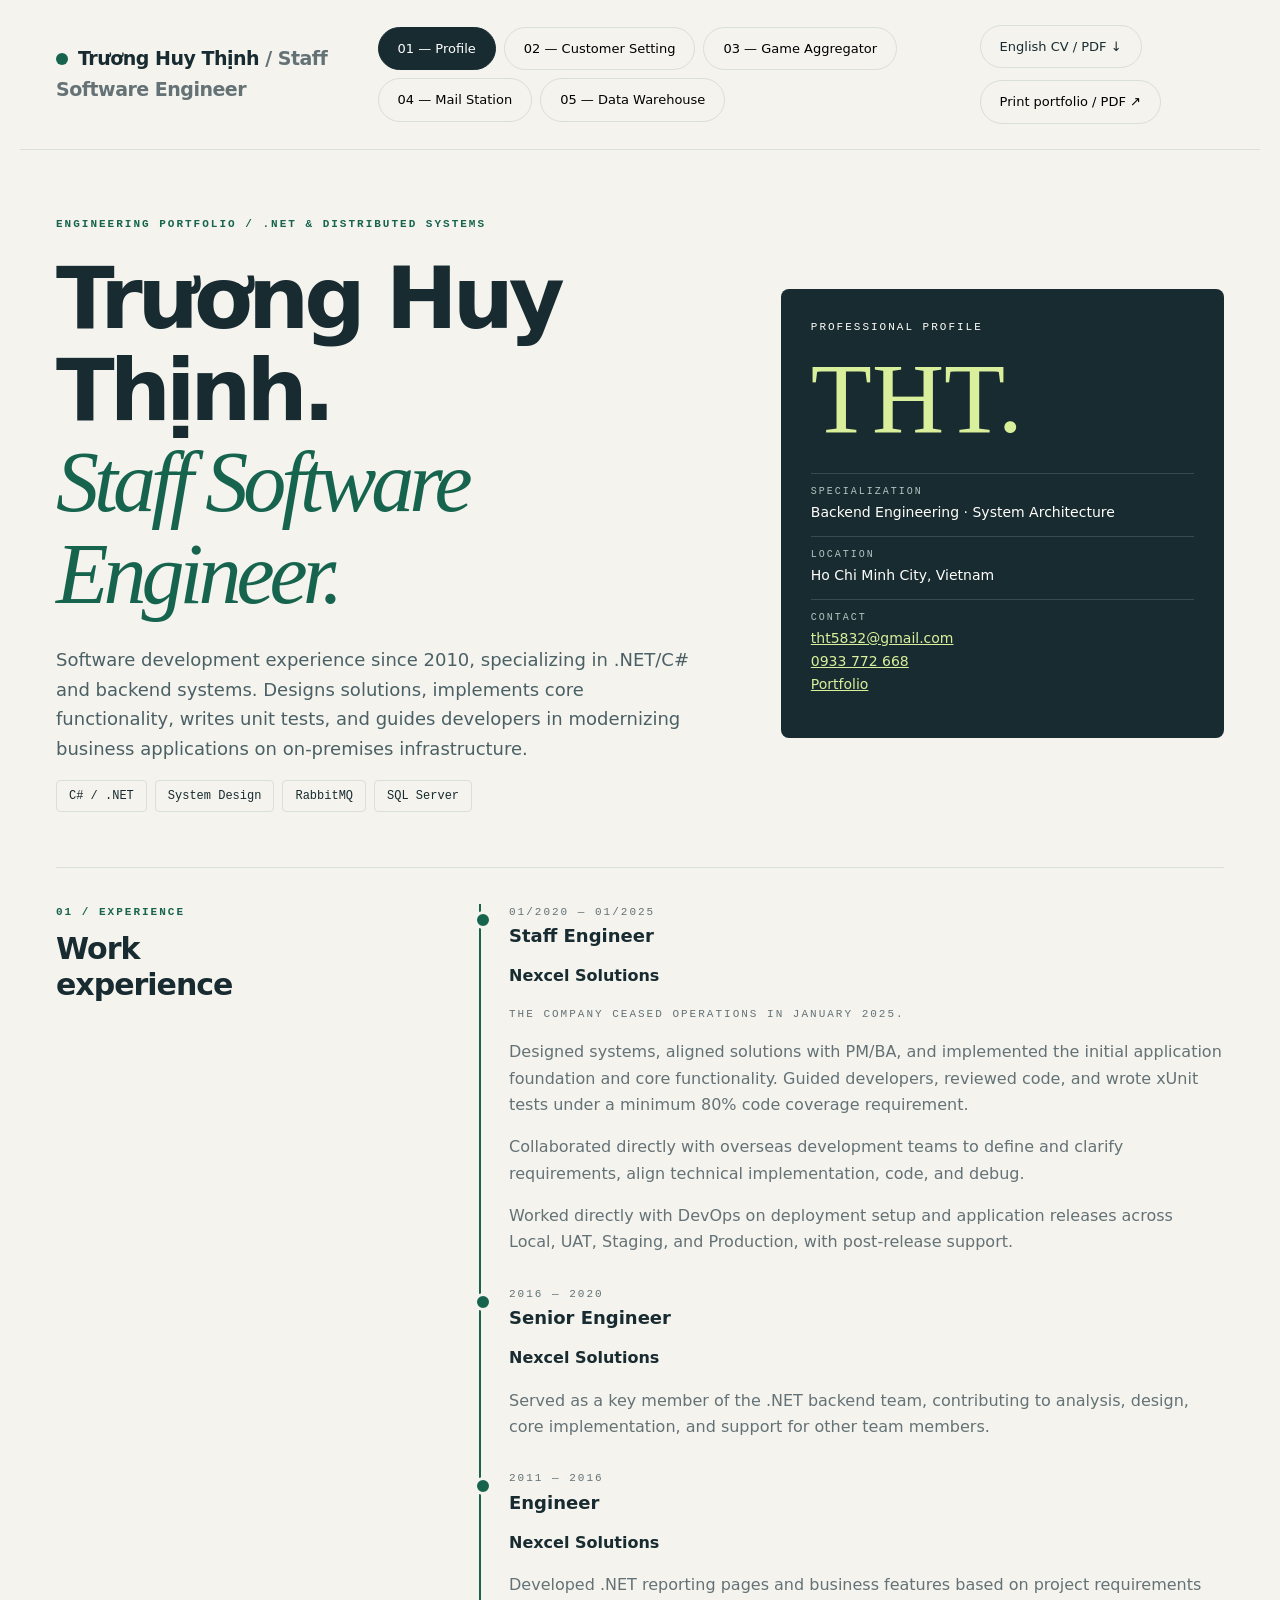
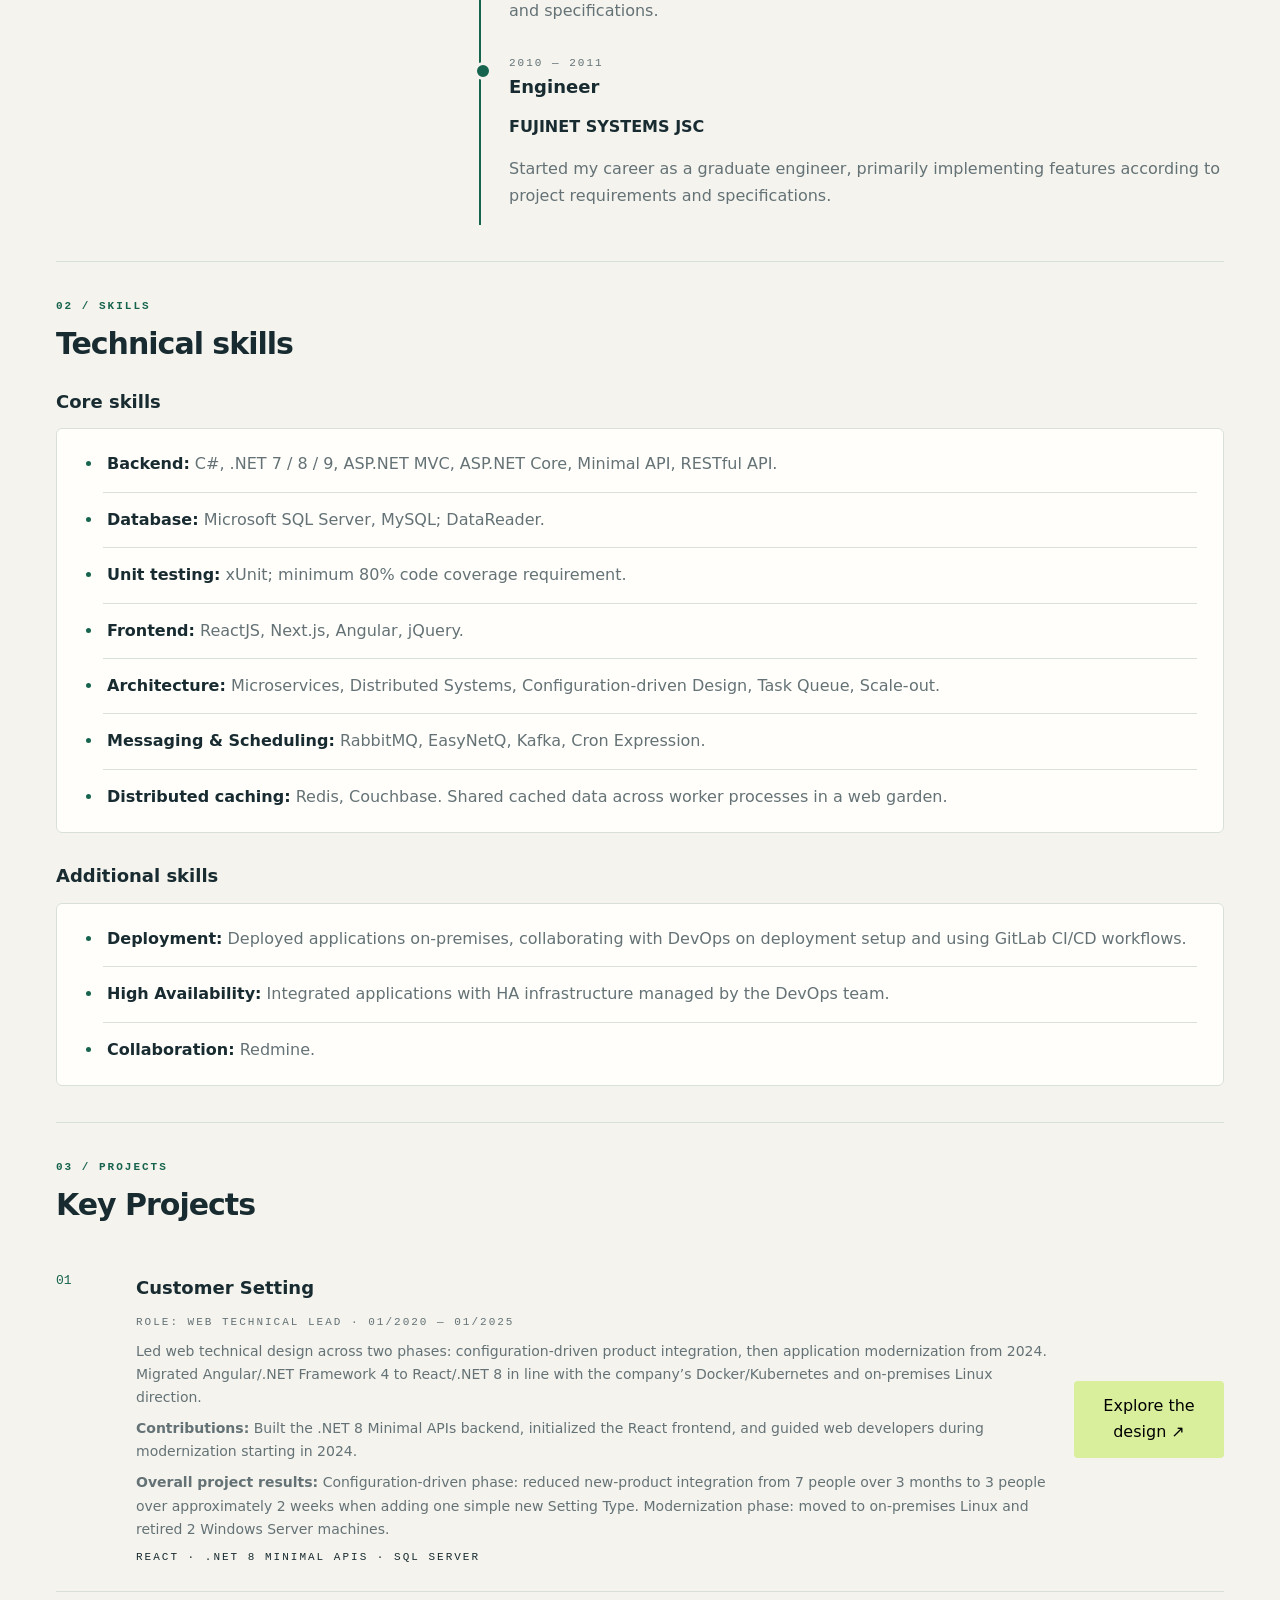
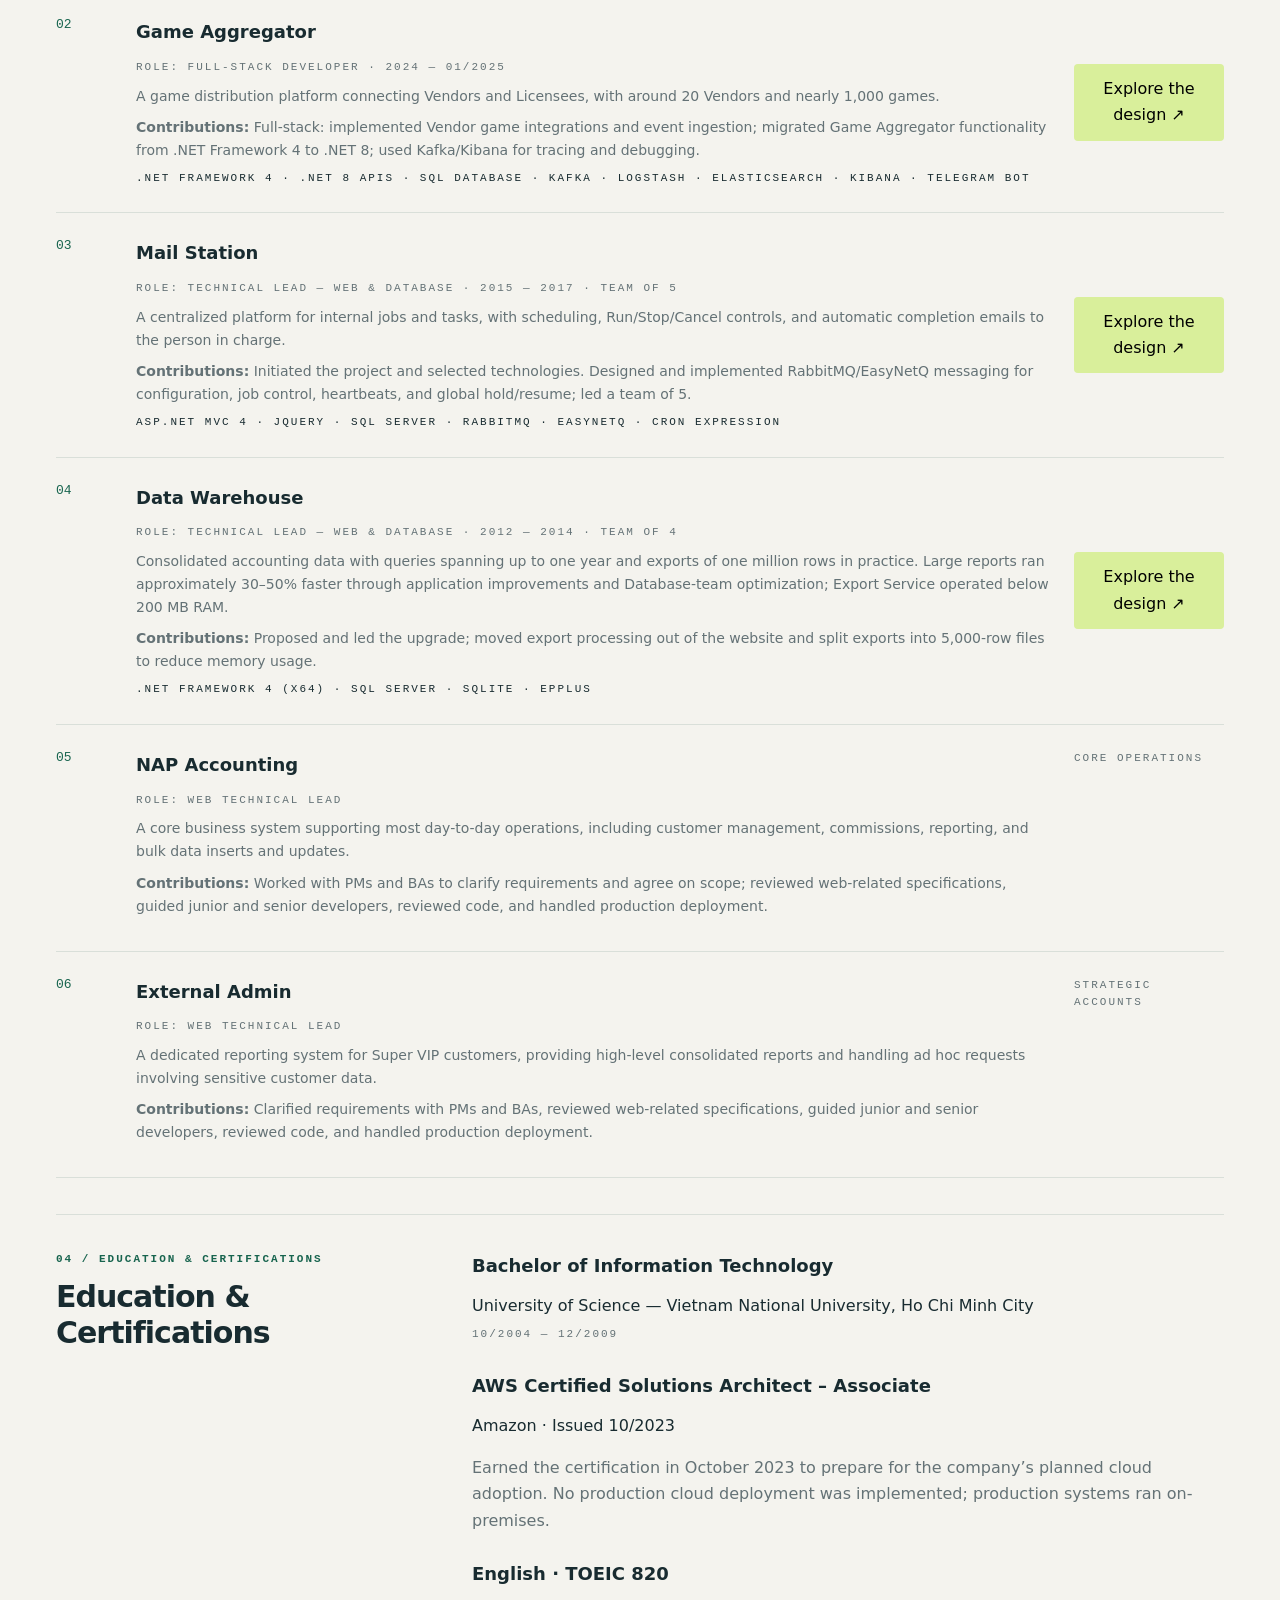
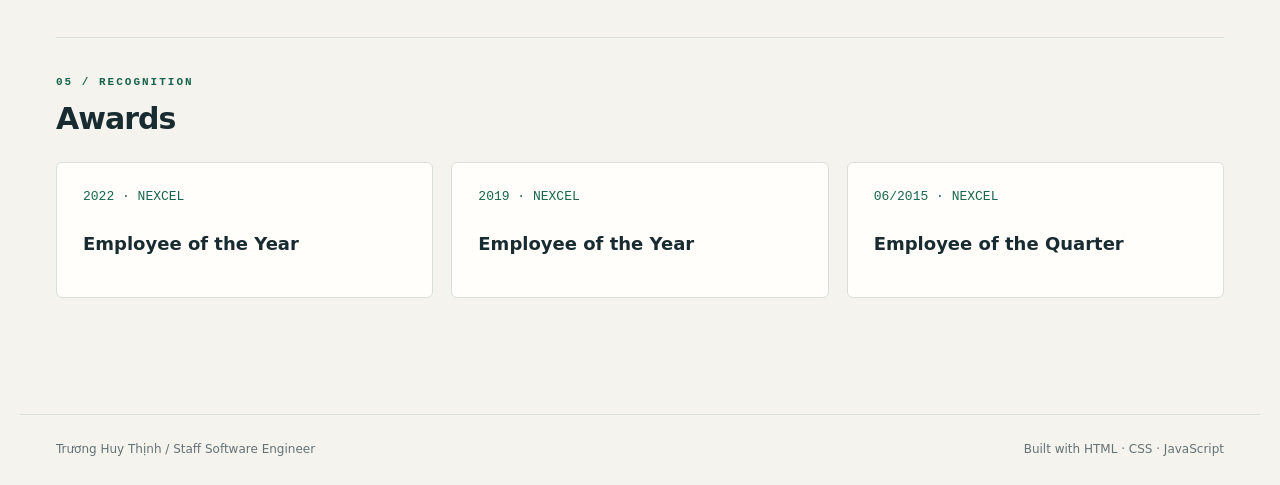
==== index.html @ 7336cfa4 "Remove redundant access portal diagram label" ====
<!doctype html>
<html lang="en">
<head><meta charset="utf-8"><meta name="viewport" content="width=device-width,initial-scale=1"><meta name="description" content="Trương Huy Thịnh - .NET backend engineering, system design, and case studies: Customer Setting, Game Aggregator, Mail Station, and Data Warehouse."><title>Trương Huy Thịnh · Engineering Portfolio</title>
<style>
:root{--bg:#f4f3ee;--paper:#fffefa;--ink:#182b30;--muted:#647276;--line:#d9dfd9;--green:#17644e;--lime:#d9ef9b;--orange:#bd603c}*{box-sizing:border-box}body{margin:0;background:var(--bg);color:var(--ink);font:16px/1.65 system-ui,-apple-system,Segoe UI,sans-serif}button,a{-webkit-tap-highlight-color:transparent}button{font:inherit;cursor:pointer}a{color:var(--green)}header{max-width:1240px;margin:auto;display:flex;align-items:center;justify-content:space-between;padding:25px 36px;border-bottom:1px solid var(--line)}.brand{font-size:19px;font-weight:800;letter-spacing:-.5px}.brand i{display:inline-block;background:var(--green);width:12px;height:12px;margin-right:10px;border-radius:50%}.small,.eyebrow{font:11px/1.6 ui-monospace,monospace;text-transform:uppercase;letter-spacing:2px}.muted{color:var(--muted)}nav{display:flex;gap:8px;flex-wrap:wrap}nav button,.print{border:1px solid var(--line);background:transparent;border-radius:30px;padding:10px 19px;font-size:13px}nav button[aria-selected=true]{background:var(--ink);color:white;border-color:var(--ink)}button:focus-visible,a:focus-visible,summary:focus-visible{outline:3px solid var(--orange);outline-offset:4px}main{max-width:1240px;margin:auto;padding:48px 36px 80px}[hidden]{display:none!important}.hero{display:grid;grid-template-columns:1.5fr 1fr;gap:60px;align-items:center;padding:18px 0 55px}.eyebrow{color:var(--green);font-weight:700}h1{font-size:clamp(48px,7vw,86px);line-height:1.06;letter-spacing:-5px;margin:20px 0 25px}h1 em{font-family:Georgia,serif;font-weight:400;color:var(--green)}.lead{font-size:18px;max-width:650px;color:#4a6065}h2{font-size:30px;line-height:1.2;letter-spacing:-1px;margin:10px 0 25px}h3{font-size:18px;margin:0 0 12px}p{margin:0 0 16px}.pills{display:flex;flex-wrap:wrap;gap:8px}.pill{font:12px ui-monospace,monospace;padding:8px 12px;border:1px solid var(--line);border-radius:4px}.identity{background:var(--ink);color:var(--paper);padding:30px;border-radius:8px;position:relative;overflow:hidden}.identity .monogram{font:100px/1 Georgia,serif;color:var(--lime);margin:12px 0 24px}.identity dl{margin:0}.identity dl div{padding:12px 0;border-top:1px solid #ffffff25}.identity dt{font:10px ui-monospace,monospace;color:#b3c5c1;text-transform:uppercase;letter-spacing:2px}.identity dd{margin:4px 0 0;font-size:14px}.section{border-top:1px solid var(--line);padding:36px 0}.grid3{display:grid;grid-template-columns:repeat(3,1fr);gap:18px}.card{background:var(--paper);border:1px solid var(--line);border-radius:6px;padding:26px}.num{font:13px ui-monospace,monospace;color:var(--green);display:block;margin-bottom:25px}.card p{font-size:14px;color:var(--muted)}.ribbon{display:grid;grid-template-columns:repeat(3,1fr);background:var(--lime);border-radius:6px;margin-bottom:45px}.ribbon div{padding:24px;border-right:1px solid #182b3020}.ribbon strong{font-size:25px;display:block;letter-spacing:-1px}.ribbon span{font-size:12px}.timeline{border-left:2px solid var(--green);padding:0 0 0 28px;margin-left:7px}.timeline article{position:relative}.timeline article:before{content:'';position:absolute;left:-35px;top:7px;width:12px;height:12px;background:var(--green);border:3px solid var(--bg);border-radius:50%}.split{display:grid;grid-template-columns:1fr 2fr;gap:40px}.project{display:grid;grid-template-columns:60px 1fr 150px;gap:20px;border-bottom:1px solid var(--line);padding:25px 0}.project p{font-size:14px;color:var(--muted);margin:8px 0}.project button{align-self:center;border:0;background:var(--lime);padding:12px;border-radius:4px}.note{padding:18px 22px;background:#eee9dd;border-left:3px solid var(--orange);font-size:13px;color:#66584e}.title-row{display:flex;align-items:end;justify-content:space-between;gap:20px}.case-title{font-size:clamp(44px,6vw,70px);letter-spacing:-3px}.diagram{overflow:auto;background:var(--paper);border:1px solid var(--line);border-radius:6px;padding:20px}.diagram svg{display:block;width:100%;min-width:850px;height:auto}.legend{font-size:12px;color:var(--muted);margin-top:15px}.flow-tabs{display:flex;gap:8px;flex-wrap:wrap;margin:25px 0}.flow-tabs button{background:transparent;border:1px solid var(--line);padding:10px 16px;border-radius:4px}.flow-tabs button[aria-pressed=true]{background:var(--green);color:white}.steps{counter-reset:step;list-style:none;margin:0;padding:0;display:grid;grid-template-columns:repeat(4,1fr);gap:14px}.steps li{counter-increment:step;background:var(--paper);padding:20px;border:1px solid var(--line);font-size:14px}.steps li:before{content:'0' counter(step);display:block;color:var(--green);font:24px Georgia,serif;margin-bottom:15px}.steps b{display:block;margin-bottom:7px}details{border-bottom:1px solid var(--line);padding:18px 0}summary{cursor:pointer;font-weight:600}details p{margin-top:15px;color:var(--muted);font-size:14px}footer{max-width:1240px;margin:auto;border-top:1px solid var(--line);padding:25px 36px;display:flex;justify-content:space-between;font-size:12px;color:var(--muted)}@media(max-width:760px){header{align-items:flex-start;gap:20px;flex-direction:column}main{padding:30px 20px}.hero,.split{grid-template-columns:1fr;gap:28px}.hero{padding-bottom:30px}h1{letter-spacing:-3px}.grid3,.steps{grid-template-columns:1fr}.ribbon div{padding:15px}.ribbon strong{font-size:19px}.project{grid-template-columns:30px 1fr}.project button{grid-column:2;width:max-content}.title-row{align-items:start;flex-direction:column}header,footer{padding:22px 20px}.identity .monogram{font-size:65px}footer{gap:20px}.print{display:none}}@media print{body{background:white;font-size:11px}header,nav,.print,.flow-tabs,footer{display:none!important}main{padding:0;max-width:none}section[role=tabpanel][hidden],.flow[hidden]{display:block!important}.hero{gap:25px;padding-bottom:20px}h1{font-size:46px}.section{padding:20px 0}.card,.identity,.steps li{break-inside:avoid}.diagram{padding:0}.diagram svg{min-width:0}.case-title{font-size:40px}#mailstation,#warehouse{break-before:page}details p{display:block}*{print-color-adjust:exact}}
.tech-stacks{margin:0;padding:8px 26px 8px 46px;background:var(--paper);border:1px solid var(--line);border-radius:6px}.tech-stacks li{padding:14px 0 14px 4px;color:var(--muted);border-bottom:1px solid var(--line)}.tech-stacks li:last-child{border-bottom:0}.tech-stacks li::marker{color:var(--green)}.tech-stacks strong{color:var(--ink)}@media(max-width:760px){.tech-stacks{padding-left:30px;padding-right:18px}} .header-actions{display:flex;align-items:center;gap:12px;flex-wrap:wrap}@media(max-width:1100px){header{flex-wrap:wrap;gap:16px}}@media print{.header-actions{display:none!important}}.cs-diagram svg{min-width:950px}.cs-diagram{margin:20px 0}.cs-diagram text{font-family:system-ui}@media print{#customer-setting-case{break-before:page}.cs-diagram svg{min-width:0}}

.comparison{overflow-x:auto;margin:24px 0}.comparison table{width:100%;border-collapse:collapse;background:var(--paper);font-size:14px;min-width:620px}.comparison th,.comparison td{text-align:left;vertical-align:top;padding:18px;border:1px solid var(--line)}.comparison thead{background:var(--lime)}.comparison tbody th{width:19%}.sequence-diagram{margin:20px 0}.seq-actor{font:600 15px system-ui;fill:var(--ink)}.seq-label{font:13px system-ui;fill:var(--green)}[data-case-section]>.grid3{margin:20px 0}[data-case-section]>h3{margin-top:28px}@media print{.comparison table{min-width:0}.comparison th,.comparison td{padding:10px}.comparison tr{break-inside:avoid}}

.cv-download{text-decoration:none;display:inline-block;color:var(--ink)}
@media print{
 @page{size:A4;margin:14mm}
 body{font-size:10pt;line-height:1.4;color:#111;background:#fff}
 .hero,.split{display:block}.hero{padding:0 0 10px}.hero h1{font-size:25pt;line-height:1.15;letter-spacing:-1px;margin:8px 0}.hero h1 br{display:none}.hero h1 em{font:inherit;color:inherit;margin-left:8px}.hero .lead{font-size:10pt;max-width:none}.hero .pills,.monogram,.identity>.small,.eyebrow{display:none}
 .identity{background:none;color:#111;padding:0;overflow:visible}.identity dl{display:block}.identity dl div{border:0;padding:2px 0}.identity dl div:first-child{display:none}.identity dt{display:none}.identity dd{font-size:10pt;margin:0}.identity a{color:#111!important}.identity br{display:none}.identity a+a{margin-left:14px}
 h2{font-size:15pt;margin:5px 0 10px;letter-spacing:0}h2 br{display:none}h3{font-size:11pt}.section{padding:12px 0}.small{font-family:inherit;font-size:9pt;letter-spacing:0;text-transform:none}.muted,.project p{color:#333}.timeline{border:0;padding:0;margin:0}.timeline article:before{display:none}.timeline article{margin-top:12px!important;break-inside:avoid}.timeline p{margin-bottom:6px}
 .tech-stacks{background:none;border:0;padding:0;list-style:none}.tech-stacks li{padding:3px 0;border:0}.project{display:block;padding:10px 0;break-inside:avoid}.project>.num,.project button{display:none}.project p{font-size:10pt}.grid3{display:block}.grid3 .card{border:0;background:none;padding:6px 0}.grid3 .num{margin-bottom:3px}.pills{gap:5px}.pill{font-size:9pt;padding:4px 7px}
 body:not([data-print-mode="portfolio"]) main>section[role="tabpanel"]{display:none!important}
 body:not([data-print-mode="portfolio"]) main>#profile{display:block!important}
 body[data-print-mode="portfolio"] main>section[role="tabpanel"]{display:block!important}
 body[data-print-mode="portfolio"] .flow{display:block!important}
}

.ga-diagram{margin:20px 0}.ga-diagram svg{min-width:950px}@media print{#game-aggregator{break-before:page}.ga-diagram svg{min-width:0}}
</style></head>
<body><header><div class="brand"><i></i>Trương Huy Thịnh<span class="muted"> / Staff Software Engineer</span></div><nav role="tablist" aria-label="Portfolio"><button id="tab-profile" role="tab" aria-controls="profile" aria-selected="true" tabindex="0">01 — Profile</button><button id="tab-customer-setting" role="tab" aria-controls="customer-setting-case" aria-selected="false" tabindex="-1">02 — Customer Setting</button><button id="tab-game-aggregator" role="tab" aria-controls="game-aggregator" aria-selected="false" tabindex="-1">03 — Game Aggregator</button><button id="tab-mailstation" role="tab" aria-controls="mailstation" aria-selected="false" tabindex="-1">04 — Mail Station</button><button id="tab-warehouse" role="tab" aria-controls="warehouse" aria-selected="false" tabindex="-1">05 — Data Warehouse</button></nav><div class="header-actions"><a class="print cv-download" href="output/pdf/Thinh-Truong-CV.pdf" download="Thinh-Truong-CV.pdf">English CV / PDF ↓</a><button class="print" onclick="printPortfolio()">Print portfolio / PDF ↗</button></div></header>
<main><section id="profile" role="tabpanel" aria-labelledby="tab-profile">
<div class="hero"><div><div class="eyebrow">Engineering portfolio / .NET & distributed systems</div><h1>Trương Huy Thịnh.<br><em>Staff Software<br>Engineer.</em></h1><p class="lead">Software development experience since 2010, specializing in .NET/C# and backend systems. Designs solutions, implements core functionality, writes unit tests, and guides developers in modernizing business applications on on-premises infrastructure.</p><div class="pills"><span class="pill">C# / .NET</span><span class="pill">System Design</span><span class="pill">RabbitMQ</span><span class="pill">SQL Server</span></div></div><aside class="identity"><div class="small">Professional profile</div><div class="monogram">THT.</div><dl><div><dt>Specialization</dt><dd>Backend Engineering · System Architecture</dd></div><div><dt>Location</dt><dd>Ho Chi Minh City, Vietnam</dd></div><div><dt>Contact</dt><dd><a style="color:var(--lime)" href="mailto:tht5832@gmail.com">tht5832@gmail.com</a><br><a style="color:var(--lime)" href="tel:+84933772668">0933 772 668</a><br><a style="color:var(--lime)" href="https://darkluker5832.github.io/my-cv/">Portfolio</a></dd></div></dl></aside></div>
<section class="section split"><div><div class="eyebrow">01 / Experience</div><h2>Work<br>experience</h2></div><div class="timeline"><article><div class="small muted">01/2020 — 01/2025</div><h3>Staff Engineer</h3><p><b>Nexcel Solutions</b></p><p class="small muted">The company ceased operations in January 2025.</p><p class="muted">Designed systems, aligned solutions with PM/BA, and implemented the initial application foundation and core functionality. Guided developers, reviewed code, and wrote xUnit tests under a minimum 80% code coverage requirement.</p><p class="muted">Collaborated directly with overseas development teams to define and clarify requirements, align technical implementation, code, and debug.</p><p class="muted">Worked directly with DevOps on deployment setup and application releases across Local, UAT, Staging, and Production, with post-release support.</p></article><article style="margin-top:30px"><div class="small muted">2016 — 2020</div><h3>Senior Engineer</h3><p><b>Nexcel Solutions</b></p><p class="muted">Served as a key member of the .NET backend team, contributing to analysis, design, core implementation, and support for other team members.</p></article><article style="margin-top:30px"><div class="small muted">2011 — 2016</div><h3>Engineer</h3><p><b>Nexcel Solutions</b></p><p class="muted">Developed .NET reporting pages and business features based on project requirements and specifications.</p></article><article style="margin-top:30px"><div class="small muted">2010 — 2011</div><h3>Engineer</h3><p><b>FUJINET SYSTEMS JSC</b></p><p class="muted">Started my career as a graduate engineer, primarily implementing features according to project requirements and specifications.</p></article></div></section>
<section class="section"><div class="eyebrow">02 / Skills</div><h2>Technical skills</h2><h3>Core skills</h3><ul class="tech-stacks"><li><strong>Backend:</strong> C#, .NET 7 / 8 / 9, ASP.NET MVC, ASP.NET Core, Minimal API, RESTful API.</li><li><strong>Database:</strong> Microsoft SQL Server, MySQL; DataReader.</li><li><strong>Unit testing:</strong> xUnit; <span>minimum 80% code coverage requirement.</span></li><li><strong>Frontend:</strong> ReactJS, Next.js, Angular, jQuery.</li><li><strong>Architecture:</strong> Microservices, Distributed Systems, Configuration-driven Design, Task Queue, Scale-out.</li><li><strong>Messaging & Scheduling:</strong> RabbitMQ, EasyNetQ, Kafka, Cron Expression.</li><li><strong>Distributed caching:</strong> Redis, Couchbase. <span>Shared cached data across worker processes in a web garden.</span></li></ul><h3 style="margin-top:28px">Additional skills</h3><ul class="tech-stacks"><li><strong>Deployment:</strong> <span>Deployed applications on-premises, collaborating with DevOps on deployment setup and using GitLab CI/CD workflows.</span></li><li><strong>High Availability:</strong> <span>Integrated applications with HA infrastructure managed by the DevOps team.</span></li><li><strong>Collaboration:</strong> Redmine.</li></ul></section>
<section class="section"><div class="eyebrow">03 / Projects</div><h2>Key Projects</h2><article class="project"><span class="num">01</span><div><h3 id="customer-setting">Customer Setting</h3><div class="small muted">Role: Web Technical Lead · 01/2020 — 01/2025</div>
<p>Led web technical design across two phases: configuration-driven product integration, then application modernization from 2024. Migrated Angular/.NET Framework 4 to React/.NET 8 in line with the company’s Docker/Kubernetes and on-premises Linux direction.</p><p><b>Contributions:</b> Built the .NET 8 Minimal APIs backend, initialized the React frontend, and guided web developers during modernization starting in 2024.</p>
<p><b>Overall project results:</b> <span>Configuration-driven phase: reduced new-product integration from 7 people over 3 months to 3 people over approximately 2 weeks when adding one simple new Setting Type. Modernization phase: moved to on-premises Linux and retired 2 Windows Server machines.</span></p>
<div class="small">React · .NET 8 Minimal APIs · SQL Server</div>
</div><button data-open-case="customer-setting-case">Explore the design ↗</button></article><article class="project"><span class="num">02</span><div><h3>Game Aggregator</h3><div class="small muted">Role: Full-stack Developer · 2024 — 01/2025</div><p>A game distribution platform connecting Vendors and Licensees, with around 20 Vendors and nearly 1,000 games.</p><p><b>Contributions:</b> Full-stack: implemented Vendor game integrations and event ingestion; migrated Game Aggregator functionality from .NET Framework 4 to .NET 8; used Kafka/Kibana for tracing and debugging.</p><div class="small">.NET Framework 4 · .NET 8 APIs · SQL Database · Kafka · Logstash · Elasticsearch · Kibana · Telegram Bot</div></div><button data-open-case="game-aggregator">Explore the design ↗</button></article><article class="project"><span class="num">03</span><div><h3>Mail Station</h3><div class="small muted">Role: Technical Lead — Web &amp; Database · 2015 — 2017 · Team of 5</div><p>A centralized platform for internal jobs and tasks, with scheduling, Run/Stop/Cancel controls, and automatic completion emails to the person in charge.</p><p><b>Contributions:</b> Initiated the project and selected technologies. Designed and implemented RabbitMQ/EasyNetQ messaging for configuration, job control, heartbeats, and global hold/resume; led a team of 5.</p><div class="small">ASP.NET MVC 4 · jQuery · SQL Server · RabbitMQ · EasyNetQ · Cron Expression</div></div><button data-open-case="mailstation">Explore the design ↗</button></article><article class="project"><span class="num">04</span><div><h3>Data Warehouse</h3><div class="small muted">Role: Technical Lead — Web &amp; Database · 2012 — 2014 · Team of 4</div><p>Consolidated accounting data with queries spanning up to one year and exports of one million rows in practice. Large reports ran approximately 30–50% faster through application improvements and Database-team optimization; Export Service operated below 200 MB RAM.</p><p><b>Contributions:</b> Proposed and led the upgrade; moved export processing out of the website and split exports into 5,000-row files to reduce memory usage.</p><div class="small">.NET Framework 4 (x64) · SQL Server · SQLite · EPPlus</div></div><button data-open-case="warehouse">Explore the design ↗</button></article><article class="project"><span class="num">05</span><div><h3>NAP Accounting</h3><div class='small muted'>Role: Web Technical Lead</div>
<p>A core business system supporting most day-to-day operations, including customer management, commissions, reporting, and bulk data inserts and updates.</p>
<p><b>Contributions:</b> Worked with PMs and BAs to clarify requirements and agree on scope; reviewed web-related specifications, guided junior and senior developers, reviewed code, and handled production deployment.</p>
</div><span class="small muted">Core Operations</span></article>
<article class="project"><span class="num">06</span><div><h3>External Admin</h3><div class='small muted'>Role: Web Technical Lead</div>
<p>A dedicated reporting system for Super VIP customers, providing high-level consolidated reports and handling ad hoc requests involving sensitive customer data.</p>
<p><b>Contributions:</b> Clarified requirements with PMs and BAs, reviewed web-related specifications, guided junior and senior developers, reviewed code, and handled production deployment.</p>
</div><span class="small muted">Strategic Accounts</span></article>
</section>

<section class="section split"><div><div class="eyebrow">04 / Education & Certifications</div><h2>Education &amp;<br>Certifications</h2></div><div><h3>Bachelor of Information Technology</h3><p>University of Science — Vietnam National University, Ho Chi Minh City<br><span class="small muted">10/2004 — 12/2009</span></p><h3 style="margin-top:25px">AWS Certified Solutions Architect – Associate</h3><p>Amazon · Issued 10/2023</p><p class="muted">Earned the certification in October 2023 to prepare for the company’s planned cloud adoption. No production cloud deployment was implemented; production systems ran on-premises.</p><h3 style="margin-top:25px">English · TOEIC 820</h3></div></section><section class="section"><div class="eyebrow">05 / Recognition</div><h2>Awards</h2><div class="grid3"><article class="card"><span class="num">2022 · NEXCEL</span><h3>Employee of the Year</h3></article><article class="card"><span class="num">2019 · NEXCEL</span><h3>Employee of the Year</h3></article><article class="card"><span class="num">06/2015 · NEXCEL</span><h3>Employee of the Quarter</h3></article></div></section>
</section>
<section id="customer-setting-case" role="tabpanel" aria-labelledby="tab-customer-setting" hidden>
<div class="title-row"><div><div class="eyebrow">Architecture case study / 01</div><h1 class="case-title">Customer Setting<span style="color:var(--green)">.</span></h1><p class="lead">From per-product cloning to reusable Setting Types.</p><p class="small muted">Role: Web Technical Lead · 01/2020 — 01/2025</p></div><div class="pills"><span class="pill">React JS</span><span class="pill">.NET 8 LTS · Minimal APIs</span><span class="pill">SQL Server</span></div></div>
<section class="section" data-case-section="1"><div class="eyebrow">01 / Context &amp; current challenges</div><h2>New product integration required extensive copying</h2><p class="lead">Customer Setting manages groups of business settings for each product. The legacy system expanded by cloning a similar product, duplicating shared logic and requiring changes and checks across multiple layers.</p><p>Before modernization, a new product required 3 developers, 2 QC engineers, and 2 Database Developers working full-time for 3 months. The goal was to reuse shared behavior and reduce integration effort.</p></section>
<section class="section" data-case-section="2"><div class="eyebrow">02 / Legacy system</div><h2>Clone frontend, backend, and DB objects per product</h2><p>With Angular and .NET Framework 4, the team selected the closest existing product, cloned its database objects and frontend/backend code, then implemented the differences.</p><div class="diagram cs-diagram"><svg viewBox="0 0 1080 410" role="img" aria-labelledby="cs-old-component" font-family="system-ui"><title id="cs-old-component">Customer Setting — legacy components</title><defs><marker id="cs-old-component-arrow" markerWidth="9" markerHeight="9" refX="8" refY="4" orient="auto"><path d="M1 1L8 4L1 7" fill="none" stroke="#17644e" stroke-width="1.5"/></marker></defs><text x="25" y="30" font-size="17" fill="#182b30">Before: a separate implementation for each product</text><rect x="25" y="60" width="320" height="75" rx="7" fill="#f4f3ee" stroke="#aebeb5"/><text x="43" y="90" font-size="17" fill="#182b30">Product A · Angular</text><text x="43" y="119" font-size="13" fill="#182b30">Product-specific frontend</text><path d="M185 135L185 165" fill="none" stroke="#17644e" stroke-width="1.6" marker-end="url(#cs-old-component-arrow)"/><rect x="25" y="165" width="320" height="75" rx="7" fill="#f4f3ee" stroke="#aebeb5"/><text x="43" y="195" font-size="17" fill="#182b30">Product A · .NET Framework 4</text><text x="43" y="224" font-size="13" fill="#182b30">Product-specific backend</text><path d="M185 240L185 270" fill="none" stroke="#17644e" stroke-width="1.6" marker-end="url(#cs-old-component-arrow)"/><rect x="25" y="270" width="320" height="105" rx="7" fill="#f4f3ee" stroke="#aebeb5"/><text x="43" y="300" font-size="17" fill="#182b30">Product A · SQL Server</text><text x="43" y="329" font-size="13" fill="#182b30">Tables · Stored procedures</text><text x="43" y="354" font-size="13" fill="#182b30">Functions · Triggers</text><rect x="380" y="60" width="320" height="75" rx="7" fill="#f4f3ee" stroke="#aebeb5"/><text x="398" y="90" font-size="17" fill="#182b30">Product B · Angular</text><text x="398" y="119" font-size="13" fill="#182b30">Product-specific frontend</text><path d="M540 135L540 165" fill="none" stroke="#17644e" stroke-width="1.6" marker-end="url(#cs-old-component-arrow)"/><rect x="380" y="165" width="320" height="75" rx="7" fill="#f4f3ee" stroke="#aebeb5"/><text x="398" y="195" font-size="17" fill="#182b30">Product B · .NET Framework 4</text><text x="398" y="224" font-size="13" fill="#182b30">Product-specific backend</text><path d="M540 240L540 270" fill="none" stroke="#17644e" stroke-width="1.6" marker-end="url(#cs-old-component-arrow)"/><rect x="380" y="270" width="320" height="105" rx="7" fill="#f4f3ee" stroke="#aebeb5"/><text x="398" y="300" font-size="17" fill="#182b30">Product B · SQL Server</text><text x="398" y="329" font-size="13" fill="#182b30">Tables · Stored procedures</text><text x="398" y="354" font-size="13" fill="#182b30">Functions · Triggers</text><rect x="735" y="60" width="320" height="75" rx="7" fill="#f4f3ee" stroke="#aebeb5"/><text x="753" y="90" font-size="17" fill="#182b30">New Product · Angular</text><text x="753" y="119" font-size="13" fill="#182b30">Product-specific frontend</text><path d="M895 135L895 165" fill="none" stroke="#17644e" stroke-width="1.6" marker-end="url(#cs-old-component-arrow)"/><rect x="735" y="165" width="320" height="75" rx="7" fill="#f4f3ee" stroke="#aebeb5"/><text x="753" y="195" font-size="17" fill="#182b30">New Product · .NET Framework 4</text><text x="753" y="224" font-size="13" fill="#182b30">Product-specific backend</text><path d="M895 240L895 270" fill="none" stroke="#17644e" stroke-width="1.6" marker-end="url(#cs-old-component-arrow)"/><rect x="735" y="270" width="320" height="105" rx="7" fill="#f4f3ee" stroke="#aebeb5"/><text x="753" y="300" font-size="17" fill="#182b30">New Product · SQL Server</text><text x="753" y="329" font-size="13" fill="#182b30">Tables · Stored procedures</text><text x="753" y="354" font-size="13" fill="#182b30">Functions · Triggers</text></svg></div><p class="legend">Columns represent product-specific code and database objects; they do not imply separate databases or servers.</p><div class="grid3" style="margin-top:22px"><article class="card"><h3>Duplication across layers</h3><p>One integration involved Angular, backend code, tables, stored procedures, functions, and triggers.</p></article><article class="card"><h3>Fragmented maintenance</h3><p>The same behavior lived in multiple copies, increasing the number of places to check when shared business rules changed.</p></article><article class="card"><h3>Unclear reuse boundaries</h3><p>Product-specific behavior was mixed with reusable behavior, so each new branch carried another copy of the existing code.</p></article></div><h3>Legacy integration flow</h3><div class="diagram cs-diagram"><svg viewBox="0 0 1080 525" role="img" aria-labelledby="cs-old-sequence" font-family="system-ui"><title id="cs-old-sequence">Legacy product onboarding sequence</title><defs><marker id="cs-old-sequence-arrow" markerWidth="9" markerHeight="9" refX="8" refY="4" orient="auto"><path d="M1 1L8 4L1 7" fill="none" stroke="#17644e" stroke-width="1.5"/></marker></defs><rect x="15" y="15" width="210" height="55" rx="7" fill="#e3efcc" stroke="#aebeb5"/><text x="33" y="45" font-size="17" fill="#182b30">Developer</text><path d="M120 70V510" stroke="#aebeb5" stroke-dasharray="5 6"/><rect x="435" y="15" width="210" height="55" rx="7" fill="#f4f3ee" stroke="#aebeb5"/><text x="453" y="45" font-size="17" fill="#182b30">Existing Product</text><path d="M540 70V510" stroke="#aebeb5" stroke-dasharray="5 6"/><rect x="855" y="15" width="210" height="55" rx="7" fill="#f4f3ee" stroke="#aebeb5"/><text x="873" y="45" font-size="17" fill="#182b30">New Product</text><path d="M960 70V510" stroke="#aebeb5" stroke-dasharray="5 6"/><path d="M120 120L540 120" fill="none" stroke="#17644e" stroke-width="1.6" marker-end="url(#cs-old-sequence-arrow)"/><text x="330" y="108" text-anchor="middle" font-size="13" fill="#17644e">1. Select the closest existing product</text><path d="M540 196L960 196" fill="none" stroke="#17644e" stroke-width="1.6" marker-end="url(#cs-old-sequence-arrow)"/><text x="750" y="184" text-anchor="middle" font-size="13" fill="#17644e">2. Clone tables, procedures, functions, triggers</text><path d="M540 272L960 272" fill="none" stroke="#17644e" stroke-width="1.6" marker-end="url(#cs-old-sequence-arrow)"/><text x="750" y="260" text-anchor="middle" font-size="13" fill="#17644e">3. Clone Angular frontend and .NET 4 backend</text><path d="M120 348L960 348" fill="none" stroke="#17644e" stroke-width="1.6" marker-end="url(#cs-old-sequence-arrow)"/><text x="540" y="336" text-anchor="middle" font-size="13" fill="#17644e">4. Implement business differences</text><path d="M120 424L960 424" fill="none" stroke="#17644e" stroke-width="1.6" marker-end="url(#cs-old-sequence-arrow)"/><text x="540" y="412" text-anchor="middle" font-size="13" fill="#17644e">5. Verify and deploy the new product branch</text></svg></div></section>
<section class="section" data-case-section="3"><div class="eyebrow">03 / Improvement approach</div><h2>Reuse Setting Types instead of cloning products</h2><p>Phase 1 — through early 2024: replaced per-product cloning with Product ID → Setting Type ID configuration. The integration staffing and lead-time improvements below belong to this phase.</p><p>Phase 2 — from 2024: modernized to React/.NET 8 in line with the company’s Docker/Kubernetes direction, moved to on-premises Linux, and retired 2 Windows Server machines.</p><div class="grid3"><article class="card"><h3>Separate units of behavior</h3><p>Each Setting Type has an identifier and an implementation shared across products; unsupported behavior is added only when needed.</p></article><article class="card"><h3>Map through configuration</h3><p>A Product ID maps to a set of Setting Type IDs. When all types exist, a product is added through mapping configuration instead of copying application layers.</p></article><article class="card"><h3>Modernize the web application</h3><p>Migrated Angular and .NET Framework 4 to React and .NET 8 Minimal APIs, combining shared design with collaboration across Database, QC, and PM/BA.</p></article></div></section>
<section class="section" data-case-section="4"><div class="eyebrow">04 / Individual contribution</div><h2>Led technical design and implementation for the web</h2><p>Led web technical design for Customer Setting. Established the configuration-driven design in the initial phase to reuse business behavior by Setting Type. During modernization from 2024, built the .NET 8 Minimal APIs backend, initialized the React frontend, and guided web developers; collaborated with Database, QC, PM/BA, and DevOps on deployment to on-premises Linux.</p></section>
<section class="section" data-case-section="5"><div class="eyebrow">05 / New system</div><h2>A shared application configured per product</h2><p>After modernization, Customer Setting ran on on-premises Linux in line with the company’s Docker/Kubernetes direction; 2 legacy Windows Server machines were retired. The diagram below shows logical application components, not Kubernetes topology.</p><p>Each product and Setting Type has its own ID. Commission, Position Taking, and Max per Games are examples of Setting Types; a product combines multiple types according to its business needs.</p><div class="diagram cs-diagram"><svg viewBox="0 0 1080 560" role="img" aria-labelledby="cs-new-component" font-family="system-ui"><title id="cs-new-component">Customer Setting — configuration-driven components</title><defs><marker id="cs-new-component-arrow" markerWidth="9" markerHeight="9" refX="8" refY="4" orient="auto"><path d="M1 1L8 4L1 7" fill="none" stroke="#17644e" stroke-width="1.5"/></marker></defs><rect x="330" y="20" width="420" height="85" rx="7" fill="#e3efcc" stroke="#aebeb5"/><text x="348" y="50" font-size="17" fill="#182b30">«component» React JS</text><text x="348" y="79" font-size="13" fill="#182b30">Customer Setting frontend</text><path d="M540 105L540 140" fill="none" stroke="#17644e" stroke-width="1.6" marker-end="url(#cs-new-component-arrow)"/><rect x="225" y="140" width="630" height="90" rx="7" fill="#e3efcc" stroke="#aebeb5"/><text x="243" y="170" font-size="17" fill="#182b30">«component» .NET 8 LTS · Minimal APIs</text><text x="243" y="199" font-size="13" fill="#182b30">Shared backend · Product ID + Setting Type ID</text><path d="M380 230L230 280" fill="none" stroke="#17644e" stroke-width="1.6" marker-end="url(#cs-new-component-arrow)"/><path d="M700 230L820 280" fill="none" stroke="#17644e" stroke-width="1.6" marker-end="url(#cs-new-component-arrow)"/><rect x="20" y="280" width="420" height="120" rx="7" fill="#f4f3ee" stroke="#aebeb5"/><text x="38" y="310" font-size="17" fill="#182b30">«logical component» Setting Types</text><text x="38" y="339" font-size="13" fill="#182b30">Commission · Position Taking · Max per Games</text><text x="38" y="364" font-size="13" fill="#182b30">Reusable implementations by Setting Type ID</text><rect x="580" y="280" width="480" height="120" rx="7" fill="#e3efcc" stroke="#aebeb5"/><text x="598" y="310" font-size="17" fill="#182b30">«configuration» Product → Setting Types</text><text x="598" y="339" font-size="13" fill="#182b30">Product ID: 20</text><text x="598" y="364" font-size="13" fill="#182b30">Setting Type IDs: [1, 3, 9, 12]</text><path d="M230 400L400 445" fill="none" stroke="#17644e" stroke-width="1.6" marker-end="url(#cs-new-component-arrow)"/><path d="M820 400L680 445" fill="none" stroke="#17644e" stroke-width="1.6" marker-end="url(#cs-new-component-arrow)"/><rect x="225" y="445" width="630" height="80" rx="7" fill="#f4f3ee" stroke="#aebeb5"/><text x="243" y="475" font-size="17" fill="#182b30">«database» Microsoft SQL Server</text><text x="243" y="504" font-size="13" fill="#182b30">Customer Setting data and configuration</text></svg></div><p class="legend">This logical component diagram shows responsibilities and configuration relationships, not deployment topology or a physical schema. IDs 1, 3, 9, and 12 are illustrative and are not mapped to specific type names.</p><h3>New integration flow</h3><p>With the legacy approach, even cloning a similar product required retesting all copied code. With the new approach, when all required Setting Types are already supported, onboarding only adds product mapping configuration; it requires no code changes or full retesting of the shared code as a separate cloned branch.</p><div class="diagram cs-diagram"><svg viewBox="0 0 1080 525" role="img" aria-labelledby="cs-new-sequence" font-family="system-ui"><title id="cs-new-sequence">Configuration-driven product onboarding sequence</title><defs><marker id="cs-new-sequence-arrow" markerWidth="9" markerHeight="9" refX="8" refY="4" orient="auto"><path d="M1 1L8 4L1 7" fill="none" stroke="#17644e" stroke-width="1.5"/></marker></defs><rect x="15" y="15" width="210" height="55" rx="7" fill="#e3efcc" stroke="#aebeb5"/><text x="33" y="45" font-size="17" fill="#182b30">Developer</text><path d="M120 70V510" stroke="#aebeb5" stroke-dasharray="5 6"/><rect x="435" y="15" width="210" height="55" rx="7" fill="#f4f3ee" stroke="#aebeb5"/><text x="453" y="45" font-size="17" fill="#182b30">Setting Types</text><path d="M540 70V510" stroke="#aebeb5" stroke-dasharray="5 6"/><rect x="855" y="15" width="210" height="55" rx="7" fill="#f4f3ee" stroke="#aebeb5"/><text x="873" y="45" font-size="17" fill="#182b30">Product Config</text><path d="M960 70V510" stroke="#aebeb5" stroke-dasharray="5 6"/><path d="M120 120L540 120" fill="none" stroke="#17644e" stroke-width="1.6" marker-end="url(#cs-new-sequence-arrow)"/><text x="330" y="108" text-anchor="middle" font-size="13" fill="#17644e">1. Identify required Setting Types</text><path d="M540 196L120 196" fill="none" stroke="#17644e" stroke-width="1.6" marker-end="url(#cs-new-sequence-arrow)"/><text x="330" y="184" text-anchor="middle" font-size="13" fill="#17644e">2. Check existing types</text><path d="M120 272L540 272" fill="none" stroke="#17644e" stroke-width="1.6" marker-end="url(#cs-new-sequence-arrow)"/><text x="330" y="260" text-anchor="middle" font-size="13" fill="#17644e">3. If missing: assign an ID and implement a new type</text><path d="M120 348L960 348" fill="none" stroke="#17644e" stroke-width="1.6" marker-end="url(#cs-new-sequence-arrow)"/><text x="540" y="336" text-anchor="middle" font-size="13" fill="#17644e">4. Add Product 20 → [1, 3, 9, 12]</text><path d="M960 424L540 424" fill="none" stroke="#17644e" stroke-width="1.6" marker-end="url(#cs-new-sequence-arrow)"/><text x="750" y="412" text-anchor="middle" font-size="13" fill="#17644e">5. Reuse implementations of existing types</text></svg></div><p class="legend">This is the development team’s product-onboarding flow, not an API runtime trace. If all required Setting Types already exist, the new-type implementation step is skipped.</p><div class="grid3" style="margin-top:22px"><article class="card"><h3>Product ID</h3><p>Identifies the product independently of the combination of Setting Types it uses.</p></article><article class="card"><h3>Setting Type ID</h3><p>Identifies a type of behavior reusable across products. A new type needs to be created and implemented once.</p></article><article class="card"><h3>Mapping configuration</h3><p>For example, Product 20 uses [1, 3, 9, 12]. For supported types, onboarding adds configuration instead of cloning every layer.</p></article></div></section>
<section class="section" data-case-section="6"><div class="eyebrow">06 / Outcome</div><h2>Outcomes by phase</h2><p class="legend">The configuration-driven phase reduced product integration effort; modernization from 2024 moved the system to on-premises Linux.</p><h3>Phase 1: reduced product integration effort</h3><p><b>Overall project results:</b> Web Development, Database, QC, and PM/BA are separate teams. Personal responsibility focused on web technical design and implementation; the results below reflect the combined project effort.</p><div class="grid3"><article class="card"><span class="num">Before modernization</span><h3>3 dev · 2 QC · 2 Database Developer</h3><p>3 months · full-time / new product</p></article><article class="card"><span class="num">One simple new Setting Type</span><h3>1 dev · 1 QC · 1 Database Developer</h3><p>Approximately 2 weeks / new product</p></article><article class="card"><span class="num">All Setting Types reused</span><h3>1 QC engineer · Developer supports deployment</h3><p>Approximately 1 week / new product</p><p>Only mapping configuration and light testing are needed; no new Setting Type implementation is required.</p></article></div><p>Reported overall integration scope: around 20 new products.</p><p class="lead">Products sharing supported business behavior were integrated through configuration. New code was reserved for unsupported Setting Types or product-specific behavior, rather than copying an entire existing product.</p><article class="card" style="margin-top:22px"><h3>Phase 2: retired 2 Windows Server machines</h3><p>The system moved to on-premises Linux and retired 2 legacy Windows Server machines, reducing the Windows infrastructure maintained for the project.</p></article></section>
</section>
<section id="game-aggregator" role="tabpanel" aria-labelledby="tab-game-aggregator" hidden><div class="title-row"><div><div class="eyebrow">Architecture case study / 02</div><h1 class="case-title">Game Aggregator<span style="color:var(--green)">.</span></h1><p class="lead">One game integration platform. Multiple Vendors and Licensees.</p><p class="small muted">Role: Full-stack Developer · 2024 — 01/2025</p></div><div class="pills"><span class="pill">.NET Framework 4</span><span class="pill">.NET 8 APIs</span><span class="pill">SQL Database</span><span class="pill">Kafka</span><span class="pill">Logstash / Elasticsearch / Kibana</span><span class="pill">Telegram Bot</span></div></div><section class="section" data-case-section="1"><div class="eyebrow">01 / Context &amp; current challenges</div><h2>Centralize game content from multiple providers</h2><p class="lead">The company licensed games from Vendors, combined them with internally developed games, and supplied them to Licensees/Partners. The catalog covered strategy, board games, card games, shooting, and other genres.</p><p>Each Licensee selected its own game offering based on strategy, performance, and campaigns rather than enabling the whole catalog. Integrating multiple Vendors and internal services made request tracing, result reconciliation, and billing verification important.</p></section>
<section class="section" data-case-section="2"><div class="eyebrow">02 / Legacy system</div><h2>An existing platform with legacy integrations</h2><p>Game Aggregator was already operating when I joined and had been developed using .NET Framework 4. This legacy platform needed migration to .NET 8. Vendor games used their own technologies, such as Cocos, Unity, and other languages/engines. Game Aggregator integrated with Vendors and received game events; the Vendor game code was outside that migration scope.</p><p>My work focused on integrations, game-event ingestion, and modernization within the existing Game Aggregator architecture. I did not directly develop Game Portals or Vendor game source code.</p></section>
<section class="section" data-case-section="3"><div class="eyebrow">03 / Improvement approach</div><h2>Extend integrations and modernize Game Aggregator</h2><div class="grid3"><article class="card"><h3>Integration &amp; migration</h3><p>Developed .NET 8 APIs to integrate additional Vendor games and receive game events; migrated legacy Game Aggregator functionality from .NET Framework 4 to .NET 8 according to project requirements.</p></article><article class="card"><h3>Cross-service tracing</h3><p>Services published trace events to Kafka. Logstash consumed them directly through its Kafka input, processed the logs, and sent them to Elasticsearch for storage and indexing. Kibana queried Elasticsearch to inspect requests, services, and parameters during debugging.</p></article><article class="card"><h3>Vendor-specific reconciliation</h3><p>Scheduled jobs compared Vendor, Game Aggregator, and Licensee data using Vendor-specific schedules. Mismatches triggered alerts to the relevant Telegram rooms for manual investigation.</p></article></div></section>
<section class="section" data-case-section="4"><div class="eyebrow">04 / Individual contribution</div><h2>Full-stack development within the existing system</h2><p>As a full-stack developer, implemented additional Vendor game integrations and event ingestion, and migrated Game Aggregator functionality from .NET Framework 4 to .NET 8. Used the existing tracing pipeline: services published to Kafka, Logstash consumed and sent logs to Elasticsearch, and Kibana supported investigation during implementation and debugging.</p><p>The architecture and tracing/reconciliation mechanisms were existing platform capabilities; my individual contribution focused on assigned integrations and changes.</p></section>
<section class="section" data-case-section="5"><div class="eyebrow">05 / New system</div><h2>From Licensee Game Portal to Vendor and result reconciliation</h2><div class="diagram ga-diagram"><svg viewBox="0 0 1100 420" role="img" aria-labelledby="ga-overview-title" font-family="Arial, sans-serif"><title id="ga-overview-title">Game Aggregator — system overview</title><defs><marker id="ga-overview-arrow" markerWidth="9" markerHeight="9" refX="8" refY="4" orient="auto-start-reverse"><path d="M1 1L8 4L1 7" fill="none" stroke="#17644e" stroke-width="1.5"/></marker></defs><rect x="20" y="55" width="220" height="86" rx="7" fill="#f4f3ee" stroke="#aebeb5"/><text x="130.0" y="89" text-anchor="middle" font-size="17" font-weight="600" fill="#182b30">Player</text><text x="130.0" y="116" text-anchor="middle" font-size="13" fill="#52666a">Browser / app</text><rect x="300" y="55" width="220" height="86" rx="7" fill="#f4f3ee" stroke="#aebeb5"/><text x="410" y="89" text-anchor="middle" font-size="16" font-weight="600" fill="#182b30">Licensee Game Portal</text><text x="410" y="116" text-anchor="middle" font-size="11" fill="#52666a">Company-provided or Licensee-built</text><rect x="590" y="55" width="230" height="86" rx="7" fill="#e3efcc" stroke="#aebeb5"/><text x="705.0" y="89" text-anchor="middle" font-size="17" font-weight="600" fill="#182b30">Game Aggregator</text><text x="705.0" y="116" text-anchor="middle" font-size="13" fill="#52666a">Internal services</text><rect x="880" y="55" width="200" height="86" rx="7" fill="#f4f3ee" stroke="#aebeb5"/><text x="980.0" y="89" text-anchor="middle" font-size="17" font-weight="600" fill="#182b30">Game Vendors</text><text x="980.0" y="116" text-anchor="middle" font-size="13" fill="#52666a">Game logic &amp; results</text><path d="M240 98H300" fill="none" stroke="#17644e" stroke-width="1.6"/><path d="M293 101L300 98L293 95" fill="none" stroke="#17644e" stroke-width="1.6"/><path d="M247 95L240 98L247 101" fill="none" stroke="#17644e" stroke-width="1.6"/><path d="M520 98H590" fill="none" stroke="#17644e" stroke-width="1.6"/><path d="M583 101L590 98L583 95" fill="none" stroke="#17644e" stroke-width="1.6"/><path d="M527 95L520 98L527 101" fill="none" stroke="#17644e" stroke-width="1.6"/><path d="M820 98H880" fill="none" stroke="#17644e" stroke-width="1.6"/><path d="M873 101L880 98L873 95" fill="none" stroke="#17644e" stroke-width="1.6"/><path d="M827 95L820 98L827 101" fill="none" stroke="#17644e" stroke-width="1.6"/><rect x="590" y="280" width="230" height="86" rx="7" fill="#f4f3ee" stroke="#aebeb5"/><text x="705.0" y="314" text-anchor="middle" font-size="17" font-weight="600" fill="#182b30">SQL Database</text><text x="705.0" y="341" text-anchor="middle" font-size="13" fill="#52666a">Game result records</text><path d="M705 141V280" fill="none" stroke="#17644e" stroke-width="1.6"/><path d="M702 273L705 280L708 273" fill="none" stroke="#17644e" stroke-width="1.6"/><rect x="20" y="280" width="420" height="86" rx="7" fill="#f4f3ee" stroke="#aebeb5"/><text x="230.0" y="314" text-anchor="middle" font-size="17" font-weight="600" fill="#182b30">Tracing &amp; reconciliation</text><text x="230.0" y="341" text-anchor="middle" font-size="13" fill="#52666a">Kafka / Elastic Stack / Telegram</text><path d="M590 120H555V323H440" fill="none" stroke="#17644e" stroke-width="1.6"/><path d="M447 320L440 323L447 326" fill="none" stroke="#17644e" stroke-width="1.6"/><text x="290" y="185" text-anchor="middle" font-size="14" font-weight="600" fill="#17644e">Game Events</text><text x="290" y="207" text-anchor="middle" font-size="13" fill="#17644e">(Launch, Win/Lose/Draw,</text><text x="290" y="229" text-anchor="middle" font-size="13" fill="#17644e">Cancel/Void, Bonus, Reward,</text><text x="290" y="251" text-anchor="middle" font-size="13" fill="#17644e">Buy Tickets, Buy In-Game Items, …)</text><path d="M130 55V12H980V55M127 48L130 55L133 48M977 48L980 55L983 48" fill="none" stroke="#bd603c" stroke-width="1.5" stroke-dasharray="6 4"/><text x="720" y="33" text-anchor="middle" font-size="13" fill="#bd603c">Direct gameplay after Launch</text></svg></div><p class="legend">Licensees could use the company-provided default Game Portal for a fee or build their own. Both options connected to Game Aggregator; the diagram shows logical roles and connections rather than deployment topology. The dashed path shows direct Player interaction with the Vendor game after Launch; Game Aggregator receives event results sent by the Vendor.</p><h3>1. Game launch through the Licensee Portal</h3><div class="diagram ga-diagram"><svg viewBox="0 0 1100 530" role="img" aria-labelledby="ga-launch-title" font-family="Arial, sans-serif"><title id="ga-launch-title">Game launch through the Licensee Portal</title><rect x="20" y="15" width="200" height="52" rx="6" fill="#f4f3ee" stroke="#aebeb5"/><text x="120" y="47" text-anchor="middle" font-size="15" font-weight="600" fill="#182b30">Player</text><path d="M120 67V515" stroke="#b8c5bc" stroke-dasharray="5 6"/><rect x="300" y="15" width="200" height="52" rx="6" fill="#f4f3ee" stroke="#aebeb5"/><text x="400" y="36" text-anchor="middle" font-size="15" font-weight="600" fill="#182b30">Licensee Game Portal</text><text x="400" y="55" text-anchor="middle" font-size="10.5" fill="#52666a">Company-provided or Licensee-built</text><path d="M400 67V515" stroke="#b8c5bc" stroke-dasharray="5 6"/><rect x="600" y="15" width="200" height="52" rx="6" fill="#e3efcc" stroke="#aebeb5"/><text x="700" y="47" text-anchor="middle" font-size="15" font-weight="600" fill="#182b30">Game Aggregator</text><path d="M700 67V515" stroke="#b8c5bc" stroke-dasharray="5 6"/><rect x="890" y="15" width="200" height="52" rx="6" fill="#f4f3ee" stroke="#aebeb5"/><text x="990" y="47" text-anchor="middle" font-size="15" font-weight="600" fill="#182b30">Vendor Game</text><path d="M990 67V515" stroke="#b8c5bc" stroke-dasharray="5 6"/><path d="M120 120H400M393 117L400 120L393 123" fill="none" stroke="#17644e" stroke-width="1.5"/><text x="260.0" y="108" text-anchor="middle" font-size="13" fill="#17644e">1. Register / log in</text><rect x="325.0" y="174" width="450" height="42" rx="5" fill="#fffefa" stroke="#aebeb5"/><text x="550.0" y="199" text-anchor="middle" font-size="13" fill="#17644e">2. playerId associated with Licensee</text><path d="M400 286H700M693 283L700 286L693 289" fill="none" stroke="#17644e" stroke-width="1.5"/><text x="550.0" y="274" text-anchor="middle" font-size="13" fill="#17644e">3. Send Launch request</text><path d="M700 369H990M983 366L990 369L983 372" fill="none" stroke="#17644e" stroke-width="1.5"/><text x="845.0" y="357" text-anchor="middle" font-size="13" fill="#17644e">4. Forward Launch request to Vendor</text><rect x="470.0" y="423" width="450" height="42" rx="5" fill="#fffefa" stroke="#aebeb5"/><text x="695.0" y="448" text-anchor="middle" font-size="13" fill="#17644e">5. Game launched: proceed to gameplay</text></svg></div><p>Launch is also a Game Event. During startup, players register/log in through the Licensee Game Portal; playerId is associated with the Licensee for reporting and billing. The Launch request travels from the Portal through Game Aggregator to the Vendor to open the game.</p><h3>2. Vendor gameplay &amp; Game Event recording</h3><div class="diagram ga-diagram"><svg viewBox="0 0 1100 703" role="img" aria-labelledby="ga-gameplay-title" font-family="Arial, sans-serif"><title id="ga-gameplay-title">Direct Vendor gameplay and event-result recording</title><rect x="20" y="15" width="200" height="52" rx="6" fill="#f4f3ee" stroke="#aebeb5"/><text x="120" y="47" text-anchor="middle" font-size="15" font-weight="600" fill="#182b30">Player</text><path d="M120 67V598" stroke="#b8c5bc" stroke-dasharray="5 6"/><rect x="300" y="15" width="200" height="52" rx="6" fill="#f4f3ee" stroke="#aebeb5"/><text x="400" y="47" text-anchor="middle" font-size="15" font-weight="600" fill="#182b30">Vendor Game</text><path d="M400 67V598" stroke="#b8c5bc" stroke-dasharray="5 6"/><rect x="600" y="15" width="200" height="52" rx="6" fill="#e3efcc" stroke="#aebeb5"/><text x="700" y="47" text-anchor="middle" font-size="15" font-weight="600" fill="#182b30">Game Aggregator</text><path d="M700 67V598" stroke="#b8c5bc" stroke-dasharray="5 6"/><rect x="890" y="15" width="200" height="52" rx="6" fill="#f4f3ee" stroke="#aebeb5"/><text x="990" y="36" text-anchor="middle" font-size="15" font-weight="600" fill="#182b30">Licensee Game Portal</text><text x="990" y="55" text-anchor="middle" font-size="10.5" fill="#52666a">Company-provided or Licensee-built</text><path d="M990 67V598" stroke="#b8c5bc" stroke-dasharray="5 6"/><path d="M120 120H400M393 117L400 120L393 123M127 117L120 120L127 123" fill="none" stroke="#17644e" stroke-width="1.5"/><text x="260.0" y="108" text-anchor="middle" font-size="13" fill="#17644e">1. Interact directly with Vendor game</text><path d="M400 203h60v25h-60M407 225L400 228L407 231" fill="none" stroke="#17644e" stroke-width="1.5"/><text x="412" y="191" text-anchor="start" font-size="13" fill="#17644e">2. Vendor processes game event</text><path d="M400 286H700M693 283L700 286L693 289" fill="none" stroke="#17644e" stroke-width="1.5"/><text x="550.0" y="274" text-anchor="middle" font-size="13" fill="#17644e">3. Send processed Game Event results</text><path d="M700 369h60v25h-60M707 391L700 394L707 397" fill="none" stroke="#17644e" stroke-width="1.5"/><text x="712" y="357" text-anchor="start" font-size="13" fill="#17644e">4. Record event in SQL DB</text><path d="M700 452H990M983 449L990 452L983 455" fill="none" stroke="#17644e" stroke-width="1.5"/><text x="845.0" y="440" text-anchor="middle" font-size="13" fill="#17644e">5. Forward results to Licensee</text><path d="M990 535h60v25h-60M997 557L990 560L997 563" fill="none" stroke="#17644e" stroke-width="1.5"/><text x="978" y="523" text-anchor="end" font-size="13" fill="#17644e">6. Licensee records results</text><rect x="20" y="613" width="1060" height="70" rx="6" fill="#f4f3ee" stroke="#aebeb5"/><text x="550" y="638" text-anchor="middle" font-size="14" font-weight="600" fill="#17644e">Game Events</text><text x="550" y="663" text-anchor="middle" font-size="13" fill="#17644e">Launch, Win/Lose/Draw, Cancel/Void, Bonus, Reward, Buy Tickets, Buy In-Game Items, …</text></svg></div><p>Once the game has launched, the Player interacts directly with the Vendor-provided game rather than routing each gameplay action through the Portal and Game Aggregator. The Vendor processes game events and sends the results to Game Aggregator. Aggregator records them in SQL DB and forwards the results to the Licensee for recording and report/billing reconciliation.</p><p class="legend">The diagram shows the business association between playerId and Licensee without assigning account creation or credential ownership to a specific service. Arrows represent logical exchanges, not an unconfirmed protocol or message type.</p><h3>Request tracing &amp; mismatch alerts</h3><div class="diagram ga-diagram"><svg viewBox="0 0 1100 410" role="img" aria-labelledby="ga-tracing-title" font-family="Arial, sans-serif"><title id="ga-tracing-title">Request tracing and reconciliation alerts</title><text x="220" y="30" text-anchor="middle" font-size="12" fill="#17644e">Produce</text><text x="420" y="30" text-anchor="middle" font-size="12" fill="#17644e">Consume</text><rect x="20" y="40" width="180" height="86" rx="7" fill="#e3efcc" stroke="#aebeb5"/><text x="110" y="74" text-anchor="middle" font-size="14" font-weight="600" fill="#182b30">Game Aggregator Services</text><text x="110" y="101" text-anchor="middle" font-size="11" fill="#52666a">Kafka producers · Request tracing</text><rect x="240" y="40" width="160" height="86" rx="7" fill="#f4f3ee" stroke="#aebeb5"/><text x="320.0" y="74" text-anchor="middle" font-size="16" font-weight="600" fill="#182b30">Kafka</text><text x="320.0" y="101" text-anchor="middle" font-size="12" fill="#52666a">Event stream</text><rect x="440" y="40" width="180" height="86" rx="7" fill="#f4f3ee" stroke="#aebeb5"/><text x="530.0" y="74" text-anchor="middle" font-size="16" font-weight="600" fill="#182b30">Logstash</text><text x="530" y="101" text-anchor="middle" font-size="12" fill="#52666a">Kafka consumer</text><rect x="660" y="40" width="190" height="86" rx="7" fill="#f4f3ee" stroke="#aebeb5"/><text x="755.0" y="74" text-anchor="middle" font-size="16" font-weight="600" fill="#182b30">Elasticsearch</text><text x="755.0" y="101" text-anchor="middle" font-size="12" fill="#52666a">Store &amp; index logs</text><rect x="900" y="40" width="180" height="86" rx="7" fill="#f4f3ee" stroke="#aebeb5"/><text x="990.0" y="74" text-anchor="middle" font-size="16" font-weight="600" fill="#182b30">Kibana</text><text x="990.0" y="101" text-anchor="middle" font-size="12" fill="#52666a">Search &amp; display</text><path d="M200 83H240M233 80L240 83L233 86" fill="none" stroke="#17644e" stroke-width="1.6"/><path d="M400 83H440M433 80L440 83L433 86" fill="none" stroke="#17644e" stroke-width="1.6"/><path d="M620 83H660M653 80L660 83L653 86" fill="none" stroke="#17644e" stroke-width="1.6"/><path d="M900 83H850M857 80L850 83L857 86M893 80L900 83L893 86" fill="none" stroke="#17644e" stroke-width="1.6"/><text x="875" y="153" text-anchor="middle" font-size="12" fill="#17644e">Query / results</text><rect x="20" y="280" width="300" height="86" rx="7" fill="#f4f3ee" stroke="#aebeb5"/><text x="170.0" y="314" text-anchor="middle" font-size="17" font-weight="600" fill="#182b30">Scheduled reconciliation</text><text x="170.0" y="341" text-anchor="middle" font-size="13" fill="#52666a">Vendor-specific schedules</text><rect x="430" y="280" width="280" height="86" rx="7" fill="#f4f3ee" stroke="#aebeb5"/><text x="570.0" y="314" text-anchor="middle" font-size="17" font-weight="600" fill="#182b30">Detect mismatches</text><text x="570.0" y="341" text-anchor="middle" font-size="13" fill="#52666a">Vendor / Aggregator / Licensee</text><rect x="820" y="280" width="260" height="86" rx="7" fill="#f4f3ee" stroke="#aebeb5"/><text x="950.0" y="314" text-anchor="middle" font-size="17" font-weight="600" fill="#182b30">Telegram</text><text x="950.0" y="341" text-anchor="middle" font-size="13" fill="#52666a">Alerts for manual investigation</text><path d="M320 323H430" fill="none" stroke="#17644e" stroke-width="1.6"/><path d="M423 326L430 323L423 320" fill="none" stroke="#17644e" stroke-width="1.6"/><path d="M710 323H820" fill="none" stroke="#17644e" stroke-width="1.6"/><path d="M813 326L820 323L813 320" fill="none" stroke="#17644e" stroke-width="1.6"/><text x="550" y="215" text-anchor="middle" font-size="13" fill="#17644e">Separate workflows: request tracing and data reconciliation</text></svg></div><p class="legend">Logstash consumed Kafka directly through its Kafka input, without a separate consumer service in this workflow. The pipeline configuration ran with Logstash on its host/container, independently of the .NET application code. Elasticsearch stored and indexed logs; Kibana queried Elasticsearch for search and display. Reconciliation remained a separate workflow, using Vendor-specific schedules and time zones, with Telegram alerts for manual investigation of mismatches.</p></section>
<section class="section" data-case-section="6"><div class="eyebrow">06 / Outcome</div><h2>Extended integrations on a platform of around 20 Vendors</h2><div class="grid3"><article class="card"><h3>Around 20 Vendors</h3><p>Overall platform integration scope, combining external content and company-developed games.</p></article><article class="card"><h3>Nearly 1,000 games</h3><p>A multi-genre catalog; each Licensee/Portal selected games suited to its strategy.</p></article><article class="card"><h3>Integration &amp; modernization</h3><p>Individual contribution: integrated additional Vendor games and migrated legacy Game Aggregator functionality to .NET 8 within the existing system.</p></article></div><p class="legend">Vendor and game counts describe the overall project scope, not the number of integrations I personally delivered.</p></section>
</section>
<section id="mailstation" role="tabpanel" aria-labelledby="tab-mailstation" hidden><div class="title-row"><div><div class="eyebrow">Architecture case study / 03</div><h1 class="case-title">Mail Station<span style="color:var(--green)">.</span></h1><p class="lead">Centralized management.<br>Distributed execution by team.</p><p class="small muted">Role: Technical Lead — Web &amp; Database · 2015 — 2017 · Team of 5</p></div><div class="pills"><span class="pill">RabbitMQ + EasyNetQ</span><span class="pill">Request / Response</span><span class="pill">Pub / Sub</span></div></div>
<section class="section" data-case-section="1"><div class="eyebrow">01 / Context &amp; current challenges</div><h2>Distributed jobs without a central view</h2><p class="lead">Each team managed internal jobs with its own tools. When jobs for a partner needed to be reviewed or stopped, the company lacked a central inventory to identify every active task.</p><p>When a partner contract ended, the lack of a central job inventory made it difficult to identify and stop every related task, creating a risk of continued data delivery after the contract had expired.</p></section>
<section class="section" data-case-section="2"><div class="eyebrow">02 / Legacy system</div><h2>Team-owned scheduling and operations</h2><div class="grid3"><article class="card"><h3>Team jobs</h3><p>Teams primarily used Windows Task Scheduler for internal tasks, with schedules and operations spread across teams.</p></article><article class="card"><h3>Database team jobs</h3><p>The Database team used SQL Server Agent and Database Mail to email results after job completion.</p></article><article class="card"><h3>No shared inventory</h3><p>There was no shared administration page to search by partner, monitor status, and control all internal jobs.</p></article></div></section>
<section class="section" data-case-section="3"><div class="eyebrow">03 / Improvement approach</div><h2>Central administration, execution at the Client</h2><div class="grid3"><article class="card"><h3>One configuration source</h3><p>Admin stores job information, cron, email configuration, and team permissions in SQL Server; Clients fetch current configuration at startup.</p></article><article class="card"><h3>Messaging-based control</h3><p>Request/Response retrieves job information. Pub/Sub carries cron changes and Run/Stop/Cancel commands; business logic remains in the Client JobTask.</p></article><article class="card"><h3>Availability monitoring</h3><p>Clients send a heartbeat every minute. Job List shows Not Available when the latest heartbeat is more than 5 minutes old.</p></article></div></section>
<section class="section" data-case-section="4"><div class="eyebrow">04 / Individual contribution</div><h2>Initiated the platform and built core functionality</h2><p>Technical Lead — Web &amp; Database in a team of 5. Initiated the project, researched and selected technologies, and designed and implemented RabbitMQ/EasyNetQ messaging for configuration retrieval, cron updates, job control, and heartbeats. Built core functionality, specified pages and features, supported team members, and reported progress to the Manager.</p><p>Individual teams owned and developed job business logic in Client Services/Apps; the platform provided shared administration and integration mechanisms.</p><p>Technologies: ASP.NET MVC 4, jQuery, SQL Server, RabbitMQ, EasyNetQ, Cron Expression.</p></section>
<section class="section" data-case-section="5"><div class="eyebrow">05 / New system</div><h2>Shared Admin, team-owned execution</h2><div class="diagram"><svg viewBox="0 0 1080 390" role="img" aria-labelledby="uml-title uml-desc" font-family="system-ui">
<title id="uml-title">Mail Station architecture overview</title>
<desc id="uml-desc">Admin manages and monitors jobs, storing configuration and status in SQL Server. RabbitMQ connects Admin to team-owned Clients that execute jobs. The email library uses an SMTP server.</desc>
<defs><marker id="ms-overview-arrow" markerWidth="8" markerHeight="8" refX="7" refY="4" orient="auto-start-reverse"><path d="M1 1L7 4L1 7" fill="none" stroke="#17644e" stroke-width="1.5"/></marker></defs>
<g fill="none" stroke="#17644e" stroke-width="1.6" marker-end="url(#ms-overview-arrow)">
<path d="M325 95H415" marker-start="url(#ms-overview-arrow)"/>
<path d="M665 95H755" marker-start="url(#ms-overview-arrow)"/>
<path d="M175 145V245" marker-start="url(#ms-overview-arrow)"/>
<path d="M905 145V245"/>
</g>
<g stroke="#aebeb5" stroke-width="1.3">
<rect x="25" y="45" width="300" height="100" rx="8" fill="#f4f3ee"/>
<rect x="415" y="45" width="250" height="100" rx="8" fill="#e3efcc"/>
<rect x="755" y="45" width="300" height="100" rx="8" fill="#f4f3ee"/>
<rect x="25" y="245" width="300" height="100" rx="8" fill="#f4f3ee"/>
<rect x="755" y="245" width="300" height="100" rx="8" fill="#f4f3ee"/>
</g>
<g text-anchor="middle" fill="#182b30" font-size="19" font-weight="600">
<text x="175" y="86">Mail Station Admin</text>
<text x="540" y="86">RabbitMQ</text>
<text x="905" y="86">Client Services / Apps</text>
<text x="175" y="286">SQL Server</text>
<text x="905" y="286">SMTP Server</text>
</g>
<g text-anchor="middle" fill="#647276" font-size="15">
<text x="175" y="117">Administration &amp; monitoring</text>
<text x="540" y="117">Messaging</text>
<text x="905" y="117">Scheduling &amp; job execution</text>
<text x="175" y="317">Configuration &amp; status</text>
<text x="905" y="317">Email delivery</text>
</g></svg></div><p class="legend">This overview shows the main components and logical connections. The sequence diagrams below describe each workflow in detail.</p><div class="flow-tabs" role="group" aria-label="Choose workflow"><button data-flow="startup" aria-pressed="true">Startup</button><button data-flow="cron" aria-pressed="false">Cron changes</button><button data-flow="run" aria-pressed="false">Run now</button><button data-flow="cancel" aria-pressed="false">Stop / Cancel</button><button data-flow="heartbeat" aria-pressed="false">Heartbeat</button><button data-flow="hold" aria-pressed="false">Global hold</button><button data-flow="resume" aria-pressed="false">Resume after hold</button></div><div class="flow" id="flow-startup"><div class="diagram sequence-diagram"><svg viewBox="0 0 1100 571" role="img" aria-labelledby="ms-startup-title"><title id="ms-startup-title">Client startup and configuration</title><defs><marker id="ms-startup-arrow" markerWidth="9" markerHeight="9" refX="8" refY="4" orient="auto"><path d="M1 1L8 4L1 7" fill="none" stroke="#17644e" stroke-width="1.5"/></marker></defs><rect x="15.0" y="15" width="230" height="52" rx="6" fill="#e3efcc" stroke="#aebeb5"/><text x="130.0" y="47" text-anchor="middle" class="seq-actor">Admin</text><path d="M130.0 67V556" stroke="#b8c5bc" stroke-dasharray="5 6"/><rect x="435.0" y="15" width="230" height="52" rx="6" fill="#f4f3ee" stroke="#aebeb5"/><text x="550.0" y="47" text-anchor="middle" class="seq-actor">RabbitMQ</text><path d="M550.0 67V556" stroke="#b8c5bc" stroke-dasharray="5 6"/><rect x="855.0" y="15" width="230" height="52" rx="6" fill="#f4f3ee" stroke="#aebeb5"/><text x="970.0" y="47" text-anchor="middle" class="seq-actor">Client / JobTask</text><path d="M970.0 67V556" stroke="#b8c5bc" stroke-dasharray="5 6"/><path d="M130.0 120h65v24h-65" fill="none" stroke="#17644e" stroke-width="1.5" marker-end="url(#ms-startup-arrow)"/><text x="142.0" y="108" text-anchor="start" class="seq-label">1. Admin ready to handle requests</text><path d="M970.0 196h65v24h-65" fill="none" stroke="#17644e" stroke-width="1.5" marker-end="url(#ms-startup-arrow)"/><text x="958.0" y="184" text-anchor="end" class="seq-label">2. Startup: clear old messages</text><path d="M970.0 272H550.0" fill="none" stroke="#17644e" stroke-width="1.5" marker-end="url(#ms-startup-arrow)"/><text x="760.0" y="260" text-anchor="middle" class="seq-label">3. Request job information and cron</text><path d="M550.0 348H130.0" fill="none" stroke="#17644e" stroke-width="1.5" marker-end="url(#ms-startup-arrow)"/><text x="340.0" y="336" text-anchor="middle" class="seq-label">4. Forward request to Admin</text><path d="M130.0 424H970.0" fill="none" stroke="#17644e" stroke-width="1.5" marker-end="url(#ms-startup-arrow)"/><text x="550.0" y="412" text-anchor="middle" class="seq-label">5. Return current configuration via broker</text><path d="M970.0 500h65v24h-65" fill="none" stroke="#17644e" stroke-width="1.5" marker-end="url(#ms-startup-arrow)"/><text x="958.0" y="488" text-anchor="end" class="seq-label">6. Register cron unless held</text></svg></div><p>On startup, Clients clear old cron-change, Run, and Stop/Cancel messages, then retrieve current job information, cron, and HoldOn status through Request/Response. Held jobs remain waiting; otherwise cron is registered. Admin must be ready first to respond.</p></div><div class="flow" id="flow-cron" hidden><div class="diagram sequence-diagram"><svg viewBox="0 0 1100 419" role="img" aria-labelledby="ms-cron-title"><title id="ms-cron-title">Cron schedule update</title><defs><marker id="ms-cron-arrow" markerWidth="9" markerHeight="9" refX="8" refY="4" orient="auto"><path d="M1 1L8 4L1 7" fill="none" stroke="#17644e" stroke-width="1.5"/></marker></defs><rect x="15.0" y="15" width="230" height="52" rx="6" fill="#e3efcc" stroke="#aebeb5"/><text x="130.0" y="47" text-anchor="middle" class="seq-actor">Admin</text><path d="M130.0 67V404" stroke="#b8c5bc" stroke-dasharray="5 6"/><rect x="435.0" y="15" width="230" height="52" rx="6" fill="#f4f3ee" stroke="#aebeb5"/><text x="550.0" y="47" text-anchor="middle" class="seq-actor">RabbitMQ</text><path d="M550.0 67V404" stroke="#b8c5bc" stroke-dasharray="5 6"/><rect x="855.0" y="15" width="230" height="52" rx="6" fill="#f4f3ee" stroke="#aebeb5"/><text x="970.0" y="47" text-anchor="middle" class="seq-actor">Client / JobTask</text><path d="M970.0 67V404" stroke="#b8c5bc" stroke-dasharray="5 6"/><path d="M130.0 120h65v24h-65" fill="none" stroke="#17644e" stroke-width="1.5" marker-end="url(#ms-cron-arrow)"/><text x="142.0" y="108" text-anchor="start" class="seq-label">1. User saves the new cron in the DB</text><path d="M130.0 196H550.0" fill="none" stroke="#17644e" stroke-width="1.5" marker-end="url(#ms-cron-arrow)"/><text x="340.0" y="184" text-anchor="middle" class="seq-label">2. Publish cron change</text><path d="M550.0 272H970.0" fill="none" stroke="#17644e" stroke-width="1.5" marker-end="url(#ms-cron-arrow)"/><text x="760.0" y="260" text-anchor="middle" class="seq-label">3. Client receives cron change</text><path d="M970.0 348h65v24h-65" fill="none" stroke="#17644e" stroke-width="1.5" marker-end="url(#ms-cron-arrow)"/><text x="958.0" y="336" text-anchor="end" class="seq-label">4. Compare; update schedule if different</text></svg></div><p>Admin publishes changes without waiting for Clients to be online. Running Clients update their schedules on receipt. A Client starting later fetches the latest cron from Admin; an additional message with the same cron does not trigger another schedule change.</p></div><div class="flow" id="flow-run" hidden><div class="diagram sequence-diagram"><svg viewBox="0 0 1100 419" role="img" aria-labelledby="ms-run-now-title"><title id="ms-run-now-title">Run a job from Admin</title><defs><marker id="ms-run-now-arrow" markerWidth="9" markerHeight="9" refX="8" refY="4" orient="auto"><path d="M1 1L8 4L1 7" fill="none" stroke="#17644e" stroke-width="1.5"/></marker></defs><rect x="15.0" y="15" width="230" height="52" rx="6" fill="#e3efcc" stroke="#aebeb5"/><text x="130.0" y="47" text-anchor="middle" class="seq-actor">Admin</text><path d="M130.0 67V404" stroke="#b8c5bc" stroke-dasharray="5 6"/><rect x="435.0" y="15" width="230" height="52" rx="6" fill="#f4f3ee" stroke="#aebeb5"/><text x="550.0" y="47" text-anchor="middle" class="seq-actor">RabbitMQ</text><path d="M550.0 67V404" stroke="#b8c5bc" stroke-dasharray="5 6"/><rect x="855.0" y="15" width="230" height="52" rx="6" fill="#f4f3ee" stroke="#aebeb5"/><text x="970.0" y="47" text-anchor="middle" class="seq-actor">Client / JobTask</text><path d="M970.0 67V404" stroke="#b8c5bc" stroke-dasharray="5 6"/><path d="M130.0 120H550.0" fill="none" stroke="#17644e" stroke-width="1.5" marker-end="url(#ms-run-now-arrow)"/><text x="340.0" y="108" text-anchor="middle" class="seq-label">1. Publish Run command for the job</text><path d="M550.0 196H970.0" fill="none" stroke="#17644e" stroke-width="1.5" marker-end="url(#ms-run-now-arrow)"/><text x="760.0" y="184" text-anchor="middle" class="seq-label">2. Subscriber receives Run command</text><path d="M970.0 272h65v24h-65" fill="none" stroke="#17644e" stroke-width="1.5" marker-end="url(#ms-run-now-arrow)"/><text x="958.0" y="260" text-anchor="end" class="seq-label">3. Call JobTask.Run()</text><path d="M970.0 348H130.0" fill="none" stroke="#17644e" stroke-width="1.5" marker-end="url(#ms-run-now-arrow)"/><text x="550.0" y="336" text-anchor="middle" class="seq-label">4. Report results to Admin via broker</text></svg></div><p>A Client subscriber receives Run commands and calls JobTask.Run(). Jobs are also triggered by the local cron scheduler; execution results are reported to Admin and stored in the database. The email library calls an SMTP server to send notifications.</p></div><div class="flow" id="flow-cancel" hidden><div class="diagram sequence-diagram"><svg viewBox="0 0 1100 419" role="img" aria-labelledby="ms-cancel-title"><title id="ms-cancel-title">Stop a job using cancellationToken</title><defs><marker id="ms-cancel-arrow" markerWidth="9" markerHeight="9" refX="8" refY="4" orient="auto"><path d="M1 1L8 4L1 7" fill="none" stroke="#17644e" stroke-width="1.5"/></marker></defs><rect x="15.0" y="15" width="230" height="52" rx="6" fill="#e3efcc" stroke="#aebeb5"/><text x="130.0" y="47" text-anchor="middle" class="seq-actor">Admin</text><path d="M130.0 67V404" stroke="#b8c5bc" stroke-dasharray="5 6"/><rect x="435.0" y="15" width="230" height="52" rx="6" fill="#f4f3ee" stroke="#aebeb5"/><text x="550.0" y="47" text-anchor="middle" class="seq-actor">RabbitMQ</text><path d="M550.0 67V404" stroke="#b8c5bc" stroke-dasharray="5 6"/><rect x="855.0" y="15" width="230" height="52" rx="6" fill="#f4f3ee" stroke="#aebeb5"/><text x="970.0" y="47" text-anchor="middle" class="seq-actor">Client / JobTask</text><path d="M970.0 67V404" stroke="#b8c5bc" stroke-dasharray="5 6"/><path d="M130.0 120H550.0" fill="none" stroke="#17644e" stroke-width="1.5" marker-end="url(#ms-cancel-arrow)"/><text x="340.0" y="108" text-anchor="middle" class="seq-label">1. Publish Stop/Cancel command</text><path d="M550.0 196H970.0" fill="none" stroke="#17644e" stroke-width="1.5" marker-end="url(#ms-cancel-arrow)"/><text x="760.0" y="184" text-anchor="middle" class="seq-label">2. Subscriber receives cancellation command</text><path d="M970.0 272h65v24h-65" fill="none" stroke="#17644e" stroke-width="1.5" marker-end="url(#ms-cancel-arrow)"/><text x="958.0" y="260" text-anchor="end" class="seq-label">3. Update cancellationToken</text><path d="M970.0 348h65v24h-65" fill="none" stroke="#17644e" stroke-width="1.5" marker-end="url(#ms-cancel-arrow)"/><text x="958.0" y="336" text-anchor="end" class="seq-label">4. Run / async method handles cancellation</text></svg></div><p>Run() checks cancellationToken at each step and passes it to async methods that support cancellation. Commands use Pub/Sub; receiving a command does not mean the job has stopped immediately.</p></div><div class="flow" id="flow-heartbeat" hidden><div class="diagram sequence-diagram"><svg viewBox="0 0 1100 419" role="img" aria-labelledby="ms-heartbeat-title"><title id="ms-heartbeat-title">Client heartbeat monitoring</title><defs><marker id="ms-heartbeat-arrow" markerWidth="9" markerHeight="9" refX="8" refY="4" orient="auto"><path d="M1 1L8 4L1 7" fill="none" stroke="#17644e" stroke-width="1.5"/></marker></defs><rect x="15.0" y="15" width="230" height="52" rx="6" fill="#e3efcc" stroke="#aebeb5"/><text x="130.0" y="47" text-anchor="middle" class="seq-actor">Client</text><path d="M130.0 67V404" stroke="#b8c5bc" stroke-dasharray="5 6"/><rect x="295.0" y="15" width="230" height="52" rx="6" fill="#f4f3ee" stroke="#aebeb5"/><text x="410.0" y="47" text-anchor="middle" class="seq-actor">RabbitMQ</text><path d="M410.0 67V404" stroke="#b8c5bc" stroke-dasharray="5 6"/><rect x="575.0" y="15" width="230" height="52" rx="6" fill="#f4f3ee" stroke="#aebeb5"/><text x="690.0" y="47" text-anchor="middle" class="seq-actor">Admin / SQL DB</text><path d="M690.0 67V404" stroke="#b8c5bc" stroke-dasharray="5 6"/><rect x="855.0" y="15" width="230" height="52" rx="6" fill="#f4f3ee" stroke="#aebeb5"/><text x="970.0" y="47" text-anchor="middle" class="seq-actor">Job List</text><path d="M970.0 67V404" stroke="#b8c5bc" stroke-dasharray="5 6"/><path d="M130.0 120H410.0" fill="none" stroke="#17644e" stroke-width="1.5" marker-end="url(#ms-heartbeat-arrow)"/><text x="270.0" y="108" text-anchor="middle" class="seq-label">1. Publish heartbeat every minute</text><path d="M410.0 196H690.0" fill="none" stroke="#17644e" stroke-width="1.5" marker-end="url(#ms-heartbeat-arrow)"/><text x="550.0" y="184" text-anchor="middle" class="seq-label">2. Admin subscribes; save now by Job ID</text><path d="M970.0 272H690.0" fill="none" stroke="#17644e" stroke-width="1.5" marker-end="url(#ms-heartbeat-arrow)"/><text x="830.0" y="260" text-anchor="middle" class="seq-label">3. Read latest heartbeat time</text><path d="M970.0 348h65v24h-65" fill="none" stroke="#17644e" stroke-width="1.5" marker-end="url(#ms-heartbeat-arrow)"/><text x="958.0" y="336" text-anchor="end" class="seq-label">4. Over 5 minutes: Not Available</text></svg></div><p>Admin updates the up time field to now in SQL DB for the Job ID when a heartbeat arrives. This field records the latest heartbeat time. Not Available means no heartbeat has been received for more than 5 minutes; it does not confirm that the process has terminated.</p></div><div class="flow" id="flow-hold" hidden><div class="diagram sequence-diagram"><svg viewBox="0 0 1100 505" role="img" aria-labelledby="ms-hold-title" font-family="Arial, sans-serif"><title id="ms-hold-title">Global hold during high database load</title><rect x="20" y="15" width="220" height="52" rx="6" fill="#e3efcc" stroke="#aebeb5"/><text x="130" y="47" text-anchor="middle" font-size="16" font-weight="600" fill="#182b30">Admin</text><path d="M130 67V490" stroke="#b8c5bc" stroke-dasharray="5 6"/><rect x="300" y="15" width="220" height="52" rx="6" fill="#f4f3ee" stroke="#aebeb5"/><text x="410" y="47" text-anchor="middle" font-size="16" font-weight="600" fill="#182b30">SQL DB</text><path d="M410 67V490" stroke="#b8c5bc" stroke-dasharray="5 6"/><rect x="580" y="15" width="220" height="52" rx="6" fill="#f4f3ee" stroke="#aebeb5"/><text x="690" y="47" text-anchor="middle" font-size="16" font-weight="600" fill="#182b30">RabbitMQ</text><path d="M690 67V490" stroke="#b8c5bc" stroke-dasharray="5 6"/><rect x="860" y="15" width="220" height="52" rx="6" fill="#f4f3ee" stroke="#aebeb5"/><text x="970" y="47" text-anchor="middle" font-size="16" font-weight="600" fill="#182b30">Client Services</text><path d="M970 67V490" stroke="#b8c5bc" stroke-dasharray="5 6"/><path d="M130 120H410M403 117L410 120L403 123" fill="none" stroke="#17644e" stroke-width="1.5"/><text x="270.0" y="108" text-anchor="middle" font-size="13" fill="#17644e">1. Persist job status = HoldOn</text><path d="M130 198H690M683 195L690 198L683 201" fill="none" stroke="#17644e" stroke-width="1.5"/><text x="410.0" y="186" text-anchor="middle" font-size="13" fill="#17644e">2. Publish topic TemporaryHoldOn</text><path d="M690 276H970M963 273L970 276L963 279" fill="none" stroke="#17644e" stroke-width="1.5"/><text x="830.0" y="264" text-anchor="middle" font-size="13" fill="#17644e">3. Clients receive hold notification</text><path d="M970 354h65v25h-65M977 376L970 379L977 382" fill="none" stroke="#17644e" stroke-width="1.5"/><text x="958" y="342" text-anchor="end" font-size="13" fill="#17644e">4. Request cancellation of running jobs</text><path d="M970 432h65v25h-65M977 454L970 457L977 460" fill="none" stroke="#17644e" stroke-width="1.5"/><text x="958" y="420" text-anchor="end" font-size="13" fill="#17644e">5. Stop cron; enter waiting state</text></svg></div><p>When the database is under high load and the Database team is investigating, Admin persists HoldOn job status in SQL DB and publishes TemporaryHoldOn. Clients receive the notification, request cancellation of running jobs through cancellationToken, stop cron, and enter a waiting state.</p><p>HoldOn status is included in the job information returned at Client startup. A Client restarting during the hold therefore retrieves the current state from Admin rather than depending solely on an earlier Pub/Sub notification.</p><p>Only Admin updates HoldOn status. While held, Run now and Stop controls are disabled; Clients do not register cron to start new jobs.</p></div><div class="flow" id="flow-resume" hidden><div class="diagram sequence-diagram"><svg viewBox="0 0 1100 661" role="img" aria-labelledby="ms-resume-title" font-family="Arial, sans-serif"><title id="ms-resume-title">Resume through the shared startup flow</title><rect x="20" y="15" width="220" height="52" rx="6" fill="#e3efcc" stroke="#aebeb5"/><text x="130" y="47" text-anchor="middle" font-size="16" font-weight="600" fill="#182b30">Admin</text><path d="M130 67V646" stroke="#b8c5bc" stroke-dasharray="5 6"/><rect x="300" y="15" width="220" height="52" rx="6" fill="#f4f3ee" stroke="#aebeb5"/><text x="410" y="47" text-anchor="middle" font-size="16" font-weight="600" fill="#182b30">SQL DB</text><path d="M410 67V646" stroke="#b8c5bc" stroke-dasharray="5 6"/><rect x="580" y="15" width="220" height="52" rx="6" fill="#f4f3ee" stroke="#aebeb5"/><text x="690" y="47" text-anchor="middle" font-size="16" font-weight="600" fill="#182b30">RabbitMQ</text><path d="M690 67V646" stroke="#b8c5bc" stroke-dasharray="5 6"/><rect x="860" y="15" width="220" height="52" rx="6" fill="#f4f3ee" stroke="#aebeb5"/><text x="970" y="47" text-anchor="middle" font-size="16" font-weight="600" fill="#182b30">Client Services</text><path d="M970 67V646" stroke="#b8c5bc" stroke-dasharray="5 6"/><path d="M130 120H410M403 117L410 120L403 123" fill="none" stroke="#17644e" stroke-width="1.5"/><text x="270.0" y="108" text-anchor="middle" font-size="13" fill="#17644e">1. DBA confirms ready: persist Normal</text><path d="M130 198H690M683 195L690 198L683 201" fill="none" stroke="#17644e" stroke-width="1.5"/><text x="410.0" y="186" text-anchor="middle" font-size="13" fill="#17644e">2. Publish topic ContinueWorking</text><path d="M690 276H970M963 273L970 276L963 279" fill="none" stroke="#17644e" stroke-width="1.5"/><text x="830.0" y="264" text-anchor="middle" font-size="13" fill="#17644e">3. Clients receive resume notification</text><path d="M970 354h65v25h-65M977 376L970 379L977 382" fill="none" stroke="#17644e" stroke-width="1.5"/><text x="958" y="342" text-anchor="end" font-size="13" fill="#17644e">4. Rerun startup; clear old messages</text><path d="M970 432H130M137 429L130 432L137 435" fill="none" stroke="#17644e" stroke-width="1.5"/><text x="550.0" y="420" text-anchor="middle" font-size="13" fill="#17644e">5. Request job information and status</text><path d="M130 510H970M963 507L970 510L963 513" fill="none" stroke="#17644e" stroke-width="1.5"/><text x="550.0" y="498" text-anchor="middle" font-size="13" fill="#17644e">6. Return current configuration and status</text><path d="M970 588h65v25h-65M977 610L970 613L977 616" fill="none" stroke="#17644e" stroke-width="1.5"/><text x="958" y="576" text-anchor="end" font-size="13" fill="#17644e">7. Register cron from configuration</text></svg></div><p>After the DBA confirms database readiness, Admin first updates job status in the database to Normal, then publishes ContinueWorking. Clients reuse the startup flow: clear old messages, fetch current job information and status through Request/Response, and register cron again from configuration.</p><p class="legend">This is an operator-controlled hold/resume mechanism. Job cancellation is cooperative; restoring cron does not imply resuming a job from its interrupted step or automatically replaying missed schedules.</p></div></section>
<section class="section" data-case-section="6"><div class="eyebrow">06 / Outcome</div><h2>Company-wide internal job management on one page</h2><div class="comparison"><table><thead><tr><th scope="col">Criterion</th><th scope="col">Before modernization</th><th scope="col">After modernization</th></tr></thead><tbody><tr><th scope="row">Discovery</th><td>Jobs scattered across teams and tools</td><td>One Admin page for all internal jobs</td></tr><tr><th scope="row">Partner contract termination</th><td>Difficult to identify all jobs still sending data</td><td>Search/filter by partner name to identify and disable related jobs</td></tr><tr><th scope="row">Operations</th><td>No shared monitoring and control page</td><td>Central schedules, Run/Stop/Cancel, and heartbeat status</td></tr></tbody></table></div></section>
</section>
<section id="warehouse" role="tabpanel" aria-labelledby="tab-warehouse" hidden>
<div class="title-row"><div><div class="eyebrow">Architecture case study / 04</div><h1 class="case-title">Data Warehouse<span style="color:var(--green)">.</span></h1><p class="lead">Consolidated accounting data.<br>Queue-based Excel exports.</p><p class="small muted">Role: Technical Lead — Web &amp; Database · 2012 — 2014 · Team of 4</p></div><div class="pills"><span class="pill">.NET Framework 4 (x64)</span><span class="pill">SQL Server</span><span class="pill">SQLite Queue</span><span class="pill">Async Excel Export · EPPlus</span></div></div>
<section class="section" data-case-section="1"><div class="eyebrow">01 / Context &amp; current challenges</div><h2>Large exports disrupted the website</h2><p class="lead">The system consolidated accounting data and exported Excel reports. Large exports frequently caused OutOfMemoryException, forcing DBAs to query and deliver customer data manually.</p><p>Concurrent exports made the website unresponsive, overloaded the server, and affected other websites on the same host. Queries spanning more than three months could take over 10 minutes; the original developers had left, making legacy analysis harder.</p></section>
<section class="section" data-case-section="2"><div class="eyebrow">02 / Legacy system</div><h2>Queries and Excel generation inside the web process</h2><p>The website ran queries and generated Excel in the web-serving process. A DataSet loaded the entire result into memory before writing files; the Windows 32-bit environment made memory limits a critical bottleneck.</p><div class="diagram sequence-diagram"><svg viewBox="0 0 1100 495" role="img" aria-labelledby="dw-legacy-title"><title id="dw-legacy-title">Legacy export flow</title><defs><marker id="dw-legacy-arrow" markerWidth="9" markerHeight="9" refX="8" refY="4" orient="auto"><path d="M1 1L8 4L1 7" fill="none" stroke="#17644e" stroke-width="1.5"/></marker></defs><rect x="15.0" y="15" width="230" height="52" rx="6" fill="#e3efcc" stroke="#aebeb5"/><text x="130.0" y="47" text-anchor="middle" class="seq-actor">User</text><path d="M130.0 67V480" stroke="#b8c5bc" stroke-dasharray="5 6"/><rect x="435.0" y="15" width="230" height="52" rx="6" fill="#f4f3ee" stroke="#aebeb5"/><text x="550.0" y="47" text-anchor="middle" class="seq-actor">Website / web process</text><path d="M550.0 67V480" stroke="#b8c5bc" stroke-dasharray="5 6"/><rect x="855.0" y="15" width="230" height="52" rx="6" fill="#f4f3ee" stroke="#aebeb5"/><text x="970.0" y="47" text-anchor="middle" class="seq-actor">SQL database</text><path d="M970.0 67V480" stroke="#b8c5bc" stroke-dasharray="5 6"/><path d="M130.0 120H550.0" fill="none" stroke="#17644e" stroke-width="1.5" marker-end="url(#dw-legacy-arrow)"/><text x="340.0" y="108" text-anchor="middle" class="seq-label">1. Submit export request</text><path d="M550.0 196H970.0" fill="none" stroke="#17644e" stroke-width="1.5" marker-end="url(#dw-legacy-arrow)"/><text x="760.0" y="184" text-anchor="middle" class="seq-label">2. Query report data</text><path d="M970.0 272H550.0" fill="none" stroke="#17644e" stroke-width="1.5" marker-end="url(#dw-legacy-arrow)"/><text x="760.0" y="260" text-anchor="middle" class="seq-label">3. Load all results into a DataSet</text><path d="M550.0 348h65v24h-65" fill="none" stroke="#17644e" stroke-width="1.5" marker-end="url(#dw-legacy-arrow)"/><text x="562.0" y="336" text-anchor="start" class="seq-label">4. Generate Excel inside web process</text><path d="M550.0 424H130.0" fill="none" stroke="#17644e" stroke-width="1.5" marker-end="url(#dw-legacy-arrow)"/><text x="340.0" y="412" text-anchor="middle" class="seq-label">5. Return file; may run out of memory</text></svg></div></section>
<section class="section" data-case-section="3"><div class="eyebrow">03 / Improvement approach</div><h2>Separate exports from the website and bound memory use</h2><div class="grid3"><article class="card"><h3>Queue and Export Service</h3><p>The website writes requests to a SQLite queue. Two Export Services on two servers process requests, isolating heavy work from the web process.</p></article><article class="card"><h3>Query the relevant data</h3><p>The Database team split data by age across three databases on three servers and tuned stored procedures. Export Service queries the relevant databases concurrently for the report period.</p></article><article class="card"><h3>Stream rows and split files</h3><p>DataReader reads one record at a time; each Excel file contains at most 5,000 rows. Files are zipped and delivered through an emailed download link.</p></article></div></section>
<section class="section" data-case-section="4"><div class="eyebrow">04 / Individual contribution</div><h2>Built the application and services</h2><p>Technical Lead — Web &amp; Database in a team of 4. Analyzed the legacy system, proposed the solution, and implemented the website, Export Service, SQLite queue, monitoring job, and reference report page.</p><p>The Database team owned database splitting and stored procedures, including performance tuning. After core services were completed, newer team members implemented additional report pages using the reference page.</p></section>
<section class="section" data-case-section="5"><div class="eyebrow">05 / New system</div><h2>The website accepts requests; services process and deliver results</h2>
<div class="diagram"><svg viewBox="0 0 1000 580" role="img" aria-labelledby="dw-title dw-desc" font-family="system-ui" text-anchor="middle">
<title id="dw-title">Data Warehouse component UML</title><desc id="dw-desc">Accounting users submit requests through the website to a SQLite queue table. Two export services on separate servers consume the shared queue, call stored procedures on the relevant databases, save Excel files, and email download links.</desc>
<defs><marker id="dw-arrow" markerWidth="9" markerHeight="9" refX="8" refY="4" orient="auto"><path d="M1 1L8 4L1 7" fill="none" stroke="#17644e" stroke-width="1.5"/></marker></defs>
<g fill="none" stroke="#17644e" stroke-width="1.5" marker-end="url(#dw-arrow)">
<path d="M500 61V102"/><path d="M500 169V211"/><path d="M260 324V290H443V267"/><path d="M740 324V290H557V267"/><path d="M260 398V443H497"/><path d="M740 398V443H503"/><path d="M500 443V468H140V507"/><path d="M500 443V507"/><path d="M500 468H860V507"/>
</g>
<g fill="#f4f3ee" stroke="#aebeb5">
<rect x="390" y="15" width="220" height="46" rx="6"/><rect x="340" y="102" width="320" height="67" rx="6" fill="#e3efcc"/><rect x="365" y="211" width="270" height="56" rx="6"/>
<rect x="100" y="324" width="320" height="74" rx="6" fill="#e3efcc"/><rect x="580" y="324" width="320" height="74" rx="6" fill="#e3efcc"/>
<rect x="37" y="507" width="206" height="55" rx="6"/><rect x="397" y="507" width="206" height="55" rx="6"/><rect x="757" y="507" width="206" height="55" rx="6"/>
</g>
<g fill="#182b30" font-size="17" font-weight="650">
<text x="500" y="44">Accounting users</text><text x="500" y="149">Data Warehouse website</text><text x="500" y="246">«table» SQLite Request Queue</text>
<text x="260" y="373">Export Service A</text><text x="740" y="373">Export Service B</text>
<text x="140" y="530">«database» 7-day DB</text><text x="500" y="530">«database» DB14</text><text x="860" y="530">«database» DBArchive</text>
</g>
<g fill="#365b4e" font-size="14">
<text x="140" y="551">Days 1–7</text><text x="500" y="551">Days 8–14</text><text x="860" y="551">From day 15</text><text x="620" y="86">Sign in / view reports</text><text x="590" y="195">Enqueue export request</text><text x="500" y="125">«component» .NET Framework 4 (x64)</text>
<text x="260" y="311">Poll / claim request</text><text x="740" y="311">Poll / claim request</text>
<text x="260" y="391">Compose &amp; email download link</text><text x="740" y="391">Compose &amp; email download link</text><text x="260" y="350">«component» Server A</text><text x="740" y="350">«component» Server B</text>
<text x="500" y="430">Call required stored procedures concurrently</text></g></svg></div>
<p class="legend">Both services share a SQLite queue. Connections to the three databases indicate query targets selected according to the requested date range. </p><h3>New export flow</h3>
<ol class="steps">
<li><b>Accept a request</b>Users sign in, choose a reporting period, and submit an export request. The legacy ASP.NET website was upgraded to .NET Framework 4 (x64), preserving business behavior, refreshing the UI/UX, and inserting a record into the SQLite queue table.</li>
<li><b>Claim work and query</b>Two services periodically poll the queue. Each processes one request at a time, allowing two different requests to run concurrently. For each request, the service identifies the relevant databases, calls their stored procedures concurrently, and combines the results.</li>
<li><b>Batch Excel output</b>DataReader reads rows sequentially and writes them directly to the current Excel file. At 5,000 rows, the service saves and closes the file, then creates another if data remains. The final file is saved even with fewer than 5,000 rows. Only one workbook of up to 5,000 rows stays in memory at a time, avoiding OutOfMemoryException from accumulating all results in one workbook. Processes run on .NET Framework 4 (x64).</li>
<li><b>Deliver results</b>When the Excel files are ready, Export Service compresses them into a ZIP file and emails a download link. Users can continue using the website during processing. The on-screen preview uses 100-row pagination.</li>
</ol><h3>Operations &amp; limitations</h3>
<div class="grid3">
<article class="card"><h3>Partition databases by time range</h3><p>Data previously resided in one central SQL database. The upgrade moved it into three physically separate SQL databases by data age: the 7-day database holds days 1–7, DB14 holds days 8–14, and DBArchive holds day 15 onward. Based on the user's selected date range, Export Service calls stored procedures concurrently on the relevant databases and combines their results.</p></article>
<article class="card"><h3>Isolate heavy workloads</h3><p>Exports run in separate processes on two servers. If one service stops, the other can continue claiming pending requests. The website continues accepting requests through the queue table.</p></article>
<article class="card"><h3>Scale with demand</h3><p>The number of instances consuming the queue can increase or decrease. Automatic scaling depends on deployment mechanisms and load signals. The two services require atomic request claiming to ensure each request is assigned to only one service at a time.</p></article>
</div><article class="card" style="margin-top:20px"><h3>Monitor requests stuck in Running</h3><p>If an Export Service stops unexpectedly while processing, its claimed request remains in the <code>Running</code> state in the queue table. The other service continues claiming pending requests.</p><p>A separate monitoring job checks the queue table. If a request remains in the <code>Running</code> state for more than 24 hours, the job alerts the development team's room for investigation and manual resolution.</p></article></section>
<section class="section" data-case-section="6"><div class="eyebrow">06 / Outcome</div><h2>One million rows exported with memory below 200 MB</h2><div class="grid3"><article class="card"><h3>Approximately 30–50% faster</h3><p>Large reports ran faster through data splitting, concurrent queries across three servers, and stored-procedure tuning by the Database team. This was a combined project result.</p></article><article class="card"><h3>Below 200 MB RAM</h3><p>Export Service operated steadily below 200 MB RAM; OutOfMemoryException no longer occurred in the reported operation.</p></article><article class="card"><h3>One million rows in practice</h3><p>Exported one million rows into 200 Excel files of 5,000 rows each, compressed into a ZIP of a few tens of MB, and emailed the download link.</p></article></div><div class="comparison"><table><thead><tr><th scope="col">Criterion</th><th scope="col">Before modernization</th><th scope="col">After modernization</th></tr></thead><tbody><tr><th scope="row">Export processing</th><td>Query and file generation inside the web process</td><td>Export Service processes requests through a SQLite queue</td></tr><tr><th scope="row">Memory</th><td>Load all results; frequent out-of-memory failures</td><td>DataReader + 5,000-row files; service below 200 MB RAM</td></tr><tr><th scope="row">Delivery</th><td>DBAs manually queried and delivered data after export failures</td><td>Automatically ZIP files and email the download link</td></tr></tbody></table></div><p class="legend">Performance and memory figures are approximate observations from reported operation.</p></section>
</section>
</main>
<footer><span>Trương Huy Thịnh / Staff Software Engineer</span><span>Built with HTML · CSS · JavaScript</span></footer>
<script>
function printPortfolio(){document.body.dataset.printMode='portfolio';window.print()}
window.addEventListener('afterprint',()=>{delete document.body.dataset.printMode});
const tabs=[...document.querySelectorAll('[role="tab"]')];
function activate(id,focus=false){if(!tabs.some(t=>t.getAttribute('aria-controls')===id))id='profile';tabs.forEach(t=>{const on=t.getAttribute('aria-controls')===id;t.setAttribute('aria-selected',on);t.tabIndex=on?0:-1;document.getElementById(t.getAttribute('aria-controls')).hidden=!on;if(on&&focus)t.focus()});history.replaceState(null,'','#'+id)}
tabs.forEach((t,i)=>{t.addEventListener('click',()=>activate(t.getAttribute('aria-controls')));t.addEventListener('keydown',e=>{let n;if(e.key==='ArrowRight')n=(i+1)%tabs.length;if(e.key==='ArrowLeft')n=(i+tabs.length-1)%tabs.length;if(e.key==='Home')n=0;if(e.key==='End')n=tabs.length-1;if(n!==undefined){e.preventDefault();activate(tabs[n].getAttribute('aria-controls'),true)}})});
document.querySelectorAll('[data-open-case]').forEach(b=>b.addEventListener('click',()=>{activate(b.dataset.openCase,true);window.scrollTo({top:0,behavior:'smooth'})}));
document.querySelectorAll('[data-flow]').forEach(b=>b.addEventListener('click',()=>{document.querySelectorAll('[data-flow]').forEach(x=>x.setAttribute('aria-pressed',x===b));document.querySelectorAll('.flow').forEach(x=>x.hidden=x.id!=='flow-'+b.dataset.flow)}));
activate(location.hash.slice(1));window.addEventListener('hashchange',()=>activate(location.hash.slice(1)));
</script></body></html>
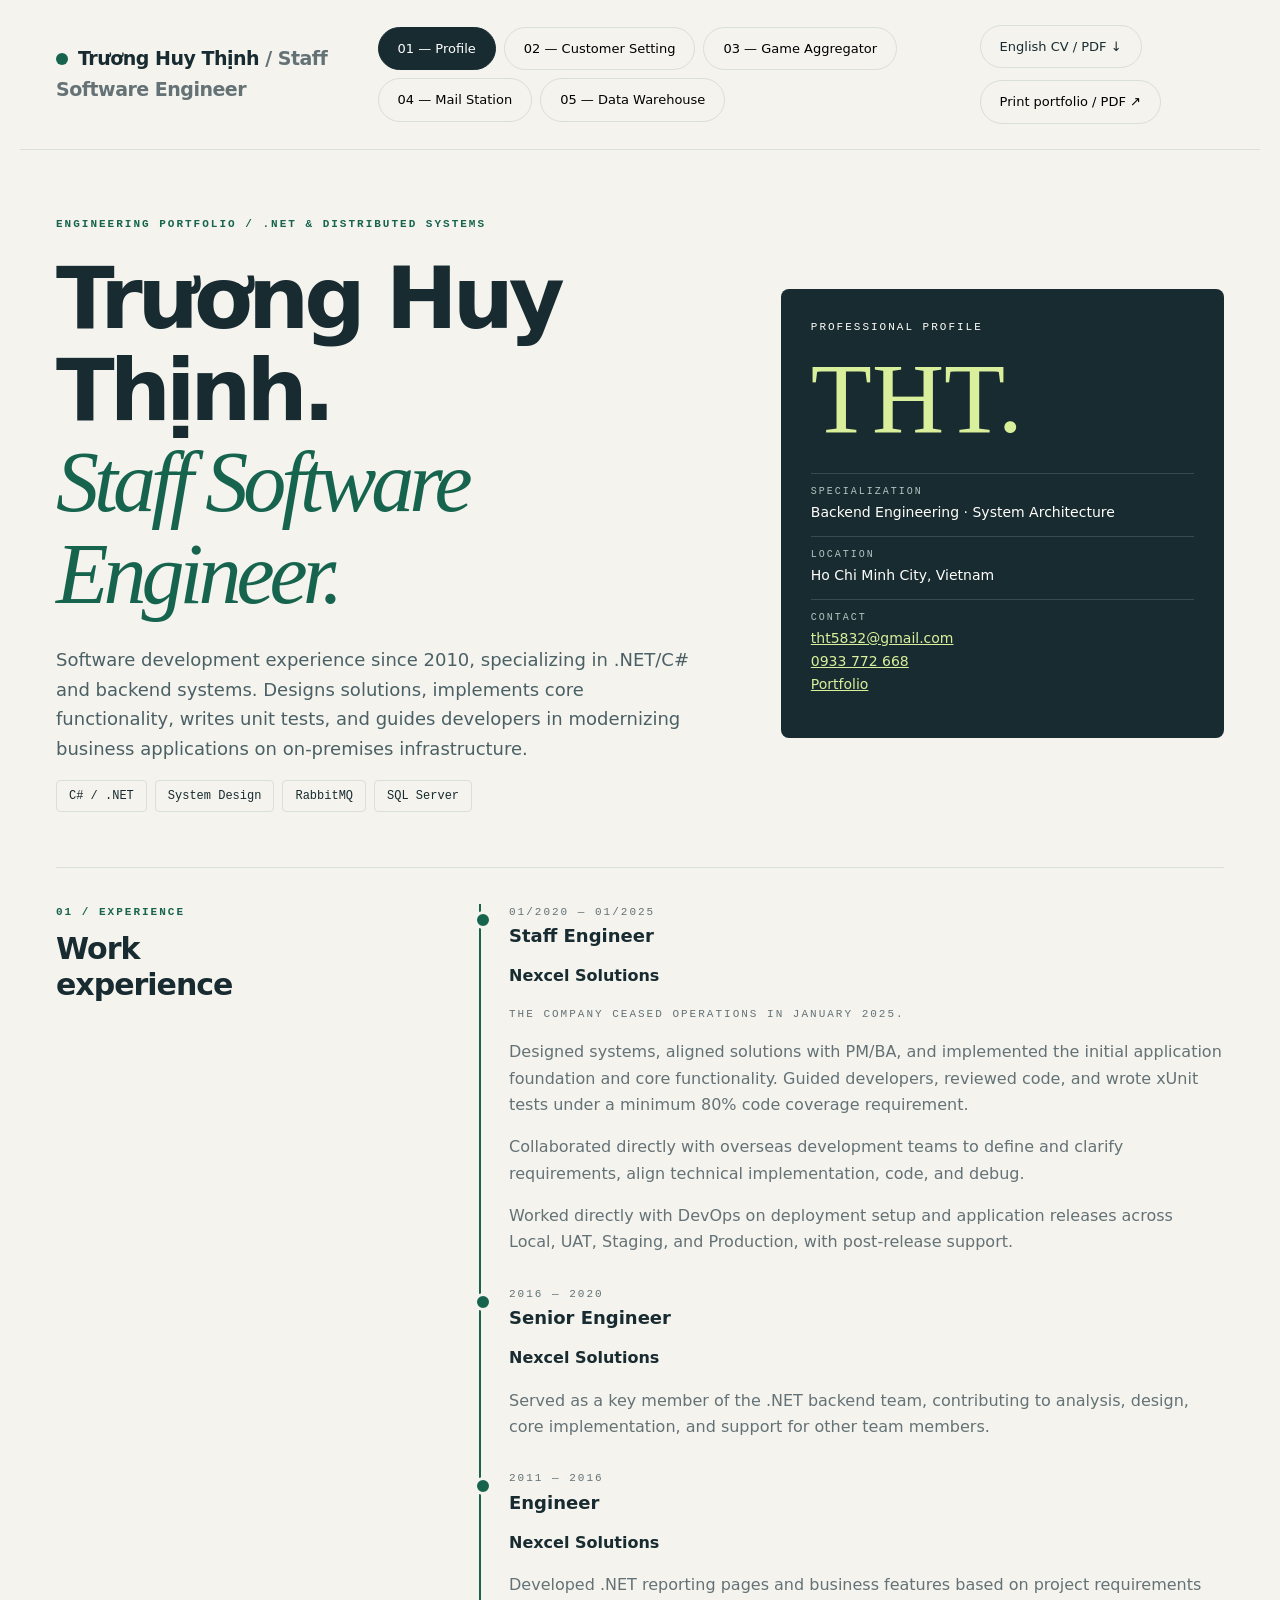
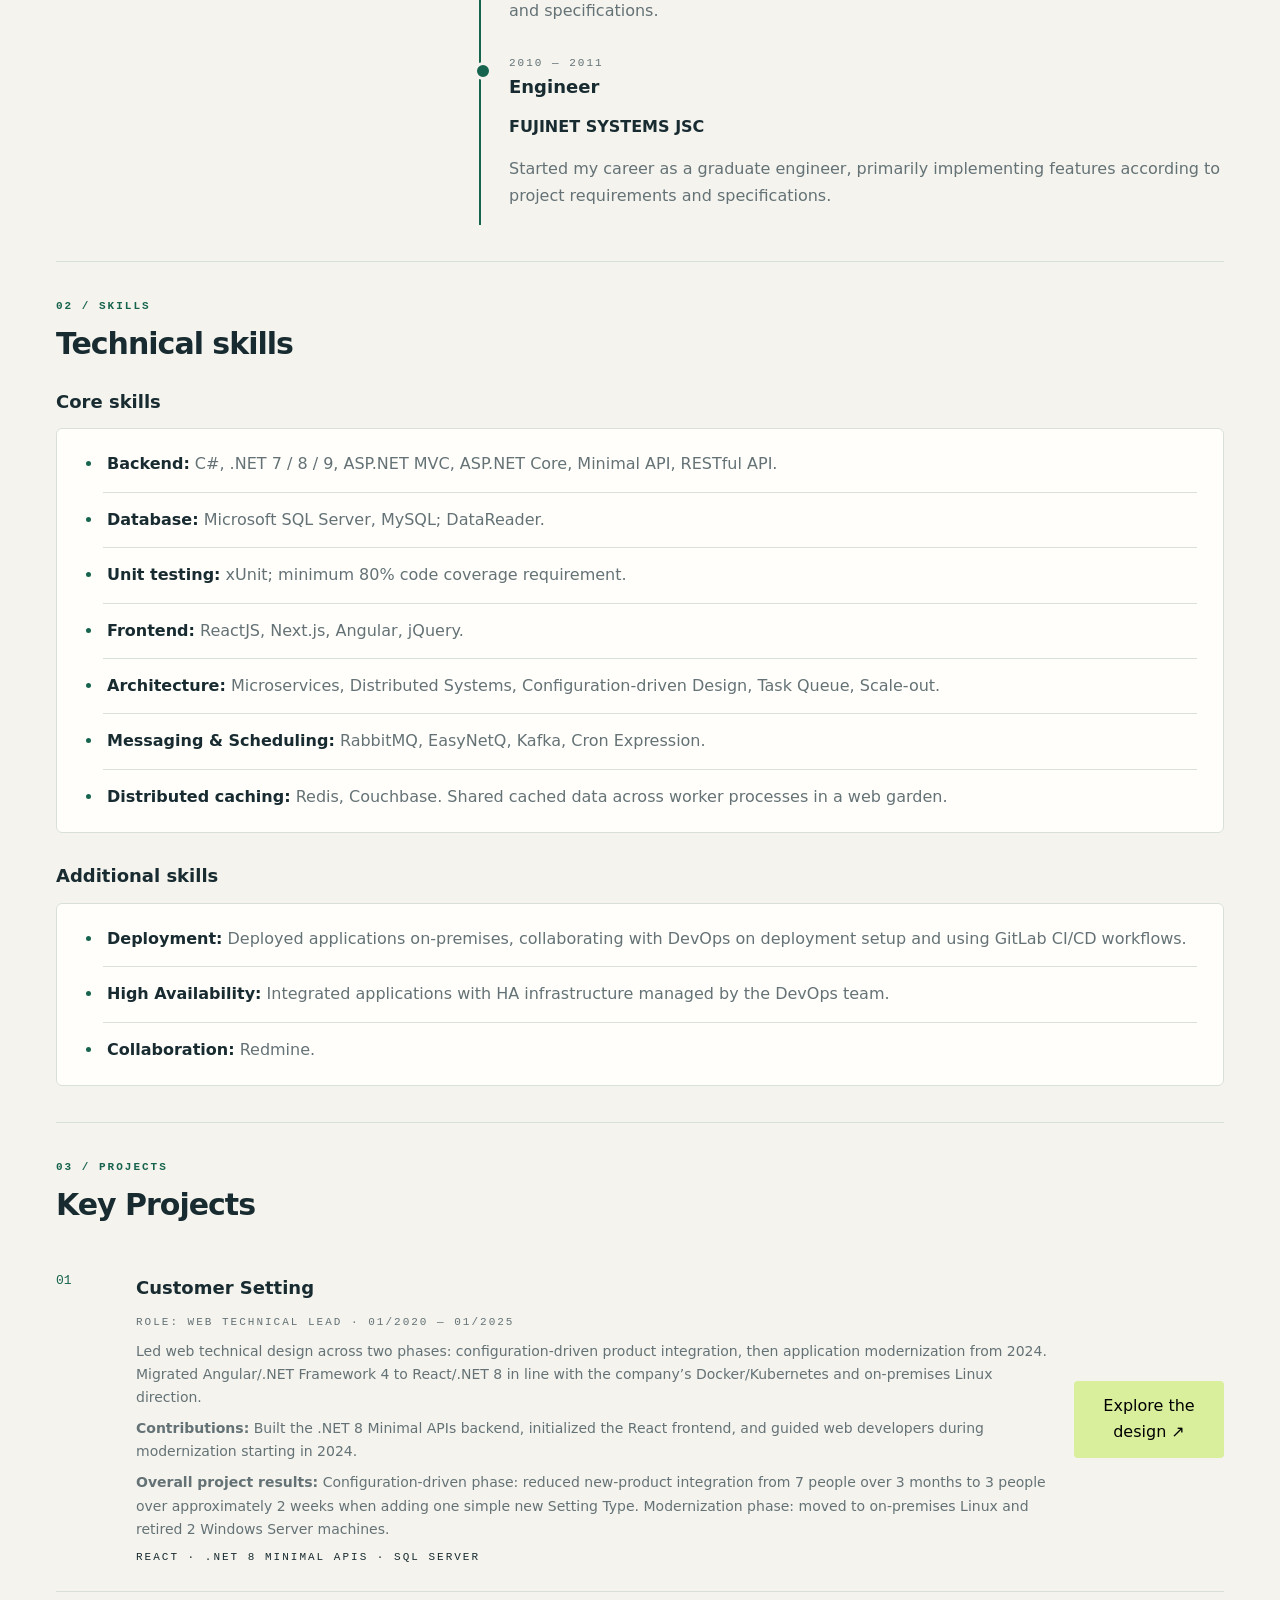
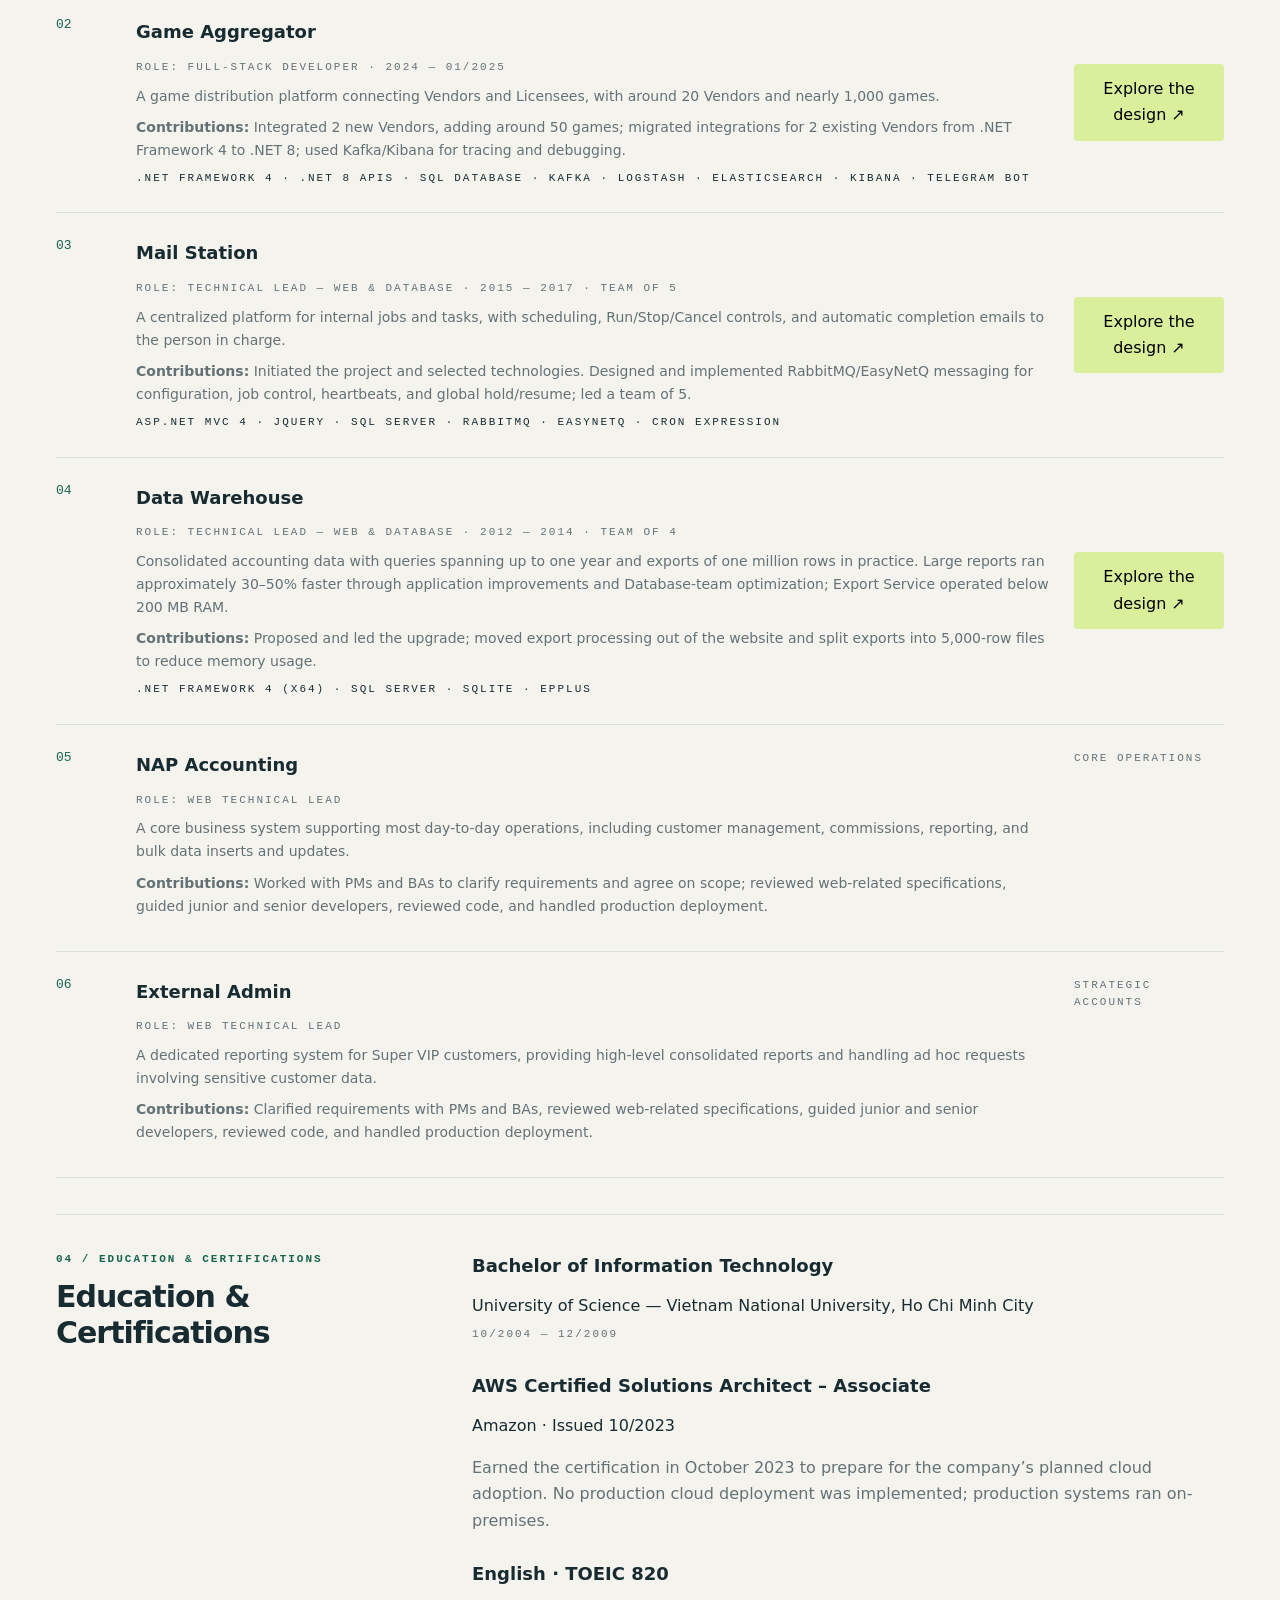
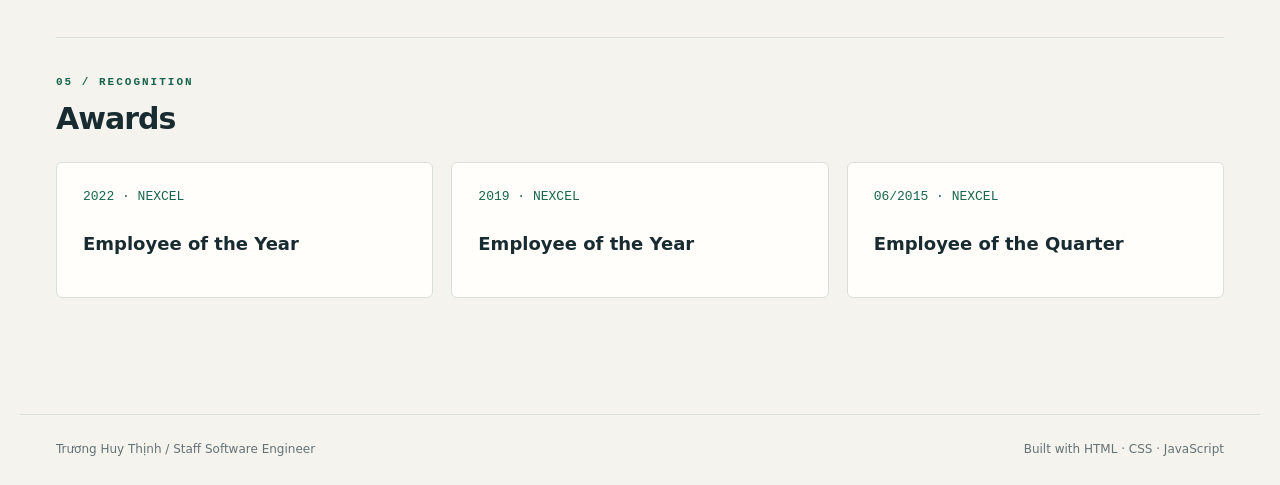
==== commit f4b11bba: "Clarify personal vendor integration outcomes and platform scope" ====
--- a/index.html
+++ b/index.html
@@ -32,7 +32,7 @@
 <p>Led web technical design across two phases: configuration-driven product integration, then application modernization from 2024. Migrated Angular/.NET Framework 4 to React/.NET 8 in line with the company’s Docker/Kubernetes and on-premises Linux direction.</p><p><b>Contributions:</b> Built the .NET 8 Minimal APIs backend, initialized the React frontend, and guided web developers during modernization starting in 2024.</p>
 <p><b>Overall project results:</b> <span>Configuration-driven phase: reduced new-product integration from 7 people over 3 months to 3 people over approximately 2 weeks when adding one simple new Setting Type. Modernization phase: moved to on-premises Linux and retired 2 Windows Server machines.</span></p>
 <div class="small">React · .NET 8 Minimal APIs · SQL Server</div>
-</div><button data-open-case="customer-setting-case">Explore the design ↗</button></article><article class="project"><span class="num">02</span><div><h3>Game Aggregator</h3><div class="small muted">Role: Full-stack Developer · 2024 — 01/2025</div><p>A game distribution platform connecting Vendors and Licensees, with around 20 Vendors and nearly 1,000 games.</p><p><b>Contributions:</b> Full-stack: implemented Vendor game integrations and event ingestion; migrated Game Aggregator functionality from .NET Framework 4 to .NET 8; used Kafka/Kibana for tracing and debugging.</p><div class="small">.NET Framework 4 · .NET 8 APIs · SQL Database · Kafka · Logstash · Elasticsearch · Kibana · Telegram Bot</div></div><button data-open-case="game-aggregator">Explore the design ↗</button></article><article class="project"><span class="num">03</span><div><h3>Mail Station</h3><div class="small muted">Role: Technical Lead — Web &amp; Database · 2015 — 2017 · Team of 5</div><p>A centralized platform for internal jobs and tasks, with scheduling, Run/Stop/Cancel controls, and automatic completion emails to the person in charge.</p><p><b>Contributions:</b> Initiated the project and selected technologies. Designed and implemented RabbitMQ/EasyNetQ messaging for configuration, job control, heartbeats, and global hold/resume; led a team of 5.</p><div class="small">ASP.NET MVC 4 · jQuery · SQL Server · RabbitMQ · EasyNetQ · Cron Expression</div></div><button data-open-case="mailstation">Explore the design ↗</button></article><article class="project"><span class="num">04</span><div><h3>Data Warehouse</h3><div class="small muted">Role: Technical Lead — Web &amp; Database · 2012 — 2014 · Team of 4</div><p>Consolidated accounting data with queries spanning up to one year and exports of one million rows in practice. Large reports ran approximately 30–50% faster through application improvements and Database-team optimization; Export Service operated below 200 MB RAM.</p><p><b>Contributions:</b> Proposed and led the upgrade; moved export processing out of the website and split exports into 5,000-row files to reduce memory usage.</p><div class="small">.NET Framework 4 (x64) · SQL Server · SQLite · EPPlus</div></div><button data-open-case="warehouse">Explore the design ↗</button></article><article class="project"><span class="num">05</span><div><h3>NAP Accounting</h3><div class='small muted'>Role: Web Technical Lead</div>
+</div><button data-open-case="customer-setting-case">Explore the design ↗</button></article><article class="project"><span class="num">02</span><div><h3>Game Aggregator</h3><div class="small muted">Role: Full-stack Developer · 2024 — 01/2025</div><p>A game distribution platform connecting Vendors and Licensees, with around 20 Vendors and nearly 1,000 games.</p><p><b>Contributions:</b> Integrated 2 new Vendors, adding around 50 games; migrated integrations for 2 existing Vendors from .NET Framework 4 to .NET 8; used Kafka/Kibana for tracing and debugging.</p><div class="small">.NET Framework 4 · .NET 8 APIs · SQL Database · Kafka · Logstash · Elasticsearch · Kibana · Telegram Bot</div></div><button data-open-case="game-aggregator">Explore the design ↗</button></article><article class="project"><span class="num">03</span><div><h3>Mail Station</h3><div class="small muted">Role: Technical Lead — Web &amp; Database · 2015 — 2017 · Team of 5</div><p>A centralized platform for internal jobs and tasks, with scheduling, Run/Stop/Cancel controls, and automatic completion emails to the person in charge.</p><p><b>Contributions:</b> Initiated the project and selected technologies. Designed and implemented RabbitMQ/EasyNetQ messaging for configuration, job control, heartbeats, and global hold/resume; led a team of 5.</p><div class="small">ASP.NET MVC 4 · jQuery · SQL Server · RabbitMQ · EasyNetQ · Cron Expression</div></div><button data-open-case="mailstation">Explore the design ↗</button></article><article class="project"><span class="num">04</span><div><h3>Data Warehouse</h3><div class="small muted">Role: Technical Lead — Web &amp; Database · 2012 — 2014 · Team of 4</div><p>Consolidated accounting data with queries spanning up to one year and exports of one million rows in practice. Large reports ran approximately 30–50% faster through application improvements and Database-team optimization; Export Service operated below 200 MB RAM.</p><p><b>Contributions:</b> Proposed and led the upgrade; moved export processing out of the website and split exports into 5,000-row files to reduce memory usage.</p><div class="small">.NET Framework 4 (x64) · SQL Server · SQLite · EPPlus</div></div><button data-open-case="warehouse">Explore the design ↗</button></article><article class="project"><span class="num">05</span><div><h3>NAP Accounting</h3><div class='small muted'>Role: Web Technical Lead</div>
 <p>A core business system supporting most day-to-day operations, including customer management, commissions, reporting, and bulk data inserts and updates.</p>
 <p><b>Contributions:</b> Worked with PMs and BAs to clarify requirements and agree on scope; reviewed web-related specifications, guided junior and senior developers, reviewed code, and handled production deployment.</p>
 </div><span class="small muted">Core Operations</span></article>
@@ -53,12 +53,12 @@
 <section class="section" data-case-section="5"><div class="eyebrow">05 / New system</div><h2>A shared application configured per product</h2><p>After modernization, Customer Setting ran on on-premises Linux in line with the company’s Docker/Kubernetes direction; 2 legacy Windows Server machines were retired. The diagram below shows logical application components, not Kubernetes topology.</p><p>Each product and Setting Type has its own ID. Commission, Position Taking, and Max per Games are examples of Setting Types; a product combines multiple types according to its business needs.</p><div class="diagram cs-diagram"><svg viewBox="0 0 1080 560" role="img" aria-labelledby="cs-new-component" font-family="system-ui"><title id="cs-new-component">Customer Setting — configuration-driven components</title><defs><marker id="cs-new-component-arrow" markerWidth="9" markerHeight="9" refX="8" refY="4" orient="auto"><path d="M1 1L8 4L1 7" fill="none" stroke="#17644e" stroke-width="1.5"/></marker></defs><rect x="330" y="20" width="420" height="85" rx="7" fill="#e3efcc" stroke="#aebeb5"/><text x="348" y="50" font-size="17" fill="#182b30">«component» React JS</text><text x="348" y="79" font-size="13" fill="#182b30">Customer Setting frontend</text><path d="M540 105L540 140" fill="none" stroke="#17644e" stroke-width="1.6" marker-end="url(#cs-new-component-arrow)"/><rect x="225" y="140" width="630" height="90" rx="7" fill="#e3efcc" stroke="#aebeb5"/><text x="243" y="170" font-size="17" fill="#182b30">«component» .NET 8 LTS · Minimal APIs</text><text x="243" y="199" font-size="13" fill="#182b30">Shared backend · Product ID + Setting Type ID</text><path d="M380 230L230 280" fill="none" stroke="#17644e" stroke-width="1.6" marker-end="url(#cs-new-component-arrow)"/><path d="M700 230L820 280" fill="none" stroke="#17644e" stroke-width="1.6" marker-end="url(#cs-new-component-arrow)"/><rect x="20" y="280" width="420" height="120" rx="7" fill="#f4f3ee" stroke="#aebeb5"/><text x="38" y="310" font-size="17" fill="#182b30">«logical component» Setting Types</text><text x="38" y="339" font-size="13" fill="#182b30">Commission · Position Taking · Max per Games</text><text x="38" y="364" font-size="13" fill="#182b30">Reusable implementations by Setting Type ID</text><rect x="580" y="280" width="480" height="120" rx="7" fill="#e3efcc" stroke="#aebeb5"/><text x="598" y="310" font-size="17" fill="#182b30">«configuration» Product → Setting Types</text><text x="598" y="339" font-size="13" fill="#182b30">Product ID: 20</text><text x="598" y="364" font-size="13" fill="#182b30">Setting Type IDs: [1, 3, 9, 12]</text><path d="M230 400L400 445" fill="none" stroke="#17644e" stroke-width="1.6" marker-end="url(#cs-new-component-arrow)"/><path d="M820 400L680 445" fill="none" stroke="#17644e" stroke-width="1.6" marker-end="url(#cs-new-component-arrow)"/><rect x="225" y="445" width="630" height="80" rx="7" fill="#f4f3ee" stroke="#aebeb5"/><text x="243" y="475" font-size="17" fill="#182b30">«database» Microsoft SQL Server</text><text x="243" y="504" font-size="13" fill="#182b30">Customer Setting data and configuration</text></svg></div><p class="legend">This logical component diagram shows responsibilities and configuration relationships, not deployment topology or a physical schema. IDs 1, 3, 9, and 12 are illustrative and are not mapped to specific type names.</p><h3>New integration flow</h3><p>With the legacy approach, even cloning a similar product required retesting all copied code. With the new approach, when all required Setting Types are already supported, onboarding only adds product mapping configuration; it requires no code changes or full retesting of the shared code as a separate cloned branch.</p><div class="diagram cs-diagram"><svg viewBox="0 0 1080 525" role="img" aria-labelledby="cs-new-sequence" font-family="system-ui"><title id="cs-new-sequence">Configuration-driven product onboarding sequence</title><defs><marker id="cs-new-sequence-arrow" markerWidth="9" markerHeight="9" refX="8" refY="4" orient="auto"><path d="M1 1L8 4L1 7" fill="none" stroke="#17644e" stroke-width="1.5"/></marker></defs><rect x="15" y="15" width="210" height="55" rx="7" fill="#e3efcc" stroke="#aebeb5"/><text x="33" y="45" font-size="17" fill="#182b30">Developer</text><path d="M120 70V510" stroke="#aebeb5" stroke-dasharray="5 6"/><rect x="435" y="15" width="210" height="55" rx="7" fill="#f4f3ee" stroke="#aebeb5"/><text x="453" y="45" font-size="17" fill="#182b30">Setting Types</text><path d="M540 70V510" stroke="#aebeb5" stroke-dasharray="5 6"/><rect x="855" y="15" width="210" height="55" rx="7" fill="#f4f3ee" stroke="#aebeb5"/><text x="873" y="45" font-size="17" fill="#182b30">Product Config</text><path d="M960 70V510" stroke="#aebeb5" stroke-dasharray="5 6"/><path d="M120 120L540 120" fill="none" stroke="#17644e" stroke-width="1.6" marker-end="url(#cs-new-sequence-arrow)"/><text x="330" y="108" text-anchor="middle" font-size="13" fill="#17644e">1. Identify required Setting Types</text><path d="M540 196L120 196" fill="none" stroke="#17644e" stroke-width="1.6" marker-end="url(#cs-new-sequence-arrow)"/><text x="330" y="184" text-anchor="middle" font-size="13" fill="#17644e">2. Check existing types</text><path d="M120 272L540 272" fill="none" stroke="#17644e" stroke-width="1.6" marker-end="url(#cs-new-sequence-arrow)"/><text x="330" y="260" text-anchor="middle" font-size="13" fill="#17644e">3. If missing: assign an ID and implement a new type</text><path d="M120 348L960 348" fill="none" stroke="#17644e" stroke-width="1.6" marker-end="url(#cs-new-sequence-arrow)"/><text x="540" y="336" text-anchor="middle" font-size="13" fill="#17644e">4. Add Product 20 → [1, 3, 9, 12]</text><path d="M960 424L540 424" fill="none" stroke="#17644e" stroke-width="1.6" marker-end="url(#cs-new-sequence-arrow)"/><text x="750" y="412" text-anchor="middle" font-size="13" fill="#17644e">5. Reuse implementations of existing types</text></svg></div><p class="legend">This is the development team’s product-onboarding flow, not an API runtime trace. If all required Setting Types already exist, the new-type implementation step is skipped.</p><div class="grid3" style="margin-top:22px"><article class="card"><h3>Product ID</h3><p>Identifies the product independently of the combination of Setting Types it uses.</p></article><article class="card"><h3>Setting Type ID</h3><p>Identifies a type of behavior reusable across products. A new type needs to be created and implemented once.</p></article><article class="card"><h3>Mapping configuration</h3><p>For example, Product 20 uses [1, 3, 9, 12]. For supported types, onboarding adds configuration instead of cloning every layer.</p></article></div></section>
 <section class="section" data-case-section="6"><div class="eyebrow">06 / Outcome</div><h2>Outcomes by phase</h2><p class="legend">The configuration-driven phase reduced product integration effort; modernization from 2024 moved the system to on-premises Linux.</p><h3>Phase 1: reduced product integration effort</h3><p><b>Overall project results:</b> Web Development, Database, QC, and PM/BA are separate teams. Personal responsibility focused on web technical design and implementation; the results below reflect the combined project effort.</p><div class="grid3"><article class="card"><span class="num">Before modernization</span><h3>3 dev · 2 QC · 2 Database Developer</h3><p>3 months · full-time / new product</p></article><article class="card"><span class="num">One simple new Setting Type</span><h3>1 dev · 1 QC · 1 Database Developer</h3><p>Approximately 2 weeks / new product</p></article><article class="card"><span class="num">All Setting Types reused</span><h3>1 QC engineer · Developer supports deployment</h3><p>Approximately 1 week / new product</p><p>Only mapping configuration and light testing are needed; no new Setting Type implementation is required.</p></article></div><p>Reported overall integration scope: around 20 new products.</p><p class="lead">Products sharing supported business behavior were integrated through configuration. New code was reserved for unsupported Setting Types or product-specific behavior, rather than copying an entire existing product.</p><article class="card" style="margin-top:22px"><h3>Phase 2: retired 2 Windows Server machines</h3><p>The system moved to on-premises Linux and retired 2 legacy Windows Server machines, reducing the Windows infrastructure maintained for the project.</p></article></section>
 </section>
-<section id="game-aggregator" role="tabpanel" aria-labelledby="tab-game-aggregator" hidden><div class="title-row"><div><div class="eyebrow">Architecture case study / 02</div><h1 class="case-title">Game Aggregator<span style="color:var(--green)">.</span></h1><p class="lead">One game integration platform. Multiple Vendors and Licensees.</p><p class="small muted">Role: Full-stack Developer · 2024 — 01/2025</p></div><div class="pills"><span class="pill">.NET Framework 4</span><span class="pill">.NET 8 APIs</span><span class="pill">SQL Database</span><span class="pill">Kafka</span><span class="pill">Logstash / Elasticsearch / Kibana</span><span class="pill">Telegram Bot</span></div></div><section class="section" data-case-section="1"><div class="eyebrow">01 / Context &amp; current challenges</div><h2>Centralize game content from multiple providers</h2><p class="lead">The company licensed games from Vendors, combined them with internally developed games, and supplied them to Licensees/Partners. The catalog covered strategy, board games, card games, shooting, and other genres.</p><p>Each Licensee selected its own game offering based on strategy, performance, and campaigns rather than enabling the whole catalog. Integrating multiple Vendors and internal services made request tracing, result reconciliation, and billing verification important.</p></section>
+<section id="game-aggregator" role="tabpanel" aria-labelledby="tab-game-aggregator" hidden><div class="title-row"><div><div class="eyebrow">Architecture case study / 02</div><h1 class="case-title">Game Aggregator<span style="color:var(--green)">.</span></h1><p class="lead">One game integration platform. Multiple Vendors and Licensees.</p><p class="small muted">Role: Full-stack Developer · 2024 — 01/2025</p></div><div class="pills"><span class="pill">.NET Framework 4</span><span class="pill">.NET 8 APIs</span><span class="pill">SQL Database</span><span class="pill">Kafka</span><span class="pill">Logstash / Elasticsearch / Kibana</span><span class="pill">Telegram Bot</span></div></div><section class="section" data-case-section="1"><div class="eyebrow">01 / Context &amp; current challenges</div><h2>Centralize game content from multiple providers</h2><p class="lead">The company licensed games from Vendors, combined them with internally developed games, and supplied them to Licensees/Partners. The overall platform covered around 20 Vendors and nearly 1,000 games across strategy, board games, card games, shooting, and other genres.</p><p>Each Licensee selected its own game offering based on strategy, performance, and campaigns rather than enabling the whole catalog. Integrating multiple Vendors and internal services made request tracing, result reconciliation, and billing verification important.</p></section>
 <section class="section" data-case-section="2"><div class="eyebrow">02 / Legacy system</div><h2>An existing platform with legacy integrations</h2><p>Game Aggregator was already operating when I joined and had been developed using .NET Framework 4. This legacy platform needed migration to .NET 8. Vendor games used their own technologies, such as Cocos, Unity, and other languages/engines. Game Aggregator integrated with Vendors and received game events; the Vendor game code was outside that migration scope.</p><p>My work focused on integrations, game-event ingestion, and modernization within the existing Game Aggregator architecture. I did not directly develop Game Portals or Vendor game source code.</p></section>
-<section class="section" data-case-section="3"><div class="eyebrow">03 / Improvement approach</div><h2>Extend integrations and modernize Game Aggregator</h2><div class="grid3"><article class="card"><h3>Integration &amp; migration</h3><p>Developed .NET 8 APIs to integrate additional Vendor games and receive game events; migrated legacy Game Aggregator functionality from .NET Framework 4 to .NET 8 according to project requirements.</p></article><article class="card"><h3>Cross-service tracing</h3><p>Services published trace events to Kafka. Logstash consumed them directly through its Kafka input, processed the logs, and sent them to Elasticsearch for storage and indexing. Kibana queried Elasticsearch to inspect requests, services, and parameters during debugging.</p></article><article class="card"><h3>Vendor-specific reconciliation</h3><p>Scheduled jobs compared Vendor, Game Aggregator, and Licensee data using Vendor-specific schedules. Mismatches triggered alerts to the relevant Telegram rooms for manual investigation.</p></article></div></section>
-<section class="section" data-case-section="4"><div class="eyebrow">04 / Individual contribution</div><h2>Full-stack development within the existing system</h2><p>As a full-stack developer, implemented additional Vendor game integrations and event ingestion, and migrated Game Aggregator functionality from .NET Framework 4 to .NET 8. Used the existing tracing pipeline: services published to Kafka, Logstash consumed and sent logs to Elasticsearch, and Kibana supported investigation during implementation and debugging.</p><p>The architecture and tracing/reconciliation mechanisms were existing platform capabilities; my individual contribution focused on assigned integrations and changes.</p></section>
+<section class="section" data-case-section="3"><div class="eyebrow">03 / Improvement approach</div><h2>Extend integrations and modernize Game Aggregator</h2><div class="grid3"><article class="card"><h3>Integration &amp; migration</h3><p>Developed .NET 8 APIs to integrate 2 new Vendors and receive game events; migrated integrations for 2 existing Vendors from .NET Framework 4 to .NET 8.</p></article><article class="card"><h3>Cross-service tracing</h3><p>Services published trace events to Kafka. Logstash consumed them directly through its Kafka input, processed the logs, and sent them to Elasticsearch for storage and indexing. Kibana queried Elasticsearch to inspect requests, services, and parameters during debugging.</p></article><article class="card"><h3>Vendor-specific reconciliation</h3><p>Scheduled jobs compared Vendor, Game Aggregator, and Licensee data using Vendor-specific schedules. Mismatches triggered alerts to the relevant Telegram rooms for manual investigation.</p></article></div></section>
+<section class="section" data-case-section="4"><div class="eyebrow">04 / Individual contribution</div><h2>Full-stack development within the existing system</h2><p>As a full-stack developer, integrated 2 new Vendors with around 50 games and implemented event ingestion. Migrated the integrations for 2 existing Vendors from .NET Framework 4 to .NET 8. Used the existing tracing pipeline: services published to Kafka, Logstash consumed and sent logs to Elasticsearch, and Kibana supported investigation during implementation and debugging.</p><p>The architecture and tracing/reconciliation mechanisms were existing platform capabilities; my individual contribution focused on assigned integrations and changes.</p></section>
 <section class="section" data-case-section="5"><div class="eyebrow">05 / New system</div><h2>From Licensee Game Portal to Vendor and result reconciliation</h2><div class="diagram ga-diagram"><svg viewBox="0 0 1100 420" role="img" aria-labelledby="ga-overview-title" font-family="Arial, sans-serif"><title id="ga-overview-title">Game Aggregator — system overview</title><defs><marker id="ga-overview-arrow" markerWidth="9" markerHeight="9" refX="8" refY="4" orient="auto-start-reverse"><path d="M1 1L8 4L1 7" fill="none" stroke="#17644e" stroke-width="1.5"/></marker></defs><rect x="20" y="55" width="220" height="86" rx="7" fill="#f4f3ee" stroke="#aebeb5"/><text x="130.0" y="89" text-anchor="middle" font-size="17" font-weight="600" fill="#182b30">Player</text><text x="130.0" y="116" text-anchor="middle" font-size="13" fill="#52666a">Browser / app</text><rect x="300" y="55" width="220" height="86" rx="7" fill="#f4f3ee" stroke="#aebeb5"/><text x="410" y="89" text-anchor="middle" font-size="16" font-weight="600" fill="#182b30">Licensee Game Portal</text><text x="410" y="116" text-anchor="middle" font-size="11" fill="#52666a">Company-provided or Licensee-built</text><rect x="590" y="55" width="230" height="86" rx="7" fill="#e3efcc" stroke="#aebeb5"/><text x="705.0" y="89" text-anchor="middle" font-size="17" font-weight="600" fill="#182b30">Game Aggregator</text><text x="705.0" y="116" text-anchor="middle" font-size="13" fill="#52666a">Internal services</text><rect x="880" y="55" width="200" height="86" rx="7" fill="#f4f3ee" stroke="#aebeb5"/><text x="980.0" y="89" text-anchor="middle" font-size="17" font-weight="600" fill="#182b30">Game Vendors</text><text x="980.0" y="116" text-anchor="middle" font-size="13" fill="#52666a">Game logic &amp; results</text><path d="M240 98H300" fill="none" stroke="#17644e" stroke-width="1.6"/><path d="M293 101L300 98L293 95" fill="none" stroke="#17644e" stroke-width="1.6"/><path d="M247 95L240 98L247 101" fill="none" stroke="#17644e" stroke-width="1.6"/><path d="M520 98H590" fill="none" stroke="#17644e" stroke-width="1.6"/><path d="M583 101L590 98L583 95" fill="none" stroke="#17644e" stroke-width="1.6"/><path d="M527 95L520 98L527 101" fill="none" stroke="#17644e" stroke-width="1.6"/><path d="M820 98H880" fill="none" stroke="#17644e" stroke-width="1.6"/><path d="M873 101L880 98L873 95" fill="none" stroke="#17644e" stroke-width="1.6"/><path d="M827 95L820 98L827 101" fill="none" stroke="#17644e" stroke-width="1.6"/><rect x="590" y="280" width="230" height="86" rx="7" fill="#f4f3ee" stroke="#aebeb5"/><text x="705.0" y="314" text-anchor="middle" font-size="17" font-weight="600" fill="#182b30">SQL Database</text><text x="705.0" y="341" text-anchor="middle" font-size="13" fill="#52666a">Game result records</text><path d="M705 141V280" fill="none" stroke="#17644e" stroke-width="1.6"/><path d="M702 273L705 280L708 273" fill="none" stroke="#17644e" stroke-width="1.6"/><rect x="20" y="280" width="420" height="86" rx="7" fill="#f4f3ee" stroke="#aebeb5"/><text x="230.0" y="314" text-anchor="middle" font-size="17" font-weight="600" fill="#182b30">Tracing &amp; reconciliation</text><text x="230.0" y="341" text-anchor="middle" font-size="13" fill="#52666a">Kafka / Elastic Stack / Telegram</text><path d="M590 120H555V323H440" fill="none" stroke="#17644e" stroke-width="1.6"/><path d="M447 320L440 323L447 326" fill="none" stroke="#17644e" stroke-width="1.6"/><text x="290" y="185" text-anchor="middle" font-size="14" font-weight="600" fill="#17644e">Game Events</text><text x="290" y="207" text-anchor="middle" font-size="13" fill="#17644e">(Launch, Win/Lose/Draw,</text><text x="290" y="229" text-anchor="middle" font-size="13" fill="#17644e">Cancel/Void, Bonus, Reward,</text><text x="290" y="251" text-anchor="middle" font-size="13" fill="#17644e">Buy Tickets, Buy In-Game Items, …)</text><path d="M130 55V12H980V55M127 48L130 55L133 48M977 48L980 55L983 48" fill="none" stroke="#bd603c" stroke-width="1.5" stroke-dasharray="6 4"/><text x="720" y="33" text-anchor="middle" font-size="13" fill="#bd603c">Direct gameplay after Launch</text></svg></div><p class="legend">Licensees could use the company-provided default Game Portal for a fee or build their own. Both options connected to Game Aggregator; the diagram shows logical roles and connections rather than deployment topology. The dashed path shows direct Player interaction with the Vendor game after Launch; Game Aggregator receives event results sent by the Vendor.</p><h3>1. Game launch through the Licensee Portal</h3><div class="diagram ga-diagram"><svg viewBox="0 0 1100 530" role="img" aria-labelledby="ga-launch-title" font-family="Arial, sans-serif"><title id="ga-launch-title">Game launch through the Licensee Portal</title><rect x="20" y="15" width="200" height="52" rx="6" fill="#f4f3ee" stroke="#aebeb5"/><text x="120" y="47" text-anchor="middle" font-size="15" font-weight="600" fill="#182b30">Player</text><path d="M120 67V515" stroke="#b8c5bc" stroke-dasharray="5 6"/><rect x="300" y="15" width="200" height="52" rx="6" fill="#f4f3ee" stroke="#aebeb5"/><text x="400" y="36" text-anchor="middle" font-size="15" font-weight="600" fill="#182b30">Licensee Game Portal</text><text x="400" y="55" text-anchor="middle" font-size="10.5" fill="#52666a">Company-provided or Licensee-built</text><path d="M400 67V515" stroke="#b8c5bc" stroke-dasharray="5 6"/><rect x="600" y="15" width="200" height="52" rx="6" fill="#e3efcc" stroke="#aebeb5"/><text x="700" y="47" text-anchor="middle" font-size="15" font-weight="600" fill="#182b30">Game Aggregator</text><path d="M700 67V515" stroke="#b8c5bc" stroke-dasharray="5 6"/><rect x="890" y="15" width="200" height="52" rx="6" fill="#f4f3ee" stroke="#aebeb5"/><text x="990" y="47" text-anchor="middle" font-size="15" font-weight="600" fill="#182b30">Vendor Game</text><path d="M990 67V515" stroke="#b8c5bc" stroke-dasharray="5 6"/><path d="M120 120H400M393 117L400 120L393 123" fill="none" stroke="#17644e" stroke-width="1.5"/><text x="260.0" y="108" text-anchor="middle" font-size="13" fill="#17644e">1. Register / log in</text><rect x="325.0" y="174" width="450" height="42" rx="5" fill="#fffefa" stroke="#aebeb5"/><text x="550.0" y="199" text-anchor="middle" font-size="13" fill="#17644e">2. playerId associated with Licensee</text><path d="M400 286H700M693 283L700 286L693 289" fill="none" stroke="#17644e" stroke-width="1.5"/><text x="550.0" y="274" text-anchor="middle" font-size="13" fill="#17644e">3. Send Launch request</text><path d="M700 369H990M983 366L990 369L983 372" fill="none" stroke="#17644e" stroke-width="1.5"/><text x="845.0" y="357" text-anchor="middle" font-size="13" fill="#17644e">4. Forward Launch request to Vendor</text><rect x="470.0" y="423" width="450" height="42" rx="5" fill="#fffefa" stroke="#aebeb5"/><text x="695.0" y="448" text-anchor="middle" font-size="13" fill="#17644e">5. Game launched: proceed to gameplay</text></svg></div><p>Launch is also a Game Event. During startup, players register/log in through the Licensee Game Portal; playerId is associated with the Licensee for reporting and billing. The Launch request travels from the Portal through Game Aggregator to the Vendor to open the game.</p><h3>2. Vendor gameplay &amp; Game Event recording</h3><div class="diagram ga-diagram"><svg viewBox="0 0 1100 703" role="img" aria-labelledby="ga-gameplay-title" font-family="Arial, sans-serif"><title id="ga-gameplay-title">Direct Vendor gameplay and event-result recording</title><rect x="20" y="15" width="200" height="52" rx="6" fill="#f4f3ee" stroke="#aebeb5"/><text x="120" y="47" text-anchor="middle" font-size="15" font-weight="600" fill="#182b30">Player</text><path d="M120 67V598" stroke="#b8c5bc" stroke-dasharray="5 6"/><rect x="300" y="15" width="200" height="52" rx="6" fill="#f4f3ee" stroke="#aebeb5"/><text x="400" y="47" text-anchor="middle" font-size="15" font-weight="600" fill="#182b30">Vendor Game</text><path d="M400 67V598" stroke="#b8c5bc" stroke-dasharray="5 6"/><rect x="600" y="15" width="200" height="52" rx="6" fill="#e3efcc" stroke="#aebeb5"/><text x="700" y="47" text-anchor="middle" font-size="15" font-weight="600" fill="#182b30">Game Aggregator</text><path d="M700 67V598" stroke="#b8c5bc" stroke-dasharray="5 6"/><rect x="890" y="15" width="200" height="52" rx="6" fill="#f4f3ee" stroke="#aebeb5"/><text x="990" y="36" text-anchor="middle" font-size="15" font-weight="600" fill="#182b30">Licensee Game Portal</text><text x="990" y="55" text-anchor="middle" font-size="10.5" fill="#52666a">Company-provided or Licensee-built</text><path d="M990 67V598" stroke="#b8c5bc" stroke-dasharray="5 6"/><path d="M120 120H400M393 117L400 120L393 123M127 117L120 120L127 123" fill="none" stroke="#17644e" stroke-width="1.5"/><text x="260.0" y="108" text-anchor="middle" font-size="13" fill="#17644e">1. Interact directly with Vendor game</text><path d="M400 203h60v25h-60M407 225L400 228L407 231" fill="none" stroke="#17644e" stroke-width="1.5"/><text x="412" y="191" text-anchor="start" font-size="13" fill="#17644e">2. Vendor processes game event</text><path d="M400 286H700M693 283L700 286L693 289" fill="none" stroke="#17644e" stroke-width="1.5"/><text x="550.0" y="274" text-anchor="middle" font-size="13" fill="#17644e">3. Send processed Game Event results</text><path d="M700 369h60v25h-60M707 391L700 394L707 397" fill="none" stroke="#17644e" stroke-width="1.5"/><text x="712" y="357" text-anchor="start" font-size="13" fill="#17644e">4. Record event in SQL DB</text><path d="M700 452H990M983 449L990 452L983 455" fill="none" stroke="#17644e" stroke-width="1.5"/><text x="845.0" y="440" text-anchor="middle" font-size="13" fill="#17644e">5. Forward results to Licensee</text><path d="M990 535h60v25h-60M997 557L990 560L997 563" fill="none" stroke="#17644e" stroke-width="1.5"/><text x="978" y="523" text-anchor="end" font-size="13" fill="#17644e">6. Licensee records results</text><rect x="20" y="613" width="1060" height="70" rx="6" fill="#f4f3ee" stroke="#aebeb5"/><text x="550" y="638" text-anchor="middle" font-size="14" font-weight="600" fill="#17644e">Game Events</text><text x="550" y="663" text-anchor="middle" font-size="13" fill="#17644e">Launch, Win/Lose/Draw, Cancel/Void, Bonus, Reward, Buy Tickets, Buy In-Game Items, …</text></svg></div><p>Once the game has launched, the Player interacts directly with the Vendor-provided game rather than routing each gameplay action through the Portal and Game Aggregator. The Vendor processes game events and sends the results to Game Aggregator. Aggregator records them in SQL DB and forwards the results to the Licensee for recording and report/billing reconciliation.</p><p class="legend">The diagram shows the business association between playerId and Licensee without assigning account creation or credential ownership to a specific service. Arrows represent logical exchanges, not an unconfirmed protocol or message type.</p><h3>Request tracing &amp; mismatch alerts</h3><div class="diagram ga-diagram"><svg viewBox="0 0 1100 410" role="img" aria-labelledby="ga-tracing-title" font-family="Arial, sans-serif"><title id="ga-tracing-title">Request tracing and reconciliation alerts</title><text x="220" y="30" text-anchor="middle" font-size="12" fill="#17644e">Produce</text><text x="420" y="30" text-anchor="middle" font-size="12" fill="#17644e">Consume</text><rect x="20" y="40" width="180" height="86" rx="7" fill="#e3efcc" stroke="#aebeb5"/><text x="110" y="74" text-anchor="middle" font-size="14" font-weight="600" fill="#182b30">Game Aggregator Services</text><text x="110" y="101" text-anchor="middle" font-size="11" fill="#52666a">Kafka producers · Request tracing</text><rect x="240" y="40" width="160" height="86" rx="7" fill="#f4f3ee" stroke="#aebeb5"/><text x="320.0" y="74" text-anchor="middle" font-size="16" font-weight="600" fill="#182b30">Kafka</text><text x="320.0" y="101" text-anchor="middle" font-size="12" fill="#52666a">Event stream</text><rect x="440" y="40" width="180" height="86" rx="7" fill="#f4f3ee" stroke="#aebeb5"/><text x="530.0" y="74" text-anchor="middle" font-size="16" font-weight="600" fill="#182b30">Logstash</text><text x="530" y="101" text-anchor="middle" font-size="12" fill="#52666a">Kafka consumer</text><rect x="660" y="40" width="190" height="86" rx="7" fill="#f4f3ee" stroke="#aebeb5"/><text x="755.0" y="74" text-anchor="middle" font-size="16" font-weight="600" fill="#182b30">Elasticsearch</text><text x="755.0" y="101" text-anchor="middle" font-size="12" fill="#52666a">Store &amp; index logs</text><rect x="900" y="40" width="180" height="86" rx="7" fill="#f4f3ee" stroke="#aebeb5"/><text x="990.0" y="74" text-anchor="middle" font-size="16" font-weight="600" fill="#182b30">Kibana</text><text x="990.0" y="101" text-anchor="middle" font-size="12" fill="#52666a">Search &amp; display</text><path d="M200 83H240M233 80L240 83L233 86" fill="none" stroke="#17644e" stroke-width="1.6"/><path d="M400 83H440M433 80L440 83L433 86" fill="none" stroke="#17644e" stroke-width="1.6"/><path d="M620 83H660M653 80L660 83L653 86" fill="none" stroke="#17644e" stroke-width="1.6"/><path d="M900 83H850M857 80L850 83L857 86M893 80L900 83L893 86" fill="none" stroke="#17644e" stroke-width="1.6"/><text x="875" y="153" text-anchor="middle" font-size="12" fill="#17644e">Query / results</text><rect x="20" y="280" width="300" height="86" rx="7" fill="#f4f3ee" stroke="#aebeb5"/><text x="170.0" y="314" text-anchor="middle" font-size="17" font-weight="600" fill="#182b30">Scheduled reconciliation</text><text x="170.0" y="341" text-anchor="middle" font-size="13" fill="#52666a">Vendor-specific schedules</text><rect x="430" y="280" width="280" height="86" rx="7" fill="#f4f3ee" stroke="#aebeb5"/><text x="570.0" y="314" text-anchor="middle" font-size="17" font-weight="600" fill="#182b30">Detect mismatches</text><text x="570.0" y="341" text-anchor="middle" font-size="13" fill="#52666a">Vendor / Aggregator / Licensee</text><rect x="820" y="280" width="260" height="86" rx="7" fill="#f4f3ee" stroke="#aebeb5"/><text x="950.0" y="314" text-anchor="middle" font-size="17" font-weight="600" fill="#182b30">Telegram</text><text x="950.0" y="341" text-anchor="middle" font-size="13" fill="#52666a">Alerts for manual investigation</text><path d="M320 323H430" fill="none" stroke="#17644e" stroke-width="1.6"/><path d="M423 326L430 323L423 320" fill="none" stroke="#17644e" stroke-width="1.6"/><path d="M710 323H820" fill="none" stroke="#17644e" stroke-width="1.6"/><path d="M813 326L820 323L813 320" fill="none" stroke="#17644e" stroke-width="1.6"/><text x="550" y="215" text-anchor="middle" font-size="13" fill="#17644e">Separate workflows: request tracing and data reconciliation</text></svg></div><p class="legend">Logstash consumed Kafka directly through its Kafka input, without a separate consumer service in this workflow. The pipeline configuration ran with Logstash on its host/container, independently of the .NET application code. Elasticsearch stored and indexed logs; Kibana queried Elasticsearch for search and display. Reconciliation remained a separate workflow, using Vendor-specific schedules and time zones, with Telegram alerts for manual investigation of mismatches.</p></section>
-<section class="section" data-case-section="6"><div class="eyebrow">06 / Outcome</div><h2>Extended integrations on a platform of around 20 Vendors</h2><div class="grid3"><article class="card"><h3>Around 20 Vendors</h3><p>Overall platform integration scope, combining external content and company-developed games.</p></article><article class="card"><h3>Nearly 1,000 games</h3><p>A multi-genre catalog; each Licensee/Portal selected games suited to its strategy.</p></article><article class="card"><h3>Integration &amp; modernization</h3><p>Individual contribution: integrated additional Vendor games and migrated legacy Game Aggregator functionality to .NET 8 within the existing system.</p></article></div><p class="legend">Vendor and game counts describe the overall project scope, not the number of integrations I personally delivered.</p></section>
+<section class="section" data-case-section="6"><div class="eyebrow">06 / Outcome</div><h2>Integrated 2 new Vendors and migrated 2 existing Vendor integrations</h2><div class="grid3"><article class="card"><h3>2 new Vendors integrated</h3><p>Implemented Vendor integrations and game-event ingestion within the existing Game Aggregator platform.</p></article><article class="card"><h3>Around 50 games added</h3><p>Made the new Vendors’ games available through the platform as part of those integrations.</p></article><article class="card"><h3>2 Vendor integrations migrated</h3><p>Migrated existing Vendor integrations from .NET Framework 4 to .NET 8.</p></article></div><p class="legend">These results describe my integration work. Vendor teams developed the games; the overall platform scale is described in the project overview.</p></section>
 </section>
 <section id="mailstation" role="tabpanel" aria-labelledby="tab-mailstation" hidden><div class="title-row"><div><div class="eyebrow">Architecture case study / 03</div><h1 class="case-title">Mail Station<span style="color:var(--green)">.</span></h1><p class="lead">Centralized management.<br>Distributed execution by team.</p><p class="small muted">Role: Technical Lead — Web &amp; Database · 2015 — 2017 · Team of 5</p></div><div class="pills"><span class="pill">RabbitMQ + EasyNetQ</span><span class="pill">Request / Response</span><span class="pill">Pub / Sub</span></div></div>
 <section class="section" data-case-section="1"><div class="eyebrow">01 / Context &amp; current challenges</div><h2>Distributed jobs without a central view</h2><p class="lead">Each team managed internal jobs with its own tools. When jobs for a partner needed to be reviewed or stopped, the company lacked a central inventory to identify every active task.</p><p>When a partner contract ended, the lack of a central job inventory made it difficult to identify and stop every related task, creating a risk of continued data delivery after the contract had expired.</p></section>
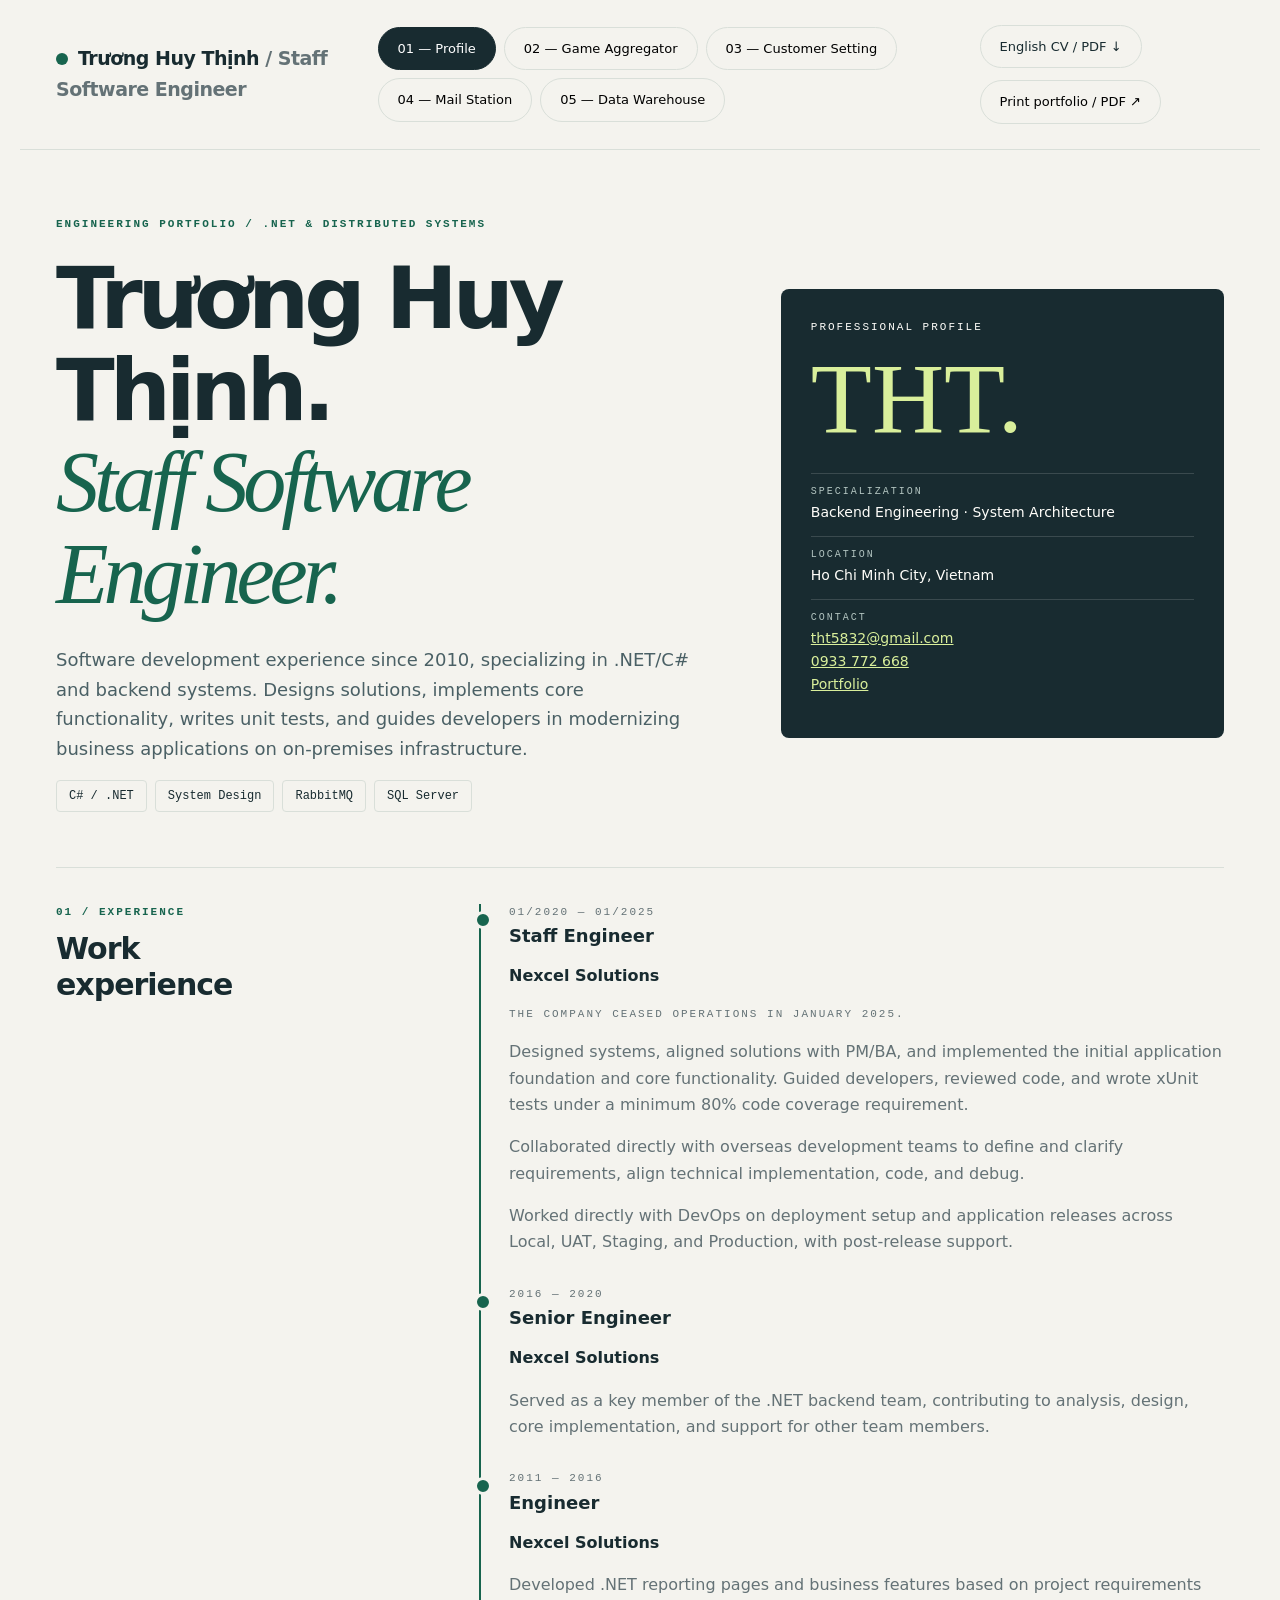
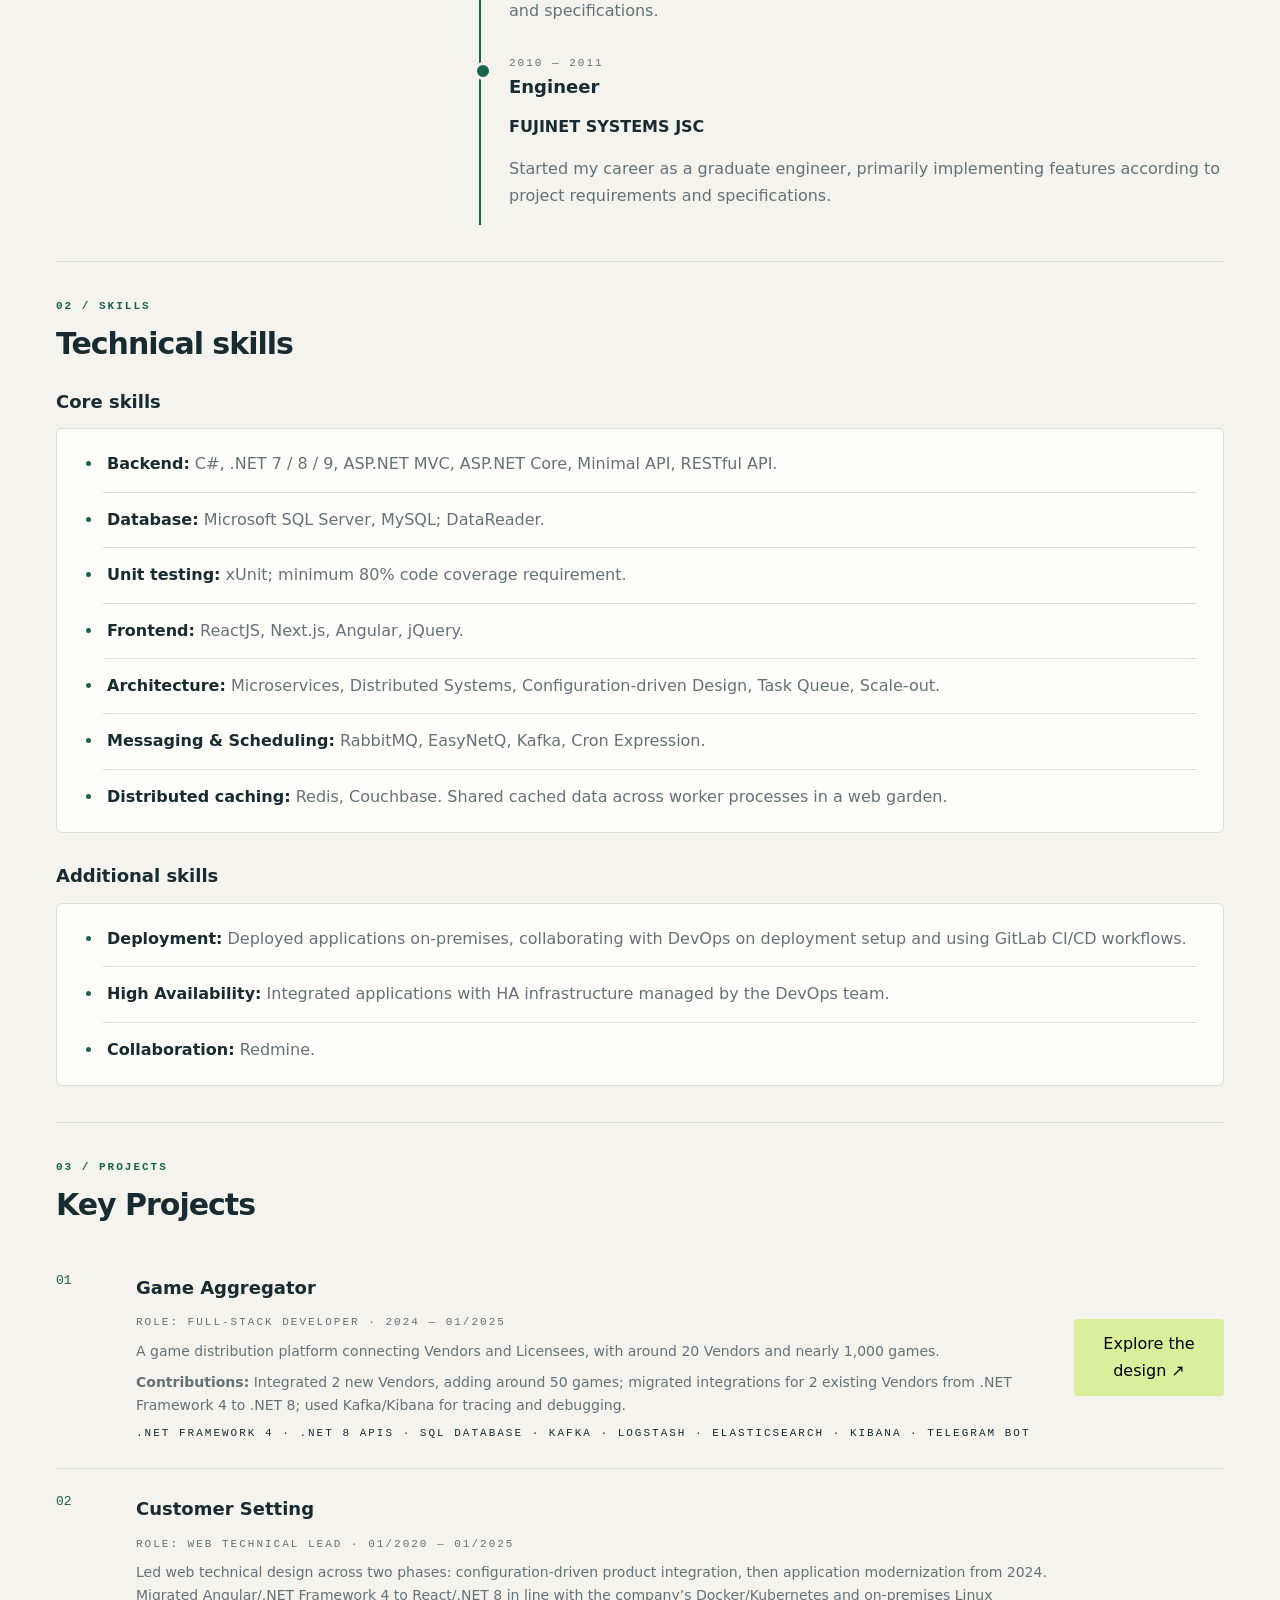
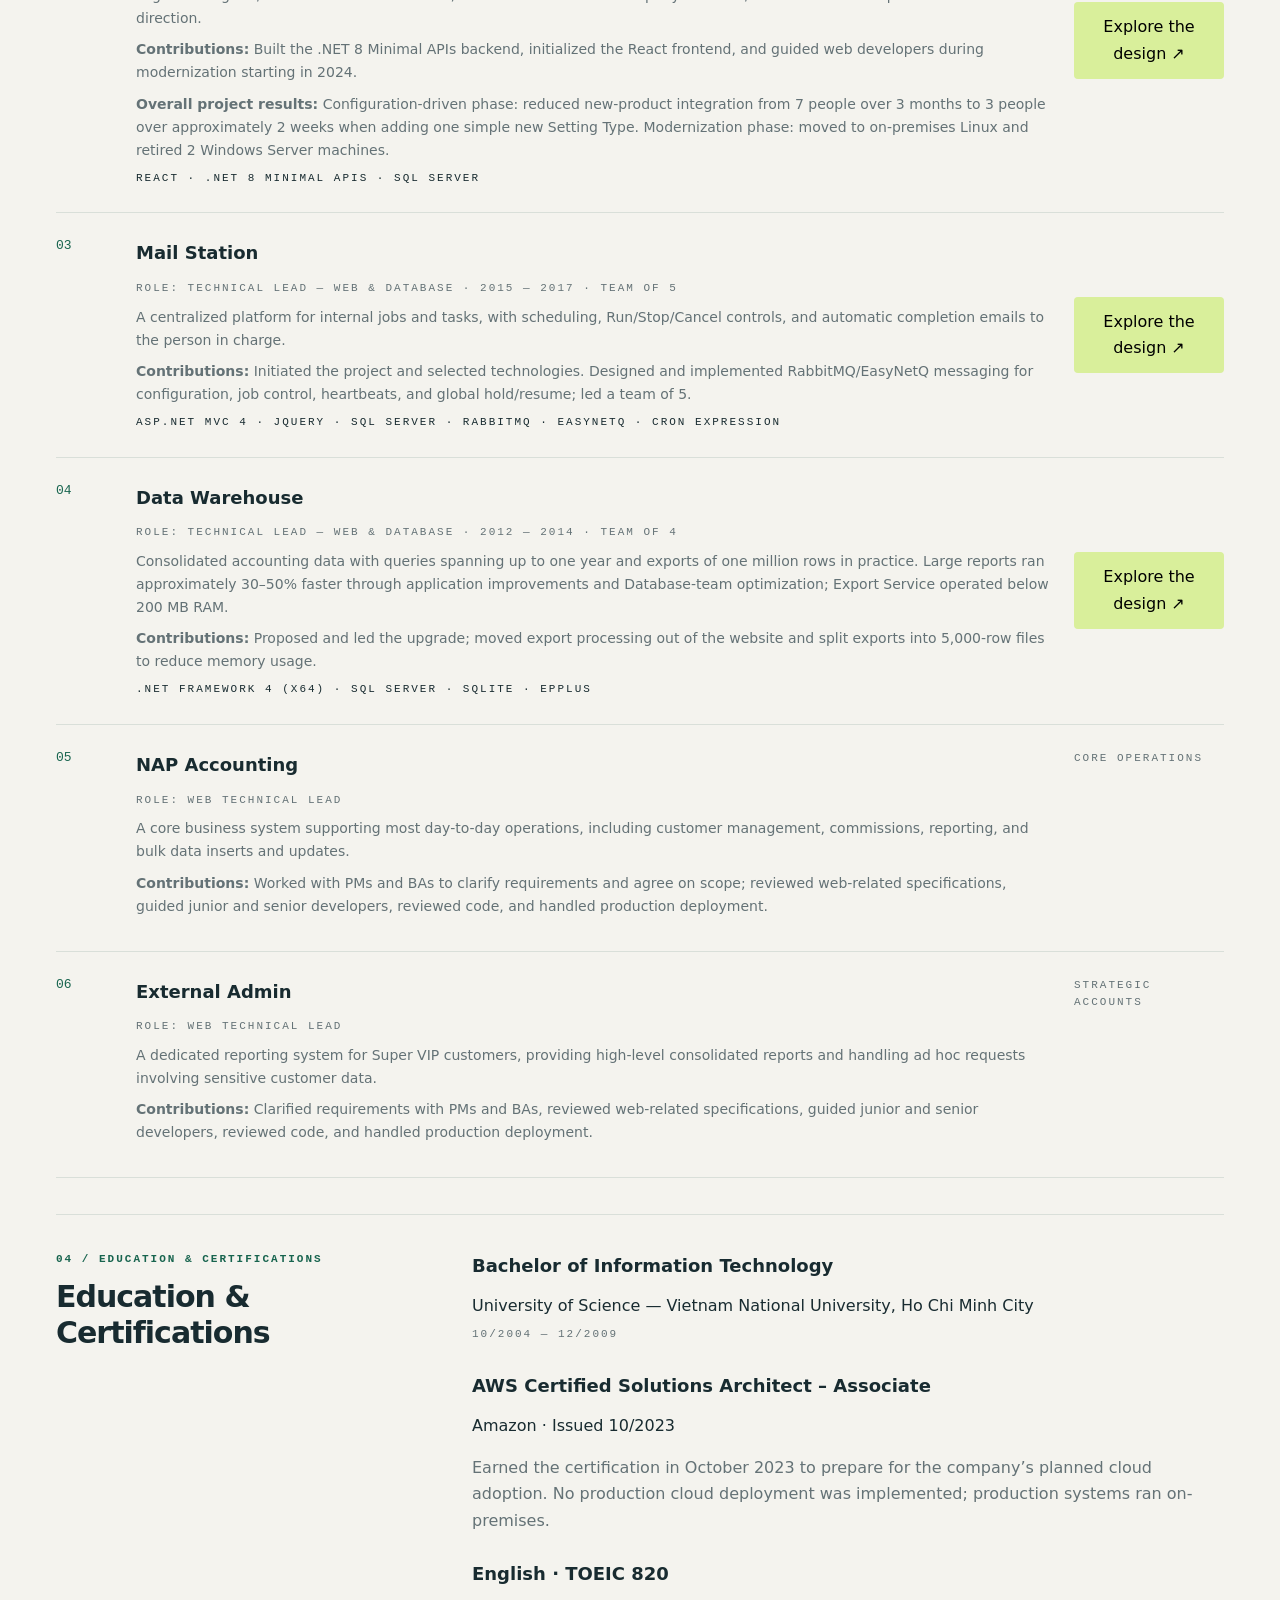
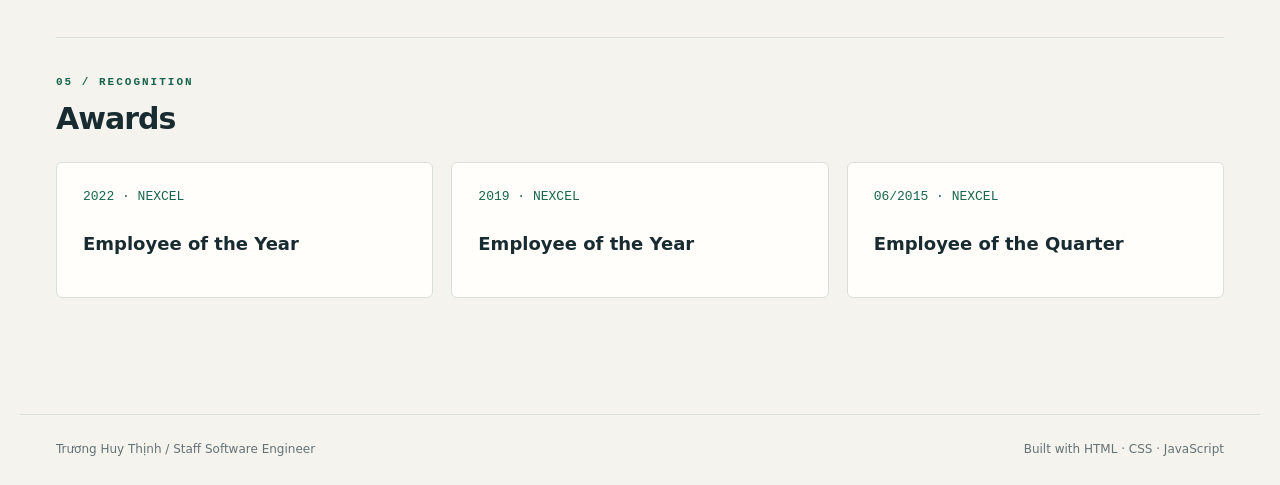
==== commit 1eaee727: "Show latest Game Aggregator project first" ====
--- a/index.html
+++ b/index.html
@@ -23,16 +23,16 @@
 
 .ga-diagram{margin:20px 0}.ga-diagram svg{min-width:950px}@media print{#game-aggregator{break-before:page}.ga-diagram svg{min-width:0}}
 </style></head>
-<body><header><div class="brand"><i></i>Trương Huy Thịnh<span class="muted"> / Staff Software Engineer</span></div><nav role="tablist" aria-label="Portfolio"><button id="tab-profile" role="tab" aria-controls="profile" aria-selected="true" tabindex="0">01 — Profile</button><button id="tab-customer-setting" role="tab" aria-controls="customer-setting-case" aria-selected="false" tabindex="-1">02 — Customer Setting</button><button id="tab-game-aggregator" role="tab" aria-controls="game-aggregator" aria-selected="false" tabindex="-1">03 — Game Aggregator</button><button id="tab-mailstation" role="tab" aria-controls="mailstation" aria-selected="false" tabindex="-1">04 — Mail Station</button><button id="tab-warehouse" role="tab" aria-controls="warehouse" aria-selected="false" tabindex="-1">05 — Data Warehouse</button></nav><div class="header-actions"><a class="print cv-download" href="output/pdf/Thinh-Truong-CV.pdf" download="Thinh-Truong-CV.pdf">English CV / PDF ↓</a><button class="print" onclick="printPortfolio()">Print portfolio / PDF ↗</button></div></header>
+<body><header><div class="brand"><i></i>Trương Huy Thịnh<span class="muted"> / Staff Software Engineer</span></div><nav role="tablist" aria-label="Portfolio"><button id="tab-profile" role="tab" aria-controls="profile" aria-selected="true" tabindex="0">01 — Profile</button><button id="tab-game-aggregator" role="tab" aria-controls="game-aggregator" aria-selected="false" tabindex="-1">02 — Game Aggregator</button><button id="tab-customer-setting" role="tab" aria-controls="customer-setting-case" aria-selected="false" tabindex="-1">03 — Customer Setting</button><button id="tab-mailstation" role="tab" aria-controls="mailstation" aria-selected="false" tabindex="-1">04 — Mail Station</button><button id="tab-warehouse" role="tab" aria-controls="warehouse" aria-selected="false" tabindex="-1">05 — Data Warehouse</button></nav><div class="header-actions"><a class="print cv-download" href="output/pdf/Thinh-Truong-CV.pdf" download="Thinh-Truong-CV.pdf">English CV / PDF ↓</a><button class="print" onclick="printPortfolio()">Print portfolio / PDF ↗</button></div></header>
 <main><section id="profile" role="tabpanel" aria-labelledby="tab-profile">
 <div class="hero"><div><div class="eyebrow">Engineering portfolio / .NET & distributed systems</div><h1>Trương Huy Thịnh.<br><em>Staff Software<br>Engineer.</em></h1><p class="lead">Software development experience since 2010, specializing in .NET/C# and backend systems. Designs solutions, implements core functionality, writes unit tests, and guides developers in modernizing business applications on on-premises infrastructure.</p><div class="pills"><span class="pill">C# / .NET</span><span class="pill">System Design</span><span class="pill">RabbitMQ</span><span class="pill">SQL Server</span></div></div><aside class="identity"><div class="small">Professional profile</div><div class="monogram">THT.</div><dl><div><dt>Specialization</dt><dd>Backend Engineering · System Architecture</dd></div><div><dt>Location</dt><dd>Ho Chi Minh City, Vietnam</dd></div><div><dt>Contact</dt><dd><a style="color:var(--lime)" href="mailto:tht5832@gmail.com">tht5832@gmail.com</a><br><a style="color:var(--lime)" href="tel:+84933772668">0933 772 668</a><br><a style="color:var(--lime)" href="https://darkluker5832.github.io/my-cv/">Portfolio</a></dd></div></dl></aside></div>
 <section class="section split"><div><div class="eyebrow">01 / Experience</div><h2>Work<br>experience</h2></div><div class="timeline"><article><div class="small muted">01/2020 — 01/2025</div><h3>Staff Engineer</h3><p><b>Nexcel Solutions</b></p><p class="small muted">The company ceased operations in January 2025.</p><p class="muted">Designed systems, aligned solutions with PM/BA, and implemented the initial application foundation and core functionality. Guided developers, reviewed code, and wrote xUnit tests under a minimum 80% code coverage requirement.</p><p class="muted">Collaborated directly with overseas development teams to define and clarify requirements, align technical implementation, code, and debug.</p><p class="muted">Worked directly with DevOps on deployment setup and application releases across Local, UAT, Staging, and Production, with post-release support.</p></article><article style="margin-top:30px"><div class="small muted">2016 — 2020</div><h3>Senior Engineer</h3><p><b>Nexcel Solutions</b></p><p class="muted">Served as a key member of the .NET backend team, contributing to analysis, design, core implementation, and support for other team members.</p></article><article style="margin-top:30px"><div class="small muted">2011 — 2016</div><h3>Engineer</h3><p><b>Nexcel Solutions</b></p><p class="muted">Developed .NET reporting pages and business features based on project requirements and specifications.</p></article><article style="margin-top:30px"><div class="small muted">2010 — 2011</div><h3>Engineer</h3><p><b>FUJINET SYSTEMS JSC</b></p><p class="muted">Started my career as a graduate engineer, primarily implementing features according to project requirements and specifications.</p></article></div></section>
 <section class="section"><div class="eyebrow">02 / Skills</div><h2>Technical skills</h2><h3>Core skills</h3><ul class="tech-stacks"><li><strong>Backend:</strong> C#, .NET 7 / 8 / 9, ASP.NET MVC, ASP.NET Core, Minimal API, RESTful API.</li><li><strong>Database:</strong> Microsoft SQL Server, MySQL; DataReader.</li><li><strong>Unit testing:</strong> xUnit; <span>minimum 80% code coverage requirement.</span></li><li><strong>Frontend:</strong> ReactJS, Next.js, Angular, jQuery.</li><li><strong>Architecture:</strong> Microservices, Distributed Systems, Configuration-driven Design, Task Queue, Scale-out.</li><li><strong>Messaging & Scheduling:</strong> RabbitMQ, EasyNetQ, Kafka, Cron Expression.</li><li><strong>Distributed caching:</strong> Redis, Couchbase. <span>Shared cached data across worker processes in a web garden.</span></li></ul><h3 style="margin-top:28px">Additional skills</h3><ul class="tech-stacks"><li><strong>Deployment:</strong> <span>Deployed applications on-premises, collaborating with DevOps on deployment setup and using GitLab CI/CD workflows.</span></li><li><strong>High Availability:</strong> <span>Integrated applications with HA infrastructure managed by the DevOps team.</span></li><li><strong>Collaboration:</strong> Redmine.</li></ul></section>
-<section class="section"><div class="eyebrow">03 / Projects</div><h2>Key Projects</h2><article class="project"><span class="num">01</span><div><h3 id="customer-setting">Customer Setting</h3><div class="small muted">Role: Web Technical Lead · 01/2020 — 01/2025</div>
+<section class="section"><div class="eyebrow">03 / Projects</div><h2>Key Projects</h2><article class="project"><span class="num">01</span><div><h3>Game Aggregator</h3><div class="small muted">Role: Full-stack Developer · 2024 — 01/2025</div><p>A game distribution platform connecting Vendors and Licensees, with around 20 Vendors and nearly 1,000 games.</p><p><b>Contributions:</b> Integrated 2 new Vendors, adding around 50 games; migrated integrations for 2 existing Vendors from .NET Framework 4 to .NET 8; used Kafka/Kibana for tracing and debugging.</p><div class="small">.NET Framework 4 · .NET 8 APIs · SQL Database · Kafka · Logstash · Elasticsearch · Kibana · Telegram Bot</div></div><button data-open-case="game-aggregator">Explore the design ↗</button></article><article class="project"><span class="num">02</span><div><h3 id="customer-setting">Customer Setting</h3><div class="small muted">Role: Web Technical Lead · 01/2020 — 01/2025</div>
 <p>Led web technical design across two phases: configuration-driven product integration, then application modernization from 2024. Migrated Angular/.NET Framework 4 to React/.NET 8 in line with the company’s Docker/Kubernetes and on-premises Linux direction.</p><p><b>Contributions:</b> Built the .NET 8 Minimal APIs backend, initialized the React frontend, and guided web developers during modernization starting in 2024.</p>
 <p><b>Overall project results:</b> <span>Configuration-driven phase: reduced new-product integration from 7 people over 3 months to 3 people over approximately 2 weeks when adding one simple new Setting Type. Modernization phase: moved to on-premises Linux and retired 2 Windows Server machines.</span></p>
 <div class="small">React · .NET 8 Minimal APIs · SQL Server</div>
-</div><button data-open-case="customer-setting-case">Explore the design ↗</button></article><article class="project"><span class="num">02</span><div><h3>Game Aggregator</h3><div class="small muted">Role: Full-stack Developer · 2024 — 01/2025</div><p>A game distribution platform connecting Vendors and Licensees, with around 20 Vendors and nearly 1,000 games.</p><p><b>Contributions:</b> Integrated 2 new Vendors, adding around 50 games; migrated integrations for 2 existing Vendors from .NET Framework 4 to .NET 8; used Kafka/Kibana for tracing and debugging.</p><div class="small">.NET Framework 4 · .NET 8 APIs · SQL Database · Kafka · Logstash · Elasticsearch · Kibana · Telegram Bot</div></div><button data-open-case="game-aggregator">Explore the design ↗</button></article><article class="project"><span class="num">03</span><div><h3>Mail Station</h3><div class="small muted">Role: Technical Lead — Web &amp; Database · 2015 — 2017 · Team of 5</div><p>A centralized platform for internal jobs and tasks, with scheduling, Run/Stop/Cancel controls, and automatic completion emails to the person in charge.</p><p><b>Contributions:</b> Initiated the project and selected technologies. Designed and implemented RabbitMQ/EasyNetQ messaging for configuration, job control, heartbeats, and global hold/resume; led a team of 5.</p><div class="small">ASP.NET MVC 4 · jQuery · SQL Server · RabbitMQ · EasyNetQ · Cron Expression</div></div><button data-open-case="mailstation">Explore the design ↗</button></article><article class="project"><span class="num">04</span><div><h3>Data Warehouse</h3><div class="small muted">Role: Technical Lead — Web &amp; Database · 2012 — 2014 · Team of 4</div><p>Consolidated accounting data with queries spanning up to one year and exports of one million rows in practice. Large reports ran approximately 30–50% faster through application improvements and Database-team optimization; Export Service operated below 200 MB RAM.</p><p><b>Contributions:</b> Proposed and led the upgrade; moved export processing out of the website and split exports into 5,000-row files to reduce memory usage.</p><div class="small">.NET Framework 4 (x64) · SQL Server · SQLite · EPPlus</div></div><button data-open-case="warehouse">Explore the design ↗</button></article><article class="project"><span class="num">05</span><div><h3>NAP Accounting</h3><div class='small muted'>Role: Web Technical Lead</div>
+</div><button data-open-case="customer-setting-case">Explore the design ↗</button></article><article class="project"><span class="num">03</span><div><h3>Mail Station</h3><div class="small muted">Role: Technical Lead — Web &amp; Database · 2015 — 2017 · Team of 5</div><p>A centralized platform for internal jobs and tasks, with scheduling, Run/Stop/Cancel controls, and automatic completion emails to the person in charge.</p><p><b>Contributions:</b> Initiated the project and selected technologies. Designed and implemented RabbitMQ/EasyNetQ messaging for configuration, job control, heartbeats, and global hold/resume; led a team of 5.</p><div class="small">ASP.NET MVC 4 · jQuery · SQL Server · RabbitMQ · EasyNetQ · Cron Expression</div></div><button data-open-case="mailstation">Explore the design ↗</button></article><article class="project"><span class="num">04</span><div><h3>Data Warehouse</h3><div class="small muted">Role: Technical Lead — Web &amp; Database · 2012 — 2014 · Team of 4</div><p>Consolidated accounting data with queries spanning up to one year and exports of one million rows in practice. Large reports ran approximately 30–50% faster through application improvements and Database-team optimization; Export Service operated below 200 MB RAM.</p><p><b>Contributions:</b> Proposed and led the upgrade; moved export processing out of the website and split exports into 5,000-row files to reduce memory usage.</p><div class="small">.NET Framework 4 (x64) · SQL Server · SQLite · EPPlus</div></div><button data-open-case="warehouse">Explore the design ↗</button></article><article class="project"><span class="num">05</span><div><h3>NAP Accounting</h3><div class='small muted'>Role: Web Technical Lead</div>
 <p>A core business system supporting most day-to-day operations, including customer management, commissions, reporting, and bulk data inserts and updates.</p>
 <p><b>Contributions:</b> Worked with PMs and BAs to clarify requirements and agree on scope; reviewed web-related specifications, guided junior and senior developers, reviewed code, and handled production deployment.</p>
 </div><span class="small muted">Core Operations</span></article>
@@ -44,21 +44,21 @@
 
 <section class="section split"><div><div class="eyebrow">04 / Education & Certifications</div><h2>Education &amp;<br>Certifications</h2></div><div><h3>Bachelor of Information Technology</h3><p>University of Science — Vietnam National University, Ho Chi Minh City<br><span class="small muted">10/2004 — 12/2009</span></p><h3 style="margin-top:25px">AWS Certified Solutions Architect – Associate</h3><p>Amazon · Issued 10/2023</p><p class="muted">Earned the certification in October 2023 to prepare for the company’s planned cloud adoption. No production cloud deployment was implemented; production systems ran on-premises.</p><h3 style="margin-top:25px">English · TOEIC 820</h3></div></section><section class="section"><div class="eyebrow">05 / Recognition</div><h2>Awards</h2><div class="grid3"><article class="card"><span class="num">2022 · NEXCEL</span><h3>Employee of the Year</h3></article><article class="card"><span class="num">2019 · NEXCEL</span><h3>Employee of the Year</h3></article><article class="card"><span class="num">06/2015 · NEXCEL</span><h3>Employee of the Quarter</h3></article></div></section>
 </section>
+<section id="game-aggregator" role="tabpanel" aria-labelledby="tab-game-aggregator" hidden><div class="title-row"><div><div class="eyebrow">Architecture case study / 01</div><h1 class="case-title">Game Aggregator<span style="color:var(--green)">.</span></h1><p class="lead">One game integration platform. Multiple Vendors and Licensees.</p><p class="small muted">Role: Full-stack Developer · 2024 — 01/2025</p></div><div class="pills"><span class="pill">.NET Framework 4</span><span class="pill">.NET 8 APIs</span><span class="pill">SQL Database</span><span class="pill">Kafka</span><span class="pill">Logstash / Elasticsearch / Kibana</span><span class="pill">Telegram Bot</span></div></div><section class="section" data-case-section="1"><div class="eyebrow">01 / Context &amp; current challenges</div><h2>Centralize game content from multiple providers</h2><p class="lead">The company licensed games from Vendors, combined them with internally developed games, and supplied them to Licensees/Partners. The overall platform covered around 20 Vendors and nearly 1,000 games across strategy, board games, card games, shooting, and other genres.</p><p>Each Licensee selected its own game offering based on strategy, performance, and campaigns rather than enabling the whole catalog. Integrating multiple Vendors and internal services made request tracing, result reconciliation, and billing verification important.</p></section>
+<section class="section" data-case-section="2"><div class="eyebrow">02 / Legacy system</div><h2>An existing platform with legacy integrations</h2><p>Game Aggregator was already operating when I joined and had been developed using .NET Framework 4. This legacy platform needed migration to .NET 8. Vendor games used their own technologies, such as Cocos, Unity, and other languages/engines. Game Aggregator integrated with Vendors and received game events; the Vendor game code was outside that migration scope.</p><p>My work focused on integrations, game-event ingestion, and modernization within the existing Game Aggregator architecture. I did not directly develop Game Portals or Vendor game source code.</p></section>
+<section class="section" data-case-section="3"><div class="eyebrow">03 / Improvement approach</div><h2>Extend integrations and modernize Game Aggregator</h2><div class="grid3"><article class="card"><h3>Integration &amp; migration</h3><p>Developed .NET 8 APIs to integrate 2 new Vendors and receive game events; migrated integrations for 2 existing Vendors from .NET Framework 4 to .NET 8.</p></article><article class="card"><h3>Cross-service tracing</h3><p>Services published trace events to Kafka. Logstash consumed them directly through its Kafka input, processed the logs, and sent them to Elasticsearch for storage and indexing. Kibana queried Elasticsearch to inspect requests, services, and parameters during debugging.</p></article><article class="card"><h3>Vendor-specific reconciliation</h3><p>Scheduled jobs compared Vendor, Game Aggregator, and Licensee data using Vendor-specific schedules. Mismatches triggered alerts to the relevant Telegram rooms for manual investigation.</p></article></div></section>
+<section class="section" data-case-section="4"><div class="eyebrow">04 / Individual contribution</div><h2>Full-stack development within the existing system</h2><p>As a full-stack developer, integrated 2 new Vendors with around 50 games and implemented event ingestion. Migrated the integrations for 2 existing Vendors from .NET Framework 4 to .NET 8. Used the existing tracing pipeline: services published to Kafka, Logstash consumed and sent logs to Elasticsearch, and Kibana supported investigation during implementation and debugging.</p><p>The architecture and tracing/reconciliation mechanisms were existing platform capabilities; my individual contribution focused on assigned integrations and changes.</p></section>
+<section class="section" data-case-section="5"><div class="eyebrow">05 / New system</div><h2>From Licensee Game Portal to Vendor and result reconciliation</h2><div class="diagram ga-diagram"><svg viewBox="0 0 1100 420" role="img" aria-labelledby="ga-overview-title" font-family="Arial, sans-serif"><title id="ga-overview-title">Game Aggregator — system overview</title><defs><marker id="ga-overview-arrow" markerWidth="9" markerHeight="9" refX="8" refY="4" orient="auto-start-reverse"><path d="M1 1L8 4L1 7" fill="none" stroke="#17644e" stroke-width="1.5"/></marker></defs><rect x="20" y="55" width="220" height="86" rx="7" fill="#f4f3ee" stroke="#aebeb5"/><text x="130.0" y="89" text-anchor="middle" font-size="17" font-weight="600" fill="#182b30">Player</text><text x="130.0" y="116" text-anchor="middle" font-size="13" fill="#52666a">Browser / app</text><rect x="300" y="55" width="220" height="86" rx="7" fill="#f4f3ee" stroke="#aebeb5"/><text x="410" y="89" text-anchor="middle" font-size="16" font-weight="600" fill="#182b30">Licensee Game Portal</text><text x="410" y="116" text-anchor="middle" font-size="11" fill="#52666a">Company-provided or Licensee-built</text><rect x="590" y="55" width="230" height="86" rx="7" fill="#e3efcc" stroke="#aebeb5"/><text x="705.0" y="89" text-anchor="middle" font-size="17" font-weight="600" fill="#182b30">Game Aggregator</text><text x="705.0" y="116" text-anchor="middle" font-size="13" fill="#52666a">Internal services</text><rect x="880" y="55" width="200" height="86" rx="7" fill="#f4f3ee" stroke="#aebeb5"/><text x="980.0" y="89" text-anchor="middle" font-size="17" font-weight="600" fill="#182b30">Game Vendors</text><text x="980.0" y="116" text-anchor="middle" font-size="13" fill="#52666a">Game logic &amp; results</text><path d="M240 98H300" fill="none" stroke="#17644e" stroke-width="1.6"/><path d="M293 101L300 98L293 95" fill="none" stroke="#17644e" stroke-width="1.6"/><path d="M247 95L240 98L247 101" fill="none" stroke="#17644e" stroke-width="1.6"/><path d="M520 98H590" fill="none" stroke="#17644e" stroke-width="1.6"/><path d="M583 101L590 98L583 95" fill="none" stroke="#17644e" stroke-width="1.6"/><path d="M527 95L520 98L527 101" fill="none" stroke="#17644e" stroke-width="1.6"/><path d="M820 98H880" fill="none" stroke="#17644e" stroke-width="1.6"/><path d="M873 101L880 98L873 95" fill="none" stroke="#17644e" stroke-width="1.6"/><path d="M827 95L820 98L827 101" fill="none" stroke="#17644e" stroke-width="1.6"/><rect x="590" y="280" width="230" height="86" rx="7" fill="#f4f3ee" stroke="#aebeb5"/><text x="705.0" y="314" text-anchor="middle" font-size="17" font-weight="600" fill="#182b30">SQL Database</text><text x="705.0" y="341" text-anchor="middle" font-size="13" fill="#52666a">Game result records</text><path d="M705 141V280" fill="none" stroke="#17644e" stroke-width="1.6"/><path d="M702 273L705 280L708 273" fill="none" stroke="#17644e" stroke-width="1.6"/><rect x="20" y="280" width="420" height="86" rx="7" fill="#f4f3ee" stroke="#aebeb5"/><text x="230.0" y="314" text-anchor="middle" font-size="17" font-weight="600" fill="#182b30">Tracing &amp; reconciliation</text><text x="230.0" y="341" text-anchor="middle" font-size="13" fill="#52666a">Kafka / Elastic Stack / Telegram</text><path d="M590 120H555V323H440" fill="none" stroke="#17644e" stroke-width="1.6"/><path d="M447 320L440 323L447 326" fill="none" stroke="#17644e" stroke-width="1.6"/><text x="290" y="185" text-anchor="middle" font-size="14" font-weight="600" fill="#17644e">Game Events</text><text x="290" y="207" text-anchor="middle" font-size="13" fill="#17644e">(Launch, Win/Lose/Draw,</text><text x="290" y="229" text-anchor="middle" font-size="13" fill="#17644e">Cancel/Void, Bonus, Reward,</text><text x="290" y="251" text-anchor="middle" font-size="13" fill="#17644e">Buy Tickets, Buy In-Game Items, …)</text><path d="M130 55V12H980V55M127 48L130 55L133 48M977 48L980 55L983 48" fill="none" stroke="#bd603c" stroke-width="1.5" stroke-dasharray="6 4"/><text x="720" y="33" text-anchor="middle" font-size="13" fill="#bd603c">Direct gameplay after Launch</text></svg></div><p class="legend">Licensees could use the company-provided default Game Portal for a fee or build their own. Both options connected to Game Aggregator; the diagram shows logical roles and connections rather than deployment topology. The dashed path shows direct Player interaction with the Vendor game after Launch; Game Aggregator receives event results sent by the Vendor.</p><h3>1. Game launch through the Licensee Portal</h3><div class="diagram ga-diagram"><svg viewBox="0 0 1100 530" role="img" aria-labelledby="ga-launch-title" font-family="Arial, sans-serif"><title id="ga-launch-title">Game launch through the Licensee Portal</title><rect x="20" y="15" width="200" height="52" rx="6" fill="#f4f3ee" stroke="#aebeb5"/><text x="120" y="47" text-anchor="middle" font-size="15" font-weight="600" fill="#182b30">Player</text><path d="M120 67V515" stroke="#b8c5bc" stroke-dasharray="5 6"/><rect x="300" y="15" width="200" height="52" rx="6" fill="#f4f3ee" stroke="#aebeb5"/><text x="400" y="36" text-anchor="middle" font-size="15" font-weight="600" fill="#182b30">Licensee Game Portal</text><text x="400" y="55" text-anchor="middle" font-size="10.5" fill="#52666a">Company-provided or Licensee-built</text><path d="M400 67V515" stroke="#b8c5bc" stroke-dasharray="5 6"/><rect x="600" y="15" width="200" height="52" rx="6" fill="#e3efcc" stroke="#aebeb5"/><text x="700" y="47" text-anchor="middle" font-size="15" font-weight="600" fill="#182b30">Game Aggregator</text><path d="M700 67V515" stroke="#b8c5bc" stroke-dasharray="5 6"/><rect x="890" y="15" width="200" height="52" rx="6" fill="#f4f3ee" stroke="#aebeb5"/><text x="990" y="47" text-anchor="middle" font-size="15" font-weight="600" fill="#182b30">Vendor Game</text><path d="M990 67V515" stroke="#b8c5bc" stroke-dasharray="5 6"/><path d="M120 120H400M393 117L400 120L393 123" fill="none" stroke="#17644e" stroke-width="1.5"/><text x="260.0" y="108" text-anchor="middle" font-size="13" fill="#17644e">1. Register / log in</text><rect x="325.0" y="174" width="450" height="42" rx="5" fill="#fffefa" stroke="#aebeb5"/><text x="550.0" y="199" text-anchor="middle" font-size="13" fill="#17644e">2. playerId associated with Licensee</text><path d="M400 286H700M693 283L700 286L693 289" fill="none" stroke="#17644e" stroke-width="1.5"/><text x="550.0" y="274" text-anchor="middle" font-size="13" fill="#17644e">3. Send Launch request</text><path d="M700 369H990M983 366L990 369L983 372" fill="none" stroke="#17644e" stroke-width="1.5"/><text x="845.0" y="357" text-anchor="middle" font-size="13" fill="#17644e">4. Forward Launch request to Vendor</text><rect x="470.0" y="423" width="450" height="42" rx="5" fill="#fffefa" stroke="#aebeb5"/><text x="695.0" y="448" text-anchor="middle" font-size="13" fill="#17644e">5. Game launched: proceed to gameplay</text></svg></div><p>Launch is also a Game Event. During startup, players register/log in through the Licensee Game Portal; playerId is associated with the Licensee for reporting and billing. The Launch request travels from the Portal through Game Aggregator to the Vendor to open the game.</p><h3>2. Vendor gameplay &amp; Game Event recording</h3><div class="diagram ga-diagram"><svg viewBox="0 0 1100 703" role="img" aria-labelledby="ga-gameplay-title" font-family="Arial, sans-serif"><title id="ga-gameplay-title">Direct Vendor gameplay and event-result recording</title><rect x="20" y="15" width="200" height="52" rx="6" fill="#f4f3ee" stroke="#aebeb5"/><text x="120" y="47" text-anchor="middle" font-size="15" font-weight="600" fill="#182b30">Player</text><path d="M120 67V598" stroke="#b8c5bc" stroke-dasharray="5 6"/><rect x="300" y="15" width="200" height="52" rx="6" fill="#f4f3ee" stroke="#aebeb5"/><text x="400" y="47" text-anchor="middle" font-size="15" font-weight="600" fill="#182b30">Vendor Game</text><path d="M400 67V598" stroke="#b8c5bc" stroke-dasharray="5 6"/><rect x="600" y="15" width="200" height="52" rx="6" fill="#e3efcc" stroke="#aebeb5"/><text x="700" y="47" text-anchor="middle" font-size="15" font-weight="600" fill="#182b30">Game Aggregator</text><path d="M700 67V598" stroke="#b8c5bc" stroke-dasharray="5 6"/><rect x="890" y="15" width="200" height="52" rx="6" fill="#f4f3ee" stroke="#aebeb5"/><text x="990" y="36" text-anchor="middle" font-size="15" font-weight="600" fill="#182b30">Licensee Game Portal</text><text x="990" y="55" text-anchor="middle" font-size="10.5" fill="#52666a">Company-provided or Licensee-built</text><path d="M990 67V598" stroke="#b8c5bc" stroke-dasharray="5 6"/><path d="M120 120H400M393 117L400 120L393 123M127 117L120 120L127 123" fill="none" stroke="#17644e" stroke-width="1.5"/><text x="260.0" y="108" text-anchor="middle" font-size="13" fill="#17644e">1. Interact directly with Vendor game</text><path d="M400 203h60v25h-60M407 225L400 228L407 231" fill="none" stroke="#17644e" stroke-width="1.5"/><text x="412" y="191" text-anchor="start" font-size="13" fill="#17644e">2. Vendor processes game event</text><path d="M400 286H700M693 283L700 286L693 289" fill="none" stroke="#17644e" stroke-width="1.5"/><text x="550.0" y="274" text-anchor="middle" font-size="13" fill="#17644e">3. Send processed Game Event results</text><path d="M700 369h60v25h-60M707 391L700 394L707 397" fill="none" stroke="#17644e" stroke-width="1.5"/><text x="712" y="357" text-anchor="start" font-size="13" fill="#17644e">4. Record event in SQL DB</text><path d="M700 452H990M983 449L990 452L983 455" fill="none" stroke="#17644e" stroke-width="1.5"/><text x="845.0" y="440" text-anchor="middle" font-size="13" fill="#17644e">5. Forward results to Licensee</text><path d="M990 535h60v25h-60M997 557L990 560L997 563" fill="none" stroke="#17644e" stroke-width="1.5"/><text x="978" y="523" text-anchor="end" font-size="13" fill="#17644e">6. Licensee records results</text><rect x="20" y="613" width="1060" height="70" rx="6" fill="#f4f3ee" stroke="#aebeb5"/><text x="550" y="638" text-anchor="middle" font-size="14" font-weight="600" fill="#17644e">Game Events</text><text x="550" y="663" text-anchor="middle" font-size="13" fill="#17644e">Launch, Win/Lose/Draw, Cancel/Void, Bonus, Reward, Buy Tickets, Buy In-Game Items, …</text></svg></div><p>Once the game has launched, the Player interacts directly with the Vendor-provided game rather than routing each gameplay action through the Portal and Game Aggregator. The Vendor processes game events and sends the results to Game Aggregator. Aggregator records them in SQL DB and forwards the results to the Licensee for recording and report/billing reconciliation.</p><p class="legend">The diagram shows the business association between playerId and Licensee without assigning account creation or credential ownership to a specific service. Arrows represent logical exchanges, not an unconfirmed protocol or message type.</p><h3>Request tracing &amp; mismatch alerts</h3><div class="diagram ga-diagram"><svg viewBox="0 0 1100 410" role="img" aria-labelledby="ga-tracing-title" font-family="Arial, sans-serif"><title id="ga-tracing-title">Request tracing and reconciliation alerts</title><text x="220" y="30" text-anchor="middle" font-size="12" fill="#17644e">Produce</text><text x="420" y="30" text-anchor="middle" font-size="12" fill="#17644e">Consume</text><rect x="20" y="40" width="180" height="86" rx="7" fill="#e3efcc" stroke="#aebeb5"/><text x="110" y="74" text-anchor="middle" font-size="14" font-weight="600" fill="#182b30">Game Aggregator Services</text><text x="110" y="101" text-anchor="middle" font-size="11" fill="#52666a">Kafka producers · Request tracing</text><rect x="240" y="40" width="160" height="86" rx="7" fill="#f4f3ee" stroke="#aebeb5"/><text x="320.0" y="74" text-anchor="middle" font-size="16" font-weight="600" fill="#182b30">Kafka</text><text x="320.0" y="101" text-anchor="middle" font-size="12" fill="#52666a">Event stream</text><rect x="440" y="40" width="180" height="86" rx="7" fill="#f4f3ee" stroke="#aebeb5"/><text x="530.0" y="74" text-anchor="middle" font-size="16" font-weight="600" fill="#182b30">Logstash</text><text x="530" y="101" text-anchor="middle" font-size="12" fill="#52666a">Kafka consumer</text><rect x="660" y="40" width="190" height="86" rx="7" fill="#f4f3ee" stroke="#aebeb5"/><text x="755.0" y="74" text-anchor="middle" font-size="16" font-weight="600" fill="#182b30">Elasticsearch</text><text x="755.0" y="101" text-anchor="middle" font-size="12" fill="#52666a">Store &amp; index logs</text><rect x="900" y="40" width="180" height="86" rx="7" fill="#f4f3ee" stroke="#aebeb5"/><text x="990.0" y="74" text-anchor="middle" font-size="16" font-weight="600" fill="#182b30">Kibana</text><text x="990.0" y="101" text-anchor="middle" font-size="12" fill="#52666a">Search &amp; display</text><path d="M200 83H240M233 80L240 83L233 86" fill="none" stroke="#17644e" stroke-width="1.6"/><path d="M400 83H440M433 80L440 83L433 86" fill="none" stroke="#17644e" stroke-width="1.6"/><path d="M620 83H660M653 80L660 83L653 86" fill="none" stroke="#17644e" stroke-width="1.6"/><path d="M900 83H850M857 80L850 83L857 86M893 80L900 83L893 86" fill="none" stroke="#17644e" stroke-width="1.6"/><text x="875" y="153" text-anchor="middle" font-size="12" fill="#17644e">Query / results</text><rect x="20" y="280" width="300" height="86" rx="7" fill="#f4f3ee" stroke="#aebeb5"/><text x="170.0" y="314" text-anchor="middle" font-size="17" font-weight="600" fill="#182b30">Scheduled reconciliation</text><text x="170.0" y="341" text-anchor="middle" font-size="13" fill="#52666a">Vendor-specific schedules</text><rect x="430" y="280" width="280" height="86" rx="7" fill="#f4f3ee" stroke="#aebeb5"/><text x="570.0" y="314" text-anchor="middle" font-size="17" font-weight="600" fill="#182b30">Detect mismatches</text><text x="570.0" y="341" text-anchor="middle" font-size="13" fill="#52666a">Vendor / Aggregator / Licensee</text><rect x="820" y="280" width="260" height="86" rx="7" fill="#f4f3ee" stroke="#aebeb5"/><text x="950.0" y="314" text-anchor="middle" font-size="17" font-weight="600" fill="#182b30">Telegram</text><text x="950.0" y="341" text-anchor="middle" font-size="13" fill="#52666a">Alerts for manual investigation</text><path d="M320 323H430" fill="none" stroke="#17644e" stroke-width="1.6"/><path d="M423 326L430 323L423 320" fill="none" stroke="#17644e" stroke-width="1.6"/><path d="M710 323H820" fill="none" stroke="#17644e" stroke-width="1.6"/><path d="M813 326L820 323L813 320" fill="none" stroke="#17644e" stroke-width="1.6"/><text x="550" y="215" text-anchor="middle" font-size="13" fill="#17644e">Separate workflows: request tracing and data reconciliation</text></svg></div><p class="legend">Logstash consumed Kafka directly through its Kafka input, without a separate consumer service in this workflow. The pipeline configuration ran with Logstash on its host/container, independently of the .NET application code. Elasticsearch stored and indexed logs; Kibana queried Elasticsearch for search and display. Reconciliation remained a separate workflow, using Vendor-specific schedules and time zones, with Telegram alerts for manual investigation of mismatches.</p></section>
+<section class="section" data-case-section="6"><div class="eyebrow">06 / Outcome</div><h2>Integrated 2 new Vendors and migrated 2 existing Vendor integrations</h2><div class="grid3"><article class="card"><h3>2 new Vendors integrated</h3><p>Implemented Vendor integrations and game-event ingestion within the existing Game Aggregator platform.</p></article><article class="card"><h3>Around 50 games added</h3><p>Made the new Vendors’ games available through the platform as part of those integrations.</p></article><article class="card"><h3>2 Vendor integrations migrated</h3><p>Migrated existing Vendor integrations from .NET Framework 4 to .NET 8.</p></article></div><p class="legend">These results describe my integration work. Vendor teams developed the games; the overall platform scale is described in the project overview.</p></section>
+</section>
 <section id="customer-setting-case" role="tabpanel" aria-labelledby="tab-customer-setting" hidden>
-<div class="title-row"><div><div class="eyebrow">Architecture case study / 01</div><h1 class="case-title">Customer Setting<span style="color:var(--green)">.</span></h1><p class="lead">From per-product cloning to reusable Setting Types.</p><p class="small muted">Role: Web Technical Lead · 01/2020 — 01/2025</p></div><div class="pills"><span class="pill">React JS</span><span class="pill">.NET 8 LTS · Minimal APIs</span><span class="pill">SQL Server</span></div></div>
+<div class="title-row"><div><div class="eyebrow">Architecture case study / 02</div><h1 class="case-title">Customer Setting<span style="color:var(--green)">.</span></h1><p class="lead">From per-product cloning to reusable Setting Types.</p><p class="small muted">Role: Web Technical Lead · 01/2020 — 01/2025</p></div><div class="pills"><span class="pill">React JS</span><span class="pill">.NET 8 LTS · Minimal APIs</span><span class="pill">SQL Server</span></div></div>
 <section class="section" data-case-section="1"><div class="eyebrow">01 / Context &amp; current challenges</div><h2>New product integration required extensive copying</h2><p class="lead">Customer Setting manages groups of business settings for each product. The legacy system expanded by cloning a similar product, duplicating shared logic and requiring changes and checks across multiple layers.</p><p>Before modernization, a new product required 3 developers, 2 QC engineers, and 2 Database Developers working full-time for 3 months. The goal was to reuse shared behavior and reduce integration effort.</p></section>
 <section class="section" data-case-section="2"><div class="eyebrow">02 / Legacy system</div><h2>Clone frontend, backend, and DB objects per product</h2><p>With Angular and .NET Framework 4, the team selected the closest existing product, cloned its database objects and frontend/backend code, then implemented the differences.</p><div class="diagram cs-diagram"><svg viewBox="0 0 1080 410" role="img" aria-labelledby="cs-old-component" font-family="system-ui"><title id="cs-old-component">Customer Setting — legacy components</title><defs><marker id="cs-old-component-arrow" markerWidth="9" markerHeight="9" refX="8" refY="4" orient="auto"><path d="M1 1L8 4L1 7" fill="none" stroke="#17644e" stroke-width="1.5"/></marker></defs><text x="25" y="30" font-size="17" fill="#182b30">Before: a separate implementation for each product</text><rect x="25" y="60" width="320" height="75" rx="7" fill="#f4f3ee" stroke="#aebeb5"/><text x="43" y="90" font-size="17" fill="#182b30">Product A · Angular</text><text x="43" y="119" font-size="13" fill="#182b30">Product-specific frontend</text><path d="M185 135L185 165" fill="none" stroke="#17644e" stroke-width="1.6" marker-end="url(#cs-old-component-arrow)"/><rect x="25" y="165" width="320" height="75" rx="7" fill="#f4f3ee" stroke="#aebeb5"/><text x="43" y="195" font-size="17" fill="#182b30">Product A · .NET Framework 4</text><text x="43" y="224" font-size="13" fill="#182b30">Product-specific backend</text><path d="M185 240L185 270" fill="none" stroke="#17644e" stroke-width="1.6" marker-end="url(#cs-old-component-arrow)"/><rect x="25" y="270" width="320" height="105" rx="7" fill="#f4f3ee" stroke="#aebeb5"/><text x="43" y="300" font-size="17" fill="#182b30">Product A · SQL Server</text><text x="43" y="329" font-size="13" fill="#182b30">Tables · Stored procedures</text><text x="43" y="354" font-size="13" fill="#182b30">Functions · Triggers</text><rect x="380" y="60" width="320" height="75" rx="7" fill="#f4f3ee" stroke="#aebeb5"/><text x="398" y="90" font-size="17" fill="#182b30">Product B · Angular</text><text x="398" y="119" font-size="13" fill="#182b30">Product-specific frontend</text><path d="M540 135L540 165" fill="none" stroke="#17644e" stroke-width="1.6" marker-end="url(#cs-old-component-arrow)"/><rect x="380" y="165" width="320" height="75" rx="7" fill="#f4f3ee" stroke="#aebeb5"/><text x="398" y="195" font-size="17" fill="#182b30">Product B · .NET Framework 4</text><text x="398" y="224" font-size="13" fill="#182b30">Product-specific backend</text><path d="M540 240L540 270" fill="none" stroke="#17644e" stroke-width="1.6" marker-end="url(#cs-old-component-arrow)"/><rect x="380" y="270" width="320" height="105" rx="7" fill="#f4f3ee" stroke="#aebeb5"/><text x="398" y="300" font-size="17" fill="#182b30">Product B · SQL Server</text><text x="398" y="329" font-size="13" fill="#182b30">Tables · Stored procedures</text><text x="398" y="354" font-size="13" fill="#182b30">Functions · Triggers</text><rect x="735" y="60" width="320" height="75" rx="7" fill="#f4f3ee" stroke="#aebeb5"/><text x="753" y="90" font-size="17" fill="#182b30">New Product · Angular</text><text x="753" y="119" font-size="13" fill="#182b30">Product-specific frontend</text><path d="M895 135L895 165" fill="none" stroke="#17644e" stroke-width="1.6" marker-end="url(#cs-old-component-arrow)"/><rect x="735" y="165" width="320" height="75" rx="7" fill="#f4f3ee" stroke="#aebeb5"/><text x="753" y="195" font-size="17" fill="#182b30">New Product · .NET Framework 4</text><text x="753" y="224" font-size="13" fill="#182b30">Product-specific backend</text><path d="M895 240L895 270" fill="none" stroke="#17644e" stroke-width="1.6" marker-end="url(#cs-old-component-arrow)"/><rect x="735" y="270" width="320" height="105" rx="7" fill="#f4f3ee" stroke="#aebeb5"/><text x="753" y="300" font-size="17" fill="#182b30">New Product · SQL Server</text><text x="753" y="329" font-size="13" fill="#182b30">Tables · Stored procedures</text><text x="753" y="354" font-size="13" fill="#182b30">Functions · Triggers</text></svg></div><p class="legend">Columns represent product-specific code and database objects; they do not imply separate databases or servers.</p><div class="grid3" style="margin-top:22px"><article class="card"><h3>Duplication across layers</h3><p>One integration involved Angular, backend code, tables, stored procedures, functions, and triggers.</p></article><article class="card"><h3>Fragmented maintenance</h3><p>The same behavior lived in multiple copies, increasing the number of places to check when shared business rules changed.</p></article><article class="card"><h3>Unclear reuse boundaries</h3><p>Product-specific behavior was mixed with reusable behavior, so each new branch carried another copy of the existing code.</p></article></div><h3>Legacy integration flow</h3><div class="diagram cs-diagram"><svg viewBox="0 0 1080 525" role="img" aria-labelledby="cs-old-sequence" font-family="system-ui"><title id="cs-old-sequence">Legacy product onboarding sequence</title><defs><marker id="cs-old-sequence-arrow" markerWidth="9" markerHeight="9" refX="8" refY="4" orient="auto"><path d="M1 1L8 4L1 7" fill="none" stroke="#17644e" stroke-width="1.5"/></marker></defs><rect x="15" y="15" width="210" height="55" rx="7" fill="#e3efcc" stroke="#aebeb5"/><text x="33" y="45" font-size="17" fill="#182b30">Developer</text><path d="M120 70V510" stroke="#aebeb5" stroke-dasharray="5 6"/><rect x="435" y="15" width="210" height="55" rx="7" fill="#f4f3ee" stroke="#aebeb5"/><text x="453" y="45" font-size="17" fill="#182b30">Existing Product</text><path d="M540 70V510" stroke="#aebeb5" stroke-dasharray="5 6"/><rect x="855" y="15" width="210" height="55" rx="7" fill="#f4f3ee" stroke="#aebeb5"/><text x="873" y="45" font-size="17" fill="#182b30">New Product</text><path d="M960 70V510" stroke="#aebeb5" stroke-dasharray="5 6"/><path d="M120 120L540 120" fill="none" stroke="#17644e" stroke-width="1.6" marker-end="url(#cs-old-sequence-arrow)"/><text x="330" y="108" text-anchor="middle" font-size="13" fill="#17644e">1. Select the closest existing product</text><path d="M540 196L960 196" fill="none" stroke="#17644e" stroke-width="1.6" marker-end="url(#cs-old-sequence-arrow)"/><text x="750" y="184" text-anchor="middle" font-size="13" fill="#17644e">2. Clone tables, procedures, functions, triggers</text><path d="M540 272L960 272" fill="none" stroke="#17644e" stroke-width="1.6" marker-end="url(#cs-old-sequence-arrow)"/><text x="750" y="260" text-anchor="middle" font-size="13" fill="#17644e">3. Clone Angular frontend and .NET 4 backend</text><path d="M120 348L960 348" fill="none" stroke="#17644e" stroke-width="1.6" marker-end="url(#cs-old-sequence-arrow)"/><text x="540" y="336" text-anchor="middle" font-size="13" fill="#17644e">4. Implement business differences</text><path d="M120 424L960 424" fill="none" stroke="#17644e" stroke-width="1.6" marker-end="url(#cs-old-sequence-arrow)"/><text x="540" y="412" text-anchor="middle" font-size="13" fill="#17644e">5. Verify and deploy the new product branch</text></svg></div></section>
 <section class="section" data-case-section="3"><div class="eyebrow">03 / Improvement approach</div><h2>Reuse Setting Types instead of cloning products</h2><p>Phase 1 — through early 2024: replaced per-product cloning with Product ID → Setting Type ID configuration. The integration staffing and lead-time improvements below belong to this phase.</p><p>Phase 2 — from 2024: modernized to React/.NET 8 in line with the company’s Docker/Kubernetes direction, moved to on-premises Linux, and retired 2 Windows Server machines.</p><div class="grid3"><article class="card"><h3>Separate units of behavior</h3><p>Each Setting Type has an identifier and an implementation shared across products; unsupported behavior is added only when needed.</p></article><article class="card"><h3>Map through configuration</h3><p>A Product ID maps to a set of Setting Type IDs. When all types exist, a product is added through mapping configuration instead of copying application layers.</p></article><article class="card"><h3>Modernize the web application</h3><p>Migrated Angular and .NET Framework 4 to React and .NET 8 Minimal APIs, combining shared design with collaboration across Database, QC, and PM/BA.</p></article></div></section>
 <section class="section" data-case-section="4"><div class="eyebrow">04 / Individual contribution</div><h2>Led technical design and implementation for the web</h2><p>Led web technical design for Customer Setting. Established the configuration-driven design in the initial phase to reuse business behavior by Setting Type. During modernization from 2024, built the .NET 8 Minimal APIs backend, initialized the React frontend, and guided web developers; collaborated with Database, QC, PM/BA, and DevOps on deployment to on-premises Linux.</p></section>
 <section class="section" data-case-section="5"><div class="eyebrow">05 / New system</div><h2>A shared application configured per product</h2><p>After modernization, Customer Setting ran on on-premises Linux in line with the company’s Docker/Kubernetes direction; 2 legacy Windows Server machines were retired. The diagram below shows logical application components, not Kubernetes topology.</p><p>Each product and Setting Type has its own ID. Commission, Position Taking, and Max per Games are examples of Setting Types; a product combines multiple types according to its business needs.</p><div class="diagram cs-diagram"><svg viewBox="0 0 1080 560" role="img" aria-labelledby="cs-new-component" font-family="system-ui"><title id="cs-new-component">Customer Setting — configuration-driven components</title><defs><marker id="cs-new-component-arrow" markerWidth="9" markerHeight="9" refX="8" refY="4" orient="auto"><path d="M1 1L8 4L1 7" fill="none" stroke="#17644e" stroke-width="1.5"/></marker></defs><rect x="330" y="20" width="420" height="85" rx="7" fill="#e3efcc" stroke="#aebeb5"/><text x="348" y="50" font-size="17" fill="#182b30">«component» React JS</text><text x="348" y="79" font-size="13" fill="#182b30">Customer Setting frontend</text><path d="M540 105L540 140" fill="none" stroke="#17644e" stroke-width="1.6" marker-end="url(#cs-new-component-arrow)"/><rect x="225" y="140" width="630" height="90" rx="7" fill="#e3efcc" stroke="#aebeb5"/><text x="243" y="170" font-size="17" fill="#182b30">«component» .NET 8 LTS · Minimal APIs</text><text x="243" y="199" font-size="13" fill="#182b30">Shared backend · Product ID + Setting Type ID</text><path d="M380 230L230 280" fill="none" stroke="#17644e" stroke-width="1.6" marker-end="url(#cs-new-component-arrow)"/><path d="M700 230L820 280" fill="none" stroke="#17644e" stroke-width="1.6" marker-end="url(#cs-new-component-arrow)"/><rect x="20" y="280" width="420" height="120" rx="7" fill="#f4f3ee" stroke="#aebeb5"/><text x="38" y="310" font-size="17" fill="#182b30">«logical component» Setting Types</text><text x="38" y="339" font-size="13" fill="#182b30">Commission · Position Taking · Max per Games</text><text x="38" y="364" font-size="13" fill="#182b30">Reusable implementations by Setting Type ID</text><rect x="580" y="280" width="480" height="120" rx="7" fill="#e3efcc" stroke="#aebeb5"/><text x="598" y="310" font-size="17" fill="#182b30">«configuration» Product → Setting Types</text><text x="598" y="339" font-size="13" fill="#182b30">Product ID: 20</text><text x="598" y="364" font-size="13" fill="#182b30">Setting Type IDs: [1, 3, 9, 12]</text><path d="M230 400L400 445" fill="none" stroke="#17644e" stroke-width="1.6" marker-end="url(#cs-new-component-arrow)"/><path d="M820 400L680 445" fill="none" stroke="#17644e" stroke-width="1.6" marker-end="url(#cs-new-component-arrow)"/><rect x="225" y="445" width="630" height="80" rx="7" fill="#f4f3ee" stroke="#aebeb5"/><text x="243" y="475" font-size="17" fill="#182b30">«database» Microsoft SQL Server</text><text x="243" y="504" font-size="13" fill="#182b30">Customer Setting data and configuration</text></svg></div><p class="legend">This logical component diagram shows responsibilities and configuration relationships, not deployment topology or a physical schema. IDs 1, 3, 9, and 12 are illustrative and are not mapped to specific type names.</p><h3>New integration flow</h3><p>With the legacy approach, even cloning a similar product required retesting all copied code. With the new approach, when all required Setting Types are already supported, onboarding only adds product mapping configuration; it requires no code changes or full retesting of the shared code as a separate cloned branch.</p><div class="diagram cs-diagram"><svg viewBox="0 0 1080 525" role="img" aria-labelledby="cs-new-sequence" font-family="system-ui"><title id="cs-new-sequence">Configuration-driven product onboarding sequence</title><defs><marker id="cs-new-sequence-arrow" markerWidth="9" markerHeight="9" refX="8" refY="4" orient="auto"><path d="M1 1L8 4L1 7" fill="none" stroke="#17644e" stroke-width="1.5"/></marker></defs><rect x="15" y="15" width="210" height="55" rx="7" fill="#e3efcc" stroke="#aebeb5"/><text x="33" y="45" font-size="17" fill="#182b30">Developer</text><path d="M120 70V510" stroke="#aebeb5" stroke-dasharray="5 6"/><rect x="435" y="15" width="210" height="55" rx="7" fill="#f4f3ee" stroke="#aebeb5"/><text x="453" y="45" font-size="17" fill="#182b30">Setting Types</text><path d="M540 70V510" stroke="#aebeb5" stroke-dasharray="5 6"/><rect x="855" y="15" width="210" height="55" rx="7" fill="#f4f3ee" stroke="#aebeb5"/><text x="873" y="45" font-size="17" fill="#182b30">Product Config</text><path d="M960 70V510" stroke="#aebeb5" stroke-dasharray="5 6"/><path d="M120 120L540 120" fill="none" stroke="#17644e" stroke-width="1.6" marker-end="url(#cs-new-sequence-arrow)"/><text x="330" y="108" text-anchor="middle" font-size="13" fill="#17644e">1. Identify required Setting Types</text><path d="M540 196L120 196" fill="none" stroke="#17644e" stroke-width="1.6" marker-end="url(#cs-new-sequence-arrow)"/><text x="330" y="184" text-anchor="middle" font-size="13" fill="#17644e">2. Check existing types</text><path d="M120 272L540 272" fill="none" stroke="#17644e" stroke-width="1.6" marker-end="url(#cs-new-sequence-arrow)"/><text x="330" y="260" text-anchor="middle" font-size="13" fill="#17644e">3. If missing: assign an ID and implement a new type</text><path d="M120 348L960 348" fill="none" stroke="#17644e" stroke-width="1.6" marker-end="url(#cs-new-sequence-arrow)"/><text x="540" y="336" text-anchor="middle" font-size="13" fill="#17644e">4. Add Product 20 → [1, 3, 9, 12]</text><path d="M960 424L540 424" fill="none" stroke="#17644e" stroke-width="1.6" marker-end="url(#cs-new-sequence-arrow)"/><text x="750" y="412" text-anchor="middle" font-size="13" fill="#17644e">5. Reuse implementations of existing types</text></svg></div><p class="legend">This is the development team’s product-onboarding flow, not an API runtime trace. If all required Setting Types already exist, the new-type implementation step is skipped.</p><div class="grid3" style="margin-top:22px"><article class="card"><h3>Product ID</h3><p>Identifies the product independently of the combination of Setting Types it uses.</p></article><article class="card"><h3>Setting Type ID</h3><p>Identifies a type of behavior reusable across products. A new type needs to be created and implemented once.</p></article><article class="card"><h3>Mapping configuration</h3><p>For example, Product 20 uses [1, 3, 9, 12]. For supported types, onboarding adds configuration instead of cloning every layer.</p></article></div></section>
 <section class="section" data-case-section="6"><div class="eyebrow">06 / Outcome</div><h2>Outcomes by phase</h2><p class="legend">The configuration-driven phase reduced product integration effort; modernization from 2024 moved the system to on-premises Linux.</p><h3>Phase 1: reduced product integration effort</h3><p><b>Overall project results:</b> Web Development, Database, QC, and PM/BA are separate teams. Personal responsibility focused on web technical design and implementation; the results below reflect the combined project effort.</p><div class="grid3"><article class="card"><span class="num">Before modernization</span><h3>3 dev · 2 QC · 2 Database Developer</h3><p>3 months · full-time / new product</p></article><article class="card"><span class="num">One simple new Setting Type</span><h3>1 dev · 1 QC · 1 Database Developer</h3><p>Approximately 2 weeks / new product</p></article><article class="card"><span class="num">All Setting Types reused</span><h3>1 QC engineer · Developer supports deployment</h3><p>Approximately 1 week / new product</p><p>Only mapping configuration and light testing are needed; no new Setting Type implementation is required.</p></article></div><p>Reported overall integration scope: around 20 new products.</p><p class="lead">Products sharing supported business behavior were integrated through configuration. New code was reserved for unsupported Setting Types or product-specific behavior, rather than copying an entire existing product.</p><article class="card" style="margin-top:22px"><h3>Phase 2: retired 2 Windows Server machines</h3><p>The system moved to on-premises Linux and retired 2 legacy Windows Server machines, reducing the Windows infrastructure maintained for the project.</p></article></section>
-</section>
-<section id="game-aggregator" role="tabpanel" aria-labelledby="tab-game-aggregator" hidden><div class="title-row"><div><div class="eyebrow">Architecture case study / 02</div><h1 class="case-title">Game Aggregator<span style="color:var(--green)">.</span></h1><p class="lead">One game integration platform. Multiple Vendors and Licensees.</p><p class="small muted">Role: Full-stack Developer · 2024 — 01/2025</p></div><div class="pills"><span class="pill">.NET Framework 4</span><span class="pill">.NET 8 APIs</span><span class="pill">SQL Database</span><span class="pill">Kafka</span><span class="pill">Logstash / Elasticsearch / Kibana</span><span class="pill">Telegram Bot</span></div></div><section class="section" data-case-section="1"><div class="eyebrow">01 / Context &amp; current challenges</div><h2>Centralize game content from multiple providers</h2><p class="lead">The company licensed games from Vendors, combined them with internally developed games, and supplied them to Licensees/Partners. The overall platform covered around 20 Vendors and nearly 1,000 games across strategy, board games, card games, shooting, and other genres.</p><p>Each Licensee selected its own game offering based on strategy, performance, and campaigns rather than enabling the whole catalog. Integrating multiple Vendors and internal services made request tracing, result reconciliation, and billing verification important.</p></section>
-<section class="section" data-case-section="2"><div class="eyebrow">02 / Legacy system</div><h2>An existing platform with legacy integrations</h2><p>Game Aggregator was already operating when I joined and had been developed using .NET Framework 4. This legacy platform needed migration to .NET 8. Vendor games used their own technologies, such as Cocos, Unity, and other languages/engines. Game Aggregator integrated with Vendors and received game events; the Vendor game code was outside that migration scope.</p><p>My work focused on integrations, game-event ingestion, and modernization within the existing Game Aggregator architecture. I did not directly develop Game Portals or Vendor game source code.</p></section>
-<section class="section" data-case-section="3"><div class="eyebrow">03 / Improvement approach</div><h2>Extend integrations and modernize Game Aggregator</h2><div class="grid3"><article class="card"><h3>Integration &amp; migration</h3><p>Developed .NET 8 APIs to integrate 2 new Vendors and receive game events; migrated integrations for 2 existing Vendors from .NET Framework 4 to .NET 8.</p></article><article class="card"><h3>Cross-service tracing</h3><p>Services published trace events to Kafka. Logstash consumed them directly through its Kafka input, processed the logs, and sent them to Elasticsearch for storage and indexing. Kibana queried Elasticsearch to inspect requests, services, and parameters during debugging.</p></article><article class="card"><h3>Vendor-specific reconciliation</h3><p>Scheduled jobs compared Vendor, Game Aggregator, and Licensee data using Vendor-specific schedules. Mismatches triggered alerts to the relevant Telegram rooms for manual investigation.</p></article></div></section>
-<section class="section" data-case-section="4"><div class="eyebrow">04 / Individual contribution</div><h2>Full-stack development within the existing system</h2><p>As a full-stack developer, integrated 2 new Vendors with around 50 games and implemented event ingestion. Migrated the integrations for 2 existing Vendors from .NET Framework 4 to .NET 8. Used the existing tracing pipeline: services published to Kafka, Logstash consumed and sent logs to Elasticsearch, and Kibana supported investigation during implementation and debugging.</p><p>The architecture and tracing/reconciliation mechanisms were existing platform capabilities; my individual contribution focused on assigned integrations and changes.</p></section>
-<section class="section" data-case-section="5"><div class="eyebrow">05 / New system</div><h2>From Licensee Game Portal to Vendor and result reconciliation</h2><div class="diagram ga-diagram"><svg viewBox="0 0 1100 420" role="img" aria-labelledby="ga-overview-title" font-family="Arial, sans-serif"><title id="ga-overview-title">Game Aggregator — system overview</title><defs><marker id="ga-overview-arrow" markerWidth="9" markerHeight="9" refX="8" refY="4" orient="auto-start-reverse"><path d="M1 1L8 4L1 7" fill="none" stroke="#17644e" stroke-width="1.5"/></marker></defs><rect x="20" y="55" width="220" height="86" rx="7" fill="#f4f3ee" stroke="#aebeb5"/><text x="130.0" y="89" text-anchor="middle" font-size="17" font-weight="600" fill="#182b30">Player</text><text x="130.0" y="116" text-anchor="middle" font-size="13" fill="#52666a">Browser / app</text><rect x="300" y="55" width="220" height="86" rx="7" fill="#f4f3ee" stroke="#aebeb5"/><text x="410" y="89" text-anchor="middle" font-size="16" font-weight="600" fill="#182b30">Licensee Game Portal</text><text x="410" y="116" text-anchor="middle" font-size="11" fill="#52666a">Company-provided or Licensee-built</text><rect x="590" y="55" width="230" height="86" rx="7" fill="#e3efcc" stroke="#aebeb5"/><text x="705.0" y="89" text-anchor="middle" font-size="17" font-weight="600" fill="#182b30">Game Aggregator</text><text x="705.0" y="116" text-anchor="middle" font-size="13" fill="#52666a">Internal services</text><rect x="880" y="55" width="200" height="86" rx="7" fill="#f4f3ee" stroke="#aebeb5"/><text x="980.0" y="89" text-anchor="middle" font-size="17" font-weight="600" fill="#182b30">Game Vendors</text><text x="980.0" y="116" text-anchor="middle" font-size="13" fill="#52666a">Game logic &amp; results</text><path d="M240 98H300" fill="none" stroke="#17644e" stroke-width="1.6"/><path d="M293 101L300 98L293 95" fill="none" stroke="#17644e" stroke-width="1.6"/><path d="M247 95L240 98L247 101" fill="none" stroke="#17644e" stroke-width="1.6"/><path d="M520 98H590" fill="none" stroke="#17644e" stroke-width="1.6"/><path d="M583 101L590 98L583 95" fill="none" stroke="#17644e" stroke-width="1.6"/><path d="M527 95L520 98L527 101" fill="none" stroke="#17644e" stroke-width="1.6"/><path d="M820 98H880" fill="none" stroke="#17644e" stroke-width="1.6"/><path d="M873 101L880 98L873 95" fill="none" stroke="#17644e" stroke-width="1.6"/><path d="M827 95L820 98L827 101" fill="none" stroke="#17644e" stroke-width="1.6"/><rect x="590" y="280" width="230" height="86" rx="7" fill="#f4f3ee" stroke="#aebeb5"/><text x="705.0" y="314" text-anchor="middle" font-size="17" font-weight="600" fill="#182b30">SQL Database</text><text x="705.0" y="341" text-anchor="middle" font-size="13" fill="#52666a">Game result records</text><path d="M705 141V280" fill="none" stroke="#17644e" stroke-width="1.6"/><path d="M702 273L705 280L708 273" fill="none" stroke="#17644e" stroke-width="1.6"/><rect x="20" y="280" width="420" height="86" rx="7" fill="#f4f3ee" stroke="#aebeb5"/><text x="230.0" y="314" text-anchor="middle" font-size="17" font-weight="600" fill="#182b30">Tracing &amp; reconciliation</text><text x="230.0" y="341" text-anchor="middle" font-size="13" fill="#52666a">Kafka / Elastic Stack / Telegram</text><path d="M590 120H555V323H440" fill="none" stroke="#17644e" stroke-width="1.6"/><path d="M447 320L440 323L447 326" fill="none" stroke="#17644e" stroke-width="1.6"/><text x="290" y="185" text-anchor="middle" font-size="14" font-weight="600" fill="#17644e">Game Events</text><text x="290" y="207" text-anchor="middle" font-size="13" fill="#17644e">(Launch, Win/Lose/Draw,</text><text x="290" y="229" text-anchor="middle" font-size="13" fill="#17644e">Cancel/Void, Bonus, Reward,</text><text x="290" y="251" text-anchor="middle" font-size="13" fill="#17644e">Buy Tickets, Buy In-Game Items, …)</text><path d="M130 55V12H980V55M127 48L130 55L133 48M977 48L980 55L983 48" fill="none" stroke="#bd603c" stroke-width="1.5" stroke-dasharray="6 4"/><text x="720" y="33" text-anchor="middle" font-size="13" fill="#bd603c">Direct gameplay after Launch</text></svg></div><p class="legend">Licensees could use the company-provided default Game Portal for a fee or build their own. Both options connected to Game Aggregator; the diagram shows logical roles and connections rather than deployment topology. The dashed path shows direct Player interaction with the Vendor game after Launch; Game Aggregator receives event results sent by the Vendor.</p><h3>1. Game launch through the Licensee Portal</h3><div class="diagram ga-diagram"><svg viewBox="0 0 1100 530" role="img" aria-labelledby="ga-launch-title" font-family="Arial, sans-serif"><title id="ga-launch-title">Game launch through the Licensee Portal</title><rect x="20" y="15" width="200" height="52" rx="6" fill="#f4f3ee" stroke="#aebeb5"/><text x="120" y="47" text-anchor="middle" font-size="15" font-weight="600" fill="#182b30">Player</text><path d="M120 67V515" stroke="#b8c5bc" stroke-dasharray="5 6"/><rect x="300" y="15" width="200" height="52" rx="6" fill="#f4f3ee" stroke="#aebeb5"/><text x="400" y="36" text-anchor="middle" font-size="15" font-weight="600" fill="#182b30">Licensee Game Portal</text><text x="400" y="55" text-anchor="middle" font-size="10.5" fill="#52666a">Company-provided or Licensee-built</text><path d="M400 67V515" stroke="#b8c5bc" stroke-dasharray="5 6"/><rect x="600" y="15" width="200" height="52" rx="6" fill="#e3efcc" stroke="#aebeb5"/><text x="700" y="47" text-anchor="middle" font-size="15" font-weight="600" fill="#182b30">Game Aggregator</text><path d="M700 67V515" stroke="#b8c5bc" stroke-dasharray="5 6"/><rect x="890" y="15" width="200" height="52" rx="6" fill="#f4f3ee" stroke="#aebeb5"/><text x="990" y="47" text-anchor="middle" font-size="15" font-weight="600" fill="#182b30">Vendor Game</text><path d="M990 67V515" stroke="#b8c5bc" stroke-dasharray="5 6"/><path d="M120 120H400M393 117L400 120L393 123" fill="none" stroke="#17644e" stroke-width="1.5"/><text x="260.0" y="108" text-anchor="middle" font-size="13" fill="#17644e">1. Register / log in</text><rect x="325.0" y="174" width="450" height="42" rx="5" fill="#fffefa" stroke="#aebeb5"/><text x="550.0" y="199" text-anchor="middle" font-size="13" fill="#17644e">2. playerId associated with Licensee</text><path d="M400 286H700M693 283L700 286L693 289" fill="none" stroke="#17644e" stroke-width="1.5"/><text x="550.0" y="274" text-anchor="middle" font-size="13" fill="#17644e">3. Send Launch request</text><path d="M700 369H990M983 366L990 369L983 372" fill="none" stroke="#17644e" stroke-width="1.5"/><text x="845.0" y="357" text-anchor="middle" font-size="13" fill="#17644e">4. Forward Launch request to Vendor</text><rect x="470.0" y="423" width="450" height="42" rx="5" fill="#fffefa" stroke="#aebeb5"/><text x="695.0" y="448" text-anchor="middle" font-size="13" fill="#17644e">5. Game launched: proceed to gameplay</text></svg></div><p>Launch is also a Game Event. During startup, players register/log in through the Licensee Game Portal; playerId is associated with the Licensee for reporting and billing. The Launch request travels from the Portal through Game Aggregator to the Vendor to open the game.</p><h3>2. Vendor gameplay &amp; Game Event recording</h3><div class="diagram ga-diagram"><svg viewBox="0 0 1100 703" role="img" aria-labelledby="ga-gameplay-title" font-family="Arial, sans-serif"><title id="ga-gameplay-title">Direct Vendor gameplay and event-result recording</title><rect x="20" y="15" width="200" height="52" rx="6" fill="#f4f3ee" stroke="#aebeb5"/><text x="120" y="47" text-anchor="middle" font-size="15" font-weight="600" fill="#182b30">Player</text><path d="M120 67V598" stroke="#b8c5bc" stroke-dasharray="5 6"/><rect x="300" y="15" width="200" height="52" rx="6" fill="#f4f3ee" stroke="#aebeb5"/><text x="400" y="47" text-anchor="middle" font-size="15" font-weight="600" fill="#182b30">Vendor Game</text><path d="M400 67V598" stroke="#b8c5bc" stroke-dasharray="5 6"/><rect x="600" y="15" width="200" height="52" rx="6" fill="#e3efcc" stroke="#aebeb5"/><text x="700" y="47" text-anchor="middle" font-size="15" font-weight="600" fill="#182b30">Game Aggregator</text><path d="M700 67V598" stroke="#b8c5bc" stroke-dasharray="5 6"/><rect x="890" y="15" width="200" height="52" rx="6" fill="#f4f3ee" stroke="#aebeb5"/><text x="990" y="36" text-anchor="middle" font-size="15" font-weight="600" fill="#182b30">Licensee Game Portal</text><text x="990" y="55" text-anchor="middle" font-size="10.5" fill="#52666a">Company-provided or Licensee-built</text><path d="M990 67V598" stroke="#b8c5bc" stroke-dasharray="5 6"/><path d="M120 120H400M393 117L400 120L393 123M127 117L120 120L127 123" fill="none" stroke="#17644e" stroke-width="1.5"/><text x="260.0" y="108" text-anchor="middle" font-size="13" fill="#17644e">1. Interact directly with Vendor game</text><path d="M400 203h60v25h-60M407 225L400 228L407 231" fill="none" stroke="#17644e" stroke-width="1.5"/><text x="412" y="191" text-anchor="start" font-size="13" fill="#17644e">2. Vendor processes game event</text><path d="M400 286H700M693 283L700 286L693 289" fill="none" stroke="#17644e" stroke-width="1.5"/><text x="550.0" y="274" text-anchor="middle" font-size="13" fill="#17644e">3. Send processed Game Event results</text><path d="M700 369h60v25h-60M707 391L700 394L707 397" fill="none" stroke="#17644e" stroke-width="1.5"/><text x="712" y="357" text-anchor="start" font-size="13" fill="#17644e">4. Record event in SQL DB</text><path d="M700 452H990M983 449L990 452L983 455" fill="none" stroke="#17644e" stroke-width="1.5"/><text x="845.0" y="440" text-anchor="middle" font-size="13" fill="#17644e">5. Forward results to Licensee</text><path d="M990 535h60v25h-60M997 557L990 560L997 563" fill="none" stroke="#17644e" stroke-width="1.5"/><text x="978" y="523" text-anchor="end" font-size="13" fill="#17644e">6. Licensee records results</text><rect x="20" y="613" width="1060" height="70" rx="6" fill="#f4f3ee" stroke="#aebeb5"/><text x="550" y="638" text-anchor="middle" font-size="14" font-weight="600" fill="#17644e">Game Events</text><text x="550" y="663" text-anchor="middle" font-size="13" fill="#17644e">Launch, Win/Lose/Draw, Cancel/Void, Bonus, Reward, Buy Tickets, Buy In-Game Items, …</text></svg></div><p>Once the game has launched, the Player interacts directly with the Vendor-provided game rather than routing each gameplay action through the Portal and Game Aggregator. The Vendor processes game events and sends the results to Game Aggregator. Aggregator records them in SQL DB and forwards the results to the Licensee for recording and report/billing reconciliation.</p><p class="legend">The diagram shows the business association between playerId and Licensee without assigning account creation or credential ownership to a specific service. Arrows represent logical exchanges, not an unconfirmed protocol or message type.</p><h3>Request tracing &amp; mismatch alerts</h3><div class="diagram ga-diagram"><svg viewBox="0 0 1100 410" role="img" aria-labelledby="ga-tracing-title" font-family="Arial, sans-serif"><title id="ga-tracing-title">Request tracing and reconciliation alerts</title><text x="220" y="30" text-anchor="middle" font-size="12" fill="#17644e">Produce</text><text x="420" y="30" text-anchor="middle" font-size="12" fill="#17644e">Consume</text><rect x="20" y="40" width="180" height="86" rx="7" fill="#e3efcc" stroke="#aebeb5"/><text x="110" y="74" text-anchor="middle" font-size="14" font-weight="600" fill="#182b30">Game Aggregator Services</text><text x="110" y="101" text-anchor="middle" font-size="11" fill="#52666a">Kafka producers · Request tracing</text><rect x="240" y="40" width="160" height="86" rx="7" fill="#f4f3ee" stroke="#aebeb5"/><text x="320.0" y="74" text-anchor="middle" font-size="16" font-weight="600" fill="#182b30">Kafka</text><text x="320.0" y="101" text-anchor="middle" font-size="12" fill="#52666a">Event stream</text><rect x="440" y="40" width="180" height="86" rx="7" fill="#f4f3ee" stroke="#aebeb5"/><text x="530.0" y="74" text-anchor="middle" font-size="16" font-weight="600" fill="#182b30">Logstash</text><text x="530" y="101" text-anchor="middle" font-size="12" fill="#52666a">Kafka consumer</text><rect x="660" y="40" width="190" height="86" rx="7" fill="#f4f3ee" stroke="#aebeb5"/><text x="755.0" y="74" text-anchor="middle" font-size="16" font-weight="600" fill="#182b30">Elasticsearch</text><text x="755.0" y="101" text-anchor="middle" font-size="12" fill="#52666a">Store &amp; index logs</text><rect x="900" y="40" width="180" height="86" rx="7" fill="#f4f3ee" stroke="#aebeb5"/><text x="990.0" y="74" text-anchor="middle" font-size="16" font-weight="600" fill="#182b30">Kibana</text><text x="990.0" y="101" text-anchor="middle" font-size="12" fill="#52666a">Search &amp; display</text><path d="M200 83H240M233 80L240 83L233 86" fill="none" stroke="#17644e" stroke-width="1.6"/><path d="M400 83H440M433 80L440 83L433 86" fill="none" stroke="#17644e" stroke-width="1.6"/><path d="M620 83H660M653 80L660 83L653 86" fill="none" stroke="#17644e" stroke-width="1.6"/><path d="M900 83H850M857 80L850 83L857 86M893 80L900 83L893 86" fill="none" stroke="#17644e" stroke-width="1.6"/><text x="875" y="153" text-anchor="middle" font-size="12" fill="#17644e">Query / results</text><rect x="20" y="280" width="300" height="86" rx="7" fill="#f4f3ee" stroke="#aebeb5"/><text x="170.0" y="314" text-anchor="middle" font-size="17" font-weight="600" fill="#182b30">Scheduled reconciliation</text><text x="170.0" y="341" text-anchor="middle" font-size="13" fill="#52666a">Vendor-specific schedules</text><rect x="430" y="280" width="280" height="86" rx="7" fill="#f4f3ee" stroke="#aebeb5"/><text x="570.0" y="314" text-anchor="middle" font-size="17" font-weight="600" fill="#182b30">Detect mismatches</text><text x="570.0" y="341" text-anchor="middle" font-size="13" fill="#52666a">Vendor / Aggregator / Licensee</text><rect x="820" y="280" width="260" height="86" rx="7" fill="#f4f3ee" stroke="#aebeb5"/><text x="950.0" y="314" text-anchor="middle" font-size="17" font-weight="600" fill="#182b30">Telegram</text><text x="950.0" y="341" text-anchor="middle" font-size="13" fill="#52666a">Alerts for manual investigation</text><path d="M320 323H430" fill="none" stroke="#17644e" stroke-width="1.6"/><path d="M423 326L430 323L423 320" fill="none" stroke="#17644e" stroke-width="1.6"/><path d="M710 323H820" fill="none" stroke="#17644e" stroke-width="1.6"/><path d="M813 326L820 323L813 320" fill="none" stroke="#17644e" stroke-width="1.6"/><text x="550" y="215" text-anchor="middle" font-size="13" fill="#17644e">Separate workflows: request tracing and data reconciliation</text></svg></div><p class="legend">Logstash consumed Kafka directly through its Kafka input, without a separate consumer service in this workflow. The pipeline configuration ran with Logstash on its host/container, independently of the .NET application code. Elasticsearch stored and indexed logs; Kibana queried Elasticsearch for search and display. Reconciliation remained a separate workflow, using Vendor-specific schedules and time zones, with Telegram alerts for manual investigation of mismatches.</p></section>
-<section class="section" data-case-section="6"><div class="eyebrow">06 / Outcome</div><h2>Integrated 2 new Vendors and migrated 2 existing Vendor integrations</h2><div class="grid3"><article class="card"><h3>2 new Vendors integrated</h3><p>Implemented Vendor integrations and game-event ingestion within the existing Game Aggregator platform.</p></article><article class="card"><h3>Around 50 games added</h3><p>Made the new Vendors’ games available through the platform as part of those integrations.</p></article><article class="card"><h3>2 Vendor integrations migrated</h3><p>Migrated existing Vendor integrations from .NET Framework 4 to .NET 8.</p></article></div><p class="legend">These results describe my integration work. Vendor teams developed the games; the overall platform scale is described in the project overview.</p></section>
 </section>
 <section id="mailstation" role="tabpanel" aria-labelledby="tab-mailstation" hidden><div class="title-row"><div><div class="eyebrow">Architecture case study / 03</div><h1 class="case-title">Mail Station<span style="color:var(--green)">.</span></h1><p class="lead">Centralized management.<br>Distributed execution by team.</p><p class="small muted">Role: Technical Lead — Web &amp; Database · 2015 — 2017 · Team of 5</p></div><div class="pills"><span class="pill">RabbitMQ + EasyNetQ</span><span class="pill">Request / Response</span><span class="pill">Pub / Sub</span></div></div>
 <section class="section" data-case-section="1"><div class="eyebrow">01 / Context &amp; current challenges</div><h2>Distributed jobs without a central view</h2><p class="lead">Each team managed internal jobs with its own tools. When jobs for a partner needed to be reviewed or stopped, the company lacked a central inventory to identify every active task.</p><p>When a partner contract ended, the lack of a central job inventory made it difficult to identify and stop every related task, creating a risk of continued data delivery after the contract had expired.</p></section>
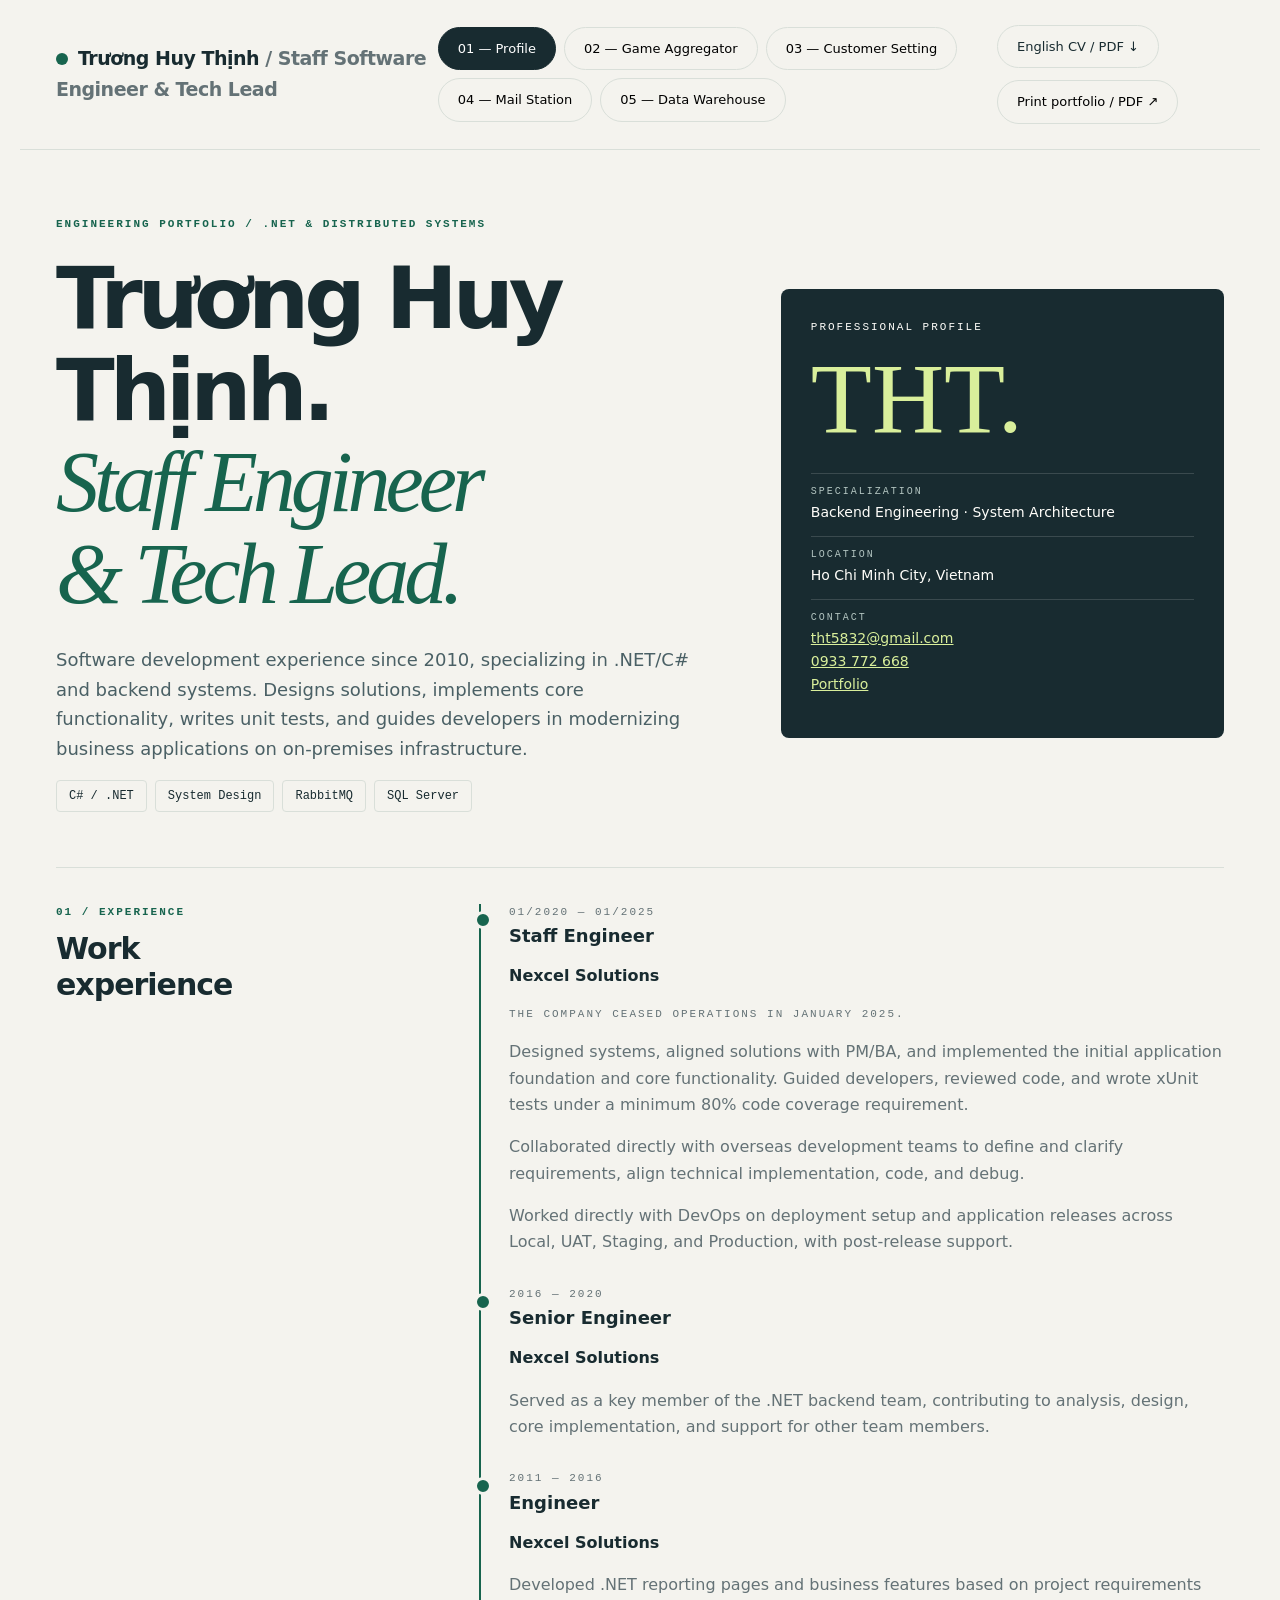
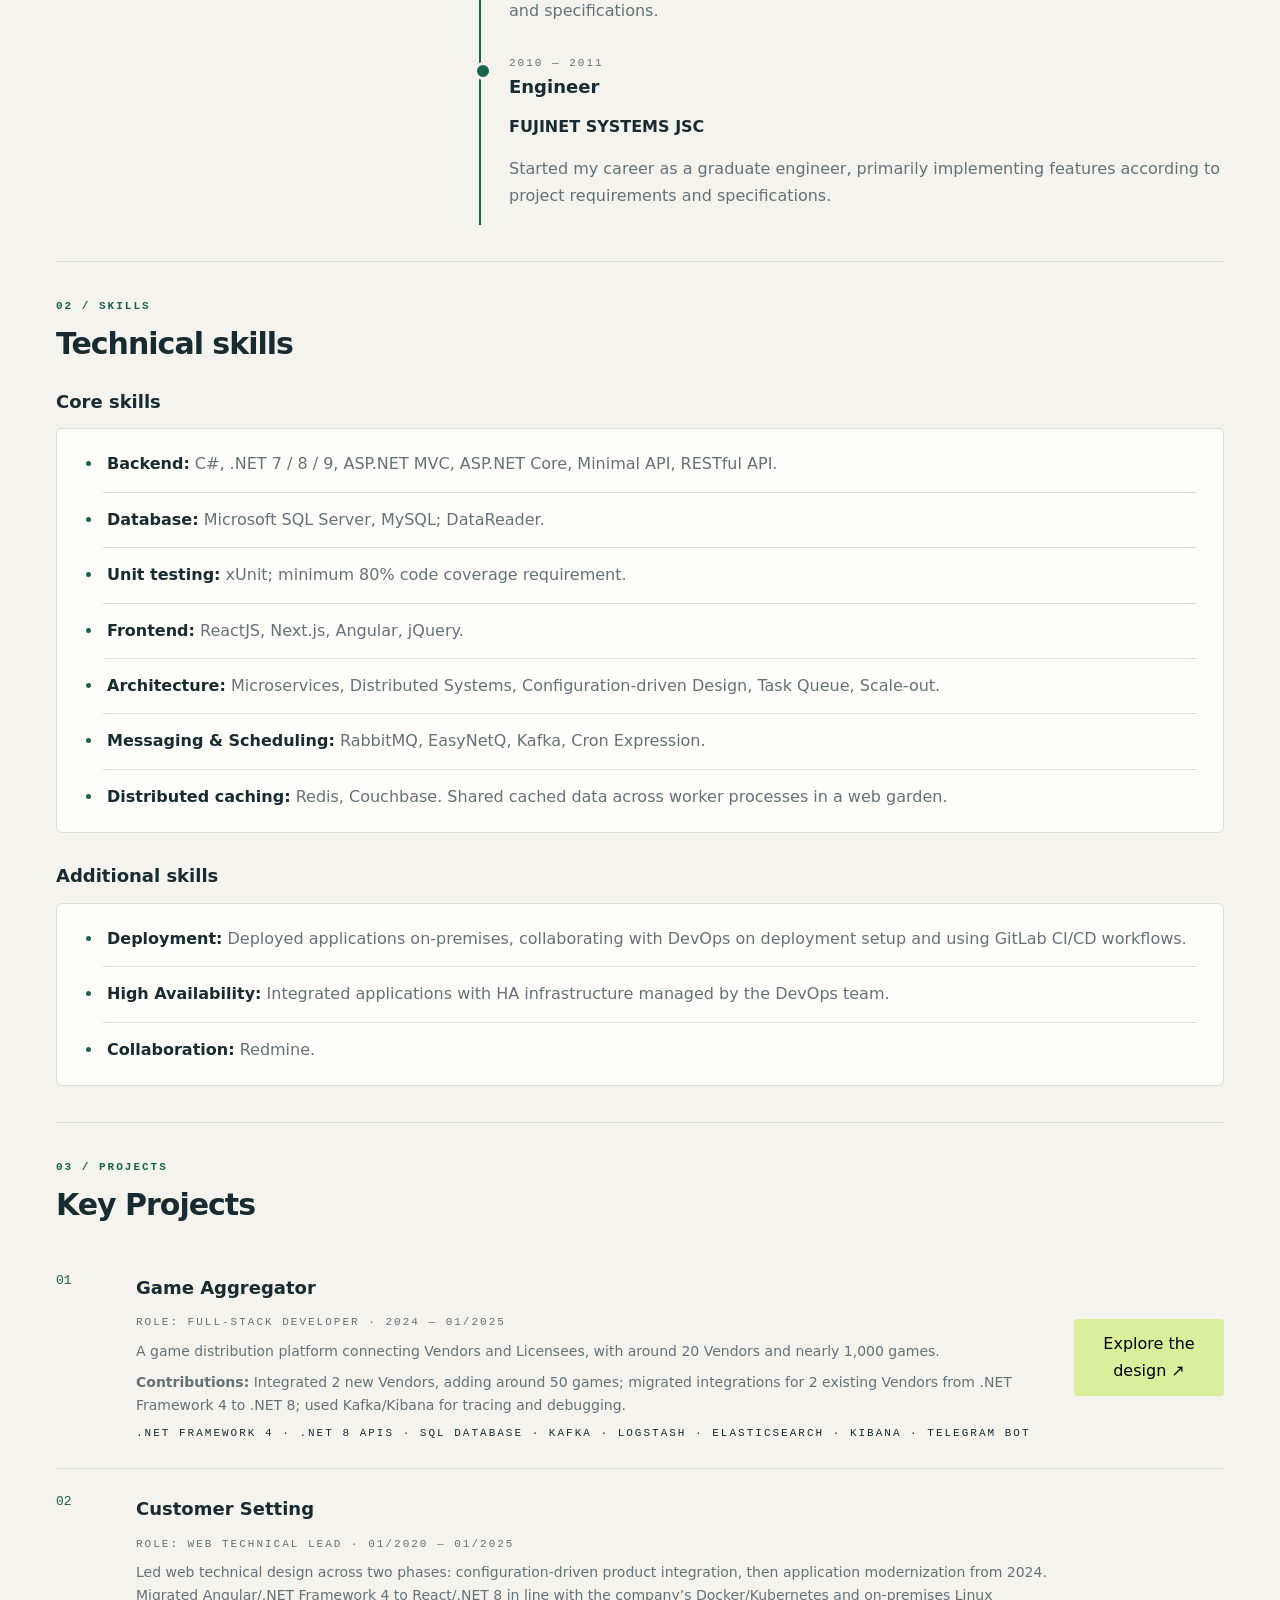
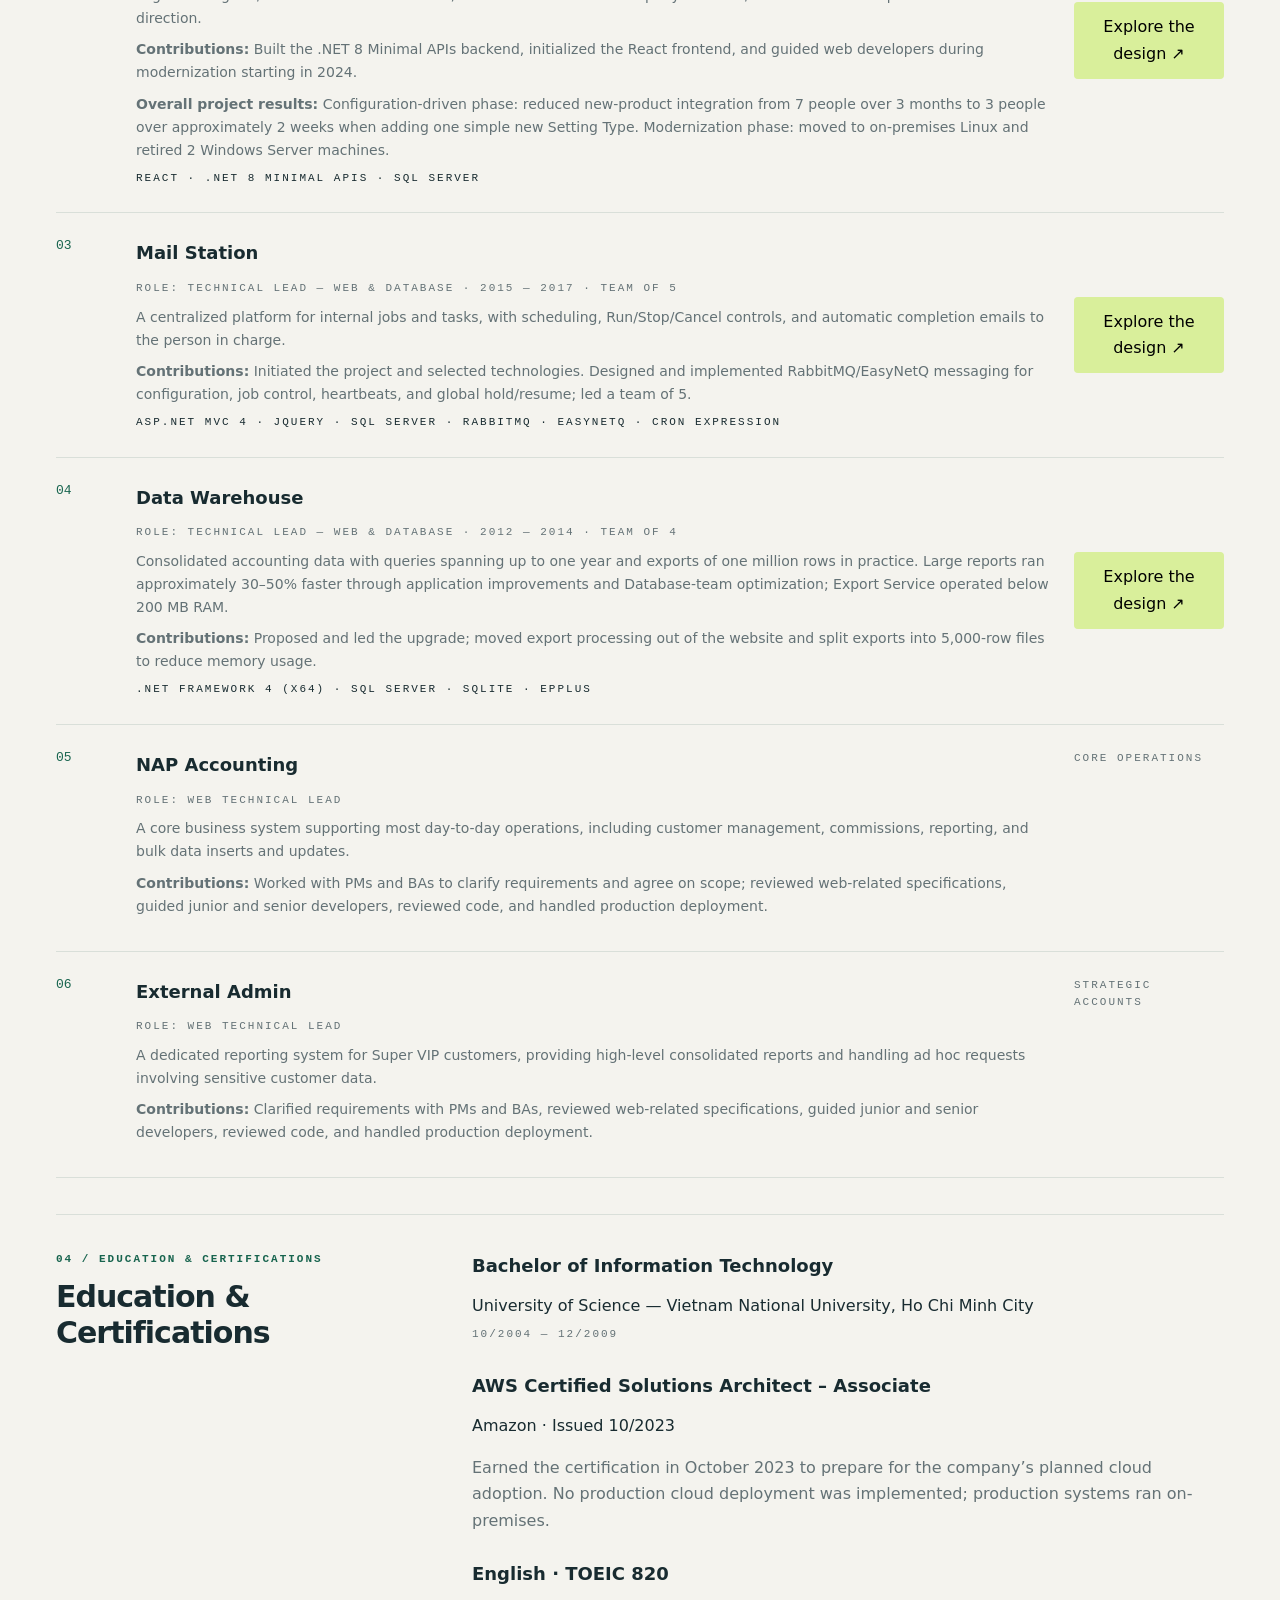
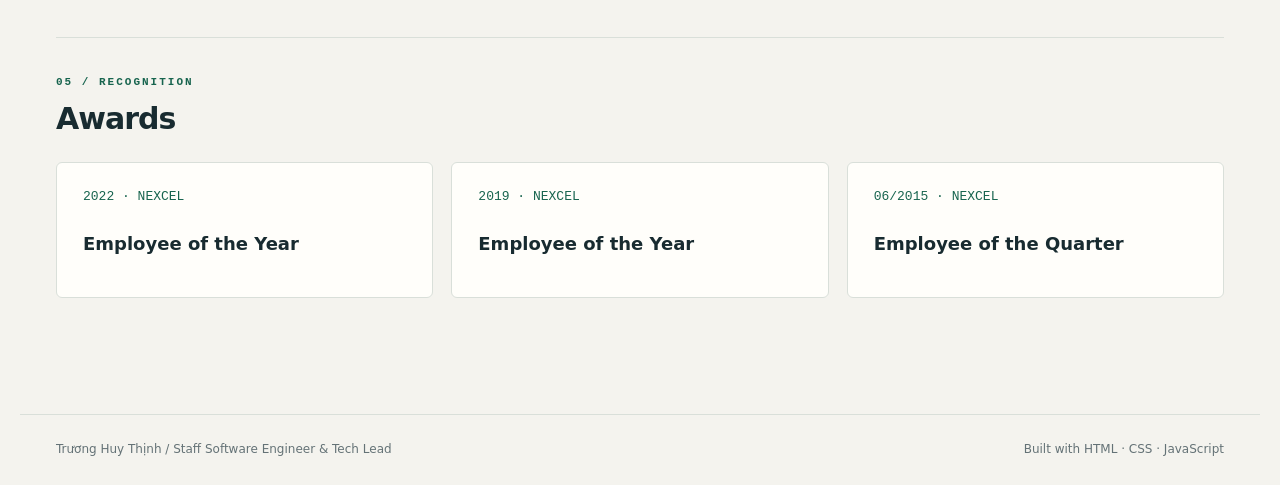
==== commit 4a9dc719: "Add Tech Lead to professional headline" ====
--- a/index.html
+++ b/index.html
@@ -23,9 +23,9 @@
 
 .ga-diagram{margin:20px 0}.ga-diagram svg{min-width:950px}@media print{#game-aggregator{break-before:page}.ga-diagram svg{min-width:0}}
 </style></head>
-<body><header><div class="brand"><i></i>Trương Huy Thịnh<span class="muted"> / Staff Software Engineer</span></div><nav role="tablist" aria-label="Portfolio"><button id="tab-profile" role="tab" aria-controls="profile" aria-selected="true" tabindex="0">01 — Profile</button><button id="tab-game-aggregator" role="tab" aria-controls="game-aggregator" aria-selected="false" tabindex="-1">02 — Game Aggregator</button><button id="tab-customer-setting" role="tab" aria-controls="customer-setting-case" aria-selected="false" tabindex="-1">03 — Customer Setting</button><button id="tab-mailstation" role="tab" aria-controls="mailstation" aria-selected="false" tabindex="-1">04 — Mail Station</button><button id="tab-warehouse" role="tab" aria-controls="warehouse" aria-selected="false" tabindex="-1">05 — Data Warehouse</button></nav><div class="header-actions"><a class="print cv-download" href="output/pdf/Thinh-Truong-CV.pdf" download="Thinh-Truong-CV.pdf">English CV / PDF ↓</a><button class="print" onclick="printPortfolio()">Print portfolio / PDF ↗</button></div></header>
+<body><header><div class="brand"><i></i>Trương Huy Thịnh<span class="muted"> / Staff Software Engineer &amp; Tech Lead</span></div><nav role="tablist" aria-label="Portfolio"><button id="tab-profile" role="tab" aria-controls="profile" aria-selected="true" tabindex="0">01 — Profile</button><button id="tab-game-aggregator" role="tab" aria-controls="game-aggregator" aria-selected="false" tabindex="-1">02 — Game Aggregator</button><button id="tab-customer-setting" role="tab" aria-controls="customer-setting-case" aria-selected="false" tabindex="-1">03 — Customer Setting</button><button id="tab-mailstation" role="tab" aria-controls="mailstation" aria-selected="false" tabindex="-1">04 — Mail Station</button><button id="tab-warehouse" role="tab" aria-controls="warehouse" aria-selected="false" tabindex="-1">05 — Data Warehouse</button></nav><div class="header-actions"><a class="print cv-download" href="output/pdf/Thinh-Truong-CV.pdf" download="Thinh-Truong-CV.pdf">English CV / PDF ↓</a><button class="print" onclick="printPortfolio()">Print portfolio / PDF ↗</button></div></header>
 <main><section id="profile" role="tabpanel" aria-labelledby="tab-profile">
-<div class="hero"><div><div class="eyebrow">Engineering portfolio / .NET & distributed systems</div><h1>Trương Huy Thịnh.<br><em>Staff Software<br>Engineer.</em></h1><p class="lead">Software development experience since 2010, specializing in .NET/C# and backend systems. Designs solutions, implements core functionality, writes unit tests, and guides developers in modernizing business applications on on-premises infrastructure.</p><div class="pills"><span class="pill">C# / .NET</span><span class="pill">System Design</span><span class="pill">RabbitMQ</span><span class="pill">SQL Server</span></div></div><aside class="identity"><div class="small">Professional profile</div><div class="monogram">THT.</div><dl><div><dt>Specialization</dt><dd>Backend Engineering · System Architecture</dd></div><div><dt>Location</dt><dd>Ho Chi Minh City, Vietnam</dd></div><div><dt>Contact</dt><dd><a style="color:var(--lime)" href="mailto:tht5832@gmail.com">tht5832@gmail.com</a><br><a style="color:var(--lime)" href="tel:+84933772668">0933 772 668</a><br><a style="color:var(--lime)" href="https://darkluker5832.github.io/my-cv/">Portfolio</a></dd></div></dl></aside></div>
+<div class="hero"><div><div class="eyebrow">Engineering portfolio / .NET & distributed systems</div><h1>Trương Huy Thịnh.<br><em>Staff Engineer<br>&amp; Tech Lead.</em></h1><p class="lead">Software development experience since 2010, specializing in .NET/C# and backend systems. Designs solutions, implements core functionality, writes unit tests, and guides developers in modernizing business applications on on-premises infrastructure.</p><div class="pills"><span class="pill">C# / .NET</span><span class="pill">System Design</span><span class="pill">RabbitMQ</span><span class="pill">SQL Server</span></div></div><aside class="identity"><div class="small">Professional profile</div><div class="monogram">THT.</div><dl><div><dt>Specialization</dt><dd>Backend Engineering · System Architecture</dd></div><div><dt>Location</dt><dd>Ho Chi Minh City, Vietnam</dd></div><div><dt>Contact</dt><dd><a style="color:var(--lime)" href="mailto:tht5832@gmail.com">tht5832@gmail.com</a><br><a style="color:var(--lime)" href="tel:+84933772668">0933 772 668</a><br><a style="color:var(--lime)" href="https://darkluker5832.github.io/my-cv/">Portfolio</a></dd></div></dl></aside></div>
 <section class="section split"><div><div class="eyebrow">01 / Experience</div><h2>Work<br>experience</h2></div><div class="timeline"><article><div class="small muted">01/2020 — 01/2025</div><h3>Staff Engineer</h3><p><b>Nexcel Solutions</b></p><p class="small muted">The company ceased operations in January 2025.</p><p class="muted">Designed systems, aligned solutions with PM/BA, and implemented the initial application foundation and core functionality. Guided developers, reviewed code, and wrote xUnit tests under a minimum 80% code coverage requirement.</p><p class="muted">Collaborated directly with overseas development teams to define and clarify requirements, align technical implementation, code, and debug.</p><p class="muted">Worked directly with DevOps on deployment setup and application releases across Local, UAT, Staging, and Production, with post-release support.</p></article><article style="margin-top:30px"><div class="small muted">2016 — 2020</div><h3>Senior Engineer</h3><p><b>Nexcel Solutions</b></p><p class="muted">Served as a key member of the .NET backend team, contributing to analysis, design, core implementation, and support for other team members.</p></article><article style="margin-top:30px"><div class="small muted">2011 — 2016</div><h3>Engineer</h3><p><b>Nexcel Solutions</b></p><p class="muted">Developed .NET reporting pages and business features based on project requirements and specifications.</p></article><article style="margin-top:30px"><div class="small muted">2010 — 2011</div><h3>Engineer</h3><p><b>FUJINET SYSTEMS JSC</b></p><p class="muted">Started my career as a graduate engineer, primarily implementing features according to project requirements and specifications.</p></article></div></section>
 <section class="section"><div class="eyebrow">02 / Skills</div><h2>Technical skills</h2><h3>Core skills</h3><ul class="tech-stacks"><li><strong>Backend:</strong> C#, .NET 7 / 8 / 9, ASP.NET MVC, ASP.NET Core, Minimal API, RESTful API.</li><li><strong>Database:</strong> Microsoft SQL Server, MySQL; DataReader.</li><li><strong>Unit testing:</strong> xUnit; <span>minimum 80% code coverage requirement.</span></li><li><strong>Frontend:</strong> ReactJS, Next.js, Angular, jQuery.</li><li><strong>Architecture:</strong> Microservices, Distributed Systems, Configuration-driven Design, Task Queue, Scale-out.</li><li><strong>Messaging & Scheduling:</strong> RabbitMQ, EasyNetQ, Kafka, Cron Expression.</li><li><strong>Distributed caching:</strong> Redis, Couchbase. <span>Shared cached data across worker processes in a web garden.</span></li></ul><h3 style="margin-top:28px">Additional skills</h3><ul class="tech-stacks"><li><strong>Deployment:</strong> <span>Deployed applications on-premises, collaborating with DevOps on deployment setup and using GitLab CI/CD workflows.</span></li><li><strong>High Availability:</strong> <span>Integrated applications with HA infrastructure managed by the DevOps team.</span></li><li><strong>Collaboration:</strong> Redmine.</li></ul></section>
 <section class="section"><div class="eyebrow">03 / Projects</div><h2>Key Projects</h2><article class="project"><span class="num">01</span><div><h3>Game Aggregator</h3><div class="small muted">Role: Full-stack Developer · 2024 — 01/2025</div><p>A game distribution platform connecting Vendors and Licensees, with around 20 Vendors and nearly 1,000 games.</p><p><b>Contributions:</b> Integrated 2 new Vendors, adding around 50 games; migrated integrations for 2 existing Vendors from .NET Framework 4 to .NET 8; used Kafka/Kibana for tracing and debugging.</p><div class="small">.NET Framework 4 · .NET 8 APIs · SQL Database · Kafka · Logstash · Elasticsearch · Kibana · Telegram Bot</div></div><button data-open-case="game-aggregator">Explore the design ↗</button></article><article class="project"><span class="num">02</span><div><h3 id="customer-setting">Customer Setting</h3><div class="small muted">Role: Web Technical Lead · 01/2020 — 01/2025</div>
@@ -44,7 +44,7 @@
 
 <section class="section split"><div><div class="eyebrow">04 / Education & Certifications</div><h2>Education &amp;<br>Certifications</h2></div><div><h3>Bachelor of Information Technology</h3><p>University of Science — Vietnam National University, Ho Chi Minh City<br><span class="small muted">10/2004 — 12/2009</span></p><h3 style="margin-top:25px">AWS Certified Solutions Architect – Associate</h3><p>Amazon · Issued 10/2023</p><p class="muted">Earned the certification in October 2023 to prepare for the company’s planned cloud adoption. No production cloud deployment was implemented; production systems ran on-premises.</p><h3 style="margin-top:25px">English · TOEIC 820</h3></div></section><section class="section"><div class="eyebrow">05 / Recognition</div><h2>Awards</h2><div class="grid3"><article class="card"><span class="num">2022 · NEXCEL</span><h3>Employee of the Year</h3></article><article class="card"><span class="num">2019 · NEXCEL</span><h3>Employee of the Year</h3></article><article class="card"><span class="num">06/2015 · NEXCEL</span><h3>Employee of the Quarter</h3></article></div></section>
 </section>
-<section id="game-aggregator" role="tabpanel" aria-labelledby="tab-game-aggregator" hidden><div class="title-row"><div><div class="eyebrow">Architecture case study / 01</div><h1 class="case-title">Game Aggregator<span style="color:var(--green)">.</span></h1><p class="lead">One game integration platform. Multiple Vendors and Licensees.</p><p class="small muted">Role: Full-stack Developer · 2024 — 01/2025</p></div><div class="pills"><span class="pill">.NET Framework 4</span><span class="pill">.NET 8 APIs</span><span class="pill">SQL Database</span><span class="pill">Kafka</span><span class="pill">Logstash / Elasticsearch / Kibana</span><span class="pill">Telegram Bot</span></div></div><section class="section" data-case-section="1"><div class="eyebrow">01 / Context &amp; current challenges</div><h2>Centralize game content from multiple providers</h2><p class="lead">The company licensed games from Vendors, combined them with internally developed games, and supplied them to Licensees/Partners. The overall platform covered around 20 Vendors and nearly 1,000 games across strategy, board games, card games, shooting, and other genres.</p><p>Each Licensee selected its own game offering based on strategy, performance, and campaigns rather than enabling the whole catalog. Integrating multiple Vendors and internal services made request tracing, result reconciliation, and billing verification important.</p></section>
+<section id="game-aggregator" role="tabpanel" aria-labelledby="tab-game-aggregator" hidden><div class="title-row"><div><h1 class="case-title">Game Aggregator<span style="color:var(--green)">.</span></h1><p class="lead">One game integration platform. Multiple Vendors and Licensees.</p><p class="small muted">Role: Full-stack Developer · 2024 — 01/2025</p></div><div class="pills"><span class="pill">.NET Framework 4</span><span class="pill">.NET 8 APIs</span><span class="pill">SQL Database</span><span class="pill">Kafka</span><span class="pill">Logstash / Elasticsearch / Kibana</span><span class="pill">Telegram Bot</span></div></div><section class="section" data-case-section="1"><div class="eyebrow">01 / Context &amp; current challenges</div><h2>Centralize game content from multiple providers</h2><p class="lead">The company licensed games from Vendors, combined them with internally developed games, and supplied them to Licensees/Partners. The overall platform covered around 20 Vendors and nearly 1,000 games across strategy, board games, card games, shooting, and other genres.</p><p>Each Licensee selected its own game offering based on strategy, performance, and campaigns rather than enabling the whole catalog. Integrating multiple Vendors and internal services made request tracing, result reconciliation, and billing verification important.</p></section>
 <section class="section" data-case-section="2"><div class="eyebrow">02 / Legacy system</div><h2>An existing platform with legacy integrations</h2><p>Game Aggregator was already operating when I joined and had been developed using .NET Framework 4. This legacy platform needed migration to .NET 8. Vendor games used their own technologies, such as Cocos, Unity, and other languages/engines. Game Aggregator integrated with Vendors and received game events; the Vendor game code was outside that migration scope.</p><p>My work focused on integrations, game-event ingestion, and modernization within the existing Game Aggregator architecture. I did not directly develop Game Portals or Vendor game source code.</p></section>
 <section class="section" data-case-section="3"><div class="eyebrow">03 / Improvement approach</div><h2>Extend integrations and modernize Game Aggregator</h2><div class="grid3"><article class="card"><h3>Integration &amp; migration</h3><p>Developed .NET 8 APIs to integrate 2 new Vendors and receive game events; migrated integrations for 2 existing Vendors from .NET Framework 4 to .NET 8.</p></article><article class="card"><h3>Cross-service tracing</h3><p>Services published trace events to Kafka. Logstash consumed them directly through its Kafka input, processed the logs, and sent them to Elasticsearch for storage and indexing. Kibana queried Elasticsearch to inspect requests, services, and parameters during debugging.</p></article><article class="card"><h3>Vendor-specific reconciliation</h3><p>Scheduled jobs compared Vendor, Game Aggregator, and Licensee data using Vendor-specific schedules. Mismatches triggered alerts to the relevant Telegram rooms for manual investigation.</p></article></div></section>
 <section class="section" data-case-section="4"><div class="eyebrow">04 / Individual contribution</div><h2>Full-stack development within the existing system</h2><p>As a full-stack developer, integrated 2 new Vendors with around 50 games and implemented event ingestion. Migrated the integrations for 2 existing Vendors from .NET Framework 4 to .NET 8. Used the existing tracing pipeline: services published to Kafka, Logstash consumed and sent logs to Elasticsearch, and Kibana supported investigation during implementation and debugging.</p><p>The architecture and tracing/reconciliation mechanisms were existing platform capabilities; my individual contribution focused on assigned integrations and changes.</p></section>
@@ -52,7 +52,7 @@
 <section class="section" data-case-section="6"><div class="eyebrow">06 / Outcome</div><h2>Integrated 2 new Vendors and migrated 2 existing Vendor integrations</h2><div class="grid3"><article class="card"><h3>2 new Vendors integrated</h3><p>Implemented Vendor integrations and game-event ingestion within the existing Game Aggregator platform.</p></article><article class="card"><h3>Around 50 games added</h3><p>Made the new Vendors’ games available through the platform as part of those integrations.</p></article><article class="card"><h3>2 Vendor integrations migrated</h3><p>Migrated existing Vendor integrations from .NET Framework 4 to .NET 8.</p></article></div><p class="legend">These results describe my integration work. Vendor teams developed the games; the overall platform scale is described in the project overview.</p></section>
 </section>
 <section id="customer-setting-case" role="tabpanel" aria-labelledby="tab-customer-setting" hidden>
-<div class="title-row"><div><div class="eyebrow">Architecture case study / 02</div><h1 class="case-title">Customer Setting<span style="color:var(--green)">.</span></h1><p class="lead">From per-product cloning to reusable Setting Types.</p><p class="small muted">Role: Web Technical Lead · 01/2020 — 01/2025</p></div><div class="pills"><span class="pill">React JS</span><span class="pill">.NET 8 LTS · Minimal APIs</span><span class="pill">SQL Server</span></div></div>
+<div class="title-row"><div><h1 class="case-title">Customer Setting<span style="color:var(--green)">.</span></h1><p class="lead">From per-product cloning to reusable Setting Types.</p><p class="small muted">Role: Web Technical Lead · 01/2020 — 01/2025</p></div><div class="pills"><span class="pill">React JS</span><span class="pill">.NET 8 LTS · Minimal APIs</span><span class="pill">SQL Server</span></div></div>
 <section class="section" data-case-section="1"><div class="eyebrow">01 / Context &amp; current challenges</div><h2>New product integration required extensive copying</h2><p class="lead">Customer Setting manages groups of business settings for each product. The legacy system expanded by cloning a similar product, duplicating shared logic and requiring changes and checks across multiple layers.</p><p>Before modernization, a new product required 3 developers, 2 QC engineers, and 2 Database Developers working full-time for 3 months. The goal was to reuse shared behavior and reduce integration effort.</p></section>
 <section class="section" data-case-section="2"><div class="eyebrow">02 / Legacy system</div><h2>Clone frontend, backend, and DB objects per product</h2><p>With Angular and .NET Framework 4, the team selected the closest existing product, cloned its database objects and frontend/backend code, then implemented the differences.</p><div class="diagram cs-diagram"><svg viewBox="0 0 1080 410" role="img" aria-labelledby="cs-old-component" font-family="system-ui"><title id="cs-old-component">Customer Setting — legacy components</title><defs><marker id="cs-old-component-arrow" markerWidth="9" markerHeight="9" refX="8" refY="4" orient="auto"><path d="M1 1L8 4L1 7" fill="none" stroke="#17644e" stroke-width="1.5"/></marker></defs><text x="25" y="30" font-size="17" fill="#182b30">Before: a separate implementation for each product</text><rect x="25" y="60" width="320" height="75" rx="7" fill="#f4f3ee" stroke="#aebeb5"/><text x="43" y="90" font-size="17" fill="#182b30">Product A · Angular</text><text x="43" y="119" font-size="13" fill="#182b30">Product-specific frontend</text><path d="M185 135L185 165" fill="none" stroke="#17644e" stroke-width="1.6" marker-end="url(#cs-old-component-arrow)"/><rect x="25" y="165" width="320" height="75" rx="7" fill="#f4f3ee" stroke="#aebeb5"/><text x="43" y="195" font-size="17" fill="#182b30">Product A · .NET Framework 4</text><text x="43" y="224" font-size="13" fill="#182b30">Product-specific backend</text><path d="M185 240L185 270" fill="none" stroke="#17644e" stroke-width="1.6" marker-end="url(#cs-old-component-arrow)"/><rect x="25" y="270" width="320" height="105" rx="7" fill="#f4f3ee" stroke="#aebeb5"/><text x="43" y="300" font-size="17" fill="#182b30">Product A · SQL Server</text><text x="43" y="329" font-size="13" fill="#182b30">Tables · Stored procedures</text><text x="43" y="354" font-size="13" fill="#182b30">Functions · Triggers</text><rect x="380" y="60" width="320" height="75" rx="7" fill="#f4f3ee" stroke="#aebeb5"/><text x="398" y="90" font-size="17" fill="#182b30">Product B · Angular</text><text x="398" y="119" font-size="13" fill="#182b30">Product-specific frontend</text><path d="M540 135L540 165" fill="none" stroke="#17644e" stroke-width="1.6" marker-end="url(#cs-old-component-arrow)"/><rect x="380" y="165" width="320" height="75" rx="7" fill="#f4f3ee" stroke="#aebeb5"/><text x="398" y="195" font-size="17" fill="#182b30">Product B · .NET Framework 4</text><text x="398" y="224" font-size="13" fill="#182b30">Product-specific backend</text><path d="M540 240L540 270" fill="none" stroke="#17644e" stroke-width="1.6" marker-end="url(#cs-old-component-arrow)"/><rect x="380" y="270" width="320" height="105" rx="7" fill="#f4f3ee" stroke="#aebeb5"/><text x="398" y="300" font-size="17" fill="#182b30">Product B · SQL Server</text><text x="398" y="329" font-size="13" fill="#182b30">Tables · Stored procedures</text><text x="398" y="354" font-size="13" fill="#182b30">Functions · Triggers</text><rect x="735" y="60" width="320" height="75" rx="7" fill="#f4f3ee" stroke="#aebeb5"/><text x="753" y="90" font-size="17" fill="#182b30">New Product · Angular</text><text x="753" y="119" font-size="13" fill="#182b30">Product-specific frontend</text><path d="M895 135L895 165" fill="none" stroke="#17644e" stroke-width="1.6" marker-end="url(#cs-old-component-arrow)"/><rect x="735" y="165" width="320" height="75" rx="7" fill="#f4f3ee" stroke="#aebeb5"/><text x="753" y="195" font-size="17" fill="#182b30">New Product · .NET Framework 4</text><text x="753" y="224" font-size="13" fill="#182b30">Product-specific backend</text><path d="M895 240L895 270" fill="none" stroke="#17644e" stroke-width="1.6" marker-end="url(#cs-old-component-arrow)"/><rect x="735" y="270" width="320" height="105" rx="7" fill="#f4f3ee" stroke="#aebeb5"/><text x="753" y="300" font-size="17" fill="#182b30">New Product · SQL Server</text><text x="753" y="329" font-size="13" fill="#182b30">Tables · Stored procedures</text><text x="753" y="354" font-size="13" fill="#182b30">Functions · Triggers</text></svg></div><p class="legend">Columns represent product-specific code and database objects; they do not imply separate databases or servers.</p><div class="grid3" style="margin-top:22px"><article class="card"><h3>Duplication across layers</h3><p>One integration involved Angular, backend code, tables, stored procedures, functions, and triggers.</p></article><article class="card"><h3>Fragmented maintenance</h3><p>The same behavior lived in multiple copies, increasing the number of places to check when shared business rules changed.</p></article><article class="card"><h3>Unclear reuse boundaries</h3><p>Product-specific behavior was mixed with reusable behavior, so each new branch carried another copy of the existing code.</p></article></div><h3>Legacy integration flow</h3><div class="diagram cs-diagram"><svg viewBox="0 0 1080 525" role="img" aria-labelledby="cs-old-sequence" font-family="system-ui"><title id="cs-old-sequence">Legacy product onboarding sequence</title><defs><marker id="cs-old-sequence-arrow" markerWidth="9" markerHeight="9" refX="8" refY="4" orient="auto"><path d="M1 1L8 4L1 7" fill="none" stroke="#17644e" stroke-width="1.5"/></marker></defs><rect x="15" y="15" width="210" height="55" rx="7" fill="#e3efcc" stroke="#aebeb5"/><text x="33" y="45" font-size="17" fill="#182b30">Developer</text><path d="M120 70V510" stroke="#aebeb5" stroke-dasharray="5 6"/><rect x="435" y="15" width="210" height="55" rx="7" fill="#f4f3ee" stroke="#aebeb5"/><text x="453" y="45" font-size="17" fill="#182b30">Existing Product</text><path d="M540 70V510" stroke="#aebeb5" stroke-dasharray="5 6"/><rect x="855" y="15" width="210" height="55" rx="7" fill="#f4f3ee" stroke="#aebeb5"/><text x="873" y="45" font-size="17" fill="#182b30">New Product</text><path d="M960 70V510" stroke="#aebeb5" stroke-dasharray="5 6"/><path d="M120 120L540 120" fill="none" stroke="#17644e" stroke-width="1.6" marker-end="url(#cs-old-sequence-arrow)"/><text x="330" y="108" text-anchor="middle" font-size="13" fill="#17644e">1. Select the closest existing product</text><path d="M540 196L960 196" fill="none" stroke="#17644e" stroke-width="1.6" marker-end="url(#cs-old-sequence-arrow)"/><text x="750" y="184" text-anchor="middle" font-size="13" fill="#17644e">2. Clone tables, procedures, functions, triggers</text><path d="M540 272L960 272" fill="none" stroke="#17644e" stroke-width="1.6" marker-end="url(#cs-old-sequence-arrow)"/><text x="750" y="260" text-anchor="middle" font-size="13" fill="#17644e">3. Clone Angular frontend and .NET 4 backend</text><path d="M120 348L960 348" fill="none" stroke="#17644e" stroke-width="1.6" marker-end="url(#cs-old-sequence-arrow)"/><text x="540" y="336" text-anchor="middle" font-size="13" fill="#17644e">4. Implement business differences</text><path d="M120 424L960 424" fill="none" stroke="#17644e" stroke-width="1.6" marker-end="url(#cs-old-sequence-arrow)"/><text x="540" y="412" text-anchor="middle" font-size="13" fill="#17644e">5. Verify and deploy the new product branch</text></svg></div></section>
 <section class="section" data-case-section="3"><div class="eyebrow">03 / Improvement approach</div><h2>Reuse Setting Types instead of cloning products</h2><p>Phase 1 — through early 2024: replaced per-product cloning with Product ID → Setting Type ID configuration. The integration staffing and lead-time improvements below belong to this phase.</p><p>Phase 2 — from 2024: modernized to React/.NET 8 in line with the company’s Docker/Kubernetes direction, moved to on-premises Linux, and retired 2 Windows Server machines.</p><div class="grid3"><article class="card"><h3>Separate units of behavior</h3><p>Each Setting Type has an identifier and an implementation shared across products; unsupported behavior is added only when needed.</p></article><article class="card"><h3>Map through configuration</h3><p>A Product ID maps to a set of Setting Type IDs. When all types exist, a product is added through mapping configuration instead of copying application layers.</p></article><article class="card"><h3>Modernize the web application</h3><p>Migrated Angular and .NET Framework 4 to React and .NET 8 Minimal APIs, combining shared design with collaboration across Database, QC, and PM/BA.</p></article></div></section>
@@ -60,7 +60,7 @@
 <section class="section" data-case-section="5"><div class="eyebrow">05 / New system</div><h2>A shared application configured per product</h2><p>After modernization, Customer Setting ran on on-premises Linux in line with the company’s Docker/Kubernetes direction; 2 legacy Windows Server machines were retired. The diagram below shows logical application components, not Kubernetes topology.</p><p>Each product and Setting Type has its own ID. Commission, Position Taking, and Max per Games are examples of Setting Types; a product combines multiple types according to its business needs.</p><div class="diagram cs-diagram"><svg viewBox="0 0 1080 560" role="img" aria-labelledby="cs-new-component" font-family="system-ui"><title id="cs-new-component">Customer Setting — configuration-driven components</title><defs><marker id="cs-new-component-arrow" markerWidth="9" markerHeight="9" refX="8" refY="4" orient="auto"><path d="M1 1L8 4L1 7" fill="none" stroke="#17644e" stroke-width="1.5"/></marker></defs><rect x="330" y="20" width="420" height="85" rx="7" fill="#e3efcc" stroke="#aebeb5"/><text x="348" y="50" font-size="17" fill="#182b30">«component» React JS</text><text x="348" y="79" font-size="13" fill="#182b30">Customer Setting frontend</text><path d="M540 105L540 140" fill="none" stroke="#17644e" stroke-width="1.6" marker-end="url(#cs-new-component-arrow)"/><rect x="225" y="140" width="630" height="90" rx="7" fill="#e3efcc" stroke="#aebeb5"/><text x="243" y="170" font-size="17" fill="#182b30">«component» .NET 8 LTS · Minimal APIs</text><text x="243" y="199" font-size="13" fill="#182b30">Shared backend · Product ID + Setting Type ID</text><path d="M380 230L230 280" fill="none" stroke="#17644e" stroke-width="1.6" marker-end="url(#cs-new-component-arrow)"/><path d="M700 230L820 280" fill="none" stroke="#17644e" stroke-width="1.6" marker-end="url(#cs-new-component-arrow)"/><rect x="20" y="280" width="420" height="120" rx="7" fill="#f4f3ee" stroke="#aebeb5"/><text x="38" y="310" font-size="17" fill="#182b30">«logical component» Setting Types</text><text x="38" y="339" font-size="13" fill="#182b30">Commission · Position Taking · Max per Games</text><text x="38" y="364" font-size="13" fill="#182b30">Reusable implementations by Setting Type ID</text><rect x="580" y="280" width="480" height="120" rx="7" fill="#e3efcc" stroke="#aebeb5"/><text x="598" y="310" font-size="17" fill="#182b30">«configuration» Product → Setting Types</text><text x="598" y="339" font-size="13" fill="#182b30">Product ID: 20</text><text x="598" y="364" font-size="13" fill="#182b30">Setting Type IDs: [1, 3, 9, 12]</text><path d="M230 400L400 445" fill="none" stroke="#17644e" stroke-width="1.6" marker-end="url(#cs-new-component-arrow)"/><path d="M820 400L680 445" fill="none" stroke="#17644e" stroke-width="1.6" marker-end="url(#cs-new-component-arrow)"/><rect x="225" y="445" width="630" height="80" rx="7" fill="#f4f3ee" stroke="#aebeb5"/><text x="243" y="475" font-size="17" fill="#182b30">«database» Microsoft SQL Server</text><text x="243" y="504" font-size="13" fill="#182b30">Customer Setting data and configuration</text></svg></div><p class="legend">This logical component diagram shows responsibilities and configuration relationships, not deployment topology or a physical schema. IDs 1, 3, 9, and 12 are illustrative and are not mapped to specific type names.</p><h3>New integration flow</h3><p>With the legacy approach, even cloning a similar product required retesting all copied code. With the new approach, when all required Setting Types are already supported, onboarding only adds product mapping configuration; it requires no code changes or full retesting of the shared code as a separate cloned branch.</p><div class="diagram cs-diagram"><svg viewBox="0 0 1080 525" role="img" aria-labelledby="cs-new-sequence" font-family="system-ui"><title id="cs-new-sequence">Configuration-driven product onboarding sequence</title><defs><marker id="cs-new-sequence-arrow" markerWidth="9" markerHeight="9" refX="8" refY="4" orient="auto"><path d="M1 1L8 4L1 7" fill="none" stroke="#17644e" stroke-width="1.5"/></marker></defs><rect x="15" y="15" width="210" height="55" rx="7" fill="#e3efcc" stroke="#aebeb5"/><text x="33" y="45" font-size="17" fill="#182b30">Developer</text><path d="M120 70V510" stroke="#aebeb5" stroke-dasharray="5 6"/><rect x="435" y="15" width="210" height="55" rx="7" fill="#f4f3ee" stroke="#aebeb5"/><text x="453" y="45" font-size="17" fill="#182b30">Setting Types</text><path d="M540 70V510" stroke="#aebeb5" stroke-dasharray="5 6"/><rect x="855" y="15" width="210" height="55" rx="7" fill="#f4f3ee" stroke="#aebeb5"/><text x="873" y="45" font-size="17" fill="#182b30">Product Config</text><path d="M960 70V510" stroke="#aebeb5" stroke-dasharray="5 6"/><path d="M120 120L540 120" fill="none" stroke="#17644e" stroke-width="1.6" marker-end="url(#cs-new-sequence-arrow)"/><text x="330" y="108" text-anchor="middle" font-size="13" fill="#17644e">1. Identify required Setting Types</text><path d="M540 196L120 196" fill="none" stroke="#17644e" stroke-width="1.6" marker-end="url(#cs-new-sequence-arrow)"/><text x="330" y="184" text-anchor="middle" font-size="13" fill="#17644e">2. Check existing types</text><path d="M120 272L540 272" fill="none" stroke="#17644e" stroke-width="1.6" marker-end="url(#cs-new-sequence-arrow)"/><text x="330" y="260" text-anchor="middle" font-size="13" fill="#17644e">3. If missing: assign an ID and implement a new type</text><path d="M120 348L960 348" fill="none" stroke="#17644e" stroke-width="1.6" marker-end="url(#cs-new-sequence-arrow)"/><text x="540" y="336" text-anchor="middle" font-size="13" fill="#17644e">4. Add Product 20 → [1, 3, 9, 12]</text><path d="M960 424L540 424" fill="none" stroke="#17644e" stroke-width="1.6" marker-end="url(#cs-new-sequence-arrow)"/><text x="750" y="412" text-anchor="middle" font-size="13" fill="#17644e">5. Reuse implementations of existing types</text></svg></div><p class="legend">This is the development team’s product-onboarding flow, not an API runtime trace. If all required Setting Types already exist, the new-type implementation step is skipped.</p><div class="grid3" style="margin-top:22px"><article class="card"><h3>Product ID</h3><p>Identifies the product independently of the combination of Setting Types it uses.</p></article><article class="card"><h3>Setting Type ID</h3><p>Identifies a type of behavior reusable across products. A new type needs to be created and implemented once.</p></article><article class="card"><h3>Mapping configuration</h3><p>For example, Product 20 uses [1, 3, 9, 12]. For supported types, onboarding adds configuration instead of cloning every layer.</p></article></div></section>
 <section class="section" data-case-section="6"><div class="eyebrow">06 / Outcome</div><h2>Outcomes by phase</h2><p class="legend">The configuration-driven phase reduced product integration effort; modernization from 2024 moved the system to on-premises Linux.</p><h3>Phase 1: reduced product integration effort</h3><p><b>Overall project results:</b> Web Development, Database, QC, and PM/BA are separate teams. Personal responsibility focused on web technical design and implementation; the results below reflect the combined project effort.</p><div class="grid3"><article class="card"><span class="num">Before modernization</span><h3>3 dev · 2 QC · 2 Database Developer</h3><p>3 months · full-time / new product</p></article><article class="card"><span class="num">One simple new Setting Type</span><h3>1 dev · 1 QC · 1 Database Developer</h3><p>Approximately 2 weeks / new product</p></article><article class="card"><span class="num">All Setting Types reused</span><h3>1 QC engineer · Developer supports deployment</h3><p>Approximately 1 week / new product</p><p>Only mapping configuration and light testing are needed; no new Setting Type implementation is required.</p></article></div><p>Reported overall integration scope: around 20 new products.</p><p class="lead">Products sharing supported business behavior were integrated through configuration. New code was reserved for unsupported Setting Types or product-specific behavior, rather than copying an entire existing product.</p><article class="card" style="margin-top:22px"><h3>Phase 2: retired 2 Windows Server machines</h3><p>The system moved to on-premises Linux and retired 2 legacy Windows Server machines, reducing the Windows infrastructure maintained for the project.</p></article></section>
 </section>
-<section id="mailstation" role="tabpanel" aria-labelledby="tab-mailstation" hidden><div class="title-row"><div><div class="eyebrow">Architecture case study / 03</div><h1 class="case-title">Mail Station<span style="color:var(--green)">.</span></h1><p class="lead">Centralized management.<br>Distributed execution by team.</p><p class="small muted">Role: Technical Lead — Web &amp; Database · 2015 — 2017 · Team of 5</p></div><div class="pills"><span class="pill">RabbitMQ + EasyNetQ</span><span class="pill">Request / Response</span><span class="pill">Pub / Sub</span></div></div>
+<section id="mailstation" role="tabpanel" aria-labelledby="tab-mailstation" hidden><div class="title-row"><div><h1 class="case-title">Mail Station<span style="color:var(--green)">.</span></h1><p class="lead">Centralized management.<br>Distributed execution by team.</p><p class="small muted">Role: Technical Lead — Web &amp; Database · 2015 — 2017 · Team of 5</p></div><div class="pills"><span class="pill">RabbitMQ + EasyNetQ</span><span class="pill">Request / Response</span><span class="pill">Pub / Sub</span></div></div>
 <section class="section" data-case-section="1"><div class="eyebrow">01 / Context &amp; current challenges</div><h2>Distributed jobs without a central view</h2><p class="lead">Each team managed internal jobs with its own tools. When jobs for a partner needed to be reviewed or stopped, the company lacked a central inventory to identify every active task.</p><p>When a partner contract ended, the lack of a central job inventory made it difficult to identify and stop every related task, creating a risk of continued data delivery after the contract had expired.</p></section>
 <section class="section" data-case-section="2"><div class="eyebrow">02 / Legacy system</div><h2>Team-owned scheduling and operations</h2><div class="grid3"><article class="card"><h3>Team jobs</h3><p>Teams primarily used Windows Task Scheduler for internal tasks, with schedules and operations spread across teams.</p></article><article class="card"><h3>Database team jobs</h3><p>The Database team used SQL Server Agent and Database Mail to email results after job completion.</p></article><article class="card"><h3>No shared inventory</h3><p>There was no shared administration page to search by partner, monitor status, and control all internal jobs.</p></article></div></section>
 <section class="section" data-case-section="3"><div class="eyebrow">03 / Improvement approach</div><h2>Central administration, execution at the Client</h2><div class="grid3"><article class="card"><h3>One configuration source</h3><p>Admin stores job information, cron, email configuration, and team permissions in SQL Server; Clients fetch current configuration at startup.</p></article><article class="card"><h3>Messaging-based control</h3><p>Request/Response retrieves job information. Pub/Sub carries cron changes and Run/Stop/Cancel commands; business logic remains in the Client JobTask.</p></article><article class="card"><h3>Availability monitoring</h3><p>Clients send a heartbeat every minute. Job List shows Not Available when the latest heartbeat is more than 5 minutes old.</p></article></div></section>
@@ -99,7 +99,7 @@
 <section class="section" data-case-section="6"><div class="eyebrow">06 / Outcome</div><h2>Company-wide internal job management on one page</h2><div class="comparison"><table><thead><tr><th scope="col">Criterion</th><th scope="col">Before modernization</th><th scope="col">After modernization</th></tr></thead><tbody><tr><th scope="row">Discovery</th><td>Jobs scattered across teams and tools</td><td>One Admin page for all internal jobs</td></tr><tr><th scope="row">Partner contract termination</th><td>Difficult to identify all jobs still sending data</td><td>Search/filter by partner name to identify and disable related jobs</td></tr><tr><th scope="row">Operations</th><td>No shared monitoring and control page</td><td>Central schedules, Run/Stop/Cancel, and heartbeat status</td></tr></tbody></table></div></section>
 </section>
 <section id="warehouse" role="tabpanel" aria-labelledby="tab-warehouse" hidden>
-<div class="title-row"><div><div class="eyebrow">Architecture case study / 04</div><h1 class="case-title">Data Warehouse<span style="color:var(--green)">.</span></h1><p class="lead">Consolidated accounting data.<br>Queue-based Excel exports.</p><p class="small muted">Role: Technical Lead — Web &amp; Database · 2012 — 2014 · Team of 4</p></div><div class="pills"><span class="pill">.NET Framework 4 (x64)</span><span class="pill">SQL Server</span><span class="pill">SQLite Queue</span><span class="pill">Async Excel Export · EPPlus</span></div></div>
+<div class="title-row"><div><h1 class="case-title">Data Warehouse<span style="color:var(--green)">.</span></h1><p class="lead">Consolidated accounting data.<br>Queue-based Excel exports.</p><p class="small muted">Role: Technical Lead — Web &amp; Database · 2012 — 2014 · Team of 4</p></div><div class="pills"><span class="pill">.NET Framework 4 (x64)</span><span class="pill">SQL Server</span><span class="pill">SQLite Queue</span><span class="pill">Async Excel Export · EPPlus</span></div></div>
 <section class="section" data-case-section="1"><div class="eyebrow">01 / Context &amp; current challenges</div><h2>Large exports disrupted the website</h2><p class="lead">The system consolidated accounting data and exported Excel reports. Large exports frequently caused OutOfMemoryException, forcing DBAs to query and deliver customer data manually.</p><p>Concurrent exports made the website unresponsive, overloaded the server, and affected other websites on the same host. Queries spanning more than three months could take over 10 minutes; the original developers had left, making legacy analysis harder.</p></section>
 <section class="section" data-case-section="2"><div class="eyebrow">02 / Legacy system</div><h2>Queries and Excel generation inside the web process</h2><p>The website ran queries and generated Excel in the web-serving process. A DataSet loaded the entire result into memory before writing files; the Windows 32-bit environment made memory limits a critical bottleneck.</p><div class="diagram sequence-diagram"><svg viewBox="0 0 1100 495" role="img" aria-labelledby="dw-legacy-title"><title id="dw-legacy-title">Legacy export flow</title><defs><marker id="dw-legacy-arrow" markerWidth="9" markerHeight="9" refX="8" refY="4" orient="auto"><path d="M1 1L8 4L1 7" fill="none" stroke="#17644e" stroke-width="1.5"/></marker></defs><rect x="15.0" y="15" width="230" height="52" rx="6" fill="#e3efcc" stroke="#aebeb5"/><text x="130.0" y="47" text-anchor="middle" class="seq-actor">User</text><path d="M130.0 67V480" stroke="#b8c5bc" stroke-dasharray="5 6"/><rect x="435.0" y="15" width="230" height="52" rx="6" fill="#f4f3ee" stroke="#aebeb5"/><text x="550.0" y="47" text-anchor="middle" class="seq-actor">Website / web process</text><path d="M550.0 67V480" stroke="#b8c5bc" stroke-dasharray="5 6"/><rect x="855.0" y="15" width="230" height="52" rx="6" fill="#f4f3ee" stroke="#aebeb5"/><text x="970.0" y="47" text-anchor="middle" class="seq-actor">SQL database</text><path d="M970.0 67V480" stroke="#b8c5bc" stroke-dasharray="5 6"/><path d="M130.0 120H550.0" fill="none" stroke="#17644e" stroke-width="1.5" marker-end="url(#dw-legacy-arrow)"/><text x="340.0" y="108" text-anchor="middle" class="seq-label">1. Submit export request</text><path d="M550.0 196H970.0" fill="none" stroke="#17644e" stroke-width="1.5" marker-end="url(#dw-legacy-arrow)"/><text x="760.0" y="184" text-anchor="middle" class="seq-label">2. Query report data</text><path d="M970.0 272H550.0" fill="none" stroke="#17644e" stroke-width="1.5" marker-end="url(#dw-legacy-arrow)"/><text x="760.0" y="260" text-anchor="middle" class="seq-label">3. Load all results into a DataSet</text><path d="M550.0 348h65v24h-65" fill="none" stroke="#17644e" stroke-width="1.5" marker-end="url(#dw-legacy-arrow)"/><text x="562.0" y="336" text-anchor="start" class="seq-label">4. Generate Excel inside web process</text><path d="M550.0 424H130.0" fill="none" stroke="#17644e" stroke-width="1.5" marker-end="url(#dw-legacy-arrow)"/><text x="340.0" y="412" text-anchor="middle" class="seq-label">5. Return file; may run out of memory</text></svg></div></section>
 <section class="section" data-case-section="3"><div class="eyebrow">03 / Improvement approach</div><h2>Separate exports from the website and bound memory use</h2><div class="grid3"><article class="card"><h3>Queue and Export Service</h3><p>The website writes requests to a SQLite queue. Two Export Services on two servers process requests, isolating heavy work from the web process.</p></article><article class="card"><h3>Query the relevant data</h3><p>The Database team split data by age across three databases on three servers and tuned stored procedures. Export Service queries the relevant databases concurrently for the report period.</p></article><article class="card"><h3>Stream rows and split files</h3><p>DataReader reads one record at a time; each Excel file contains at most 5,000 rows. Files are zipped and delivered through an emailed download link.</p></article></div></section>
@@ -141,7 +141,7 @@
 <section class="section" data-case-section="6"><div class="eyebrow">06 / Outcome</div><h2>One million rows exported with memory below 200 MB</h2><div class="grid3"><article class="card"><h3>Approximately 30–50% faster</h3><p>Large reports ran faster through data splitting, concurrent queries across three servers, and stored-procedure tuning by the Database team. This was a combined project result.</p></article><article class="card"><h3>Below 200 MB RAM</h3><p>Export Service operated steadily below 200 MB RAM; OutOfMemoryException no longer occurred in the reported operation.</p></article><article class="card"><h3>One million rows in practice</h3><p>Exported one million rows into 200 Excel files of 5,000 rows each, compressed into a ZIP of a few tens of MB, and emailed the download link.</p></article></div><div class="comparison"><table><thead><tr><th scope="col">Criterion</th><th scope="col">Before modernization</th><th scope="col">After modernization</th></tr></thead><tbody><tr><th scope="row">Export processing</th><td>Query and file generation inside the web process</td><td>Export Service processes requests through a SQLite queue</td></tr><tr><th scope="row">Memory</th><td>Load all results; frequent out-of-memory failures</td><td>DataReader + 5,000-row files; service below 200 MB RAM</td></tr><tr><th scope="row">Delivery</th><td>DBAs manually queried and delivered data after export failures</td><td>Automatically ZIP files and email the download link</td></tr></tbody></table></div><p class="legend">Performance and memory figures are approximate observations from reported operation.</p></section>
 </section>
 </main>
-<footer><span>Trương Huy Thịnh / Staff Software Engineer</span><span>Built with HTML · CSS · JavaScript</span></footer>
+<footer><span>Trương Huy Thịnh / Staff Software Engineer &amp; Tech Lead</span><span>Built with HTML · CSS · JavaScript</span></footer>
 <script>
 function printPortfolio(){document.body.dataset.printMode='portfolio';window.print()}
 window.addEventListener('afterprint',()=>{delete document.body.dataset.printMode});
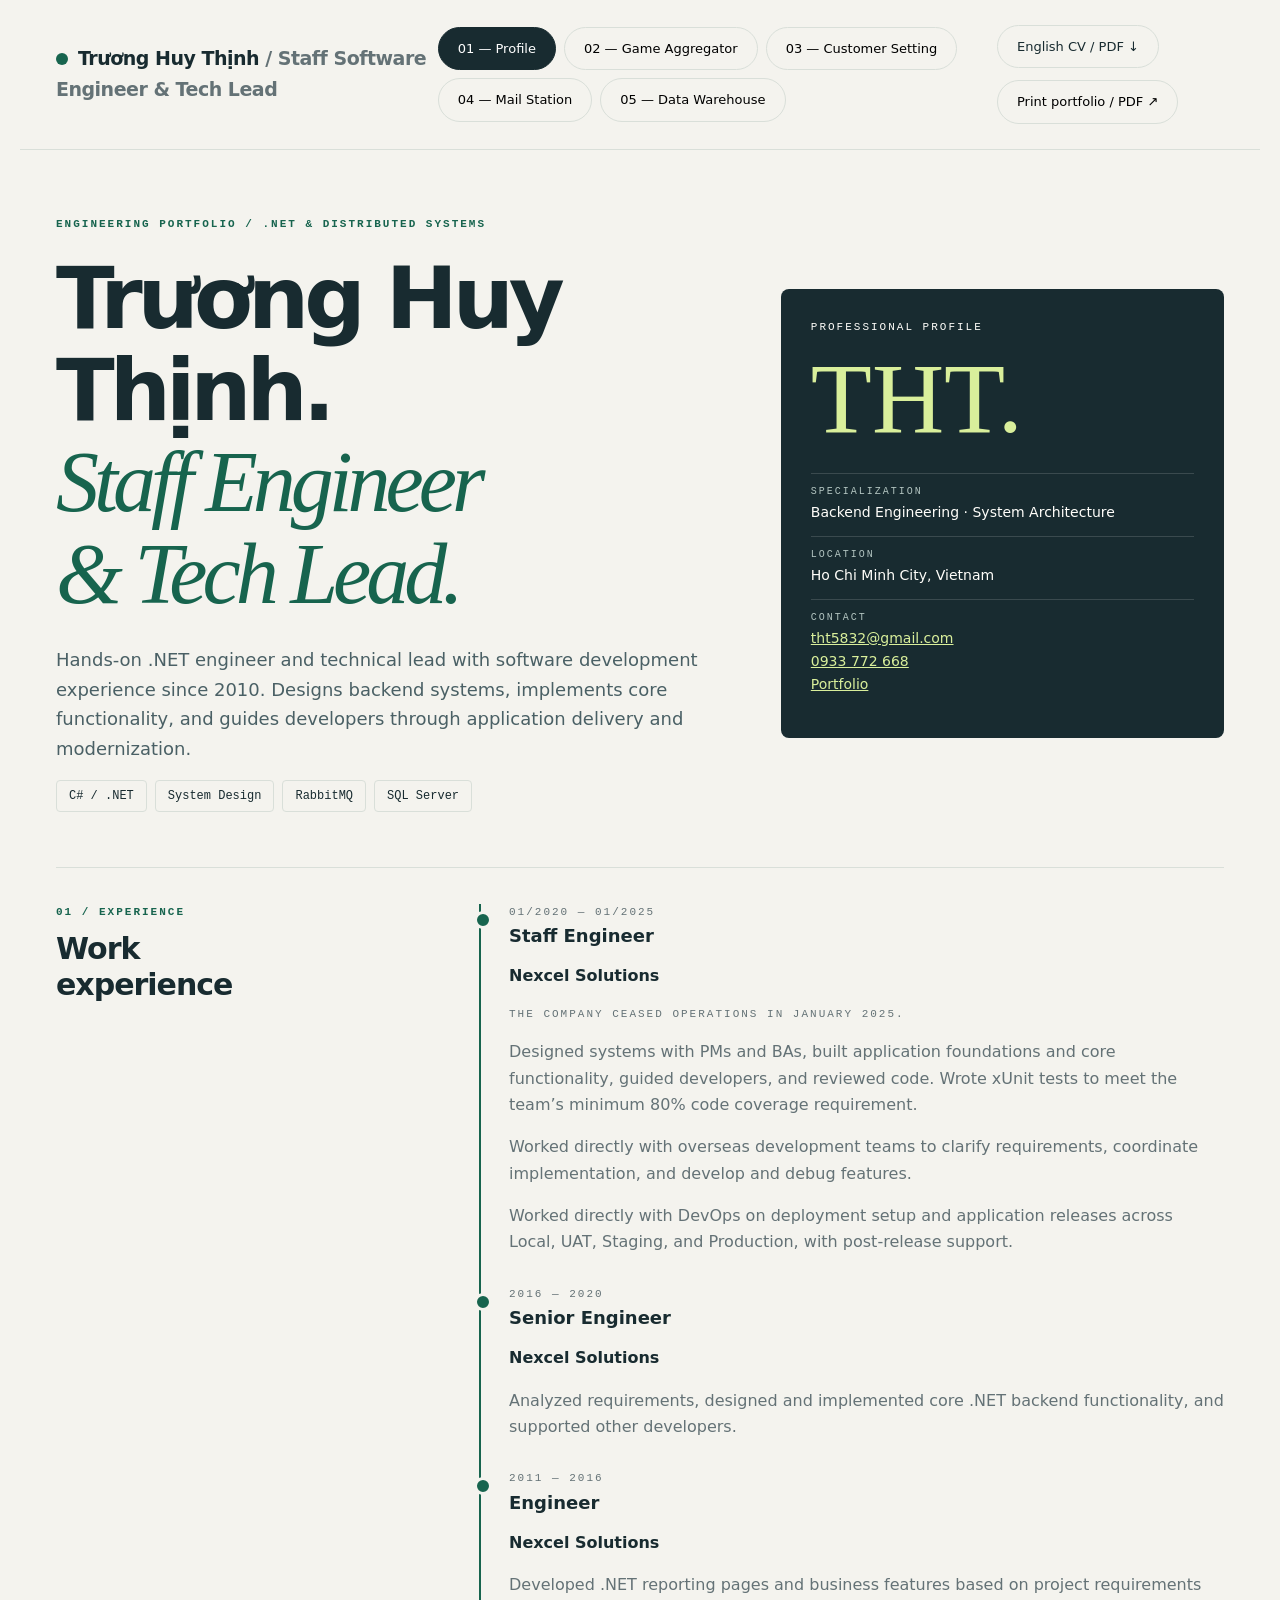
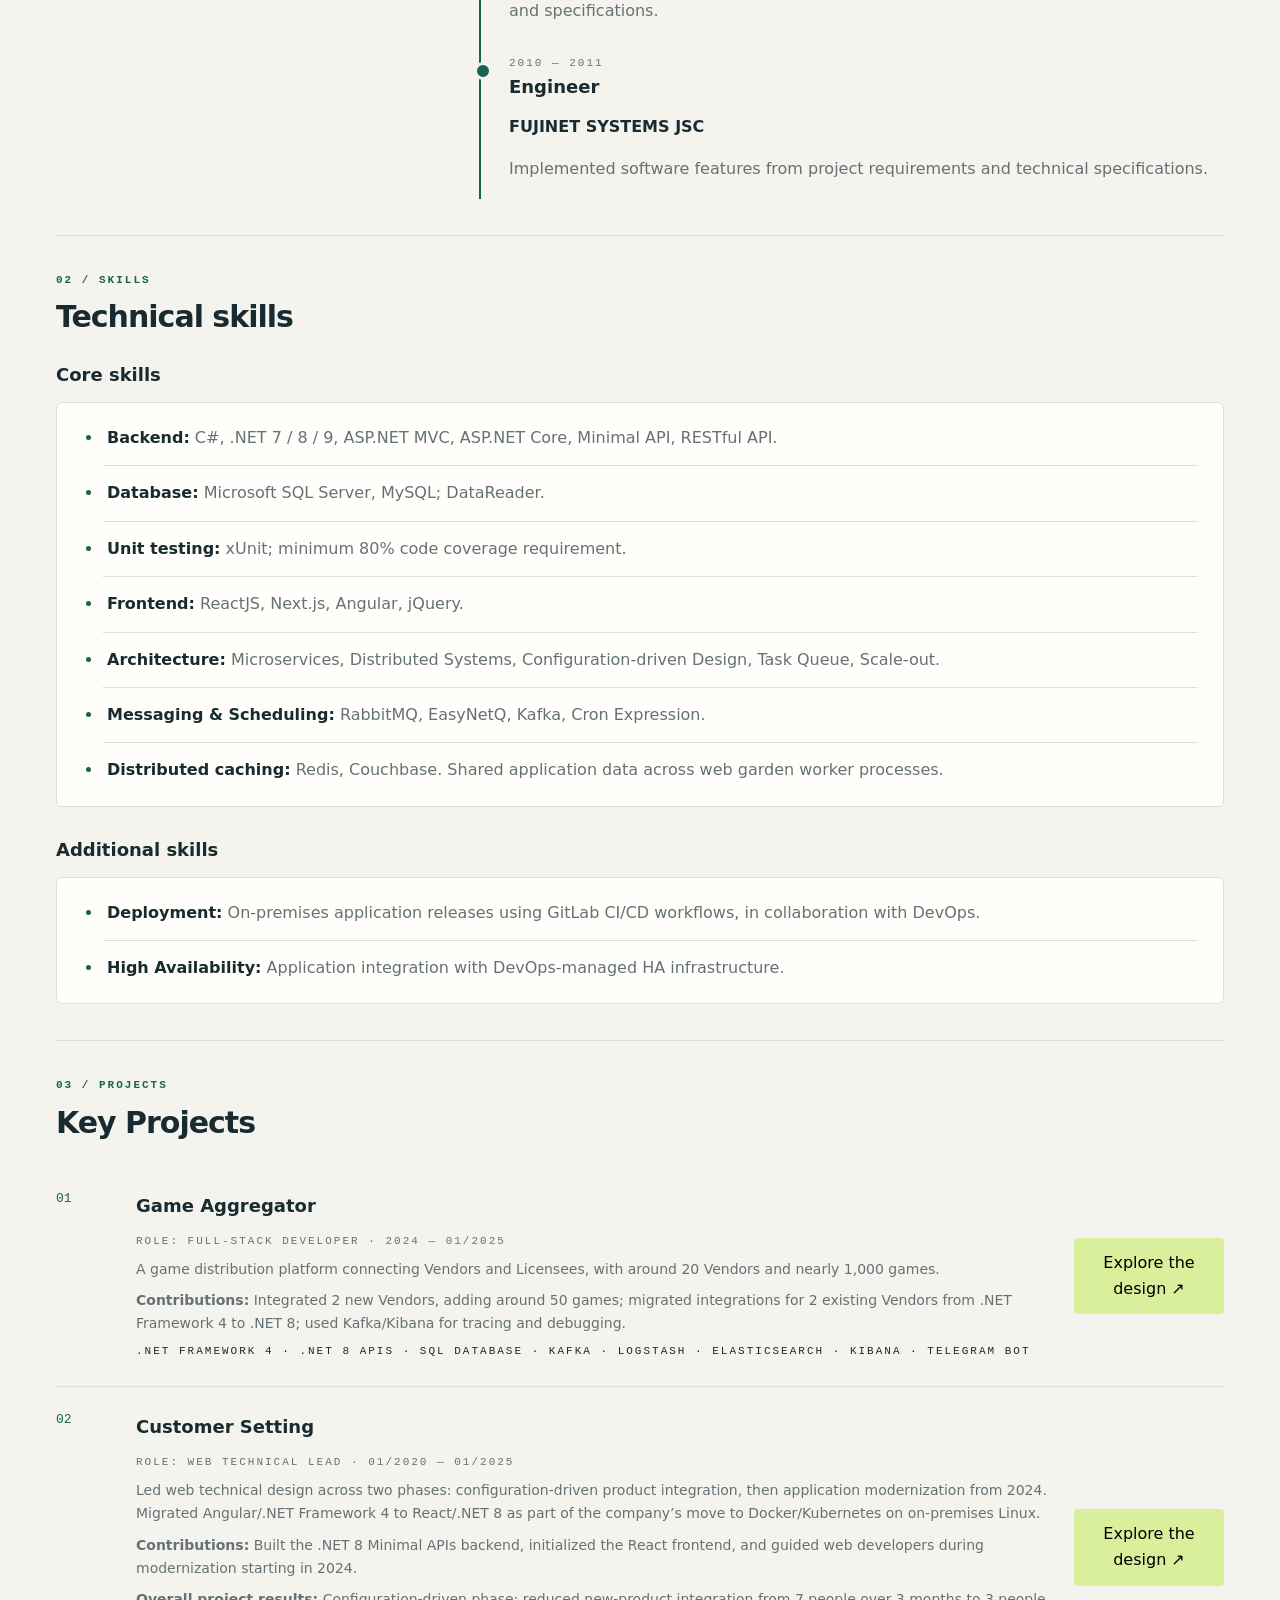
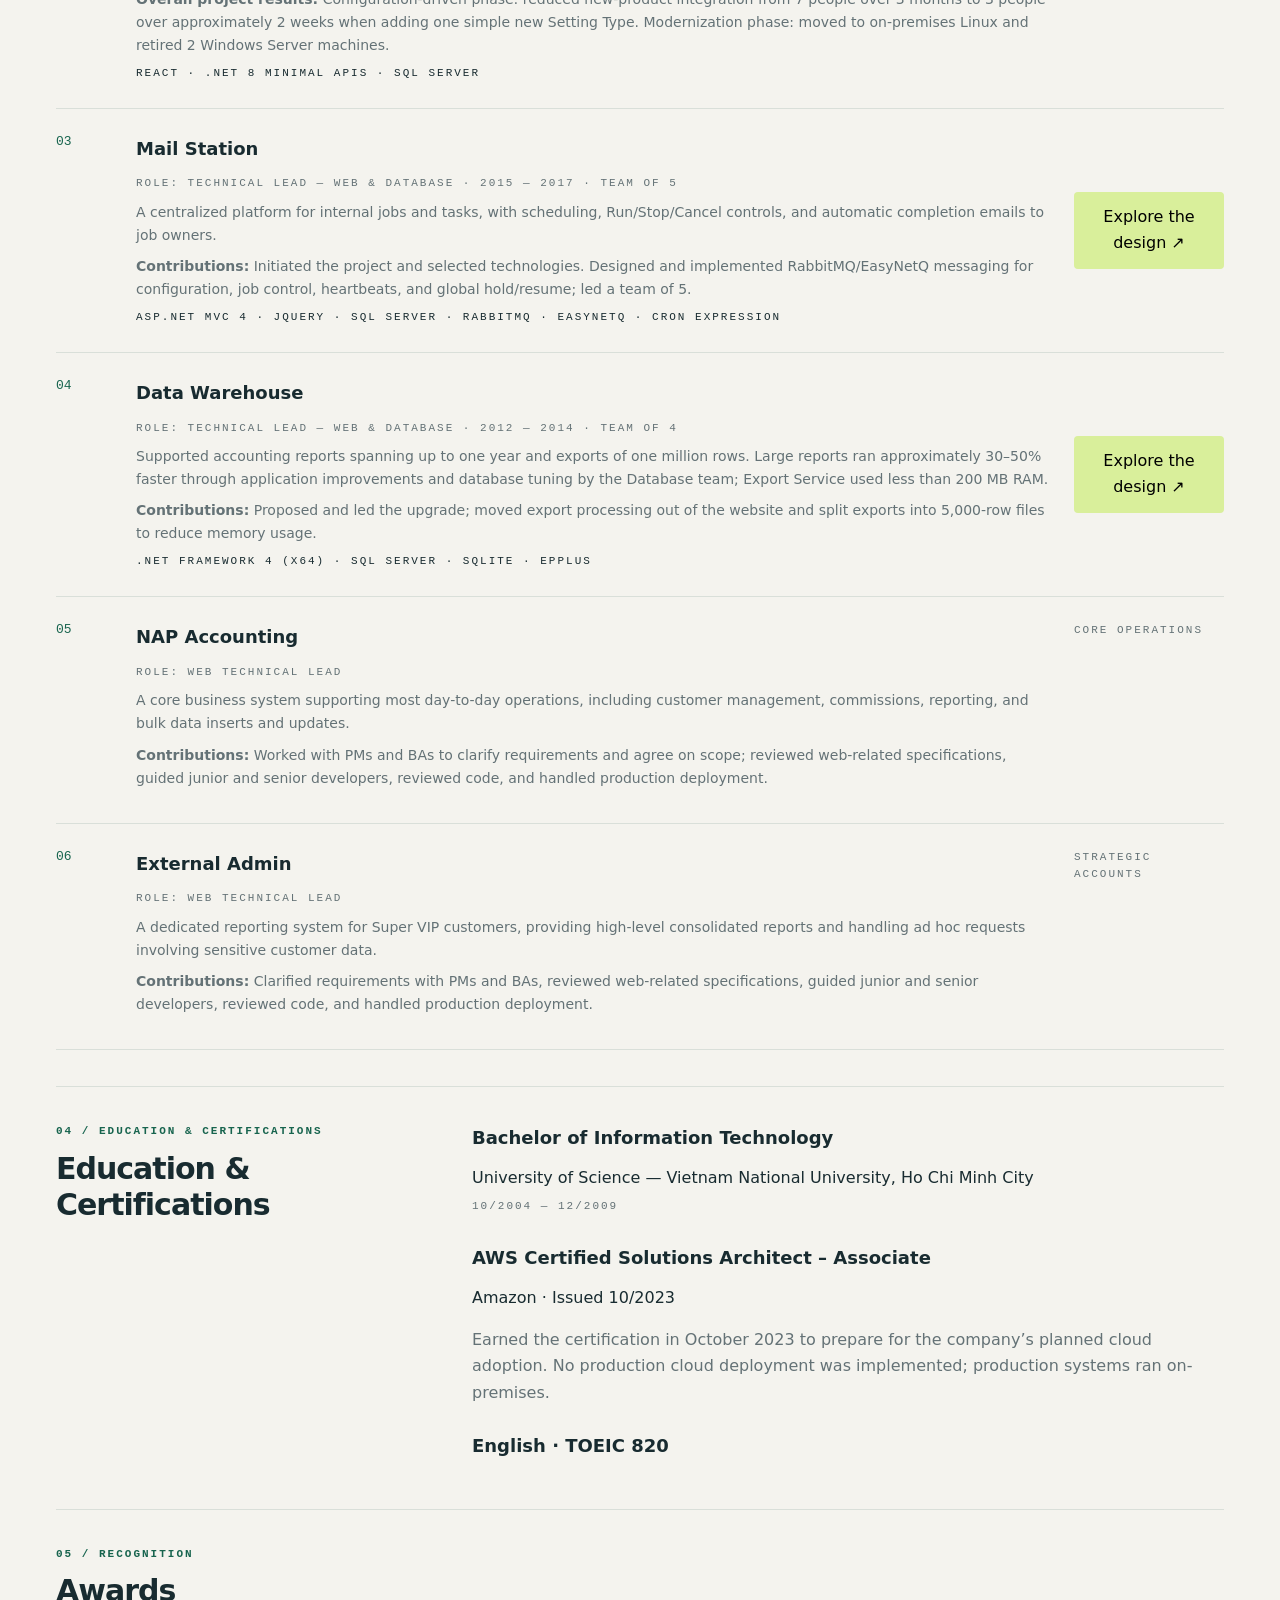
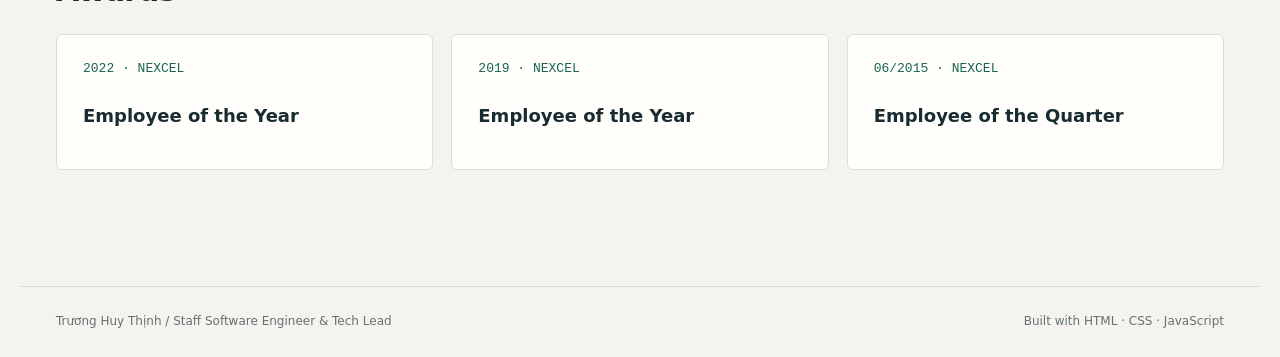
==== commit 99f51597: "Polish resume wording and remove low-value collaboration entry" ====
--- a/index.html
+++ b/index.html
@@ -25,14 +25,14 @@
 </style></head>
 <body><header><div class="brand"><i></i>Trương Huy Thịnh<span class="muted"> / Staff Software Engineer &amp; Tech Lead</span></div><nav role="tablist" aria-label="Portfolio"><button id="tab-profile" role="tab" aria-controls="profile" aria-selected="true" tabindex="0">01 — Profile</button><button id="tab-game-aggregator" role="tab" aria-controls="game-aggregator" aria-selected="false" tabindex="-1">02 — Game Aggregator</button><button id="tab-customer-setting" role="tab" aria-controls="customer-setting-case" aria-selected="false" tabindex="-1">03 — Customer Setting</button><button id="tab-mailstation" role="tab" aria-controls="mailstation" aria-selected="false" tabindex="-1">04 — Mail Station</button><button id="tab-warehouse" role="tab" aria-controls="warehouse" aria-selected="false" tabindex="-1">05 — Data Warehouse</button></nav><div class="header-actions"><a class="print cv-download" href="output/pdf/Thinh-Truong-CV.pdf" download="Thinh-Truong-CV.pdf">English CV / PDF ↓</a><button class="print" onclick="printPortfolio()">Print portfolio / PDF ↗</button></div></header>
 <main><section id="profile" role="tabpanel" aria-labelledby="tab-profile">
-<div class="hero"><div><div class="eyebrow">Engineering portfolio / .NET & distributed systems</div><h1>Trương Huy Thịnh.<br><em>Staff Engineer<br>&amp; Tech Lead.</em></h1><p class="lead">Software development experience since 2010, specializing in .NET/C# and backend systems. Designs solutions, implements core functionality, writes unit tests, and guides developers in modernizing business applications on on-premises infrastructure.</p><div class="pills"><span class="pill">C# / .NET</span><span class="pill">System Design</span><span class="pill">RabbitMQ</span><span class="pill">SQL Server</span></div></div><aside class="identity"><div class="small">Professional profile</div><div class="monogram">THT.</div><dl><div><dt>Specialization</dt><dd>Backend Engineering · System Architecture</dd></div><div><dt>Location</dt><dd>Ho Chi Minh City, Vietnam</dd></div><div><dt>Contact</dt><dd><a style="color:var(--lime)" href="mailto:tht5832@gmail.com">tht5832@gmail.com</a><br><a style="color:var(--lime)" href="tel:+84933772668">0933 772 668</a><br><a style="color:var(--lime)" href="https://darkluker5832.github.io/my-cv/">Portfolio</a></dd></div></dl></aside></div>
-<section class="section split"><div><div class="eyebrow">01 / Experience</div><h2>Work<br>experience</h2></div><div class="timeline"><article><div class="small muted">01/2020 — 01/2025</div><h3>Staff Engineer</h3><p><b>Nexcel Solutions</b></p><p class="small muted">The company ceased operations in January 2025.</p><p class="muted">Designed systems, aligned solutions with PM/BA, and implemented the initial application foundation and core functionality. Guided developers, reviewed code, and wrote xUnit tests under a minimum 80% code coverage requirement.</p><p class="muted">Collaborated directly with overseas development teams to define and clarify requirements, align technical implementation, code, and debug.</p><p class="muted">Worked directly with DevOps on deployment setup and application releases across Local, UAT, Staging, and Production, with post-release support.</p></article><article style="margin-top:30px"><div class="small muted">2016 — 2020</div><h3>Senior Engineer</h3><p><b>Nexcel Solutions</b></p><p class="muted">Served as a key member of the .NET backend team, contributing to analysis, design, core implementation, and support for other team members.</p></article><article style="margin-top:30px"><div class="small muted">2011 — 2016</div><h3>Engineer</h3><p><b>Nexcel Solutions</b></p><p class="muted">Developed .NET reporting pages and business features based on project requirements and specifications.</p></article><article style="margin-top:30px"><div class="small muted">2010 — 2011</div><h3>Engineer</h3><p><b>FUJINET SYSTEMS JSC</b></p><p class="muted">Started my career as a graduate engineer, primarily implementing features according to project requirements and specifications.</p></article></div></section>
-<section class="section"><div class="eyebrow">02 / Skills</div><h2>Technical skills</h2><h3>Core skills</h3><ul class="tech-stacks"><li><strong>Backend:</strong> C#, .NET 7 / 8 / 9, ASP.NET MVC, ASP.NET Core, Minimal API, RESTful API.</li><li><strong>Database:</strong> Microsoft SQL Server, MySQL; DataReader.</li><li><strong>Unit testing:</strong> xUnit; <span>minimum 80% code coverage requirement.</span></li><li><strong>Frontend:</strong> ReactJS, Next.js, Angular, jQuery.</li><li><strong>Architecture:</strong> Microservices, Distributed Systems, Configuration-driven Design, Task Queue, Scale-out.</li><li><strong>Messaging & Scheduling:</strong> RabbitMQ, EasyNetQ, Kafka, Cron Expression.</li><li><strong>Distributed caching:</strong> Redis, Couchbase. <span>Shared cached data across worker processes in a web garden.</span></li></ul><h3 style="margin-top:28px">Additional skills</h3><ul class="tech-stacks"><li><strong>Deployment:</strong> <span>Deployed applications on-premises, collaborating with DevOps on deployment setup and using GitLab CI/CD workflows.</span></li><li><strong>High Availability:</strong> <span>Integrated applications with HA infrastructure managed by the DevOps team.</span></li><li><strong>Collaboration:</strong> Redmine.</li></ul></section>
+<div class="hero"><div><div class="eyebrow">Engineering portfolio / .NET & distributed systems</div><h1>Trương Huy Thịnh.<br><em>Staff Engineer<br>&amp; Tech Lead.</em></h1><p class="lead">Hands-on .NET engineer and technical lead with software development experience since 2010. Designs backend systems, implements core functionality, and guides developers through application delivery and modernization.</p><div class="pills"><span class="pill">C# / .NET</span><span class="pill">System Design</span><span class="pill">RabbitMQ</span><span class="pill">SQL Server</span></div></div><aside class="identity"><div class="small">Professional profile</div><div class="monogram">THT.</div><dl><div><dt>Specialization</dt><dd>Backend Engineering · System Architecture</dd></div><div><dt>Location</dt><dd>Ho Chi Minh City, Vietnam</dd></div><div><dt>Contact</dt><dd><a style="color:var(--lime)" href="mailto:tht5832@gmail.com">tht5832@gmail.com</a><br><a style="color:var(--lime)" href="tel:+84933772668">0933 772 668</a><br><a style="color:var(--lime)" href="https://darkluker5832.github.io/my-cv/">Portfolio</a></dd></div></dl></aside></div>
+<section class="section split"><div><div class="eyebrow">01 / Experience</div><h2>Work<br>experience</h2></div><div class="timeline"><article><div class="small muted">01/2020 — 01/2025</div><h3>Staff Engineer</h3><p><b>Nexcel Solutions</b></p><p class="small muted">The company ceased operations in January 2025.</p><p class="muted">Designed systems with PMs and BAs, built application foundations and core functionality, guided developers, and reviewed code. Wrote xUnit tests to meet the team’s minimum 80% code coverage requirement.</p><p class="muted">Worked directly with overseas development teams to clarify requirements, coordinate implementation, and develop and debug features.</p><p class="muted">Worked directly with DevOps on deployment setup and application releases across Local, UAT, Staging, and Production, with post-release support.</p></article><article style="margin-top:30px"><div class="small muted">2016 — 2020</div><h3>Senior Engineer</h3><p><b>Nexcel Solutions</b></p><p class="muted">Analyzed requirements, designed and implemented core .NET backend functionality, and supported other developers.</p></article><article style="margin-top:30px"><div class="small muted">2011 — 2016</div><h3>Engineer</h3><p><b>Nexcel Solutions</b></p><p class="muted">Developed .NET reporting pages and business features based on project requirements and specifications.</p></article><article style="margin-top:30px"><div class="small muted">2010 — 2011</div><h3>Engineer</h3><p><b>FUJINET SYSTEMS JSC</b></p><p class="muted">Implemented software features from project requirements and technical specifications.</p></article></div></section>
+<section class="section"><div class="eyebrow">02 / Skills</div><h2>Technical skills</h2><h3>Core skills</h3><ul class="tech-stacks"><li><strong>Backend:</strong> C#, .NET 7 / 8 / 9, ASP.NET MVC, ASP.NET Core, Minimal API, RESTful API.</li><li><strong>Database:</strong> Microsoft SQL Server, MySQL; DataReader.</li><li><strong>Unit testing:</strong> xUnit; <span>minimum 80% code coverage requirement.</span></li><li><strong>Frontend:</strong> ReactJS, Next.js, Angular, jQuery.</li><li><strong>Architecture:</strong> Microservices, Distributed Systems, Configuration-driven Design, Task Queue, Scale-out.</li><li><strong>Messaging & Scheduling:</strong> RabbitMQ, EasyNetQ, Kafka, Cron Expression.</li><li><strong>Distributed caching:</strong> Redis, Couchbase. <span>Shared application data across web garden worker processes.</span></li></ul><h3 style="margin-top:28px">Additional skills</h3><ul class="tech-stacks"><li><strong>Deployment:</strong> <span>On-premises application releases using GitLab CI/CD workflows, in collaboration with DevOps.</span></li><li><strong>High Availability:</strong> <span>Application integration with DevOps-managed HA infrastructure.</span></li></ul></section>
 <section class="section"><div class="eyebrow">03 / Projects</div><h2>Key Projects</h2><article class="project"><span class="num">01</span><div><h3>Game Aggregator</h3><div class="small muted">Role: Full-stack Developer · 2024 — 01/2025</div><p>A game distribution platform connecting Vendors and Licensees, with around 20 Vendors and nearly 1,000 games.</p><p><b>Contributions:</b> Integrated 2 new Vendors, adding around 50 games; migrated integrations for 2 existing Vendors from .NET Framework 4 to .NET 8; used Kafka/Kibana for tracing and debugging.</p><div class="small">.NET Framework 4 · .NET 8 APIs · SQL Database · Kafka · Logstash · Elasticsearch · Kibana · Telegram Bot</div></div><button data-open-case="game-aggregator">Explore the design ↗</button></article><article class="project"><span class="num">02</span><div><h3 id="customer-setting">Customer Setting</h3><div class="small muted">Role: Web Technical Lead · 01/2020 — 01/2025</div>
-<p>Led web technical design across two phases: configuration-driven product integration, then application modernization from 2024. Migrated Angular/.NET Framework 4 to React/.NET 8 in line with the company’s Docker/Kubernetes and on-premises Linux direction.</p><p><b>Contributions:</b> Built the .NET 8 Minimal APIs backend, initialized the React frontend, and guided web developers during modernization starting in 2024.</p>
+<p>Led web technical design across two phases: configuration-driven product integration, then application modernization from 2024. Migrated Angular/.NET Framework 4 to React/.NET 8 as part of the company’s move to Docker/Kubernetes on on-premises Linux.</p><p><b>Contributions:</b> Built the .NET 8 Minimal APIs backend, initialized the React frontend, and guided web developers during modernization starting in 2024.</p>
 <p><b>Overall project results:</b> <span>Configuration-driven phase: reduced new-product integration from 7 people over 3 months to 3 people over approximately 2 weeks when adding one simple new Setting Type. Modernization phase: moved to on-premises Linux and retired 2 Windows Server machines.</span></p>
 <div class="small">React · .NET 8 Minimal APIs · SQL Server</div>
-</div><button data-open-case="customer-setting-case">Explore the design ↗</button></article><article class="project"><span class="num">03</span><div><h3>Mail Station</h3><div class="small muted">Role: Technical Lead — Web &amp; Database · 2015 — 2017 · Team of 5</div><p>A centralized platform for internal jobs and tasks, with scheduling, Run/Stop/Cancel controls, and automatic completion emails to the person in charge.</p><p><b>Contributions:</b> Initiated the project and selected technologies. Designed and implemented RabbitMQ/EasyNetQ messaging for configuration, job control, heartbeats, and global hold/resume; led a team of 5.</p><div class="small">ASP.NET MVC 4 · jQuery · SQL Server · RabbitMQ · EasyNetQ · Cron Expression</div></div><button data-open-case="mailstation">Explore the design ↗</button></article><article class="project"><span class="num">04</span><div><h3>Data Warehouse</h3><div class="small muted">Role: Technical Lead — Web &amp; Database · 2012 — 2014 · Team of 4</div><p>Consolidated accounting data with queries spanning up to one year and exports of one million rows in practice. Large reports ran approximately 30–50% faster through application improvements and Database-team optimization; Export Service operated below 200 MB RAM.</p><p><b>Contributions:</b> Proposed and led the upgrade; moved export processing out of the website and split exports into 5,000-row files to reduce memory usage.</p><div class="small">.NET Framework 4 (x64) · SQL Server · SQLite · EPPlus</div></div><button data-open-case="warehouse">Explore the design ↗</button></article><article class="project"><span class="num">05</span><div><h3>NAP Accounting</h3><div class='small muted'>Role: Web Technical Lead</div>
+</div><button data-open-case="customer-setting-case">Explore the design ↗</button></article><article class="project"><span class="num">03</span><div><h3>Mail Station</h3><div class="small muted">Role: Technical Lead — Web &amp; Database · 2015 — 2017 · Team of 5</div><p>A centralized platform for internal jobs and tasks, with scheduling, Run/Stop/Cancel controls, and automatic completion emails to job owners.</p><p><b>Contributions:</b> Initiated the project and selected technologies. Designed and implemented RabbitMQ/EasyNetQ messaging for configuration, job control, heartbeats, and global hold/resume; led a team of 5.</p><div class="small">ASP.NET MVC 4 · jQuery · SQL Server · RabbitMQ · EasyNetQ · Cron Expression</div></div><button data-open-case="mailstation">Explore the design ↗</button></article><article class="project"><span class="num">04</span><div><h3>Data Warehouse</h3><div class="small muted">Role: Technical Lead — Web &amp; Database · 2012 — 2014 · Team of 4</div><p>Supported accounting reports spanning up to one year and exports of one million rows. Large reports ran approximately 30–50% faster through application improvements and database tuning by the Database team; Export Service used less than 200 MB RAM.</p><p><b>Contributions:</b> Proposed and led the upgrade; moved export processing out of the website and split exports into 5,000-row files to reduce memory usage.</p><div class="small">.NET Framework 4 (x64) · SQL Server · SQLite · EPPlus</div></div><button data-open-case="warehouse">Explore the design ↗</button></article><article class="project"><span class="num">05</span><div><h3>NAP Accounting</h3><div class='small muted'>Role: Web Technical Lead</div>
 <p>A core business system supporting most day-to-day operations, including customer management, commissions, reporting, and bulk data inserts and updates.</p>
 <p><b>Contributions:</b> Worked with PMs and BAs to clarify requirements and agree on scope; reviewed web-related specifications, guided junior and senior developers, reviewed code, and handled production deployment.</p>
 </div><span class="small muted">Core Operations</span></article>
@@ -48,8 +48,8 @@
 <section class="section" data-case-section="2"><div class="eyebrow">02 / Legacy system</div><h2>An existing platform with legacy integrations</h2><p>Game Aggregator was already operating when I joined and had been developed using .NET Framework 4. This legacy platform needed migration to .NET 8. Vendor games used their own technologies, such as Cocos, Unity, and other languages/engines. Game Aggregator integrated with Vendors and received game events; the Vendor game code was outside that migration scope.</p><p>My work focused on integrations, game-event ingestion, and modernization within the existing Game Aggregator architecture. I did not directly develop Game Portals or Vendor game source code.</p></section>
 <section class="section" data-case-section="3"><div class="eyebrow">03 / Improvement approach</div><h2>Extend integrations and modernize Game Aggregator</h2><div class="grid3"><article class="card"><h3>Integration &amp; migration</h3><p>Developed .NET 8 APIs to integrate 2 new Vendors and receive game events; migrated integrations for 2 existing Vendors from .NET Framework 4 to .NET 8.</p></article><article class="card"><h3>Cross-service tracing</h3><p>Services published trace events to Kafka. Logstash consumed them directly through its Kafka input, processed the logs, and sent them to Elasticsearch for storage and indexing. Kibana queried Elasticsearch to inspect requests, services, and parameters during debugging.</p></article><article class="card"><h3>Vendor-specific reconciliation</h3><p>Scheduled jobs compared Vendor, Game Aggregator, and Licensee data using Vendor-specific schedules. Mismatches triggered alerts to the relevant Telegram rooms for manual investigation.</p></article></div></section>
 <section class="section" data-case-section="4"><div class="eyebrow">04 / Individual contribution</div><h2>Full-stack development within the existing system</h2><p>As a full-stack developer, integrated 2 new Vendors with around 50 games and implemented event ingestion. Migrated the integrations for 2 existing Vendors from .NET Framework 4 to .NET 8. Used the existing tracing pipeline: services published to Kafka, Logstash consumed and sent logs to Elasticsearch, and Kibana supported investigation during implementation and debugging.</p><p>The architecture and tracing/reconciliation mechanisms were existing platform capabilities; my individual contribution focused on assigned integrations and changes.</p></section>
-<section class="section" data-case-section="5"><div class="eyebrow">05 / New system</div><h2>From Licensee Game Portal to Vendor and result reconciliation</h2><div class="diagram ga-diagram"><svg viewBox="0 0 1100 420" role="img" aria-labelledby="ga-overview-title" font-family="Arial, sans-serif"><title id="ga-overview-title">Game Aggregator — system overview</title><defs><marker id="ga-overview-arrow" markerWidth="9" markerHeight="9" refX="8" refY="4" orient="auto-start-reverse"><path d="M1 1L8 4L1 7" fill="none" stroke="#17644e" stroke-width="1.5"/></marker></defs><rect x="20" y="55" width="220" height="86" rx="7" fill="#f4f3ee" stroke="#aebeb5"/><text x="130.0" y="89" text-anchor="middle" font-size="17" font-weight="600" fill="#182b30">Player</text><text x="130.0" y="116" text-anchor="middle" font-size="13" fill="#52666a">Browser / app</text><rect x="300" y="55" width="220" height="86" rx="7" fill="#f4f3ee" stroke="#aebeb5"/><text x="410" y="89" text-anchor="middle" font-size="16" font-weight="600" fill="#182b30">Licensee Game Portal</text><text x="410" y="116" text-anchor="middle" font-size="11" fill="#52666a">Company-provided or Licensee-built</text><rect x="590" y="55" width="230" height="86" rx="7" fill="#e3efcc" stroke="#aebeb5"/><text x="705.0" y="89" text-anchor="middle" font-size="17" font-weight="600" fill="#182b30">Game Aggregator</text><text x="705.0" y="116" text-anchor="middle" font-size="13" fill="#52666a">Internal services</text><rect x="880" y="55" width="200" height="86" rx="7" fill="#f4f3ee" stroke="#aebeb5"/><text x="980.0" y="89" text-anchor="middle" font-size="17" font-weight="600" fill="#182b30">Game Vendors</text><text x="980.0" y="116" text-anchor="middle" font-size="13" fill="#52666a">Game logic &amp; results</text><path d="M240 98H300" fill="none" stroke="#17644e" stroke-width="1.6"/><path d="M293 101L300 98L293 95" fill="none" stroke="#17644e" stroke-width="1.6"/><path d="M247 95L240 98L247 101" fill="none" stroke="#17644e" stroke-width="1.6"/><path d="M520 98H590" fill="none" stroke="#17644e" stroke-width="1.6"/><path d="M583 101L590 98L583 95" fill="none" stroke="#17644e" stroke-width="1.6"/><path d="M527 95L520 98L527 101" fill="none" stroke="#17644e" stroke-width="1.6"/><path d="M820 98H880" fill="none" stroke="#17644e" stroke-width="1.6"/><path d="M873 101L880 98L873 95" fill="none" stroke="#17644e" stroke-width="1.6"/><path d="M827 95L820 98L827 101" fill="none" stroke="#17644e" stroke-width="1.6"/><rect x="590" y="280" width="230" height="86" rx="7" fill="#f4f3ee" stroke="#aebeb5"/><text x="705.0" y="314" text-anchor="middle" font-size="17" font-weight="600" fill="#182b30">SQL Database</text><text x="705.0" y="341" text-anchor="middle" font-size="13" fill="#52666a">Game result records</text><path d="M705 141V280" fill="none" stroke="#17644e" stroke-width="1.6"/><path d="M702 273L705 280L708 273" fill="none" stroke="#17644e" stroke-width="1.6"/><rect x="20" y="280" width="420" height="86" rx="7" fill="#f4f3ee" stroke="#aebeb5"/><text x="230.0" y="314" text-anchor="middle" font-size="17" font-weight="600" fill="#182b30">Tracing &amp; reconciliation</text><text x="230.0" y="341" text-anchor="middle" font-size="13" fill="#52666a">Kafka / Elastic Stack / Telegram</text><path d="M590 120H555V323H440" fill="none" stroke="#17644e" stroke-width="1.6"/><path d="M447 320L440 323L447 326" fill="none" stroke="#17644e" stroke-width="1.6"/><text x="290" y="185" text-anchor="middle" font-size="14" font-weight="600" fill="#17644e">Game Events</text><text x="290" y="207" text-anchor="middle" font-size="13" fill="#17644e">(Launch, Win/Lose/Draw,</text><text x="290" y="229" text-anchor="middle" font-size="13" fill="#17644e">Cancel/Void, Bonus, Reward,</text><text x="290" y="251" text-anchor="middle" font-size="13" fill="#17644e">Buy Tickets, Buy In-Game Items, …)</text><path d="M130 55V12H980V55M127 48L130 55L133 48M977 48L980 55L983 48" fill="none" stroke="#bd603c" stroke-width="1.5" stroke-dasharray="6 4"/><text x="720" y="33" text-anchor="middle" font-size="13" fill="#bd603c">Direct gameplay after Launch</text></svg></div><p class="legend">Licensees could use the company-provided default Game Portal for a fee or build their own. Both options connected to Game Aggregator; the diagram shows logical roles and connections rather than deployment topology. The dashed path shows direct Player interaction with the Vendor game after Launch; Game Aggregator receives event results sent by the Vendor.</p><h3>1. Game launch through the Licensee Portal</h3><div class="diagram ga-diagram"><svg viewBox="0 0 1100 530" role="img" aria-labelledby="ga-launch-title" font-family="Arial, sans-serif"><title id="ga-launch-title">Game launch through the Licensee Portal</title><rect x="20" y="15" width="200" height="52" rx="6" fill="#f4f3ee" stroke="#aebeb5"/><text x="120" y="47" text-anchor="middle" font-size="15" font-weight="600" fill="#182b30">Player</text><path d="M120 67V515" stroke="#b8c5bc" stroke-dasharray="5 6"/><rect x="300" y="15" width="200" height="52" rx="6" fill="#f4f3ee" stroke="#aebeb5"/><text x="400" y="36" text-anchor="middle" font-size="15" font-weight="600" fill="#182b30">Licensee Game Portal</text><text x="400" y="55" text-anchor="middle" font-size="10.5" fill="#52666a">Company-provided or Licensee-built</text><path d="M400 67V515" stroke="#b8c5bc" stroke-dasharray="5 6"/><rect x="600" y="15" width="200" height="52" rx="6" fill="#e3efcc" stroke="#aebeb5"/><text x="700" y="47" text-anchor="middle" font-size="15" font-weight="600" fill="#182b30">Game Aggregator</text><path d="M700 67V515" stroke="#b8c5bc" stroke-dasharray="5 6"/><rect x="890" y="15" width="200" height="52" rx="6" fill="#f4f3ee" stroke="#aebeb5"/><text x="990" y="47" text-anchor="middle" font-size="15" font-weight="600" fill="#182b30">Vendor Game</text><path d="M990 67V515" stroke="#b8c5bc" stroke-dasharray="5 6"/><path d="M120 120H400M393 117L400 120L393 123" fill="none" stroke="#17644e" stroke-width="1.5"/><text x="260.0" y="108" text-anchor="middle" font-size="13" fill="#17644e">1. Register / log in</text><rect x="325.0" y="174" width="450" height="42" rx="5" fill="#fffefa" stroke="#aebeb5"/><text x="550.0" y="199" text-anchor="middle" font-size="13" fill="#17644e">2. playerId associated with Licensee</text><path d="M400 286H700M693 283L700 286L693 289" fill="none" stroke="#17644e" stroke-width="1.5"/><text x="550.0" y="274" text-anchor="middle" font-size="13" fill="#17644e">3. Send Launch request</text><path d="M700 369H990M983 366L990 369L983 372" fill="none" stroke="#17644e" stroke-width="1.5"/><text x="845.0" y="357" text-anchor="middle" font-size="13" fill="#17644e">4. Forward Launch request to Vendor</text><rect x="470.0" y="423" width="450" height="42" rx="5" fill="#fffefa" stroke="#aebeb5"/><text x="695.0" y="448" text-anchor="middle" font-size="13" fill="#17644e">5. Game launched: proceed to gameplay</text></svg></div><p>Launch is also a Game Event. During startup, players register/log in through the Licensee Game Portal; playerId is associated with the Licensee for reporting and billing. The Launch request travels from the Portal through Game Aggregator to the Vendor to open the game.</p><h3>2. Vendor gameplay &amp; Game Event recording</h3><div class="diagram ga-diagram"><svg viewBox="0 0 1100 703" role="img" aria-labelledby="ga-gameplay-title" font-family="Arial, sans-serif"><title id="ga-gameplay-title">Direct Vendor gameplay and event-result recording</title><rect x="20" y="15" width="200" height="52" rx="6" fill="#f4f3ee" stroke="#aebeb5"/><text x="120" y="47" text-anchor="middle" font-size="15" font-weight="600" fill="#182b30">Player</text><path d="M120 67V598" stroke="#b8c5bc" stroke-dasharray="5 6"/><rect x="300" y="15" width="200" height="52" rx="6" fill="#f4f3ee" stroke="#aebeb5"/><text x="400" y="47" text-anchor="middle" font-size="15" font-weight="600" fill="#182b30">Vendor Game</text><path d="M400 67V598" stroke="#b8c5bc" stroke-dasharray="5 6"/><rect x="600" y="15" width="200" height="52" rx="6" fill="#e3efcc" stroke="#aebeb5"/><text x="700" y="47" text-anchor="middle" font-size="15" font-weight="600" fill="#182b30">Game Aggregator</text><path d="M700 67V598" stroke="#b8c5bc" stroke-dasharray="5 6"/><rect x="890" y="15" width="200" height="52" rx="6" fill="#f4f3ee" stroke="#aebeb5"/><text x="990" y="36" text-anchor="middle" font-size="15" font-weight="600" fill="#182b30">Licensee Game Portal</text><text x="990" y="55" text-anchor="middle" font-size="10.5" fill="#52666a">Company-provided or Licensee-built</text><path d="M990 67V598" stroke="#b8c5bc" stroke-dasharray="5 6"/><path d="M120 120H400M393 117L400 120L393 123M127 117L120 120L127 123" fill="none" stroke="#17644e" stroke-width="1.5"/><text x="260.0" y="108" text-anchor="middle" font-size="13" fill="#17644e">1. Interact directly with Vendor game</text><path d="M400 203h60v25h-60M407 225L400 228L407 231" fill="none" stroke="#17644e" stroke-width="1.5"/><text x="412" y="191" text-anchor="start" font-size="13" fill="#17644e">2. Vendor processes game event</text><path d="M400 286H700M693 283L700 286L693 289" fill="none" stroke="#17644e" stroke-width="1.5"/><text x="550.0" y="274" text-anchor="middle" font-size="13" fill="#17644e">3. Send processed Game Event results</text><path d="M700 369h60v25h-60M707 391L700 394L707 397" fill="none" stroke="#17644e" stroke-width="1.5"/><text x="712" y="357" text-anchor="start" font-size="13" fill="#17644e">4. Record event in SQL DB</text><path d="M700 452H990M983 449L990 452L983 455" fill="none" stroke="#17644e" stroke-width="1.5"/><text x="845.0" y="440" text-anchor="middle" font-size="13" fill="#17644e">5. Forward results to Licensee</text><path d="M990 535h60v25h-60M997 557L990 560L997 563" fill="none" stroke="#17644e" stroke-width="1.5"/><text x="978" y="523" text-anchor="end" font-size="13" fill="#17644e">6. Licensee records results</text><rect x="20" y="613" width="1060" height="70" rx="6" fill="#f4f3ee" stroke="#aebeb5"/><text x="550" y="638" text-anchor="middle" font-size="14" font-weight="600" fill="#17644e">Game Events</text><text x="550" y="663" text-anchor="middle" font-size="13" fill="#17644e">Launch, Win/Lose/Draw, Cancel/Void, Bonus, Reward, Buy Tickets, Buy In-Game Items, …</text></svg></div><p>Once the game has launched, the Player interacts directly with the Vendor-provided game rather than routing each gameplay action through the Portal and Game Aggregator. The Vendor processes game events and sends the results to Game Aggregator. Aggregator records them in SQL DB and forwards the results to the Licensee for recording and report/billing reconciliation.</p><p class="legend">The diagram shows the business association between playerId and Licensee without assigning account creation or credential ownership to a specific service. Arrows represent logical exchanges, not an unconfirmed protocol or message type.</p><h3>Request tracing &amp; mismatch alerts</h3><div class="diagram ga-diagram"><svg viewBox="0 0 1100 410" role="img" aria-labelledby="ga-tracing-title" font-family="Arial, sans-serif"><title id="ga-tracing-title">Request tracing and reconciliation alerts</title><text x="220" y="30" text-anchor="middle" font-size="12" fill="#17644e">Produce</text><text x="420" y="30" text-anchor="middle" font-size="12" fill="#17644e">Consume</text><rect x="20" y="40" width="180" height="86" rx="7" fill="#e3efcc" stroke="#aebeb5"/><text x="110" y="74" text-anchor="middle" font-size="14" font-weight="600" fill="#182b30">Game Aggregator Services</text><text x="110" y="101" text-anchor="middle" font-size="11" fill="#52666a">Kafka producers · Request tracing</text><rect x="240" y="40" width="160" height="86" rx="7" fill="#f4f3ee" stroke="#aebeb5"/><text x="320.0" y="74" text-anchor="middle" font-size="16" font-weight="600" fill="#182b30">Kafka</text><text x="320.0" y="101" text-anchor="middle" font-size="12" fill="#52666a">Event stream</text><rect x="440" y="40" width="180" height="86" rx="7" fill="#f4f3ee" stroke="#aebeb5"/><text x="530.0" y="74" text-anchor="middle" font-size="16" font-weight="600" fill="#182b30">Logstash</text><text x="530" y="101" text-anchor="middle" font-size="12" fill="#52666a">Kafka consumer</text><rect x="660" y="40" width="190" height="86" rx="7" fill="#f4f3ee" stroke="#aebeb5"/><text x="755.0" y="74" text-anchor="middle" font-size="16" font-weight="600" fill="#182b30">Elasticsearch</text><text x="755.0" y="101" text-anchor="middle" font-size="12" fill="#52666a">Store &amp; index logs</text><rect x="900" y="40" width="180" height="86" rx="7" fill="#f4f3ee" stroke="#aebeb5"/><text x="990.0" y="74" text-anchor="middle" font-size="16" font-weight="600" fill="#182b30">Kibana</text><text x="990.0" y="101" text-anchor="middle" font-size="12" fill="#52666a">Search &amp; display</text><path d="M200 83H240M233 80L240 83L233 86" fill="none" stroke="#17644e" stroke-width="1.6"/><path d="M400 83H440M433 80L440 83L433 86" fill="none" stroke="#17644e" stroke-width="1.6"/><path d="M620 83H660M653 80L660 83L653 86" fill="none" stroke="#17644e" stroke-width="1.6"/><path d="M900 83H850M857 80L850 83L857 86M893 80L900 83L893 86" fill="none" stroke="#17644e" stroke-width="1.6"/><text x="875" y="153" text-anchor="middle" font-size="12" fill="#17644e">Query / results</text><rect x="20" y="280" width="300" height="86" rx="7" fill="#f4f3ee" stroke="#aebeb5"/><text x="170.0" y="314" text-anchor="middle" font-size="17" font-weight="600" fill="#182b30">Scheduled reconciliation</text><text x="170.0" y="341" text-anchor="middle" font-size="13" fill="#52666a">Vendor-specific schedules</text><rect x="430" y="280" width="280" height="86" rx="7" fill="#f4f3ee" stroke="#aebeb5"/><text x="570.0" y="314" text-anchor="middle" font-size="17" font-weight="600" fill="#182b30">Detect mismatches</text><text x="570.0" y="341" text-anchor="middle" font-size="13" fill="#52666a">Vendor / Aggregator / Licensee</text><rect x="820" y="280" width="260" height="86" rx="7" fill="#f4f3ee" stroke="#aebeb5"/><text x="950.0" y="314" text-anchor="middle" font-size="17" font-weight="600" fill="#182b30">Telegram</text><text x="950.0" y="341" text-anchor="middle" font-size="13" fill="#52666a">Alerts for manual investigation</text><path d="M320 323H430" fill="none" stroke="#17644e" stroke-width="1.6"/><path d="M423 326L430 323L423 320" fill="none" stroke="#17644e" stroke-width="1.6"/><path d="M710 323H820" fill="none" stroke="#17644e" stroke-width="1.6"/><path d="M813 326L820 323L813 320" fill="none" stroke="#17644e" stroke-width="1.6"/><text x="550" y="215" text-anchor="middle" font-size="13" fill="#17644e">Separate workflows: request tracing and data reconciliation</text></svg></div><p class="legend">Logstash consumed Kafka directly through its Kafka input, without a separate consumer service in this workflow. The pipeline configuration ran with Logstash on its host/container, independently of the .NET application code. Elasticsearch stored and indexed logs; Kibana queried Elasticsearch for search and display. Reconciliation remained a separate workflow, using Vendor-specific schedules and time zones, with Telegram alerts for manual investigation of mismatches.</p></section>
-<section class="section" data-case-section="6"><div class="eyebrow">06 / Outcome</div><h2>Integrated 2 new Vendors and migrated 2 existing Vendor integrations</h2><div class="grid3"><article class="card"><h3>2 new Vendors integrated</h3><p>Implemented Vendor integrations and game-event ingestion within the existing Game Aggregator platform.</p></article><article class="card"><h3>Around 50 games added</h3><p>Made the new Vendors’ games available through the platform as part of those integrations.</p></article><article class="card"><h3>2 Vendor integrations migrated</h3><p>Migrated existing Vendor integrations from .NET Framework 4 to .NET 8.</p></article></div><p class="legend">These results describe my integration work. Vendor teams developed the games; the overall platform scale is described in the project overview.</p></section>
+<section class="section" data-case-section="5"><div class="eyebrow">05 / New system</div><h2>From Licensee Game Portal to Vendor and result reconciliation</h2><div class="diagram ga-diagram"><svg viewBox="0 0 1100 420" role="img" aria-labelledby="ga-overview-title" font-family="Arial, sans-serif"><title id="ga-overview-title">Game Aggregator — system overview</title><defs><marker id="ga-overview-arrow" markerWidth="9" markerHeight="9" refX="8" refY="4" orient="auto-start-reverse"><path d="M1 1L8 4L1 7" fill="none" stroke="#17644e" stroke-width="1.5"/></marker></defs><rect x="20" y="55" width="220" height="86" rx="7" fill="#f4f3ee" stroke="#aebeb5"/><text x="130.0" y="89" text-anchor="middle" font-size="17" font-weight="600" fill="#182b30">Player</text><text x="130.0" y="116" text-anchor="middle" font-size="13" fill="#52666a">Browser / app</text><rect x="300" y="55" width="220" height="86" rx="7" fill="#f4f3ee" stroke="#aebeb5"/><text x="410" y="89" text-anchor="middle" font-size="16" font-weight="600" fill="#182b30">Licensee Game Portal</text><text x="410" y="116" text-anchor="middle" font-size="11" fill="#52666a">Company-provided or Licensee-built</text><rect x="590" y="55" width="230" height="86" rx="7" fill="#e3efcc" stroke="#aebeb5"/><text x="705.0" y="89" text-anchor="middle" font-size="17" font-weight="600" fill="#182b30">Game Aggregator</text><text x="705.0" y="116" text-anchor="middle" font-size="13" fill="#52666a">Internal services</text><rect x="880" y="55" width="200" height="86" rx="7" fill="#f4f3ee" stroke="#aebeb5"/><text x="980.0" y="89" text-anchor="middle" font-size="17" font-weight="600" fill="#182b30">Game Vendors</text><text x="980.0" y="116" text-anchor="middle" font-size="13" fill="#52666a">Game logic &amp; results</text><path d="M240 98H300" fill="none" stroke="#17644e" stroke-width="1.6"/><path d="M293 101L300 98L293 95" fill="none" stroke="#17644e" stroke-width="1.6"/><path d="M247 95L240 98L247 101" fill="none" stroke="#17644e" stroke-width="1.6"/><path d="M520 98H590" fill="none" stroke="#17644e" stroke-width="1.6"/><path d="M583 101L590 98L583 95" fill="none" stroke="#17644e" stroke-width="1.6"/><path d="M527 95L520 98L527 101" fill="none" stroke="#17644e" stroke-width="1.6"/><path d="M820 98H880" fill="none" stroke="#17644e" stroke-width="1.6"/><path d="M873 101L880 98L873 95" fill="none" stroke="#17644e" stroke-width="1.6"/><path d="M827 95L820 98L827 101" fill="none" stroke="#17644e" stroke-width="1.6"/><rect x="590" y="280" width="230" height="86" rx="7" fill="#f4f3ee" stroke="#aebeb5"/><text x="705.0" y="314" text-anchor="middle" font-size="17" font-weight="600" fill="#182b30">SQL Database</text><text x="705.0" y="341" text-anchor="middle" font-size="13" fill="#52666a">Game result records</text><path d="M705 141V280" fill="none" stroke="#17644e" stroke-width="1.6"/><path d="M702 273L705 280L708 273" fill="none" stroke="#17644e" stroke-width="1.6"/><rect x="20" y="280" width="420" height="86" rx="7" fill="#f4f3ee" stroke="#aebeb5"/><text x="230.0" y="314" text-anchor="middle" font-size="17" font-weight="600" fill="#182b30">Tracing &amp; reconciliation</text><text x="230.0" y="341" text-anchor="middle" font-size="13" fill="#52666a">Kafka / Elastic Stack / Telegram</text><path d="M590 120H555V323H440" fill="none" stroke="#17644e" stroke-width="1.6"/><path d="M447 320L440 323L447 326" fill="none" stroke="#17644e" stroke-width="1.6"/><text x="290" y="185" text-anchor="middle" font-size="14" font-weight="600" fill="#17644e">Game Events</text><text x="290" y="207" text-anchor="middle" font-size="13" fill="#17644e">(Launch, Win/Lose/Draw,</text><text x="290" y="229" text-anchor="middle" font-size="13" fill="#17644e">Cancel/Void, Bonus, Reward,</text><text x="290" y="251" text-anchor="middle" font-size="13" fill="#17644e">Buy Tickets, Buy In-Game Items, …)</text><path d="M130 55V12H980V55M127 48L130 55L133 48M977 48L980 55L983 48" fill="none" stroke="#bd603c" stroke-width="1.5" stroke-dasharray="6 4"/><text x="720" y="33" text-anchor="middle" font-size="13" fill="#bd603c">Direct gameplay after Launch</text></svg></div><p class="legend">Licensees could use the company-provided default Game Portal for a fee or build their own. Both options connected to Game Aggregator; the diagram shows logical roles and connections rather than deployment topology. The dashed path shows direct Player interaction with the Vendor game after Launch; Game Aggregator receives event results sent by the Vendor.</p><h3>1. Game launch through the Licensee Portal</h3><div class="diagram ga-diagram"><svg viewBox="0 0 1100 530" role="img" aria-labelledby="ga-launch-title" font-family="Arial, sans-serif"><title id="ga-launch-title">Game launch through the Licensee Portal</title><rect x="20" y="15" width="200" height="52" rx="6" fill="#f4f3ee" stroke="#aebeb5"/><text x="120" y="47" text-anchor="middle" font-size="15" font-weight="600" fill="#182b30">Player</text><path d="M120 67V515" stroke="#b8c5bc" stroke-dasharray="5 6"/><rect x="300" y="15" width="200" height="52" rx="6" fill="#f4f3ee" stroke="#aebeb5"/><text x="400" y="36" text-anchor="middle" font-size="15" font-weight="600" fill="#182b30">Licensee Game Portal</text><text x="400" y="55" text-anchor="middle" font-size="10.5" fill="#52666a">Company-provided or Licensee-built</text><path d="M400 67V515" stroke="#b8c5bc" stroke-dasharray="5 6"/><rect x="600" y="15" width="200" height="52" rx="6" fill="#e3efcc" stroke="#aebeb5"/><text x="700" y="47" text-anchor="middle" font-size="15" font-weight="600" fill="#182b30">Game Aggregator</text><path d="M700 67V515" stroke="#b8c5bc" stroke-dasharray="5 6"/><rect x="890" y="15" width="200" height="52" rx="6" fill="#f4f3ee" stroke="#aebeb5"/><text x="990" y="47" text-anchor="middle" font-size="15" font-weight="600" fill="#182b30">Vendor Game</text><path d="M990 67V515" stroke="#b8c5bc" stroke-dasharray="5 6"/><path d="M120 120H400M393 117L400 120L393 123" fill="none" stroke="#17644e" stroke-width="1.5"/><text x="260.0" y="108" text-anchor="middle" font-size="13" fill="#17644e">1. Register / log in</text><rect x="325.0" y="174" width="450" height="42" rx="5" fill="#fffefa" stroke="#aebeb5"/><text x="550.0" y="199" text-anchor="middle" font-size="13" fill="#17644e">2. playerId associated with Licensee</text><path d="M400 286H700M693 283L700 286L693 289" fill="none" stroke="#17644e" stroke-width="1.5"/><text x="550.0" y="274" text-anchor="middle" font-size="13" fill="#17644e">3. Send Launch request</text><path d="M700 369H990M983 366L990 369L983 372" fill="none" stroke="#17644e" stroke-width="1.5"/><text x="845.0" y="357" text-anchor="middle" font-size="13" fill="#17644e">4. Forward Launch request to Vendor</text><rect x="470.0" y="423" width="450" height="42" rx="5" fill="#fffefa" stroke="#aebeb5"/><text x="695.0" y="448" text-anchor="middle" font-size="13" fill="#17644e">5. Game launched: proceed to gameplay</text></svg></div><p>Launch is also a Game Event. During startup, players register/log in through the Licensee Game Portal; playerId is associated with the Licensee for reporting and billing. The Launch request travels from the Portal through Game Aggregator to the Vendor to open the game.</p><h3>2. Vendor gameplay &amp; Game Event recording</h3><div class="diagram ga-diagram"><svg viewBox="0 0 1100 703" role="img" aria-labelledby="ga-gameplay-title" font-family="Arial, sans-serif"><title id="ga-gameplay-title">Direct Vendor gameplay and event-result recording</title><rect x="20" y="15" width="200" height="52" rx="6" fill="#f4f3ee" stroke="#aebeb5"/><text x="120" y="47" text-anchor="middle" font-size="15" font-weight="600" fill="#182b30">Player</text><path d="M120 67V598" stroke="#b8c5bc" stroke-dasharray="5 6"/><rect x="300" y="15" width="200" height="52" rx="6" fill="#f4f3ee" stroke="#aebeb5"/><text x="400" y="47" text-anchor="middle" font-size="15" font-weight="600" fill="#182b30">Vendor Game</text><path d="M400 67V598" stroke="#b8c5bc" stroke-dasharray="5 6"/><rect x="600" y="15" width="200" height="52" rx="6" fill="#e3efcc" stroke="#aebeb5"/><text x="700" y="47" text-anchor="middle" font-size="15" font-weight="600" fill="#182b30">Game Aggregator</text><path d="M700 67V598" stroke="#b8c5bc" stroke-dasharray="5 6"/><rect x="890" y="15" width="200" height="52" rx="6" fill="#f4f3ee" stroke="#aebeb5"/><text x="990" y="36" text-anchor="middle" font-size="15" font-weight="600" fill="#182b30">Licensee Game Portal</text><text x="990" y="55" text-anchor="middle" font-size="10.5" fill="#52666a">Company-provided or Licensee-built</text><path d="M990 67V598" stroke="#b8c5bc" stroke-dasharray="5 6"/><path d="M120 120H400M393 117L400 120L393 123M127 117L120 120L127 123" fill="none" stroke="#17644e" stroke-width="1.5"/><text x="260.0" y="108" text-anchor="middle" font-size="13" fill="#17644e">1. Interact directly with Vendor game</text><path d="M400 203h60v25h-60M407 225L400 228L407 231" fill="none" stroke="#17644e" stroke-width="1.5"/><text x="412" y="191" text-anchor="start" font-size="13" fill="#17644e">2. Vendor processes game event</text><path d="M400 286H700M693 283L700 286L693 289" fill="none" stroke="#17644e" stroke-width="1.5"/><text x="550.0" y="274" text-anchor="middle" font-size="13" fill="#17644e">3. Send processed Game Event results</text><path d="M700 369h60v25h-60M707 391L700 394L707 397" fill="none" stroke="#17644e" stroke-width="1.5"/><text x="712" y="357" text-anchor="start" font-size="13" fill="#17644e">4. Record event in SQL DB</text><path d="M700 452H990M983 449L990 452L983 455" fill="none" stroke="#17644e" stroke-width="1.5"/><text x="845.0" y="440" text-anchor="middle" font-size="13" fill="#17644e">5. Forward results to Licensee</text><path d="M990 535h60v25h-60M997 557L990 560L997 563" fill="none" stroke="#17644e" stroke-width="1.5"/><text x="978" y="523" text-anchor="end" font-size="13" fill="#17644e">6. Licensee records results</text><rect x="20" y="613" width="1060" height="70" rx="6" fill="#f4f3ee" stroke="#aebeb5"/><text x="550" y="638" text-anchor="middle" font-size="14" font-weight="600" fill="#17644e">Game Events</text><text x="550" y="663" text-anchor="middle" font-size="13" fill="#17644e">Launch, Win/Lose/Draw, Cancel/Void, Bonus, Reward, Buy Tickets, Buy In-Game Items, …</text></svg></div><p>Once the game has launched, the Player interacts directly with the Vendor-provided game rather than routing each gameplay action through the Portal and Game Aggregator. The Vendor processes game events and sends the results to Game Aggregator. Aggregator records them in SQL DB and forwards the results to the Licensee for recording and report/billing reconciliation.</p><p class="legend">Player IDs associate accounts with Licensees for reporting and billing. Arrows show the logical flow between participants.</p><h3>Request tracing &amp; mismatch alerts</h3><div class="diagram ga-diagram"><svg viewBox="0 0 1100 410" role="img" aria-labelledby="ga-tracing-title" font-family="Arial, sans-serif"><title id="ga-tracing-title">Request tracing and reconciliation alerts</title><text x="220" y="30" text-anchor="middle" font-size="12" fill="#17644e">Produce</text><text x="420" y="30" text-anchor="middle" font-size="12" fill="#17644e">Consume</text><rect x="20" y="40" width="180" height="86" rx="7" fill="#e3efcc" stroke="#aebeb5"/><text x="110" y="74" text-anchor="middle" font-size="14" font-weight="600" fill="#182b30">Game Aggregator Services</text><text x="110" y="101" text-anchor="middle" font-size="11" fill="#52666a">Kafka producers · Request tracing</text><rect x="240" y="40" width="160" height="86" rx="7" fill="#f4f3ee" stroke="#aebeb5"/><text x="320.0" y="74" text-anchor="middle" font-size="16" font-weight="600" fill="#182b30">Kafka</text><text x="320.0" y="101" text-anchor="middle" font-size="12" fill="#52666a">Event stream</text><rect x="440" y="40" width="180" height="86" rx="7" fill="#f4f3ee" stroke="#aebeb5"/><text x="530.0" y="74" text-anchor="middle" font-size="16" font-weight="600" fill="#182b30">Logstash</text><text x="530" y="101" text-anchor="middle" font-size="12" fill="#52666a">Kafka consumer</text><rect x="660" y="40" width="190" height="86" rx="7" fill="#f4f3ee" stroke="#aebeb5"/><text x="755.0" y="74" text-anchor="middle" font-size="16" font-weight="600" fill="#182b30">Elasticsearch</text><text x="755.0" y="101" text-anchor="middle" font-size="12" fill="#52666a">Store &amp; index logs</text><rect x="900" y="40" width="180" height="86" rx="7" fill="#f4f3ee" stroke="#aebeb5"/><text x="990.0" y="74" text-anchor="middle" font-size="16" font-weight="600" fill="#182b30">Kibana</text><text x="990.0" y="101" text-anchor="middle" font-size="12" fill="#52666a">Search &amp; display</text><path d="M200 83H240M233 80L240 83L233 86" fill="none" stroke="#17644e" stroke-width="1.6"/><path d="M400 83H440M433 80L440 83L433 86" fill="none" stroke="#17644e" stroke-width="1.6"/><path d="M620 83H660M653 80L660 83L653 86" fill="none" stroke="#17644e" stroke-width="1.6"/><path d="M900 83H850M857 80L850 83L857 86M893 80L900 83L893 86" fill="none" stroke="#17644e" stroke-width="1.6"/><text x="875" y="153" text-anchor="middle" font-size="12" fill="#17644e">Query / results</text><rect x="20" y="280" width="300" height="86" rx="7" fill="#f4f3ee" stroke="#aebeb5"/><text x="170.0" y="314" text-anchor="middle" font-size="17" font-weight="600" fill="#182b30">Scheduled reconciliation</text><text x="170.0" y="341" text-anchor="middle" font-size="13" fill="#52666a">Vendor-specific schedules</text><rect x="430" y="280" width="280" height="86" rx="7" fill="#f4f3ee" stroke="#aebeb5"/><text x="570.0" y="314" text-anchor="middle" font-size="17" font-weight="600" fill="#182b30">Detect mismatches</text><text x="570.0" y="341" text-anchor="middle" font-size="13" fill="#52666a">Vendor / Aggregator / Licensee</text><rect x="820" y="280" width="260" height="86" rx="7" fill="#f4f3ee" stroke="#aebeb5"/><text x="950.0" y="314" text-anchor="middle" font-size="17" font-weight="600" fill="#182b30">Telegram</text><text x="950.0" y="341" text-anchor="middle" font-size="13" fill="#52666a">Alerts for manual investigation</text><path d="M320 323H430" fill="none" stroke="#17644e" stroke-width="1.6"/><path d="M423 326L430 323L423 320" fill="none" stroke="#17644e" stroke-width="1.6"/><path d="M710 323H820" fill="none" stroke="#17644e" stroke-width="1.6"/><path d="M813 326L820 323L813 320" fill="none" stroke="#17644e" stroke-width="1.6"/><text x="550" y="215" text-anchor="middle" font-size="13" fill="#17644e">Separate workflows: request tracing and data reconciliation</text></svg></div><p class="legend">Logstash consumed Kafka directly through its Kafka input, without a separate consumer service in this workflow. Elasticsearch stored and indexed logs; Kibana queried Elasticsearch for search and display. Reconciliation remained a separate workflow, using Vendor-specific schedules and time zones, with Telegram alerts for manual investigation of mismatches.</p></section>
+<section class="section" data-case-section="6"><div class="eyebrow">06 / Outcome</div><h2>Integrated 2 new Vendors and migrated 2 existing Vendor integrations</h2><div class="grid3"><article class="card"><h3>2 new Vendors integrated</h3><p>Implemented Vendor integrations and game-event ingestion within the existing Game Aggregator platform.</p></article><article class="card"><h3>Around 50 games added</h3><p>Made the new Vendors’ games available through the platform as part of those integrations.</p></article><article class="card"><h3>2 Vendor integrations migrated</h3><p>Migrated existing Vendor integrations from .NET Framework 4 to .NET 8.</p></article></div><p class="legend">Vendor teams developed the games; my work covered their integration into Game Aggregator.</p></section>
 </section>
 <section id="customer-setting-case" role="tabpanel" aria-labelledby="tab-customer-setting" hidden>
 <div class="title-row"><div><h1 class="case-title">Customer Setting<span style="color:var(--green)">.</span></h1><p class="lead">From per-product cloning to reusable Setting Types.</p><p class="small muted">Role: Web Technical Lead · 01/2020 — 01/2025</p></div><div class="pills"><span class="pill">React JS</span><span class="pill">.NET 8 LTS · Minimal APIs</span><span class="pill">SQL Server</span></div></div>
@@ -136,7 +136,7 @@
 <div class="grid3">
 <article class="card"><h3>Partition databases by time range</h3><p>Data previously resided in one central SQL database. The upgrade moved it into three physically separate SQL databases by data age: the 7-day database holds days 1–7, DB14 holds days 8–14, and DBArchive holds day 15 onward. Based on the user's selected date range, Export Service calls stored procedures concurrently on the relevant databases and combines their results.</p></article>
 <article class="card"><h3>Isolate heavy workloads</h3><p>Exports run in separate processes on two servers. If one service stops, the other can continue claiming pending requests. The website continues accepting requests through the queue table.</p></article>
-<article class="card"><h3>Scale with demand</h3><p>The number of instances consuming the queue can increase or decrease. Automatic scaling depends on deployment mechanisms and load signals. The two services require atomic request claiming to ensure each request is assigned to only one service at a time.</p></article>
+<article class="card"><h3>Scale with demand</h3><p>Additional Export Service instances can consume the queue. Concurrent workers require atomic request claiming to prevent duplicate processing.</p></article>
 </div><article class="card" style="margin-top:20px"><h3>Monitor requests stuck in Running</h3><p>If an Export Service stops unexpectedly while processing, its claimed request remains in the <code>Running</code> state in the queue table. The other service continues claiming pending requests.</p><p>A separate monitoring job checks the queue table. If a request remains in the <code>Running</code> state for more than 24 hours, the job alerts the development team's room for investigation and manual resolution.</p></article></section>
 <section class="section" data-case-section="6"><div class="eyebrow">06 / Outcome</div><h2>One million rows exported with memory below 200 MB</h2><div class="grid3"><article class="card"><h3>Approximately 30–50% faster</h3><p>Large reports ran faster through data splitting, concurrent queries across three servers, and stored-procedure tuning by the Database team. This was a combined project result.</p></article><article class="card"><h3>Below 200 MB RAM</h3><p>Export Service operated steadily below 200 MB RAM; OutOfMemoryException no longer occurred in the reported operation.</p></article><article class="card"><h3>One million rows in practice</h3><p>Exported one million rows into 200 Excel files of 5,000 rows each, compressed into a ZIP of a few tens of MB, and emailed the download link.</p></article></div><div class="comparison"><table><thead><tr><th scope="col">Criterion</th><th scope="col">Before modernization</th><th scope="col">After modernization</th></tr></thead><tbody><tr><th scope="row">Export processing</th><td>Query and file generation inside the web process</td><td>Export Service processes requests through a SQLite queue</td></tr><tr><th scope="row">Memory</th><td>Load all results; frequent out-of-memory failures</td><td>DataReader + 5,000-row files; service below 200 MB RAM</td></tr><tr><th scope="row">Delivery</th><td>DBAs manually queried and delivered data after export failures</td><td>Automatically ZIP files and email the download link</td></tr></tbody></table></div><p class="legend">Performance and memory figures are approximate observations from reported operation.</p></section>
 </section>
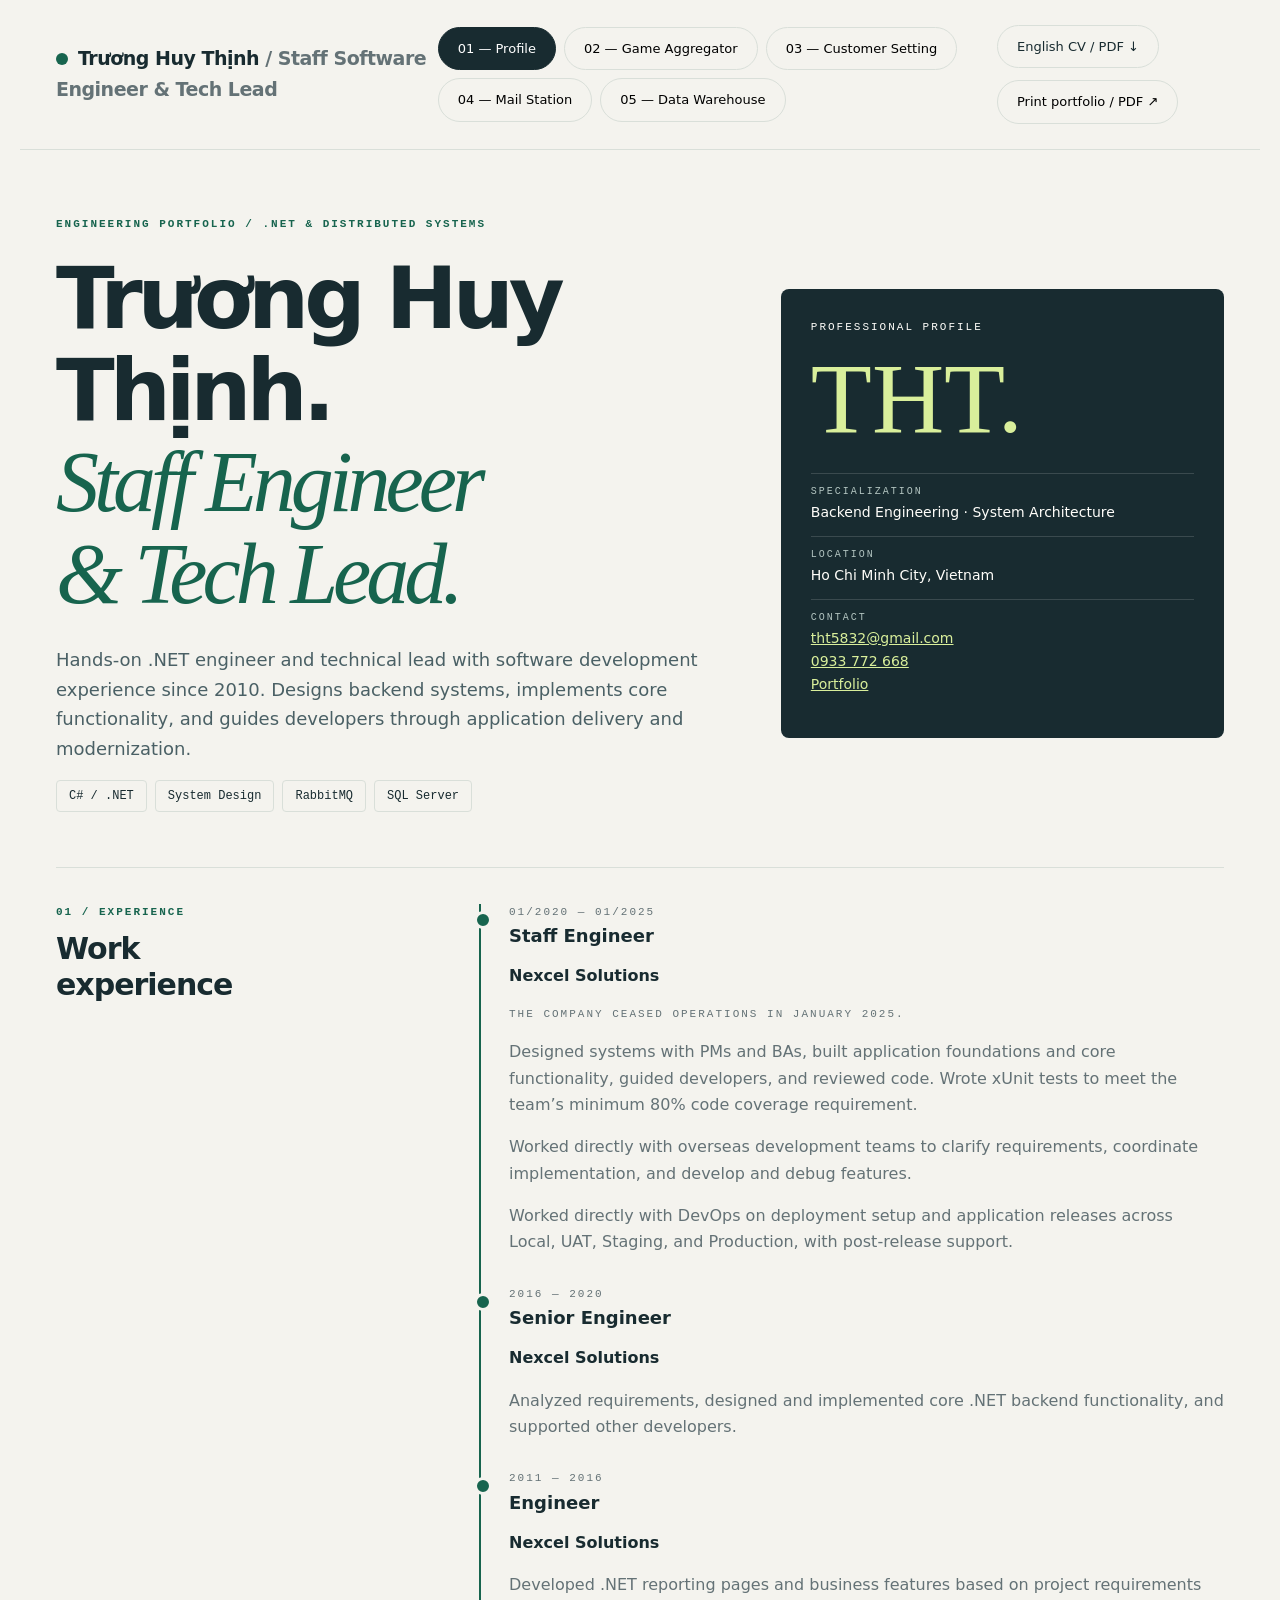
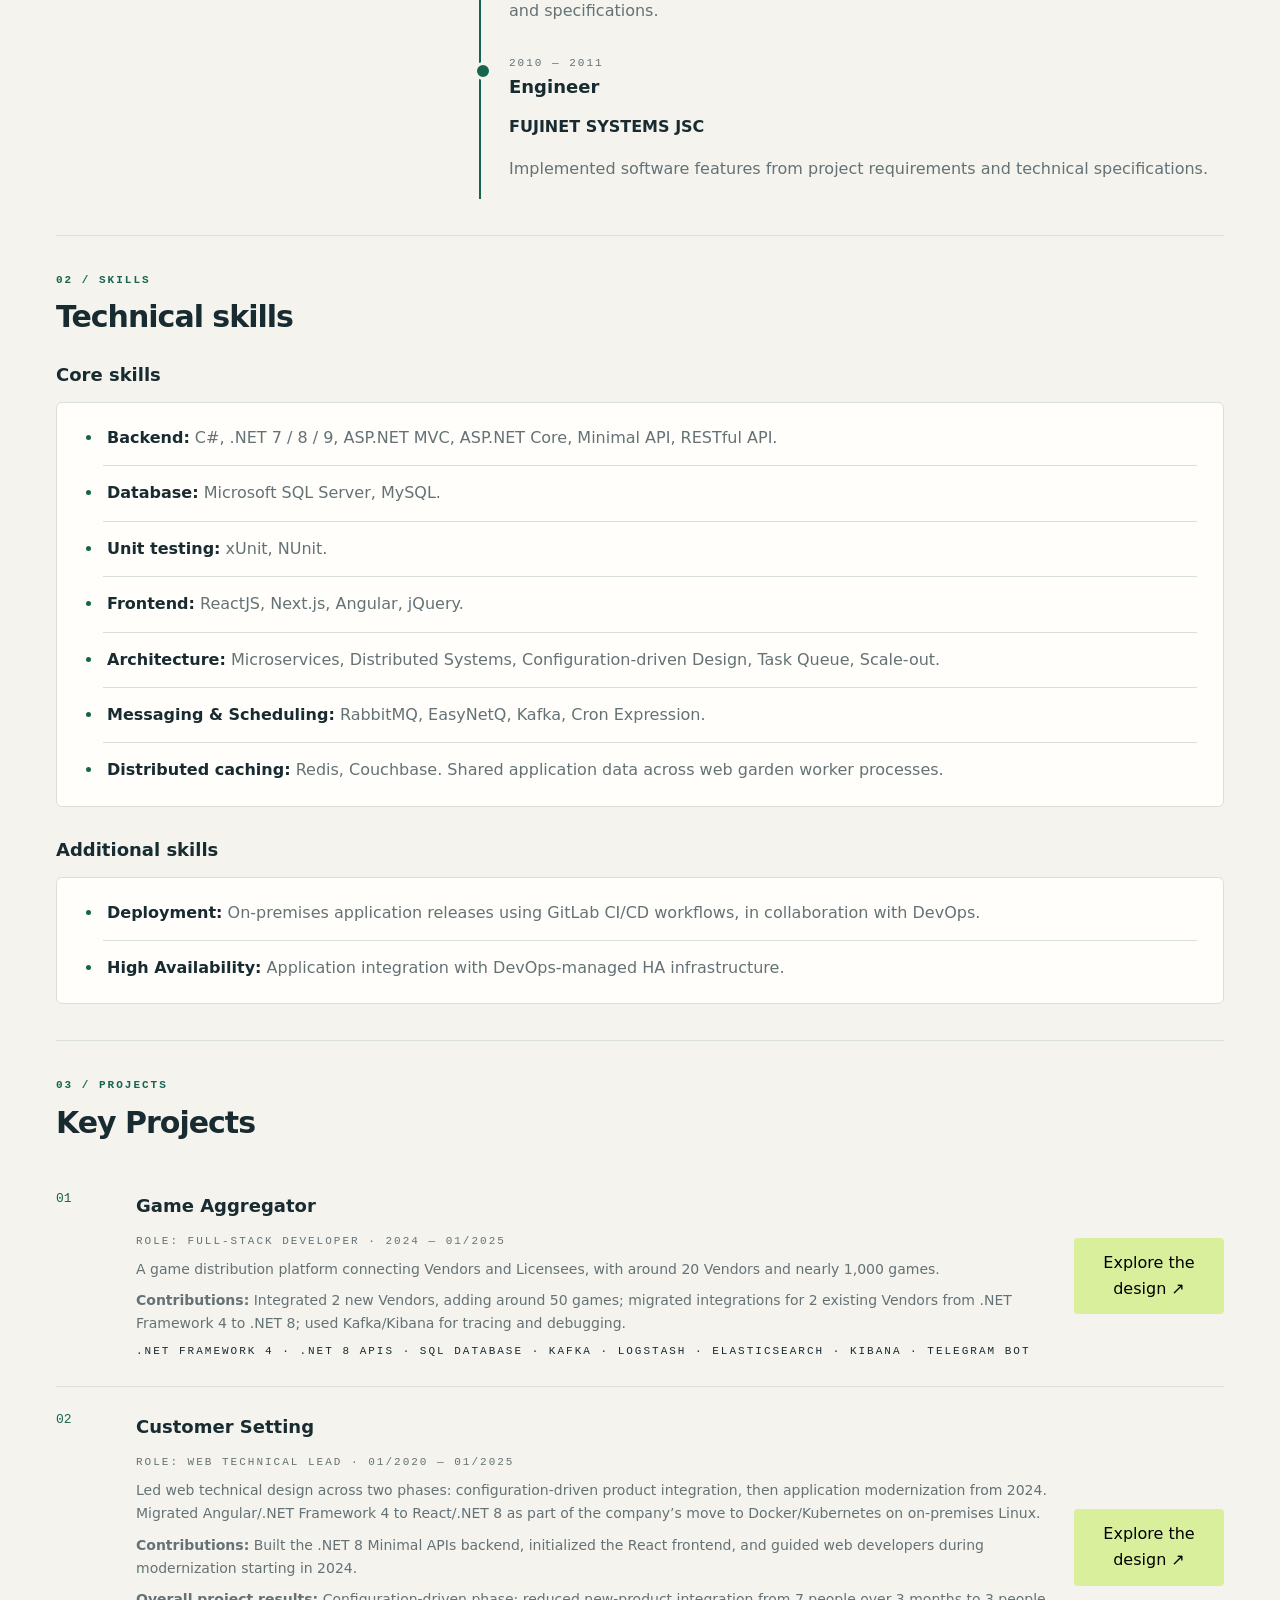
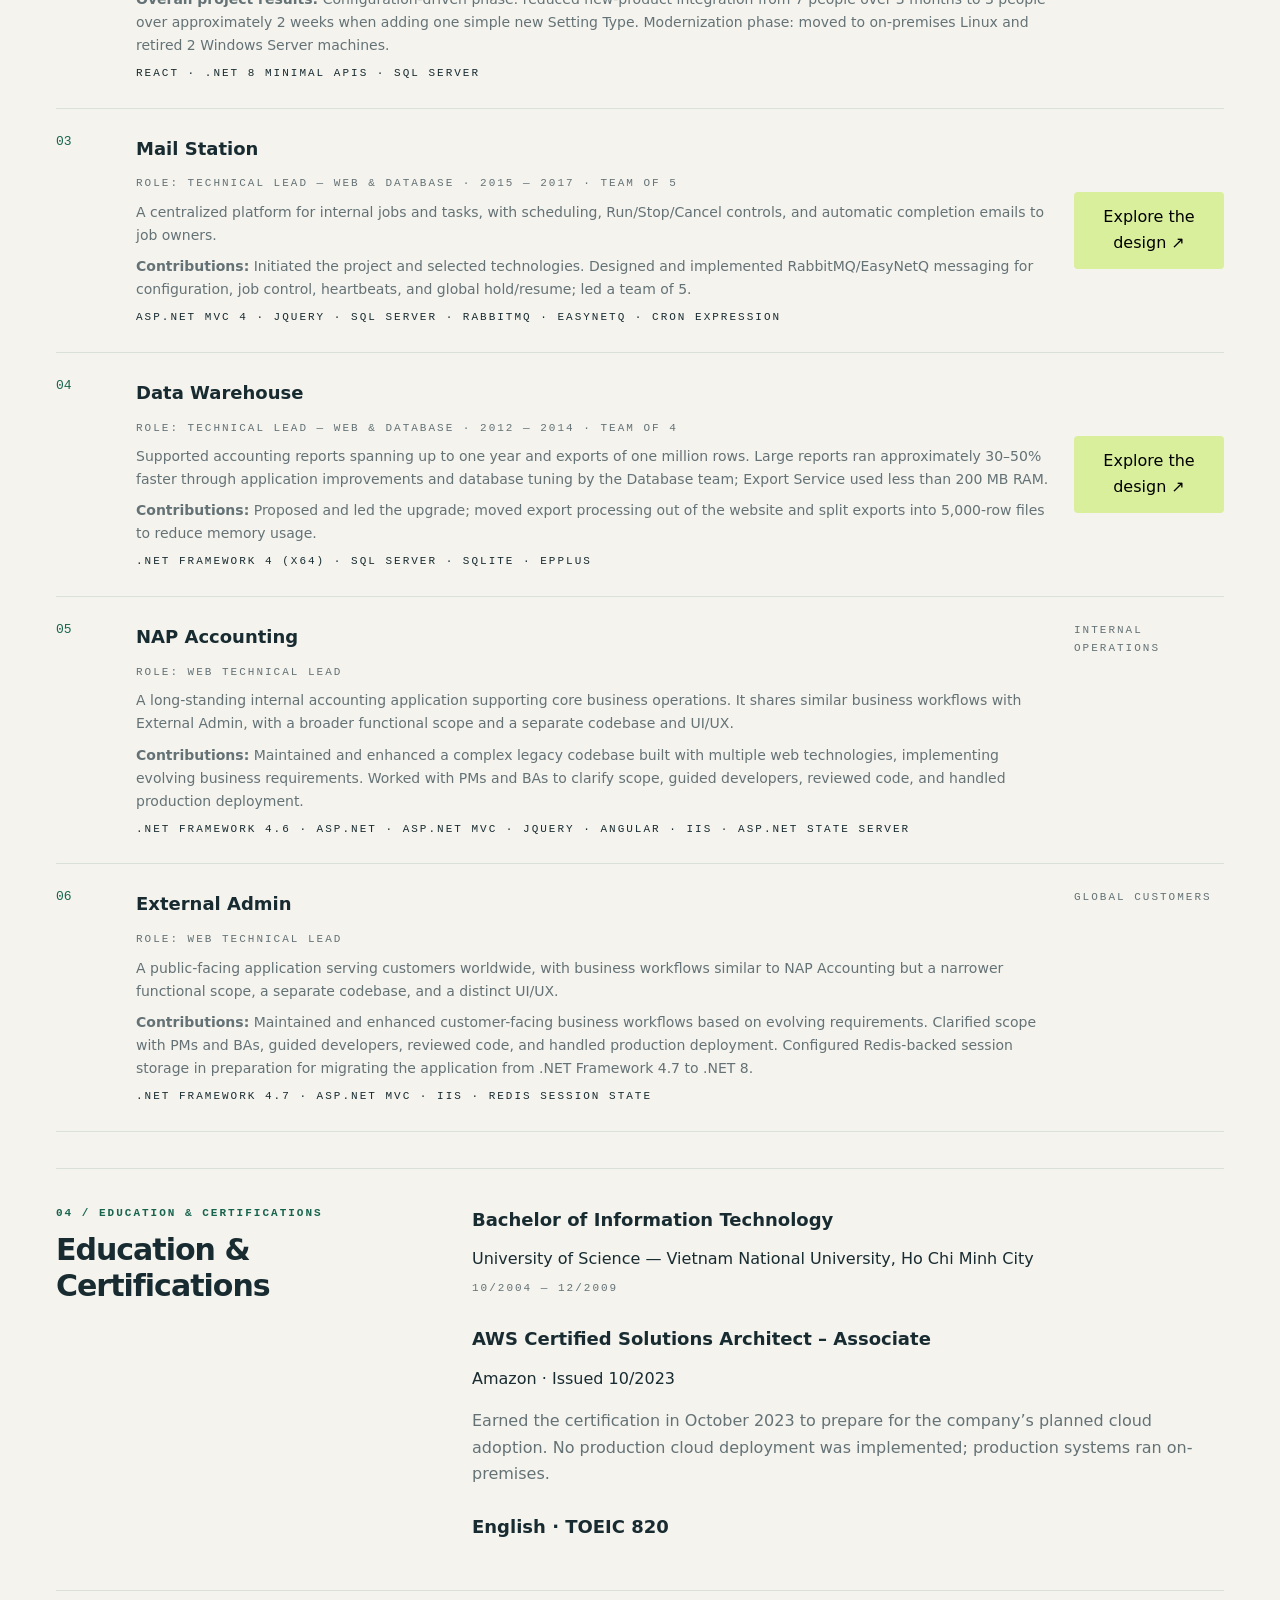
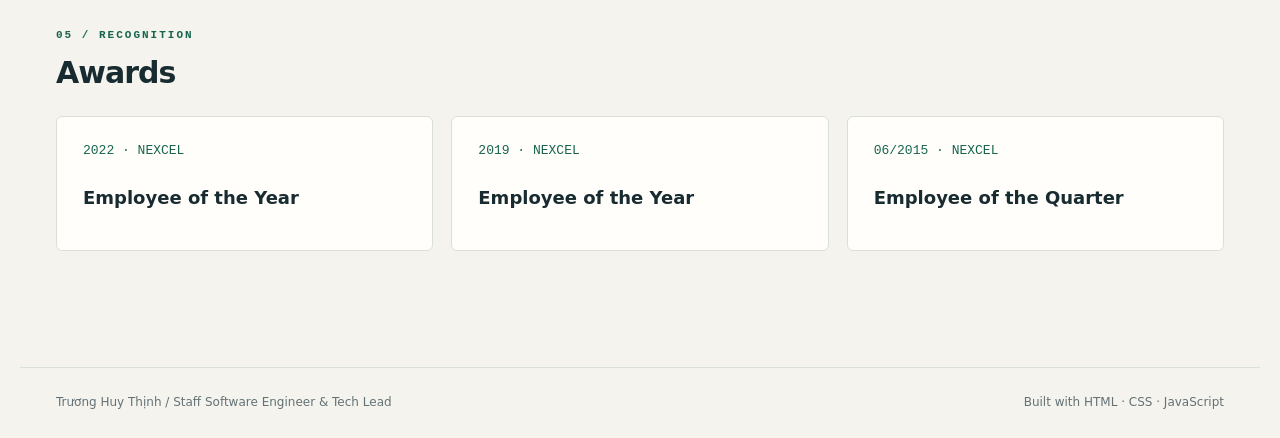
==== commit a903675c: "Update accounting project scope and CV technical skills" ====
--- a/index.html
+++ b/index.html
@@ -27,19 +27,21 @@
 <main><section id="profile" role="tabpanel" aria-labelledby="tab-profile">
 <div class="hero"><div><div class="eyebrow">Engineering portfolio / .NET & distributed systems</div><h1>Trương Huy Thịnh.<br><em>Staff Engineer<br>&amp; Tech Lead.</em></h1><p class="lead">Hands-on .NET engineer and technical lead with software development experience since 2010. Designs backend systems, implements core functionality, and guides developers through application delivery and modernization.</p><div class="pills"><span class="pill">C# / .NET</span><span class="pill">System Design</span><span class="pill">RabbitMQ</span><span class="pill">SQL Server</span></div></div><aside class="identity"><div class="small">Professional profile</div><div class="monogram">THT.</div><dl><div><dt>Specialization</dt><dd>Backend Engineering · System Architecture</dd></div><div><dt>Location</dt><dd>Ho Chi Minh City, Vietnam</dd></div><div><dt>Contact</dt><dd><a style="color:var(--lime)" href="mailto:tht5832@gmail.com">tht5832@gmail.com</a><br><a style="color:var(--lime)" href="tel:+84933772668">0933 772 668</a><br><a style="color:var(--lime)" href="https://darkluker5832.github.io/my-cv/">Portfolio</a></dd></div></dl></aside></div>
 <section class="section split"><div><div class="eyebrow">01 / Experience</div><h2>Work<br>experience</h2></div><div class="timeline"><article><div class="small muted">01/2020 — 01/2025</div><h3>Staff Engineer</h3><p><b>Nexcel Solutions</b></p><p class="small muted">The company ceased operations in January 2025.</p><p class="muted">Designed systems with PMs and BAs, built application foundations and core functionality, guided developers, and reviewed code. Wrote xUnit tests to meet the team’s minimum 80% code coverage requirement.</p><p class="muted">Worked directly with overseas development teams to clarify requirements, coordinate implementation, and develop and debug features.</p><p class="muted">Worked directly with DevOps on deployment setup and application releases across Local, UAT, Staging, and Production, with post-release support.</p></article><article style="margin-top:30px"><div class="small muted">2016 — 2020</div><h3>Senior Engineer</h3><p><b>Nexcel Solutions</b></p><p class="muted">Analyzed requirements, designed and implemented core .NET backend functionality, and supported other developers.</p></article><article style="margin-top:30px"><div class="small muted">2011 — 2016</div><h3>Engineer</h3><p><b>Nexcel Solutions</b></p><p class="muted">Developed .NET reporting pages and business features based on project requirements and specifications.</p></article><article style="margin-top:30px"><div class="small muted">2010 — 2011</div><h3>Engineer</h3><p><b>FUJINET SYSTEMS JSC</b></p><p class="muted">Implemented software features from project requirements and technical specifications.</p></article></div></section>
-<section class="section"><div class="eyebrow">02 / Skills</div><h2>Technical skills</h2><h3>Core skills</h3><ul class="tech-stacks"><li><strong>Backend:</strong> C#, .NET 7 / 8 / 9, ASP.NET MVC, ASP.NET Core, Minimal API, RESTful API.</li><li><strong>Database:</strong> Microsoft SQL Server, MySQL; DataReader.</li><li><strong>Unit testing:</strong> xUnit; <span>minimum 80% code coverage requirement.</span></li><li><strong>Frontend:</strong> ReactJS, Next.js, Angular, jQuery.</li><li><strong>Architecture:</strong> Microservices, Distributed Systems, Configuration-driven Design, Task Queue, Scale-out.</li><li><strong>Messaging & Scheduling:</strong> RabbitMQ, EasyNetQ, Kafka, Cron Expression.</li><li><strong>Distributed caching:</strong> Redis, Couchbase. <span>Shared application data across web garden worker processes.</span></li></ul><h3 style="margin-top:28px">Additional skills</h3><ul class="tech-stacks"><li><strong>Deployment:</strong> <span>On-premises application releases using GitLab CI/CD workflows, in collaboration with DevOps.</span></li><li><strong>High Availability:</strong> <span>Application integration with DevOps-managed HA infrastructure.</span></li></ul></section>
+<section class="section"><div class="eyebrow">02 / Skills</div><h2>Technical skills</h2><h3>Core skills</h3><ul class="tech-stacks"><li><strong>Backend:</strong> C#, .NET 7 / 8 / 9, ASP.NET MVC, ASP.NET Core, Minimal API, RESTful API.</li><li><strong>Database:</strong> Microsoft SQL Server, MySQL.</li><li><strong>Unit testing:</strong> xUnit, NUnit.</li><li><strong>Frontend:</strong> ReactJS, Next.js, Angular, jQuery.</li><li><strong>Architecture:</strong> Microservices, Distributed Systems, Configuration-driven Design, Task Queue, Scale-out.</li><li><strong>Messaging & Scheduling:</strong> RabbitMQ, EasyNetQ, Kafka, Cron Expression.</li><li><strong>Distributed caching:</strong> Redis, Couchbase. <span>Shared application data across web garden worker processes.</span></li></ul><h3 style="margin-top:28px">Additional skills</h3><ul class="tech-stacks"><li><strong>Deployment:</strong> <span>On-premises application releases using GitLab CI/CD workflows, in collaboration with DevOps.</span></li><li><strong>High Availability:</strong> <span>Application integration with DevOps-managed HA infrastructure.</span></li></ul></section>
 <section class="section"><div class="eyebrow">03 / Projects</div><h2>Key Projects</h2><article class="project"><span class="num">01</span><div><h3>Game Aggregator</h3><div class="small muted">Role: Full-stack Developer · 2024 — 01/2025</div><p>A game distribution platform connecting Vendors and Licensees, with around 20 Vendors and nearly 1,000 games.</p><p><b>Contributions:</b> Integrated 2 new Vendors, adding around 50 games; migrated integrations for 2 existing Vendors from .NET Framework 4 to .NET 8; used Kafka/Kibana for tracing and debugging.</p><div class="small">.NET Framework 4 · .NET 8 APIs · SQL Database · Kafka · Logstash · Elasticsearch · Kibana · Telegram Bot</div></div><button data-open-case="game-aggregator">Explore the design ↗</button></article><article class="project"><span class="num">02</span><div><h3 id="customer-setting">Customer Setting</h3><div class="small muted">Role: Web Technical Lead · 01/2020 — 01/2025</div>
 <p>Led web technical design across two phases: configuration-driven product integration, then application modernization from 2024. Migrated Angular/.NET Framework 4 to React/.NET 8 as part of the company’s move to Docker/Kubernetes on on-premises Linux.</p><p><b>Contributions:</b> Built the .NET 8 Minimal APIs backend, initialized the React frontend, and guided web developers during modernization starting in 2024.</p>
 <p><b>Overall project results:</b> <span>Configuration-driven phase: reduced new-product integration from 7 people over 3 months to 3 people over approximately 2 weeks when adding one simple new Setting Type. Modernization phase: moved to on-premises Linux and retired 2 Windows Server machines.</span></p>
 <div class="small">React · .NET 8 Minimal APIs · SQL Server</div>
 </div><button data-open-case="customer-setting-case">Explore the design ↗</button></article><article class="project"><span class="num">03</span><div><h3>Mail Station</h3><div class="small muted">Role: Technical Lead — Web &amp; Database · 2015 — 2017 · Team of 5</div><p>A centralized platform for internal jobs and tasks, with scheduling, Run/Stop/Cancel controls, and automatic completion emails to job owners.</p><p><b>Contributions:</b> Initiated the project and selected technologies. Designed and implemented RabbitMQ/EasyNetQ messaging for configuration, job control, heartbeats, and global hold/resume; led a team of 5.</p><div class="small">ASP.NET MVC 4 · jQuery · SQL Server · RabbitMQ · EasyNetQ · Cron Expression</div></div><button data-open-case="mailstation">Explore the design ↗</button></article><article class="project"><span class="num">04</span><div><h3>Data Warehouse</h3><div class="small muted">Role: Technical Lead — Web &amp; Database · 2012 — 2014 · Team of 4</div><p>Supported accounting reports spanning up to one year and exports of one million rows. Large reports ran approximately 30–50% faster through application improvements and database tuning by the Database team; Export Service used less than 200 MB RAM.</p><p><b>Contributions:</b> Proposed and led the upgrade; moved export processing out of the website and split exports into 5,000-row files to reduce memory usage.</p><div class="small">.NET Framework 4 (x64) · SQL Server · SQLite · EPPlus</div></div><button data-open-case="warehouse">Explore the design ↗</button></article><article class="project"><span class="num">05</span><div><h3>NAP Accounting</h3><div class='small muted'>Role: Web Technical Lead</div>
-<p>A core business system supporting most day-to-day operations, including customer management, commissions, reporting, and bulk data inserts and updates.</p>
-<p><b>Contributions:</b> Worked with PMs and BAs to clarify requirements and agree on scope; reviewed web-related specifications, guided junior and senior developers, reviewed code, and handled production deployment.</p>
-</div><span class="small muted">Core Operations</span></article>
+<p>A long-standing internal accounting application supporting core business operations. It shares similar business workflows with External Admin, with a broader functional scope and a separate codebase and UI/UX.</p>
+<p><b>Contributions:</b> Maintained and enhanced a complex legacy codebase built with multiple web technologies, implementing evolving business requirements. Worked with PMs and BAs to clarify scope, guided developers, reviewed code, and handled production deployment.</p>
+<div class="small">.NET Framework 4.6 · ASP.NET · ASP.NET MVC · jQuery · Angular · IIS · ASP.NET State Server</div>
+</div><span class="small muted">Internal Operations</span></article>
 <article class="project"><span class="num">06</span><div><h3>External Admin</h3><div class='small muted'>Role: Web Technical Lead</div>
-<p>A dedicated reporting system for Super VIP customers, providing high-level consolidated reports and handling ad hoc requests involving sensitive customer data.</p>
-<p><b>Contributions:</b> Clarified requirements with PMs and BAs, reviewed web-related specifications, guided junior and senior developers, reviewed code, and handled production deployment.</p>
-</div><span class="small muted">Strategic Accounts</span></article>
+<p>A public-facing application serving customers worldwide, with business workflows similar to NAP Accounting but a narrower functional scope, a separate codebase, and a distinct UI/UX.</p>
+<p><b>Contributions:</b> Maintained and enhanced customer-facing business workflows based on evolving requirements. Clarified scope with PMs and BAs, guided developers, reviewed code, and handled production deployment. Configured Redis-backed session storage in preparation for migrating the application from .NET Framework 4.7 to .NET 8.</p>
+<div class="small">.NET Framework 4.7 · ASP.NET MVC · IIS · Redis session state</div>
+</div><span class="small muted">Global Customers</span></article>
 </section>
 
 <section class="section split"><div><div class="eyebrow">04 / Education & Certifications</div><h2>Education &amp;<br>Certifications</h2></div><div><h3>Bachelor of Information Technology</h3><p>University of Science — Vietnam National University, Ho Chi Minh City<br><span class="small muted">10/2004 — 12/2009</span></p><h3 style="margin-top:25px">AWS Certified Solutions Architect – Associate</h3><p>Amazon · Issued 10/2023</p><p class="muted">Earned the certification in October 2023 to prepare for the company’s planned cloud adoption. No production cloud deployment was implemented; production systems ran on-premises.</p><h3 style="margin-top:25px">English · TOEIC 820</h3></div></section><section class="section"><div class="eyebrow">05 / Recognition</div><h2>Awards</h2><div class="grid3"><article class="card"><span class="num">2022 · NEXCEL</span><h3>Employee of the Year</h3></article><article class="card"><span class="num">2019 · NEXCEL</span><h3>Employee of the Year</h3></article><article class="card"><span class="num">06/2015 · NEXCEL</span><h3>Employee of the Quarter</h3></article></div></section>
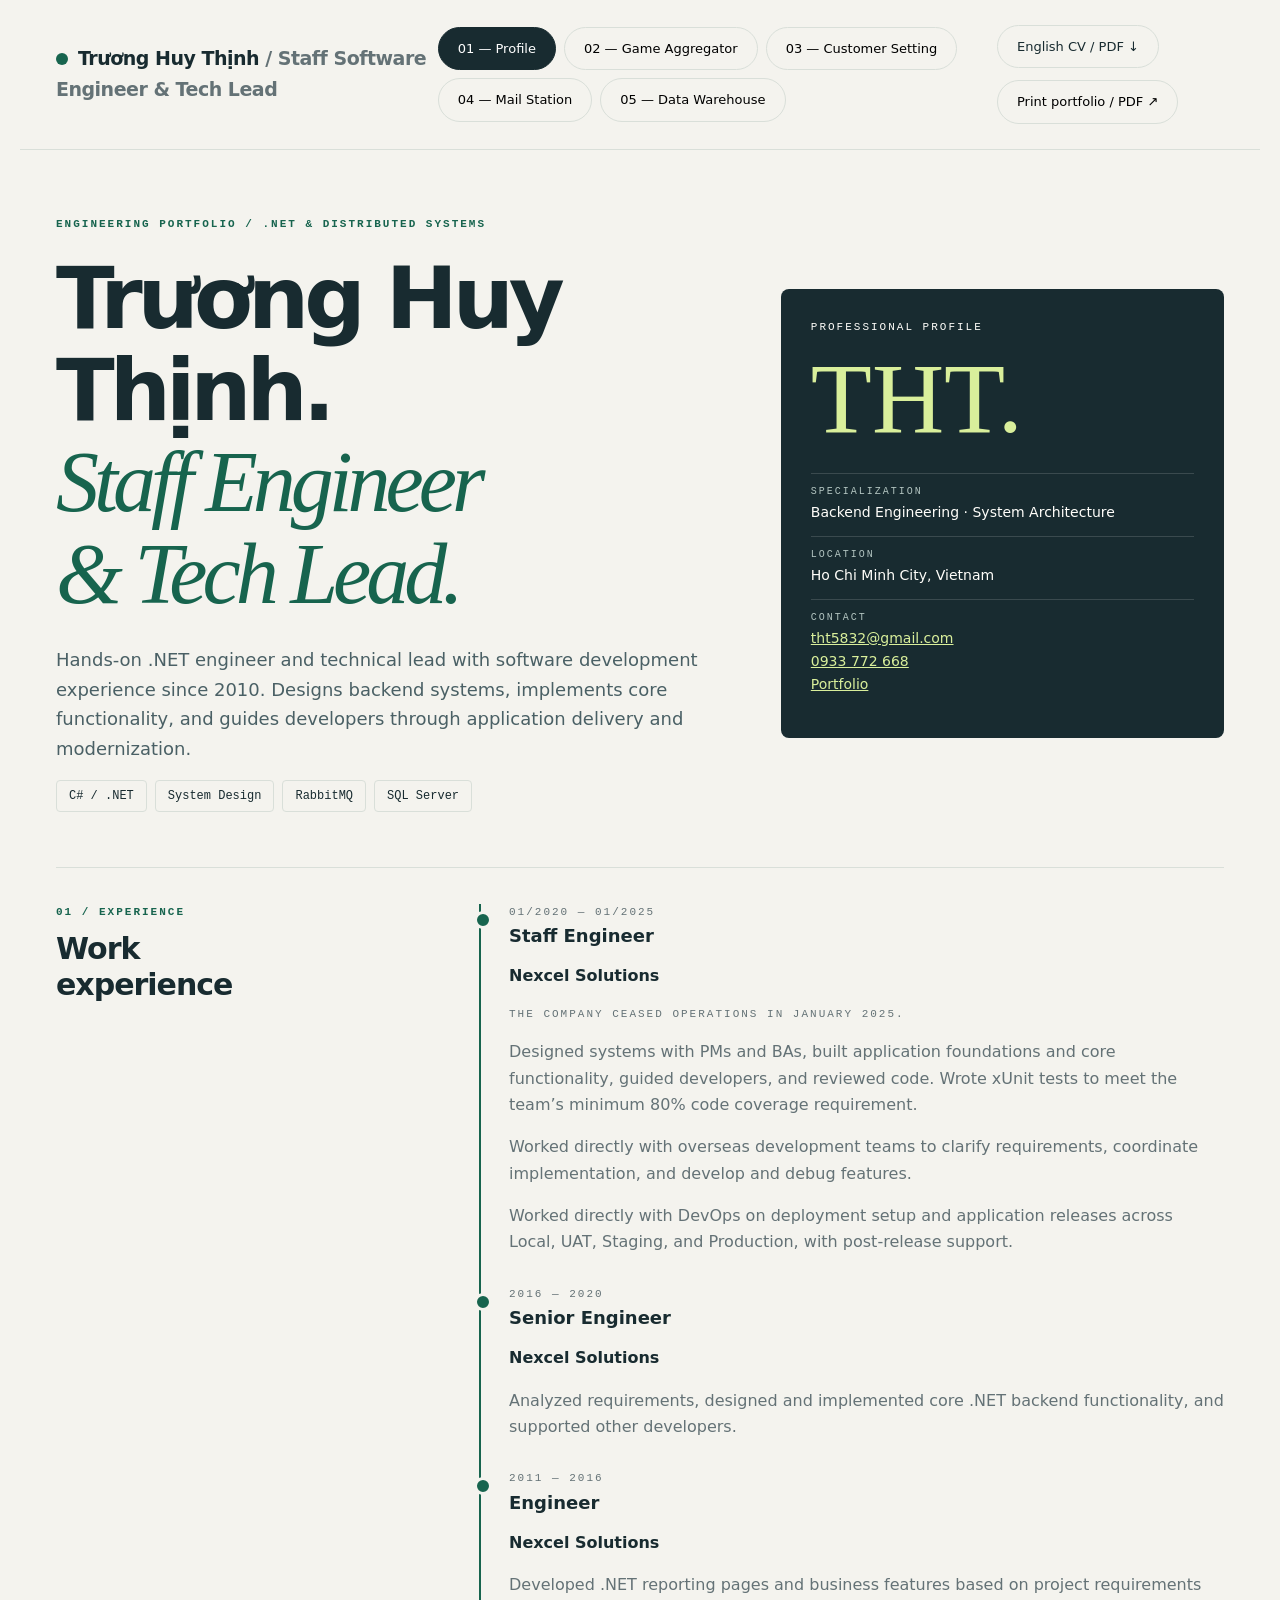
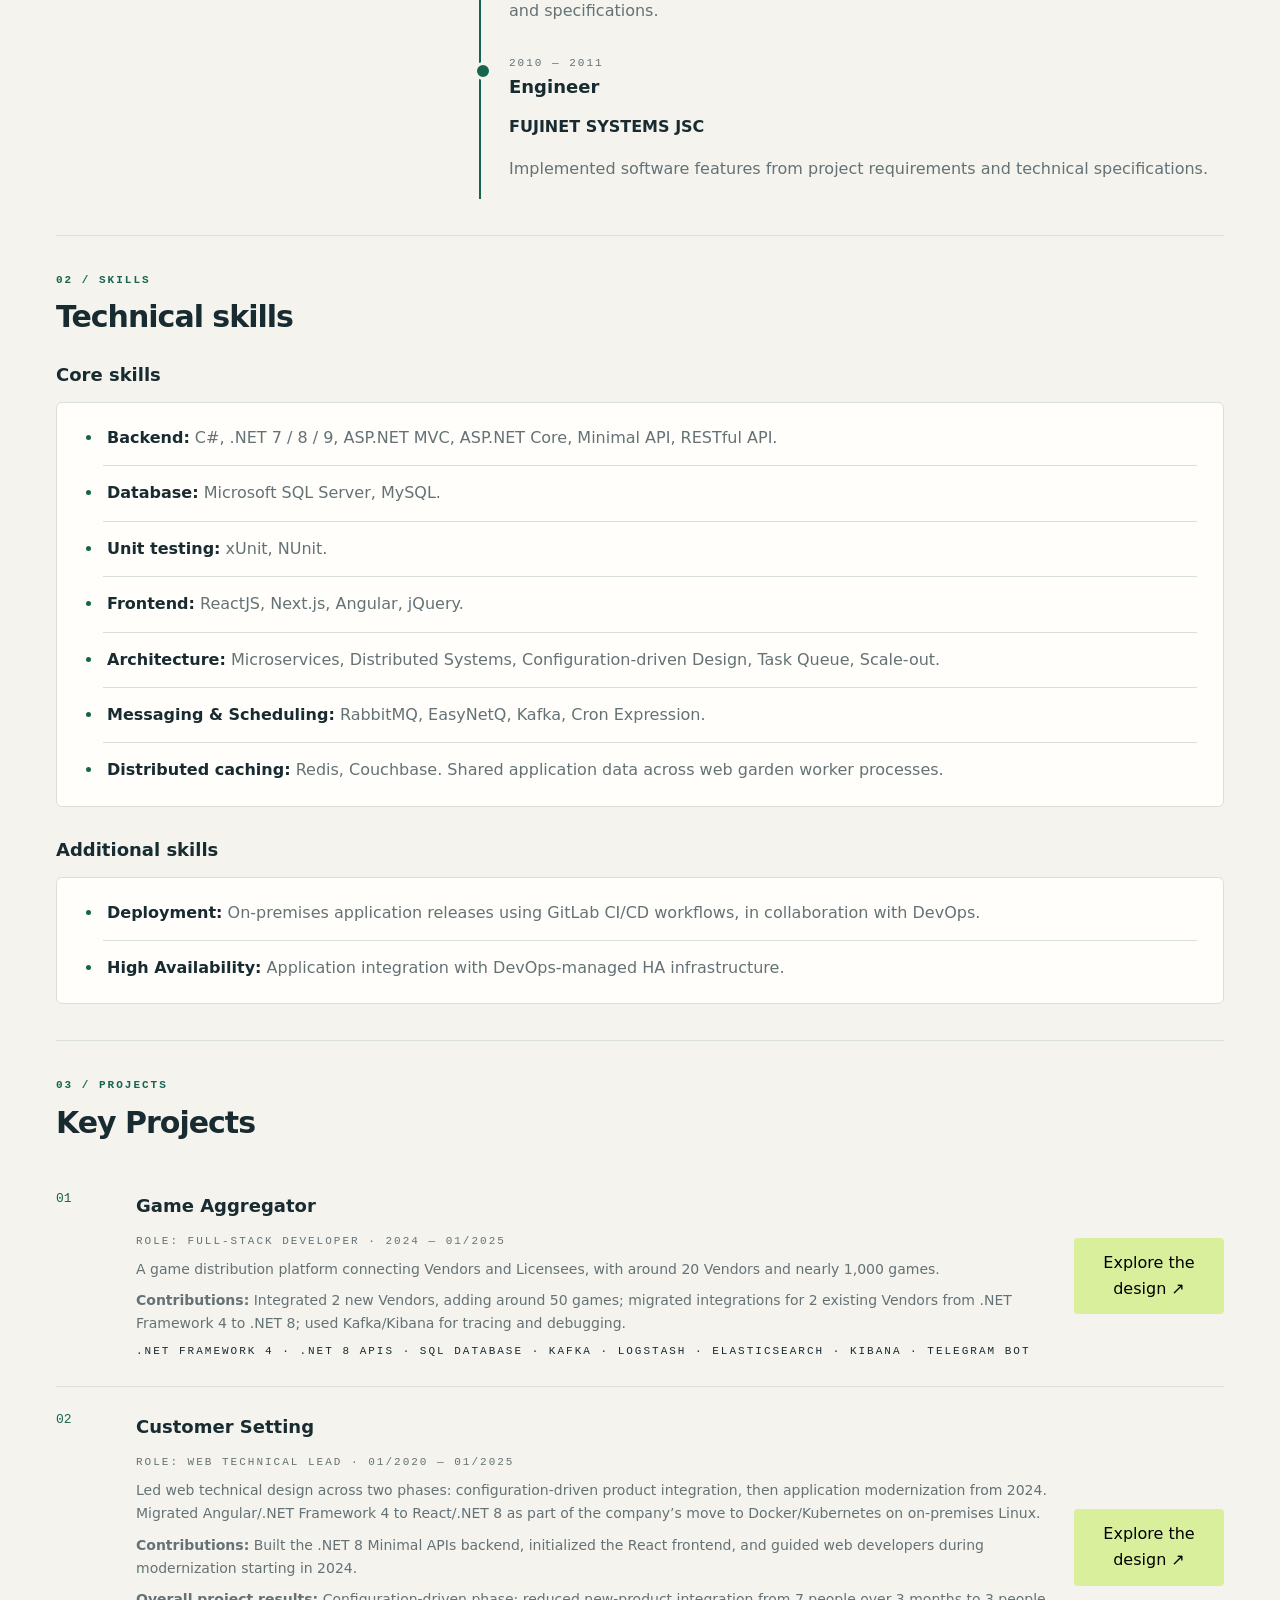
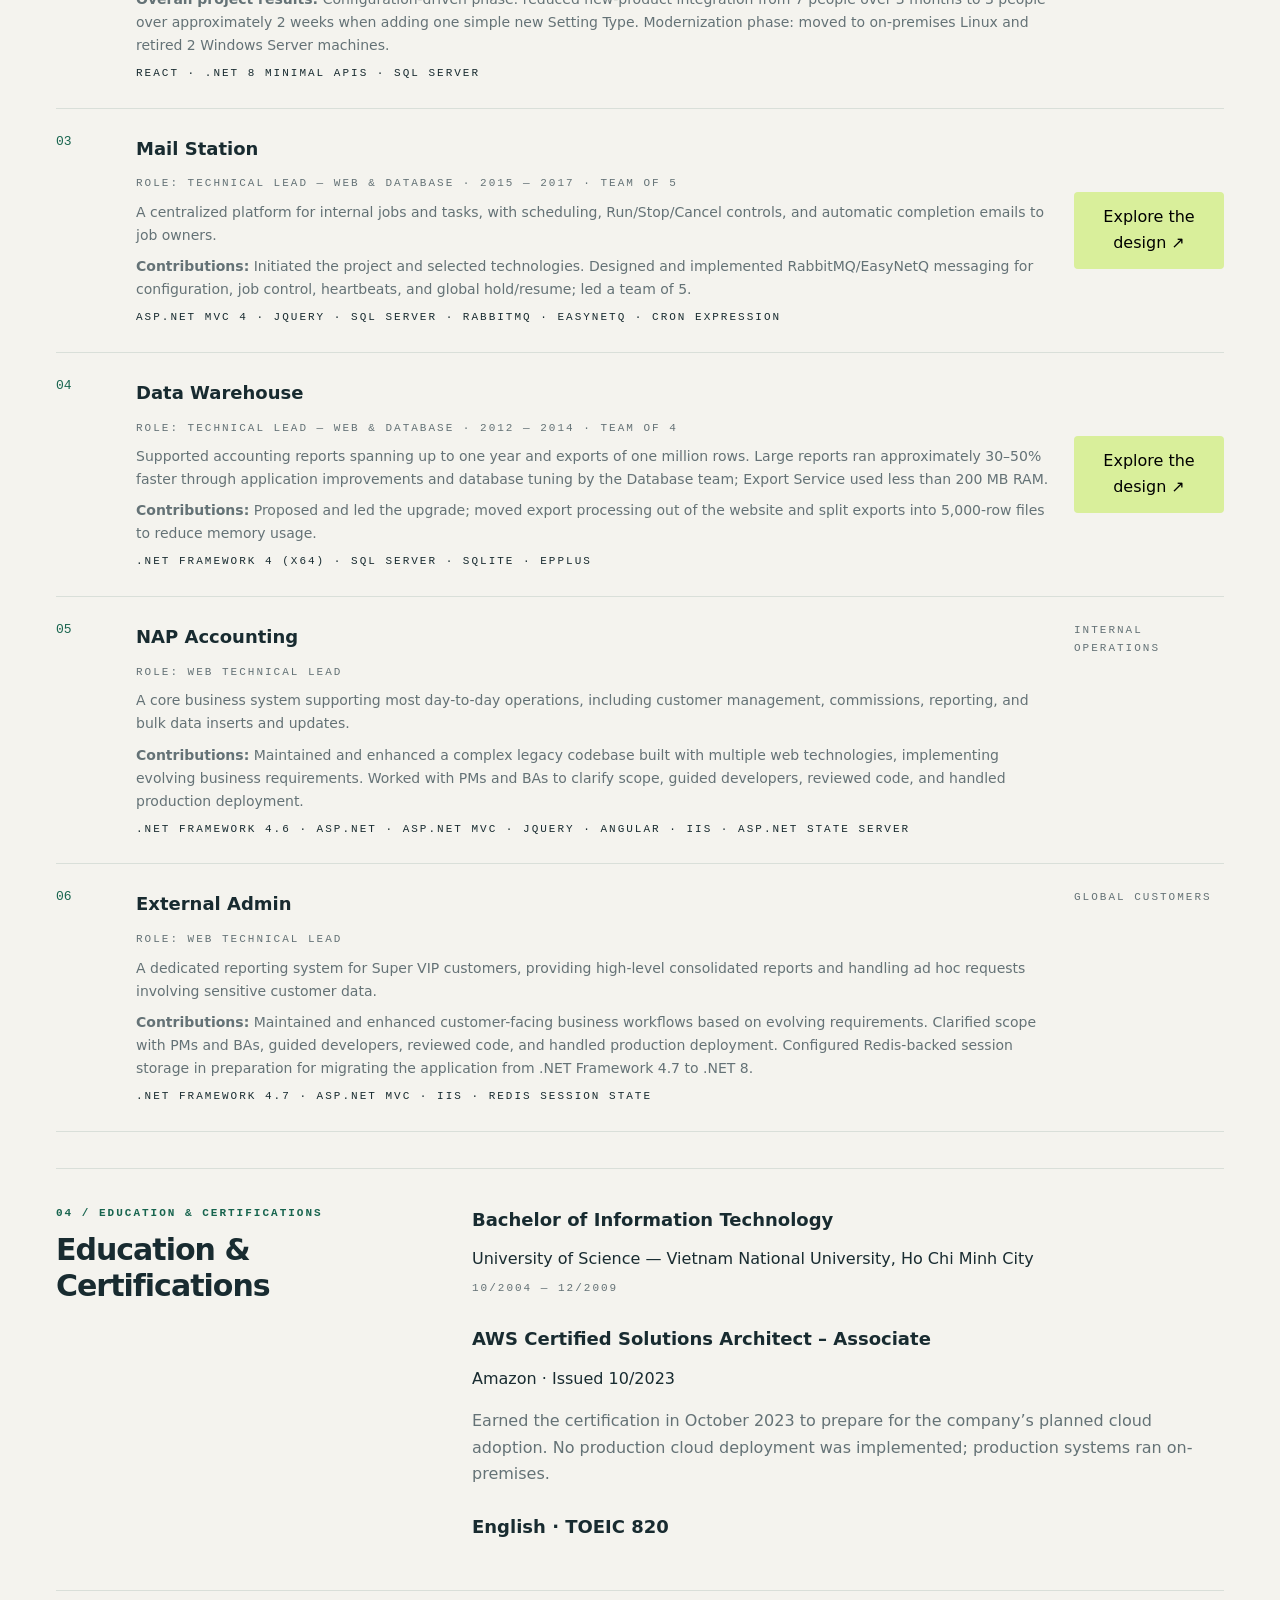
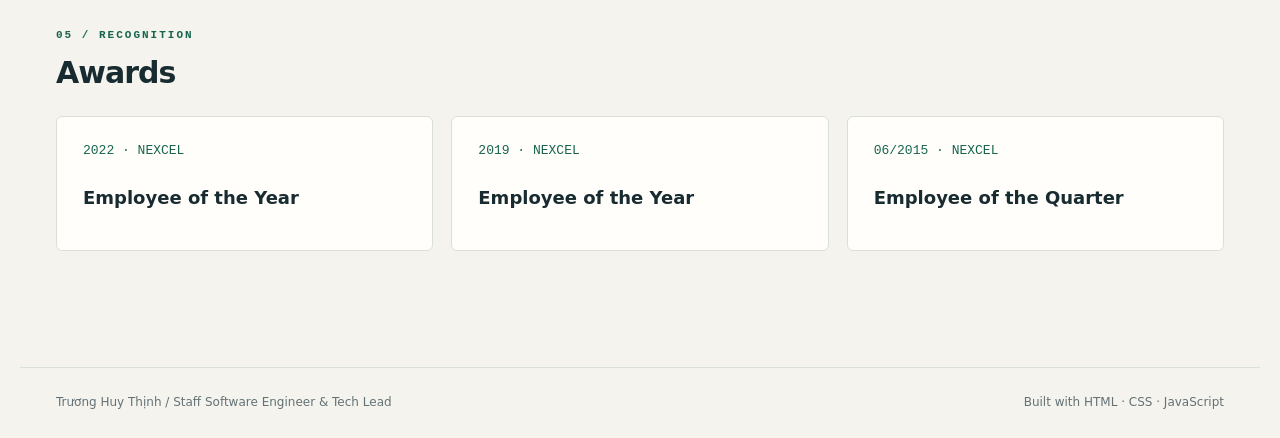
==== commit 01c1a044: "Restore independent project descriptions and retain technical stacks" ====
--- a/index.html
+++ b/index.html
@@ -33,12 +33,12 @@
 <p><b>Overall project results:</b> <span>Configuration-driven phase: reduced new-product integration from 7 people over 3 months to 3 people over approximately 2 weeks when adding one simple new Setting Type. Modernization phase: moved to on-premises Linux and retired 2 Windows Server machines.</span></p>
 <div class="small">React · .NET 8 Minimal APIs · SQL Server</div>
 </div><button data-open-case="customer-setting-case">Explore the design ↗</button></article><article class="project"><span class="num">03</span><div><h3>Mail Station</h3><div class="small muted">Role: Technical Lead — Web &amp; Database · 2015 — 2017 · Team of 5</div><p>A centralized platform for internal jobs and tasks, with scheduling, Run/Stop/Cancel controls, and automatic completion emails to job owners.</p><p><b>Contributions:</b> Initiated the project and selected technologies. Designed and implemented RabbitMQ/EasyNetQ messaging for configuration, job control, heartbeats, and global hold/resume; led a team of 5.</p><div class="small">ASP.NET MVC 4 · jQuery · SQL Server · RabbitMQ · EasyNetQ · Cron Expression</div></div><button data-open-case="mailstation">Explore the design ↗</button></article><article class="project"><span class="num">04</span><div><h3>Data Warehouse</h3><div class="small muted">Role: Technical Lead — Web &amp; Database · 2012 — 2014 · Team of 4</div><p>Supported accounting reports spanning up to one year and exports of one million rows. Large reports ran approximately 30–50% faster through application improvements and database tuning by the Database team; Export Service used less than 200 MB RAM.</p><p><b>Contributions:</b> Proposed and led the upgrade; moved export processing out of the website and split exports into 5,000-row files to reduce memory usage.</p><div class="small">.NET Framework 4 (x64) · SQL Server · SQLite · EPPlus</div></div><button data-open-case="warehouse">Explore the design ↗</button></article><article class="project"><span class="num">05</span><div><h3>NAP Accounting</h3><div class='small muted'>Role: Web Technical Lead</div>
-<p>A long-standing internal accounting application supporting core business operations. It shares similar business workflows with External Admin, with a broader functional scope and a separate codebase and UI/UX.</p>
+<p>A core business system supporting most day-to-day operations, including customer management, commissions, reporting, and bulk data inserts and updates.</p>
 <p><b>Contributions:</b> Maintained and enhanced a complex legacy codebase built with multiple web technologies, implementing evolving business requirements. Worked with PMs and BAs to clarify scope, guided developers, reviewed code, and handled production deployment.</p>
 <div class="small">.NET Framework 4.6 · ASP.NET · ASP.NET MVC · jQuery · Angular · IIS · ASP.NET State Server</div>
 </div><span class="small muted">Internal Operations</span></article>
 <article class="project"><span class="num">06</span><div><h3>External Admin</h3><div class='small muted'>Role: Web Technical Lead</div>
-<p>A public-facing application serving customers worldwide, with business workflows similar to NAP Accounting but a narrower functional scope, a separate codebase, and a distinct UI/UX.</p>
+<p>A dedicated reporting system for Super VIP customers, providing high-level consolidated reports and handling ad hoc requests involving sensitive customer data.</p>
 <p><b>Contributions:</b> Maintained and enhanced customer-facing business workflows based on evolving requirements. Clarified scope with PMs and BAs, guided developers, reviewed code, and handled production deployment. Configured Redis-backed session storage in preparation for migrating the application from .NET Framework 4.7 to .NET 8.</p>
 <div class="small">.NET Framework 4.7 · ASP.NET MVC · IIS · Redis session state</div>
 </div><span class="small muted">Global Customers</span></article>
